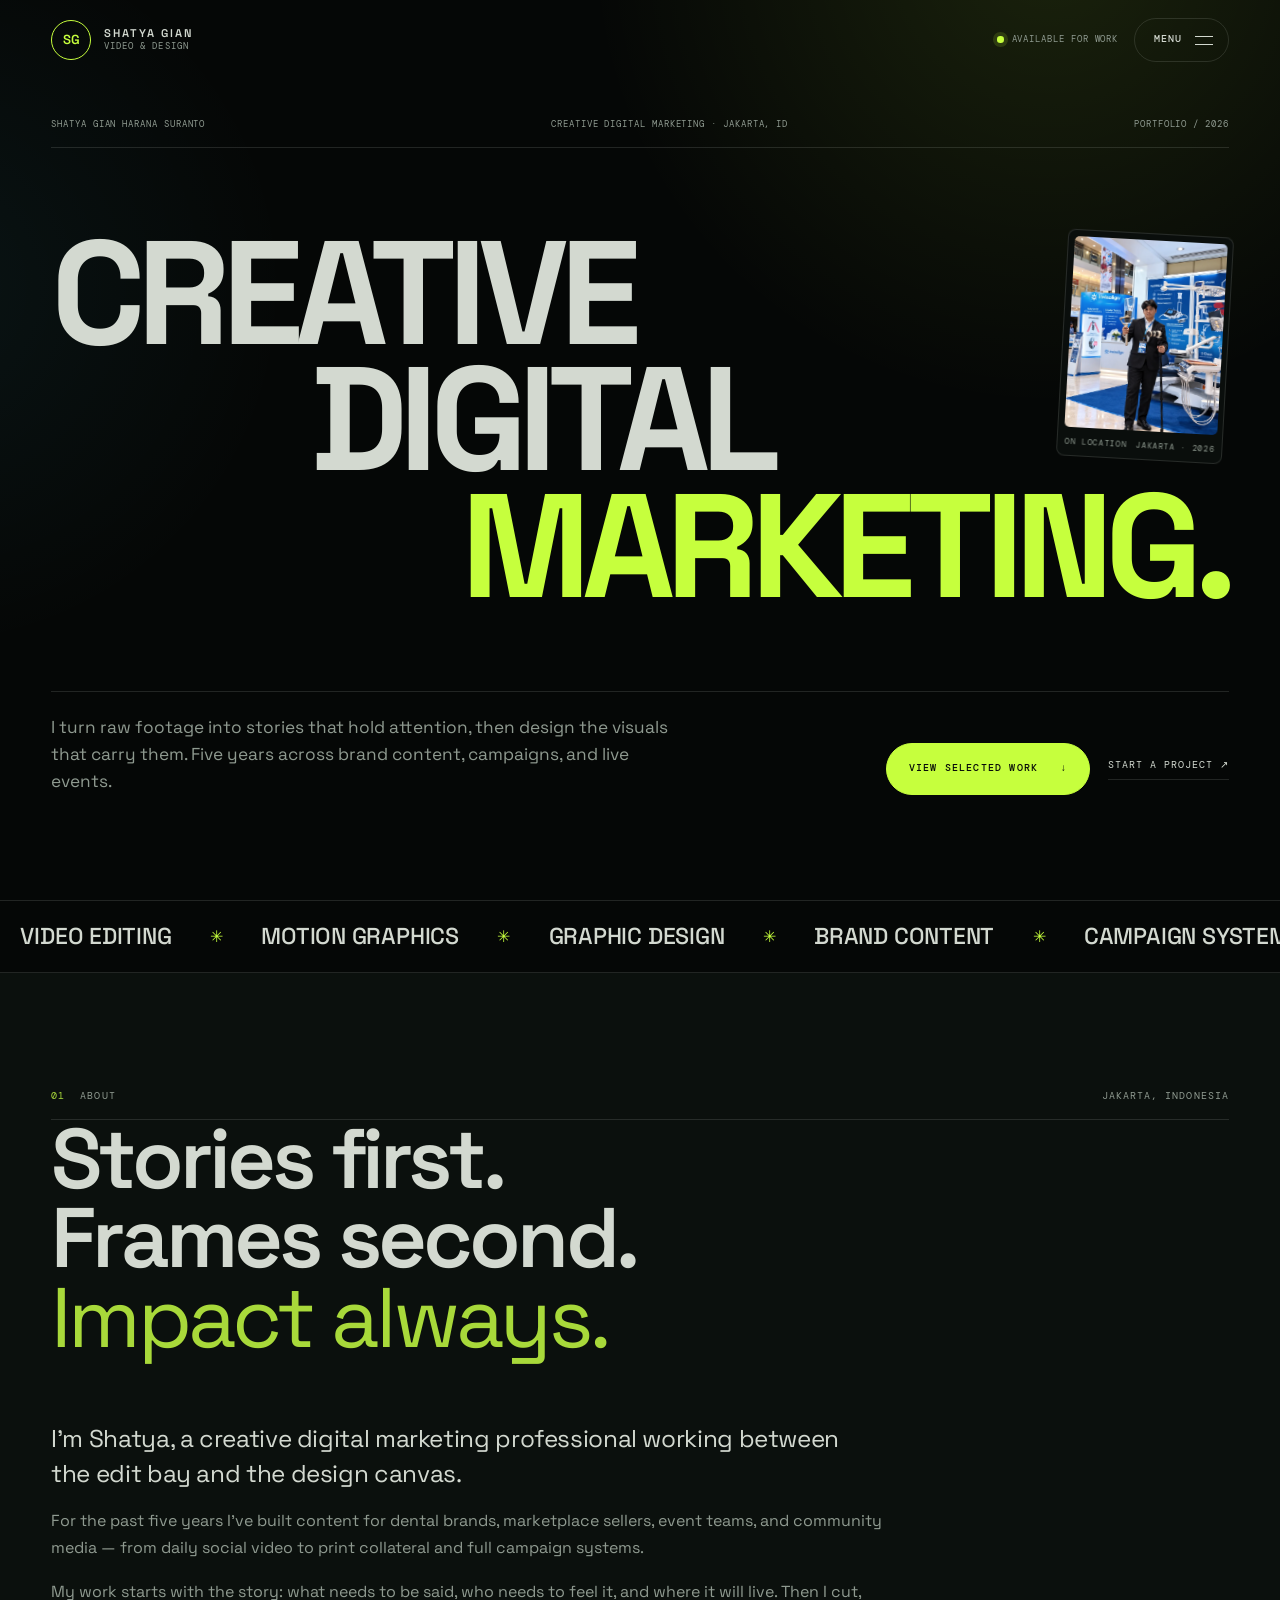
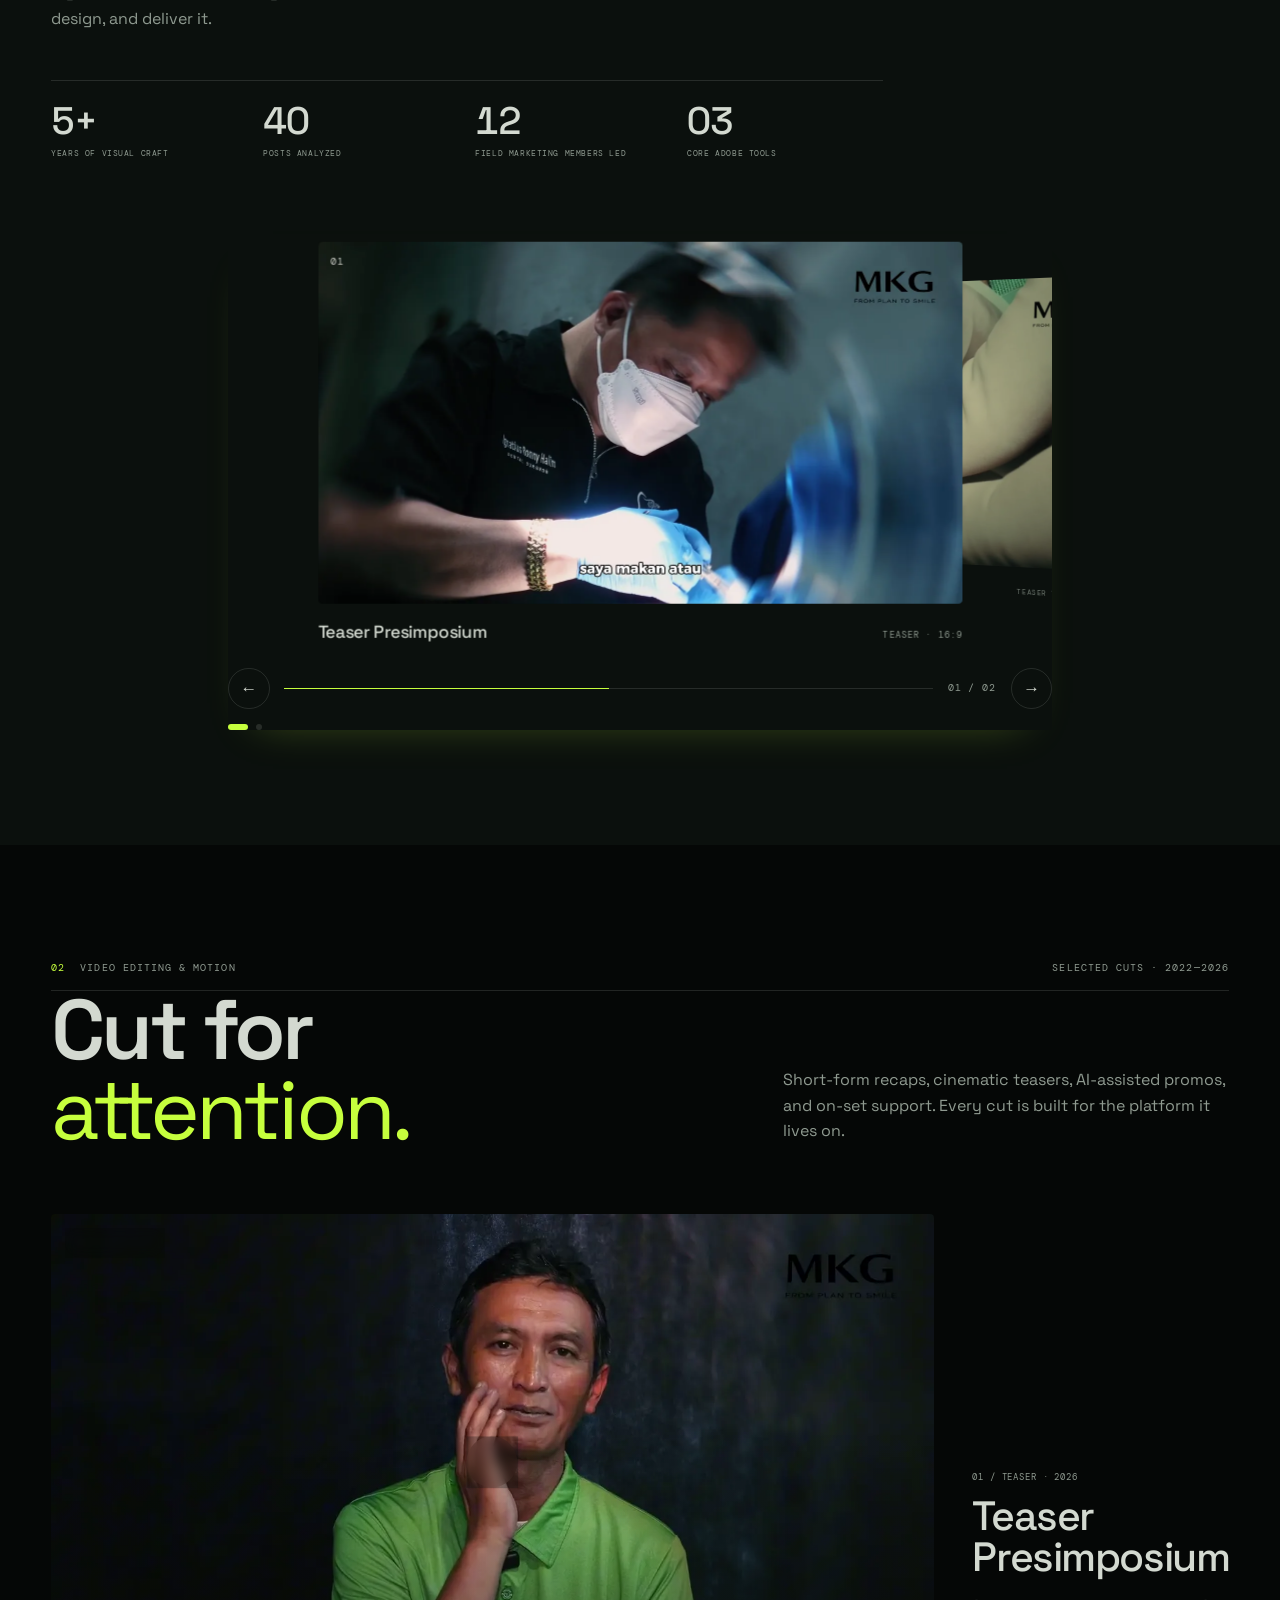
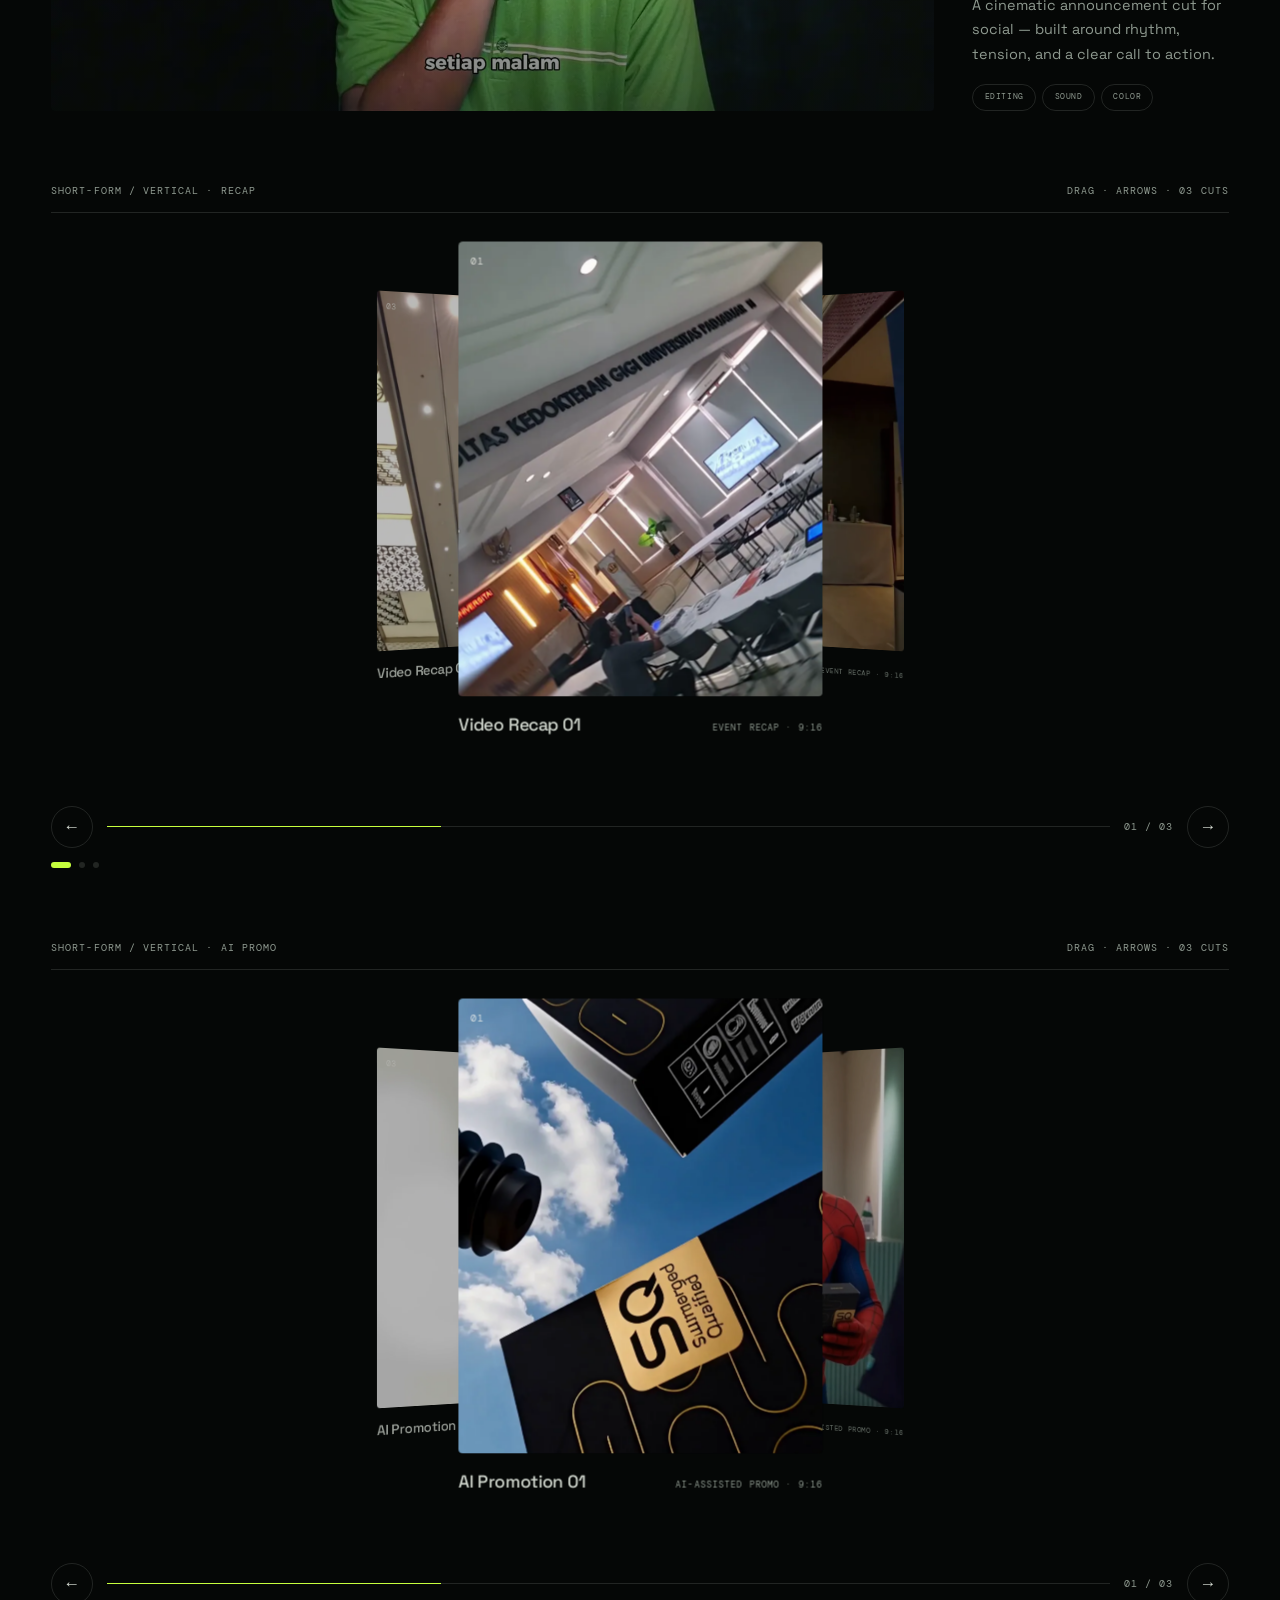
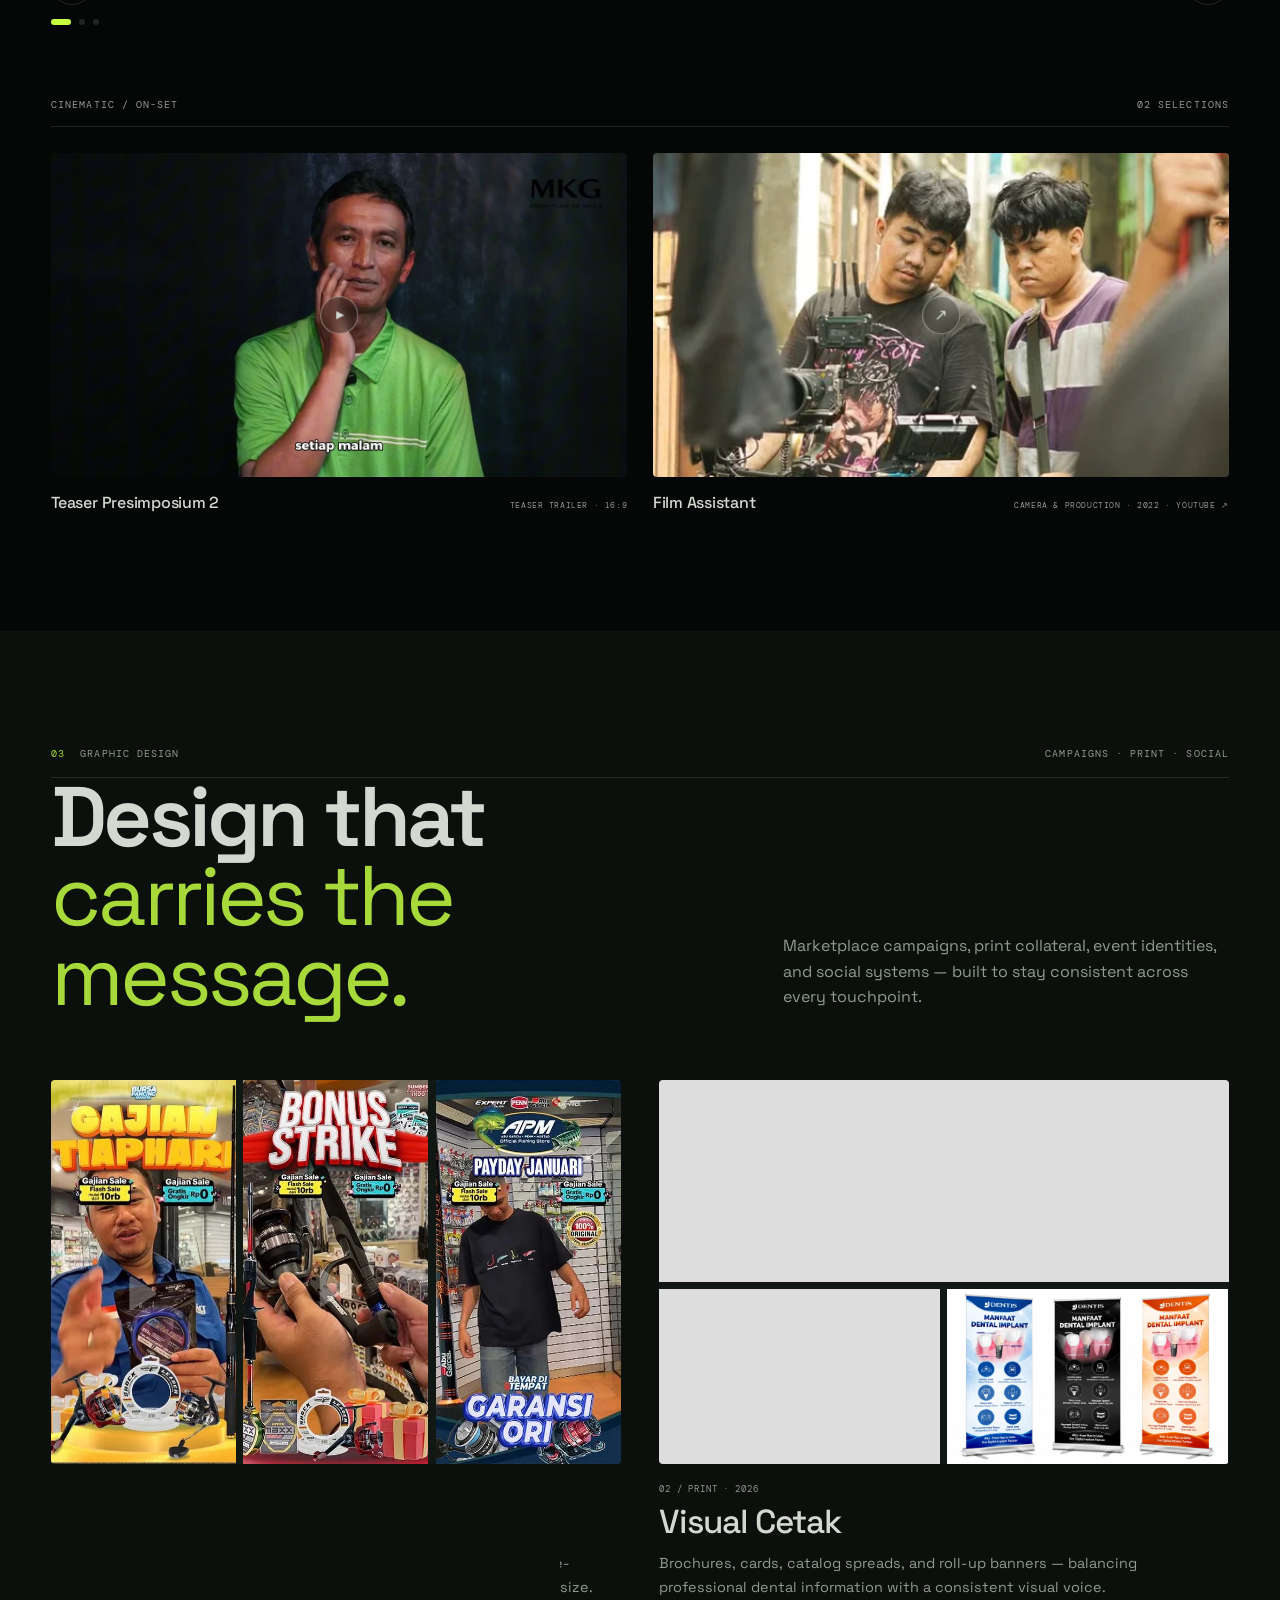
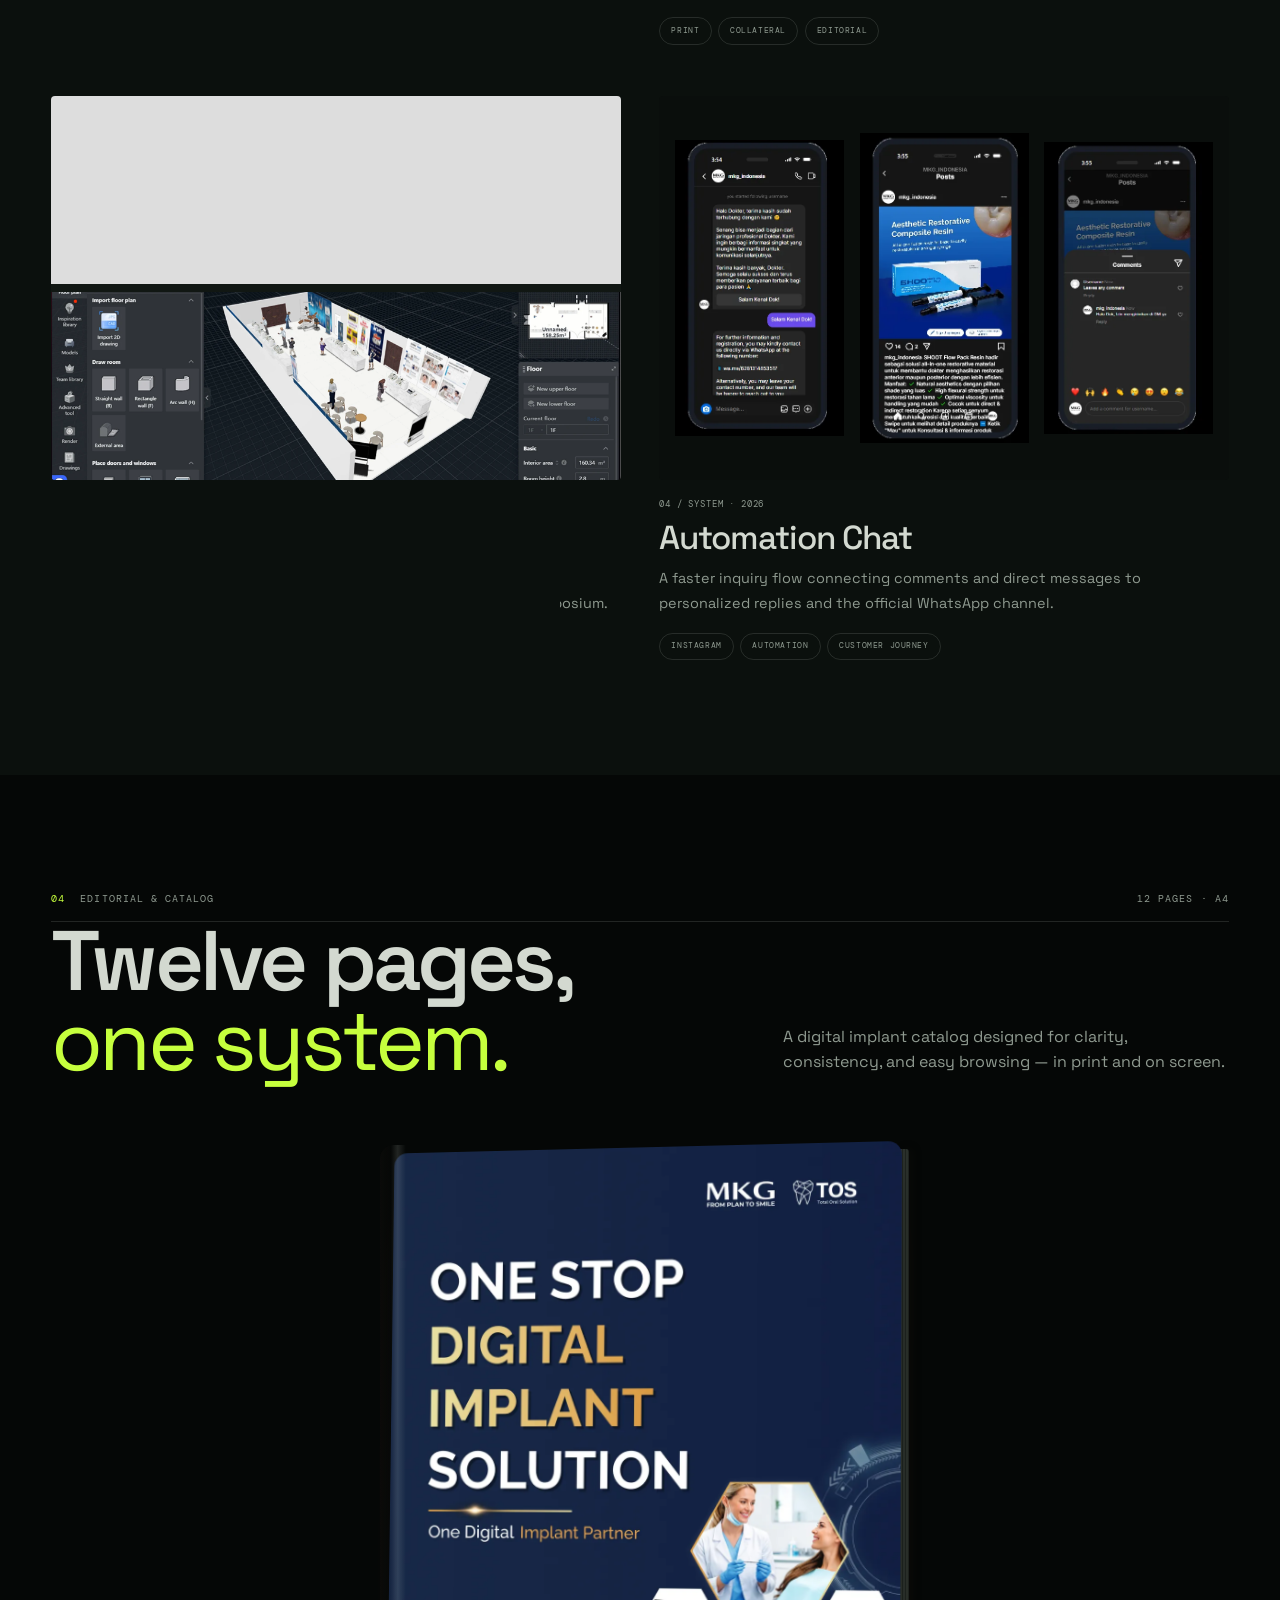
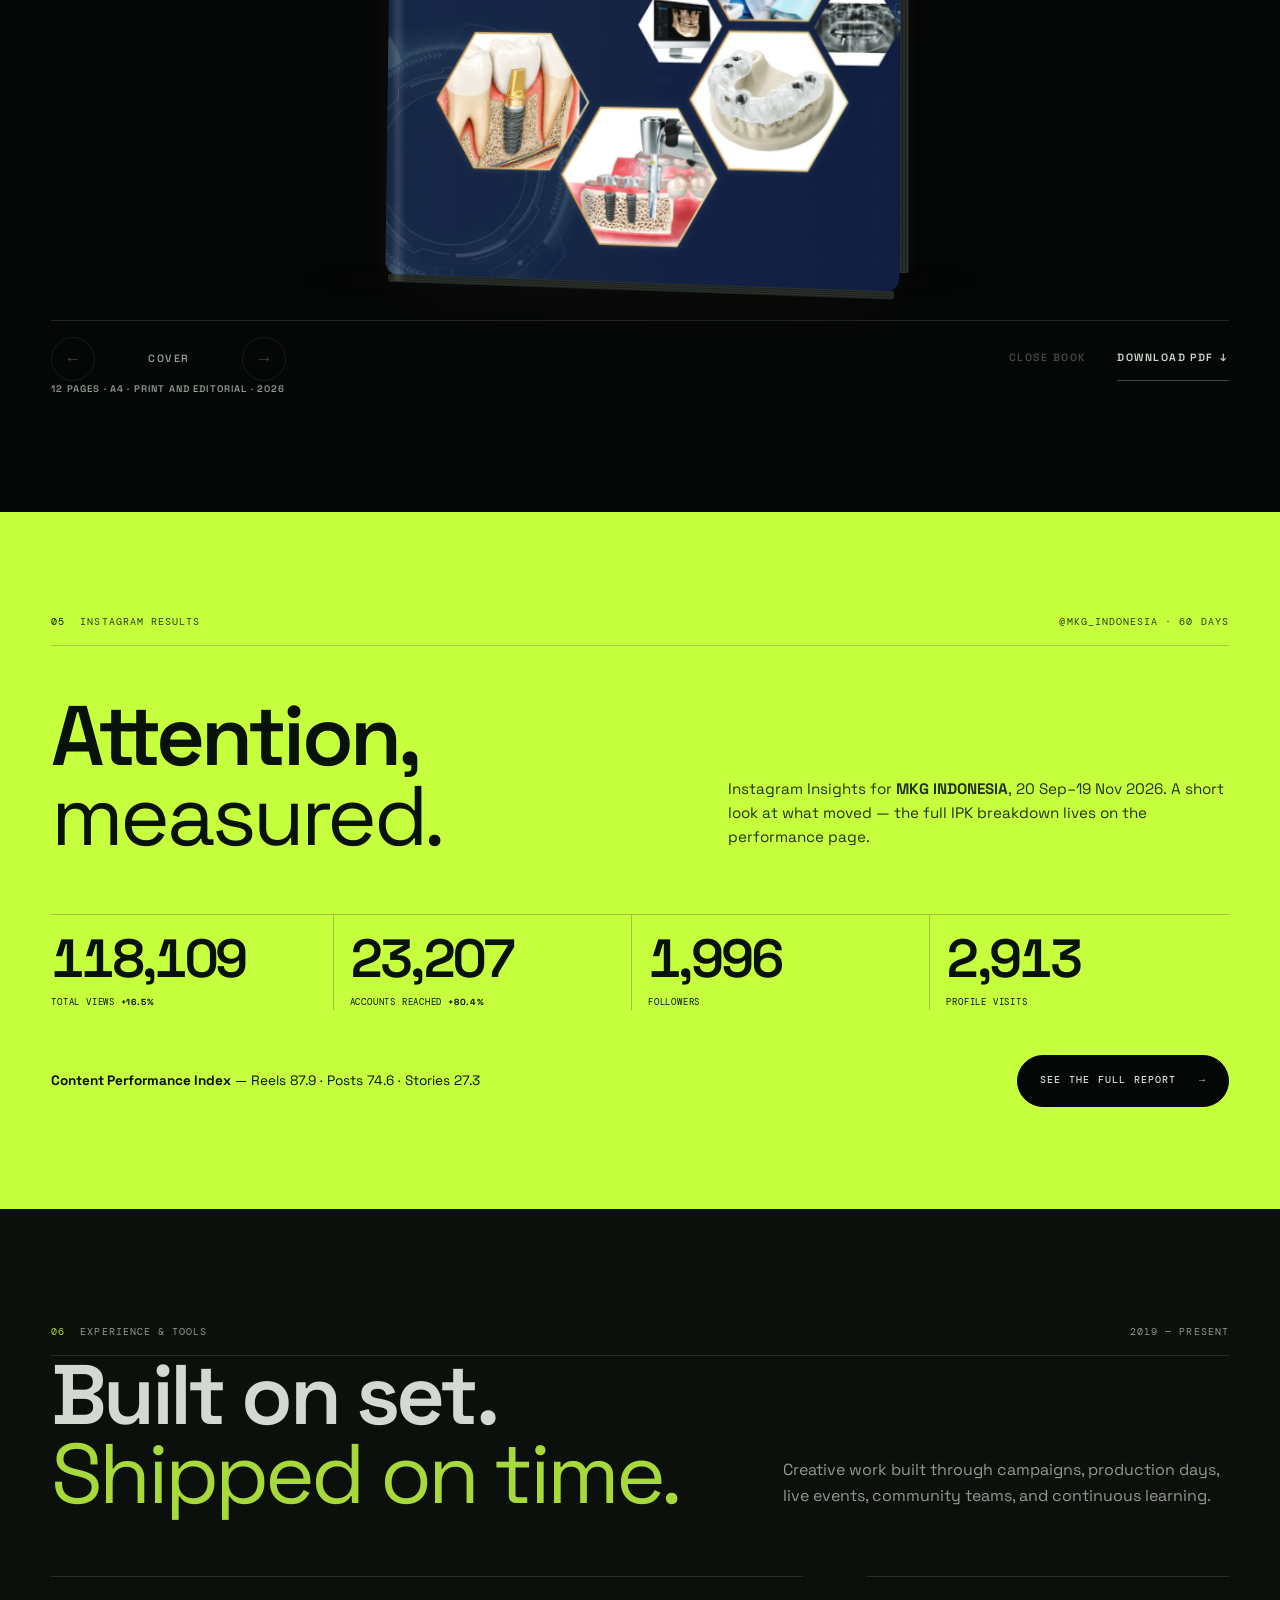
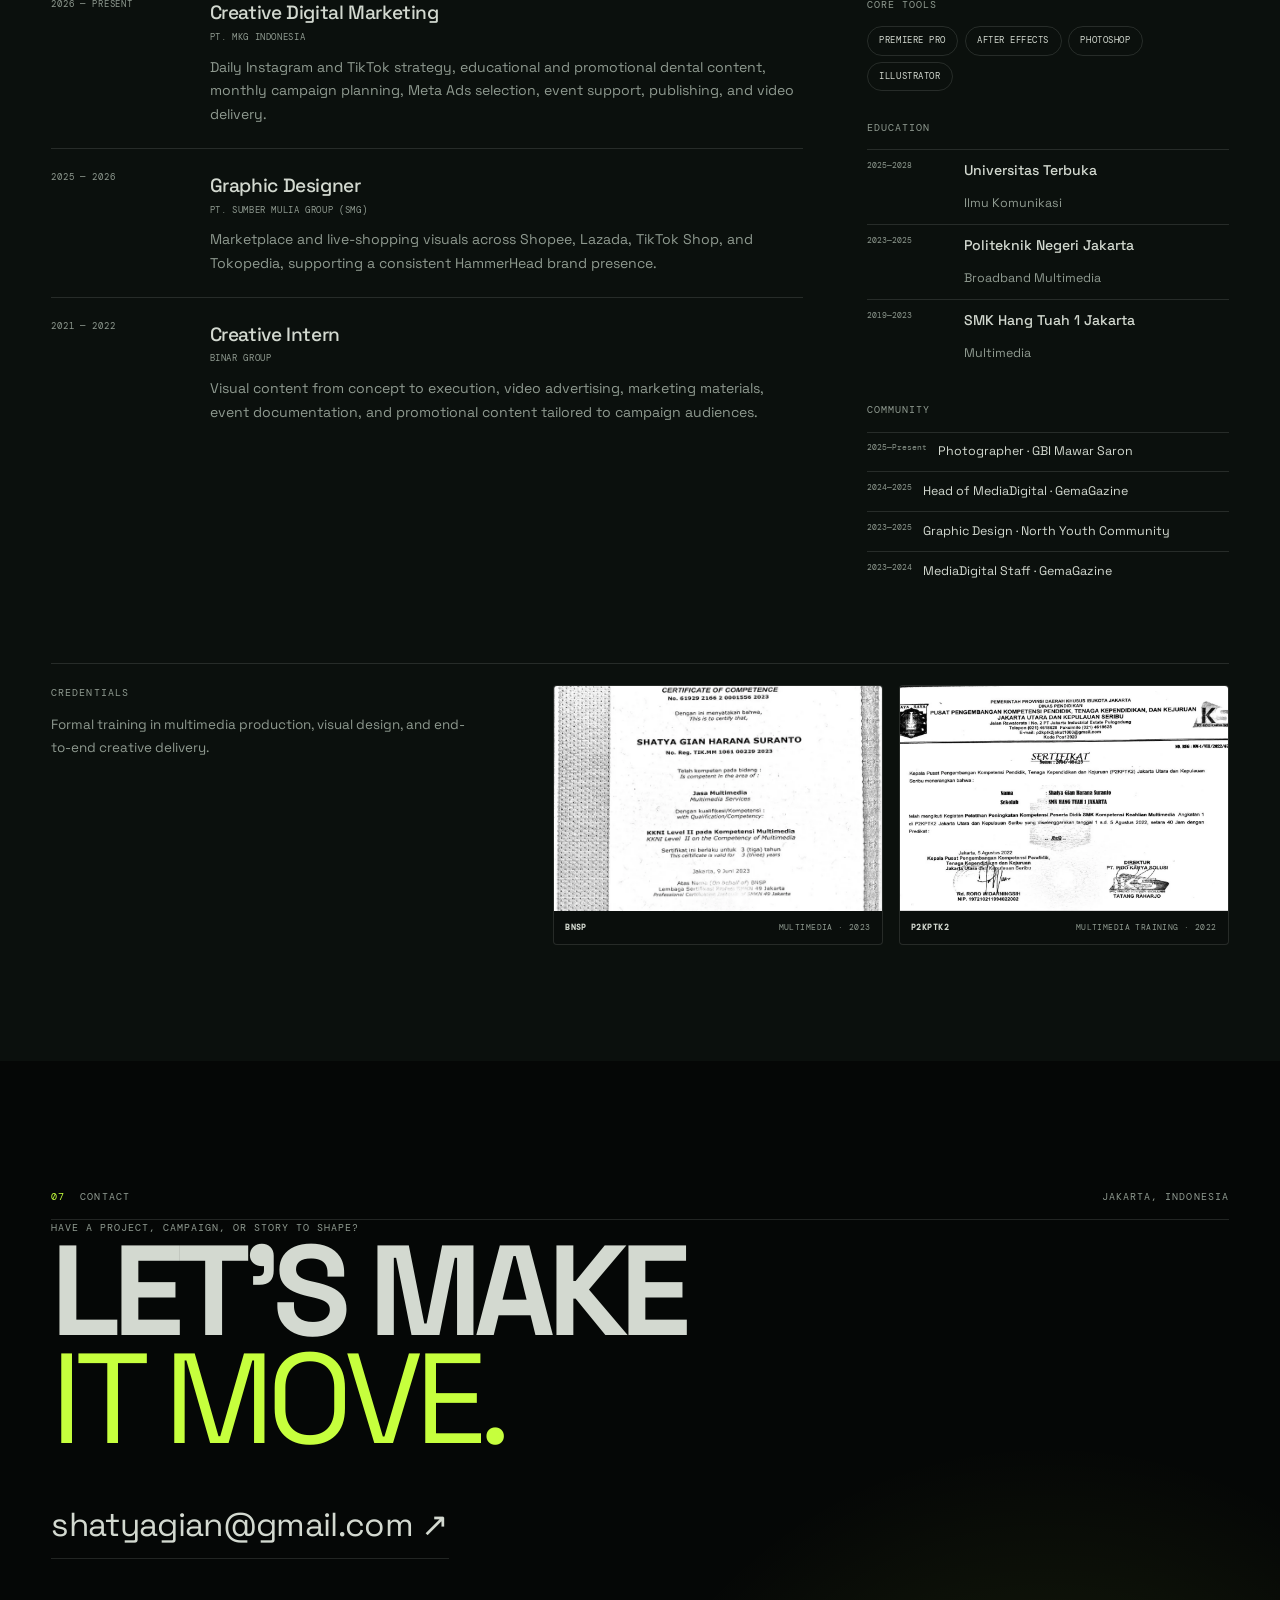
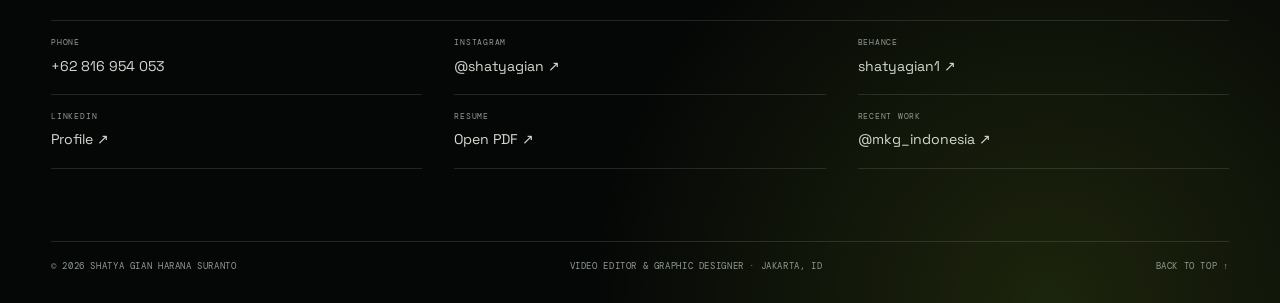
==== index.html @ 0d80b4df "Add rotatable teaser carousel in About" ====
<!doctype html>
<html lang="en">
<head>
  <meta charset="utf-8">
  <meta name="viewport" content="width=device-width, initial-scale=1">
  <meta name="description" content="Shatya Gian Harana Suranto — video editor and graphic designer in Jakarta. Selected video work, brand design, product catalog, and measured Instagram results.">
  <meta name="theme-color" content="#050706">
  <meta name="color-scheme" content="dark">
  <meta name="author" content="Shatya Gian Harana Suranto">
  <link rel="canonical" href="https://shatyagianproject.vercel.app/">

  <meta property="og:type" content="website">
  <meta property="og:site_name" content="Shatya Gian — Creative Portfolio">
  <meta property="og:url" content="https://shatyagianproject.vercel.app/">
  <meta property="og:title" content="Shatya Gian — Video Editor &amp; Graphic Designer">
  <meta property="og:description" content="Video editing, motion, graphic design, and content systems for brands. Jakarta, Indonesia.">
  <meta property="og:image" content="https://shatyagianproject.vercel.app/assets/images/og-cover.jpg">
  <meta property="og:image:width" content="1200">
  <meta property="og:image:height" content="630">
  <meta property="og:image:type" content="image/jpeg">
  <meta property="og:locale" content="en_US">

  <meta name="twitter:card" content="summary_large_image">
  <meta name="twitter:title" content="Shatya Gian — Video Editor &amp; Graphic Designer">
  <meta name="twitter:description" content="Video editing, motion, graphic design, and content systems for brands.">
  <meta name="twitter:image" content="https://shatyagianproject.vercel.app/assets/images/og-cover.jpg">

  <title>Shatya Gian — Video Editor &amp; Graphic Designer</title>
  <link rel="apple-touch-icon" href="assets/images/apple-touch-icon.png">
  <link rel="icon" href="data:image/svg+xml,%3Csvg xmlns='http://www.w3.org/2000/svg' viewBox='0 0 64 64'%3E%3Crect width='64' height='64' rx='12' fill='%23C6FF3D'/%3E%3Ctext x='32' y='44' text-anchor='middle' font-family='Arial,sans-serif' font-weight='700' font-size='32' fill='%23070B09'%3ESG%3C/text%3E%3C/svg%3E">
  <link rel="preload" href="assets/fonts/space-grotesk-latin.woff2" as="font" type="font/woff2" crossorigin>
  <link rel="preload" href="assets/fonts/dm-mono-400-latin.woff2" as="font" type="font/woff2" crossorigin>
  <link rel="preload" href="assets/images/img-001.webp?v=2" as="image" type="image/webp">
  <link rel="stylesheet" href="styles.css?v=25">
  <script src="assets/vendor/page-flip.browser.js" defer></script>
  <script src="app.js?v=19" defer></script>
  <script type="application/ld+json">
  {
    "@context": "https://schema.org",
    "@type": "Person",
    "name": "Shatya Gian Harana Suranto",
    "url": "https://shatyagianproject.vercel.app/",
    "image": "https://shatyagianproject.vercel.app/assets/images/og-cover.jpg",
    "jobTitle": "Video Editor & Graphic Designer",
    "email": "mailto:shatyagian@gmail.com",
    "telephone": "+62816954053",
    "sameAs": [
      "https://www.behance.net/shatyagian1/projects",
      "https://www.instagram.com/shatyagian/"
    ],
    "knowsAbout": [
      "Video Editing",
      "Motion Graphics",
      "Graphic Design",
      "Creative Digital Marketing",
      "Social Media Management",
      "Photography",
      "Videography"
    ]
  }
  </script>
</head>
<body class="wf-page">
  <a class="skip-link" href="#main">Skip to content</a>
  <div class="progress" aria-hidden="true"><span></span></div>

  <header class="wf-header" data-header>
    <a class="wf-brand" href="#top" aria-label="Shatya Gian, back to top">
      <span class="wf-brand__mark" aria-hidden="true">SG</span>
      <span class="wf-brand__text">
        <span class="wf-brand__name">Shatya Gian</span>
        <span class="wf-brand__role">Video &amp; Design</span>
      </span>
    </a>

    <div class="wf-header__right">
      <a class="wf-status" href="#contact"><i aria-hidden="true"></i> Available for work</a>
      <button class="menu-toggle wf-menu-btn" type="button" aria-expanded="false" aria-controls="primary-nav">
        <span class="menu-toggle__label">Menu</span>
        <span class="menu-toggle__icon" aria-hidden="true"><i></i><i></i></span>
      </button>
    </div>

    <nav class="primary-nav wf-nav" id="primary-nav" aria-label="Primary navigation">
      <p class="wf-nav__eyebrow">Navigate</p>
      <ul class="wf-nav__list">
        <li><a href="#video-work"><span>01</span>Video</a></li>
        <li><a href="#design"><span>02</span>Design</a></li>
        <li><a href="#catalog"><span>03</span>Catalog</a></li>
        <li><a href="#results"><span>04</span>Results</a></li>
        <li><a href="#about"><span>05</span>About</a></li>
        <li><a href="#contact"><span>06</span>Contact</a></li>
      </ul>
      <div class="wf-nav__foot">
        <div>
          <p class="wf-nav__label">Start a conversation</p>
          <a class="wf-nav__mail" href="mailto:shatyagian@gmail.com">shatyagian@gmail.com <span aria-hidden="true">↗</span></a>
        </div>
        <div class="wf-nav__socials">
          <a href="https://www.instagram.com/shatyagian/" target="_blank" rel="noopener">Instagram</a>
          <a href="https://www.behance.net/shatyagian1/projects" target="_blank" rel="noopener">Behance</a>
          <a href="https://www.linkedin.com/in/shatya-gian-harana-suranto" target="_blank" rel="noopener">LinkedIn</a>
          <a href="assets/documents/portfolio-2026.pdf" target="_blank" rel="noopener">Portfolio ↗</a>
          <a href="assets/documents/CV-Shatya-Gian-Harana-Suranto-2026.pdf" target="_blank" rel="noopener">CV ↗</a>
        </div>
      </div>
    </nav>
  </header>

  <main id="main">
    <section class="wf-hero" id="top" aria-labelledby="hero-title">
      <div class="wf-hero__meta reveal">
        <p>Shatya Gian Harana Suranto</p>
        <p class="wf-hero__meta-mid">Creative digital marketing · Jakarta, ID</p>
        <p>Portfolio / 2026</p>
      </div>

      <div class="wf-hero__stage">
        <h1 id="hero-title" class="wf-hero__title">
          <span class="wf-hero__line reveal">Creative</span>
          <span class="wf-hero__line wf-hero__line--indent reveal">Digital</span>
          <span class="wf-hero__line wf-hero__line--accent reveal">Marketing.</span>
        </h1>

        <figure class="wf-hero__portrait reveal" data-float="idle">
          <img src="assets/images/img-001.webp?v=2" alt="Shatya Gian at a dental industry event" width="1024" height="1536" fetchpriority="high" decoding="async">
          <figcaption><span>On location</span><span>Jakarta · 2026</span></figcaption>
        </figure>
      </div>

      <div class="wf-hero__bottom">
        <p class="wf-hero__lede reveal">I turn raw footage into stories that hold attention, then design the visuals that carry them. Five years across brand content, campaigns, and live events.</p>
        <div class="wf-hero__actions reveal">
          <a class="wf-pill wf-pill--accent" href="#video-work">View selected work <span aria-hidden="true">↓</span></a>
          <a class="wf-link" href="#contact">Start a project <span aria-hidden="true">↗</span></a>
        </div>
      </div>

      <div class="wf-hero__foot reveal">
        <span>Scroll to explore</span>
        <span>5+ years · 8 edits · 118K views</span>
        <span class="wf-hero__foot-end">Available for freelance &amp; full-time</span>
      </div>
    </section>

    <div class="wf-ticker" aria-hidden="true">
      <div class="wf-ticker__track">
        <div class="wf-ticker__group">
          <span>Video editing</span><i>✳</i><span>Motion graphics</span><i>✳</i><span>Graphic design</span><i>✳</i><span>Brand content</span><i>✳</i><span>Campaign systems</span><i>✳</i><span>Short-form video</span><i>✳</i>
        </div>
        <div class="wf-ticker__group">
          <span>Video editing</span><i>✳</i><span>Motion graphics</span><i>✳</i><span>Graphic design</span><i>✳</i><span>Brand content</span><i>✳</i><span>Campaign systems</span><i>✳</i><span>Short-form video</span><i>✳</i>
        </div>
      </div>
    </div>

    <section class="wf-section wf-section--paper" id="about" aria-labelledby="about-title">
      <div class="wf-wrap">
        <div class="wf-section__head reveal">
          <p class="wf-label"><span>01</span> About</p>
          <p class="wf-label">Jakarta, Indonesia</p>
        </div>

        <h2 id="about-title" class="wf-h2 wf-about__title reveal">Stories first.<br>Frames second.<br><em>Impact always.</em></h2>

        <div class="wf-about__grid">
          <div class="wf-about__copy reveal">
            <p class="wf-lead">I'm Shatya, a creative digital marketing professional working between the edit bay and the design canvas.</p>
            <p>For the past five years I've built content for dental brands, marketplace sellers, event teams, and community media — from daily social video to print collateral and full campaign systems.</p>
            <p>My work starts with the story: what needs to be said, who needs to feel it, and where it will live. Then I cut, design, and deliver it.</p>
            <div class="wf-facts">
              <div><strong data-count="5" data-count-suffix="+">5+</strong><span>Years of visual craft</span></div>
              <div><strong data-count="40">40</strong><span>Posts analyzed</span></div>
              <div><strong data-count="12">12</strong><span>Field marketing members led</span></div>
              <div><strong data-count="3" data-count-pad="2">03</strong><span>Core Adobe tools</span></div>
            </div>
          </div>
        </div>

        <div class="wf-about__reel-shell reveal" data-float="idle">
          <div class="wf-reel wf-reel--teaser" data-reel aria-roledescription="carousel" aria-label="Teaser Presimposium cuts">
            <div class="wf-reel__stage" data-reel-stage tabindex="0" role="group" aria-label="Teaser slides">
              <article class="wf-video-card wf-reel__card wf-reel__card--wide" data-reel-card role="group" aria-roledescription="slide" aria-label="1 of 2">
                <button class="wf-video-card__media" type="button" data-project="teaserAbout1" aria-label="Play Teaser Presimposium">
                  <img src="assets/video/teaser-about-01.webp" alt="Frame from Teaser Presimposium" width="1280" height="720" loading="lazy" decoding="async">
                  <span class="wf-video-card__index" aria-hidden="true">01</span>
                  <span class="wf-play" aria-hidden="true"></span>
                </button>
                <div class="wf-video-card__info"><h3>Teaser Presimposium</h3><p>Teaser · 16:9</p></div>
              </article>

              <article class="wf-video-card wf-reel__card wf-reel__card--wide" data-reel-card role="group" aria-roledescription="slide" aria-label="2 of 2">
                <button class="wf-video-card__media" type="button" data-project="teaserAbout2" aria-label="Play Teaser Presimposium 2">
                  <img src="assets/video/teaser-about-02.webp" alt="Frame from Teaser Presimposium 2" width="1280" height="720" loading="lazy" decoding="async">
                  <span class="wf-video-card__index" aria-hidden="true">02</span>
                  <span class="wf-play" aria-hidden="true"></span>
                </button>
                <div class="wf-video-card__info"><h3>Teaser Presimposium 2</h3><p>Teaser trailer · 16:9</p></div>
              </article>
            </div>

            <div class="wf-reel__bar">
              <button class="wf-reel__arrow" type="button" data-reel-prev aria-label="Previous teaser"><span aria-hidden="true">←</span></button>
              <div class="wf-reel__track" aria-hidden="true"><span data-reel-progress></span></div>
              <p class="wf-reel__counter" aria-live="polite"><span data-reel-current>01</span><span aria-hidden="true"> / 02</span></p>
              <button class="wf-reel__arrow" type="button" data-reel-next aria-label="Next teaser"><span aria-hidden="true">→</span></button>
            </div>

            <div class="wf-reel__dots" role="tablist" aria-label="Choose teaser">
              <button type="button" data-reel-dot aria-label="Show Teaser Presimposium" aria-selected="true"></button>
              <button type="button" data-reel-dot aria-label="Show Teaser Presimposium 2" aria-selected="false"></button>
            </div>
          </div>
        </div>
      </div>
    </section>

    <section class="wf-section wf-section--dark" id="video-work" aria-labelledby="video-title">
      <div class="wf-wrap">
        <div class="wf-section__head reveal">
          <p class="wf-label"><span>02</span> Video editing &amp; motion</p>
          <p class="wf-label">Selected cuts · 2022—2026</p>
        </div>

        <div class="wf-section__intro">
          <h2 id="video-title" class="wf-h2 reveal">Cut for<br><em>attention.</em></h2>
          <p class="wf-section__lede reveal">Short-form recaps, cinematic teasers, AI-assisted promos, and on-set support. Every cut is built for the platform it lives on.</p>
        </div>

        <article class="wf-feature reveal">
          <button class="wf-feature__media" type="button" data-float="idle" data-project="teaser" aria-label="Play featured film: Teaser Presimposium">
            <img src="assets/video/teaser-presimposium-poster.webp" alt="Cover of Teaser Presimposium" width="1280" height="720" loading="lazy" decoding="async">
            <span class="wf-feature__shade" aria-hidden="true"></span>
            <span class="wf-play" aria-hidden="true"></span>
            <span class="wf-feature__badge">Featured film</span>
          </button>
          <div class="wf-feature__info">
            <p class="wf-meta">01 / Teaser · 2026</p>
            <h3>Teaser Presimposium</h3>
            <p>A cinematic announcement cut for social — built around rhythm, tension, and a clear call to action.</p>
            <ul class="wf-tags">
              <li>Editing</li><li>Sound</li><li>Color</li>
            </ul>
          </div>
        </article>

        <div class="wf-video-block wf-video-reel-block">
          <div class="wf-video-block__head reveal">
            <p class="wf-label">Short-form / vertical · Recap</p>
            <p class="wf-label">Drag · arrows · 03 cuts</p>
          </div>

          <div class="wf-reel reveal" data-reel aria-roledescription="carousel" aria-label="Selected video recaps">
            <div class="wf-reel__stage" data-reel-stage tabindex="0" role="group" aria-label="Video recap slides">
              <article class="wf-video-card wf-reel__card" data-reel-card>
                <button class="wf-video-card__media" type="button" data-float="still" data-project="recap1" aria-label="Play Video Recap 01">
                  <img src="assets/video/recap-01-poster.webp" alt="Cover of Video Recap 01" width="720" height="1280" loading="lazy" decoding="async">
                  <span class="wf-video-card__index" aria-hidden="true">01</span>
                  <span class="wf-play wf-play--sm" aria-hidden="true"></span>
                </button>
                <div class="wf-video-card__info"><h3>Video Recap 01</h3><p>Event recap · 9:16</p></div>
              </article>

              <article class="wf-video-card wf-reel__card" data-reel-card>
                <button class="wf-video-card__media" type="button" data-float="still" data-project="recap2" aria-label="Play Video Recap 02">
                  <img src="assets/video/recap-02-poster.webp" alt="Cover of Video Recap 02" width="720" height="1280" loading="lazy" decoding="async">
                  <span class="wf-video-card__index" aria-hidden="true">02</span>
                  <span class="wf-play wf-play--sm" aria-hidden="true"></span>
                </button>
                <div class="wf-video-card__info"><h3>Video Recap 02</h3><p>Event recap · 9:16</p></div>
              </article>

              <article class="wf-video-card wf-reel__card" data-reel-card>
                <button class="wf-video-card__media" type="button" data-float="still" data-project="recap3" aria-label="Play Video Recap 03">
                  <img src="assets/video/recap-03-poster.webp" alt="Cover of Video Recap 03" width="720" height="1280" loading="lazy" decoding="async">
                  <span class="wf-video-card__index" aria-hidden="true">03</span>
                  <span class="wf-play wf-play--sm" aria-hidden="true"></span>
                </button>
                <div class="wf-video-card__info"><h3>Video Recap 03</h3><p>Event recap · 9:16</p></div>
              </article>
            </div>

            <div class="wf-reel__bar">
              <button class="wf-reel__arrow" type="button" data-reel-prev aria-label="Previous video recap"><span aria-hidden="true">←</span></button>
              <div class="wf-reel__track" aria-hidden="true"><span data-reel-progress></span></div>
              <p class="wf-reel__counter" aria-live="polite"><span data-reel-current>01</span><span aria-hidden="true"> / 03</span></p>
              <button class="wf-reel__arrow" type="button" data-reel-next aria-label="Next video recap"><span aria-hidden="true">→</span></button>
            </div>

            <div class="wf-reel__dots" role="tablist" aria-label="Choose video recap">
              <button type="button" data-reel-dot aria-label="Show video recap 1" aria-selected="true"></button>
              <button type="button" data-reel-dot aria-label="Show video recap 2" aria-selected="false"></button>
              <button type="button" data-reel-dot aria-label="Show video recap 3" aria-selected="false"></button>
            </div>
          </div>
        </div>

        <div class="wf-video-block wf-video-reel-block">
          <div class="wf-video-block__head reveal">
            <p class="wf-label">Short-form / vertical · AI promo</p>
            <p class="wf-label">Drag · arrows · 03 cuts</p>
          </div>

          <div class="wf-reel reveal" data-reel aria-roledescription="carousel" aria-label="Selected AI promotion videos">
            <div class="wf-reel__stage" data-reel-stage tabindex="0" role="group" aria-label="AI promotion slides">
              <article class="wf-video-card wf-reel__card" data-reel-card>
                <button class="wf-video-card__media" type="button" data-float="still" data-project="vid5" aria-label="Play AI Promotion Video 01">
                  <img src="assets/video/vid5-poster.webp" alt="Cover of AI Promotion Video 01" width="720" height="1280" loading="lazy" decoding="async">
                  <span class="wf-video-card__index" aria-hidden="true">01</span>
                  <span class="wf-play wf-play--sm" aria-hidden="true"></span>
                </button>
                <div class="wf-video-card__info"><h3>AI Promotion 01</h3><p>AI-assisted promo · 9:16</p></div>
              </article>

              <article class="wf-video-card wf-reel__card" data-reel-card>
                <button class="wf-video-card__media" type="button" data-float="still" data-project="vid6" aria-label="Play AI Promotion Video 02">
                  <img src="assets/video/vid6-poster.webp" alt="Cover of AI Promotion Video 02" width="720" height="1280" loading="lazy" decoding="async">
                  <span class="wf-video-card__index" aria-hidden="true">02</span>
                  <span class="wf-play wf-play--sm" aria-hidden="true"></span>
                </button>
                <div class="wf-video-card__info"><h3>AI Promotion 02</h3><p>AI-assisted promo · 9:16</p></div>
              </article>

              <article class="wf-video-card wf-reel__card" data-reel-card>
                <button class="wf-video-card__media" type="button" data-float="still" data-project="vid7" aria-label="Play AI Promotion Video 03">
                  <img src="assets/video/vid7-poster.webp" alt="Cover of AI Promotion Video 03" width="720" height="1280" loading="lazy" decoding="async">
                  <span class="wf-video-card__index" aria-hidden="true">03</span>
                  <span class="wf-play wf-play--sm" aria-hidden="true"></span>
                </button>
                <div class="wf-video-card__info"><h3>AI Promotion 03</h3><p>AI-assisted promo · 9:16</p></div>
              </article>
            </div>

            <div class="wf-reel__bar">
              <button class="wf-reel__arrow" type="button" data-reel-prev aria-label="Previous AI promotion video"><span aria-hidden="true">←</span></button>
              <div class="wf-reel__track" aria-hidden="true"><span data-reel-progress></span></div>
              <p class="wf-reel__counter" aria-live="polite"><span data-reel-current>01</span><span aria-hidden="true"> / 03</span></p>
              <button class="wf-reel__arrow" type="button" data-reel-next aria-label="Next AI promotion video"><span aria-hidden="true">→</span></button>
            </div>

            <div class="wf-reel__dots" role="tablist" aria-label="Choose AI promotion video">
              <button type="button" data-reel-dot aria-label="Show AI promotion video 1" aria-selected="true"></button>
              <button type="button" data-reel-dot aria-label="Show AI promotion video 2" aria-selected="false"></button>
              <button type="button" data-reel-dot aria-label="Show AI promotion video 3" aria-selected="false"></button>
            </div>
          </div>
        </div>

        <div class="wf-video-block">
          <div class="wf-video-block__head reveal">
            <p class="wf-label">Cinematic / on-set</p>
            <p class="wf-label">02 selections</p>
          </div>
          <div class="wf-wide-grid reveal">
            <article class="wf-wide-card">
              <button class="wf-wide-card__media" type="button" data-float="idle" data-project="teaser2" aria-label="Play Teaser Presimposium 2">
                <img src="assets/video/teaser-presimposium-poster.webp" alt="Cover of Teaser Presimposium 2" width="1280" height="720" loading="lazy" decoding="async">
                <span class="wf-play wf-play--sm" aria-hidden="true"></span>
              </button>
              <div class="wf-wide-card__info"><h3>Teaser Presimposium 2</h3><p>Teaser trailer · 16:9</p></div>
            </article>

            <article class="wf-wide-card">
              <a class="wf-wide-card__media" data-float="idle" href="https://www.youtube.com/watch?v=0nGJWEHhi38" target="_blank" rel="noopener" aria-label="Watch Film Assistant on YouTube">
                <img src="assets/images/img-054.webp" alt="Behind-the-scenes still from the short film production" width="540" height="960" loading="lazy" decoding="async">
                <span class="wf-play wf-play--sm" aria-hidden="true">↗</span>
              </a>
              <div class="wf-wide-card__info"><h3>Film Assistant</h3><p>Camera &amp; production · 2022 · YouTube ↗</p></div>
            </article>
          </div>
        </div>
      </div>
    </section>

    <section class="wf-section wf-section--paper" id="design" aria-labelledby="design-title">
      <div class="wf-wrap">
        <div class="wf-section__head reveal">
          <p class="wf-label"><span>03</span> Graphic design</p>
          <p class="wf-label">Campaigns · print · social</p>
        </div>

        <div class="wf-section__intro">
          <h2 id="design-title" class="wf-h2 reveal">Design that<br><em>carries the message.</em></h2>
          <p class="wf-section__lede reveal">Marketplace campaigns, print collateral, event identities, and social systems — built to stay consistent across every touchpoint.</p>
        </div>

        <div class="wf-cases">
          <article class="wf-case reveal">
            <div class="wf-case__media wf-case__media--marketplace" data-float="idle">
              <button class="wf-shot" type="button" data-float="still" data-zoom="assets/images/stream1.jpg" data-zoom-alt="Live-shopping stream visual 1" aria-label="Zoom: Live-shopping stream visual 1">
                <img src="assets/images/stream1.jpg" alt="Live-shopping stream visual 1" width="404" height="717" loading="lazy" decoding="async">
              </button>
              <button class="wf-shot" type="button" data-float="still" data-zoom="assets/images/stream2.jpg" data-zoom-alt="Live-shopping stream visual 2" aria-label="Zoom: Live-shopping stream visual 2">
                <img src="assets/images/stream2.jpg" alt="Live-shopping stream visual 2" width="397" height="707" loading="lazy" decoding="async">
              </button>
              <button class="wf-shot" type="button" data-float="still" data-zoom="assets/images/stream3.jpg" data-zoom-alt="Live-shopping stream visual 3" aria-label="Zoom: Live-shopping stream visual 3">
                <img src="assets/images/stream3.jpg" alt="Live-shopping stream visual 3" width="403" height="717" loading="lazy" decoding="async">
              </button>
            </div>
            <div class="wf-case__info">
              <p class="wf-meta">01 / E-commerce · 2025</p>
              <h3>Marketplace Visual</h3>
              <p>Promotional visuals for Shopee, Lazada, TikTok Shop, Tokopedia, and live-shopping moments — keeping one brand system readable at thumbnail size.</p>
              <ul class="wf-tags"><li>Marketplace</li><li>Promo</li><li>Live shopping</li></ul>
            </div>
          </article>

          <article class="wf-case reveal">
            <div class="wf-case__media wf-case__media--print" data-float="idle">
              <button class="wf-shot" type="button" data-float="still" data-zoom="assets/images/catalog.webp" data-zoom-alt="Printed catalog page 1" aria-label="Zoom: Printed catalog page 1">
                <img src="assets/images/catalog.webp" alt="Printed catalog page 1" width="1672" height="941" loading="lazy" decoding="async">
              </button>
              <button class="wf-shot" type="button" data-float="still" data-zoom="assets/images/catalog1.webp" data-zoom-alt="Printed catalog page 2" aria-label="Zoom: Printed catalog page 2">
                <img src="assets/images/catalog1.webp" alt="Printed catalog page 2" width="1672" height="941" loading="lazy" decoding="async">
              </button>
              <button class="wf-shot" type="button" data-float="still" data-zoom="assets/images/catalog2.webp" data-zoom-alt="Printed catalog page 3" aria-label="Zoom: Printed catalog page 3">
                <img src="assets/images/catalog2.webp" alt="Printed catalog page 3" width="1672" height="941" loading="lazy" decoding="async">
              </button>
            </div>
            <div class="wf-case__info">
              <p class="wf-meta">02 / Print · 2026</p>
              <h3>Visual Cetak</h3>
              <p>Brochures, cards, catalog spreads, and roll-up banners — balancing professional dental information with a consistent visual voice.</p>
              <ul class="wf-tags"><li>Print</li><li>Collateral</li><li>Editorial</li></ul>
            </div>
          </article>

          <article class="wf-case reveal">
            <div class="wf-case__media wf-case__media--event" data-float="idle">
              <button class="wf-shot" type="button" data-float="still" data-zoom="assets/images/img-033.webp" data-zoom-alt="3D booth concept shown in a design application" aria-label="Zoom: 3D booth concept shown in a design application">
                <img src="assets/images/img-033.webp" alt="3D booth concept shown in a design application" width="960" height="467" loading="lazy" decoding="async">
              </button>
              <button class="wf-shot" type="button" data-float="still" data-zoom="assets/images/Untitled-2.webp" data-zoom-alt="ISID 2026 event documentation" aria-label="Zoom: ISID 2026 event documentation">
                <img src="assets/images/Untitled-2.webp" alt="ISID 2026 event documentation" width="1920" height="933" loading="lazy" decoding="async">
              </button>
            </div>
            <div class="wf-case__info">
              <p class="wf-meta">03 / Event · 2026</p>
              <h3>Event ISID 2026</h3>
              <p>Creative concepts, promotional strategy, booth visuals, photography, videography, and interview coverage for a major implant dentistry symposium.</p>
              <ul class="wf-tags"><li>Creative direction</li><li>Event</li><li>Documentation</li></ul>
            </div>
          </article>

          <article class="wf-case reveal">
            <div class="wf-case__media wf-case__media--chat" data-float="idle">
              <button class="wf-shot" type="button" data-float="still" data-zoom="assets/images/img-046.webp" data-zoom-alt="Automated Instagram direct-message response" aria-label="Zoom: Automated Instagram direct-message response">
                <img src="assets/images/img-046.webp" alt="Automated Instagram direct-message response" width="373" height="656" loading="lazy" decoding="async">
              </button>
              <button class="wf-shot" type="button" data-float="still" data-zoom="assets/images/img-048.webp" data-zoom-alt="Instagram welcome-message automation" aria-label="Zoom: Instagram welcome-message automation">
                <img src="assets/images/img-048.webp" alt="Instagram welcome-message automation" width="357" height="655" loading="lazy" decoding="async">
              </button>
              <button class="wf-shot" type="button" data-float="still" data-zoom="assets/images/img-050.webp" data-zoom-alt="Instagram response flow on mobile" aria-label="Zoom: Instagram response flow on mobile">
                <img src="assets/images/img-050.webp" alt="Instagram response flow on mobile" width="376" height="653" loading="lazy" decoding="async">
              </button>
            </div>
            <div class="wf-case__info">
              <p class="wf-meta">04 / System · 2026</p>
              <h3>Automation Chat</h3>
              <p>A faster inquiry flow connecting comments and direct messages to personalized replies and the official WhatsApp channel.</p>
              <ul class="wf-tags"><li>Instagram</li><li>Automation</li><li>Customer journey</li></ul>
            </div>
          </article>
        </div>
      </div>
    </section>

    <section class="wf-section wf-section--dark" id="catalog" aria-labelledby="catalog-title">
      <div class="wf-wrap">
        <div class="wf-section__head reveal">
          <p class="wf-label"><span>04</span> Editorial &amp; catalog</p>
          <p class="wf-label">12 pages · A4</p>
        </div>

        <div class="wf-section__intro">
          <h2 id="catalog-title" class="wf-h2 reveal">Twelve pages,<br><em>one system.</em></h2>
          <p class="wf-section__lede reveal">A digital implant catalog designed for clarity, consistency, and easy browsing — in print and on screen.</p>
        </div>

        <div class="catalog" data-catalog>
          <div class="catalog-stage" data-catalog-stage data-state="closed" data-orientation="portrait">
            <button class="catalog-cover" type="button" data-catalog-cover aria-expanded="false" aria-controls="catalog-book">
              <span class="catalog-cover__sheet">
                <img src="assets/catalog/page-01.webp" alt="" width="1130" height="1598" loading="lazy" decoding="async">
              </span>
              <span class="catalog-cover__spine" aria-hidden="true"></span>
              <span class="catalog-cover__edges" aria-hidden="true"></span>
              <span class="catalog-cover__hint">Open catalog <span aria-hidden="true">↗</span></span>
            </button>

            <div class="catalog-book-wrap" data-catalog-wrap aria-hidden="true">
              <div class="catalog-book" id="catalog-book" data-catalog-book></div>
            </div>
          </div>

          <div class="catalog-toolbar">
            <div class="catalog-nav" role="group" aria-label="Catalog pages">
              <button class="catalog-btn" type="button" data-catalog-prev aria-label="Previous page" disabled>
                <span aria-hidden="true">←</span>
              </button>
              <p class="catalog-counter" data-catalog-counter aria-live="polite">Cover</p>
              <button class="catalog-btn" type="button" data-catalog-next aria-label="Next page" disabled>
                <span aria-hidden="true">→</span>
              </button>
            </div>

            <div class="catalog-actions">
              <button class="catalog-link catalog-zoom-open" type="button" data-catalog-zoom-open disabled>Read page</button>
              <button class="catalog-link" type="button" data-catalog-close disabled>Close book</button>
              <a class="catalog-download" href="assets/documents/katalog-digital-implant-2026.pdf" download>Download PDF <span aria-hidden="true">↓</span></a>
            </div>
          </div>

          <p class="catalog-note">12 pages · A4 · Print and editorial · 2026</p>
          <p class="sr-only">Use the Previous and Next buttons to turn pages. For the complete catalog, use Download PDF.</p>
          <noscript><p class="catalog-noscript">The interactive preview needs JavaScript. <a href="assets/documents/katalog-digital-implant-2026.pdf">Download the PDF</a> instead.</p></noscript>
        </div>
      </div>
    </section>

    <section class="wf-results" id="results" aria-labelledby="results-title">
      <div class="wf-wrap">
        <div class="wf-section__head reveal">
          <p class="wf-label"><span>05</span> Instagram results</p>
          <p class="wf-label">@mkg_indonesia · 60 days</p>
        </div>

        <div class="wf-results__top">
          <h2 id="results-title" class="wf-h2 reveal">Attention,<br><em>measured.</em></h2>
          <p class="reveal">Instagram Insights for <strong>MKG INDONESIA</strong>, 20 Sep–19 Nov 2026. A short look at what moved — the full IPK breakdown lives on the performance page.</p>
        </div>

        <div class="wf-results__stats reveal">
          <div><strong data-count="118109" data-count-format="comma">118,109</strong><span>Total views <em>+16.5%</em></span></div>
          <div><strong data-count="23207" data-count-format="comma">23,207</strong><span>Accounts reached <em>+80.4%</em></span></div>
          <div><strong data-count="1996" data-count-format="comma">1,996</strong><span>Followers</span></div>
          <div><strong data-count="2913" data-count-format="comma">2,913</strong><span>Profile visits</span></div>
        </div>

        <div class="wf-results__foot reveal">
          <p><strong>Content Performance Index</strong> — Reels 87.9 · Posts 74.6 · Stories 27.3</p>
          <a class="wf-pill wf-pill--dark" href="performance.html">See the full report <span aria-hidden="true">→</span></a>
        </div>
      </div>
    </section>

    <section class="wf-section wf-section--paper" id="experience" aria-labelledby="experience-title">
      <div class="wf-wrap">
        <div class="wf-section__head reveal">
          <p class="wf-label"><span>06</span> Experience &amp; tools</p>
          <p class="wf-label">2019 — present</p>
        </div>

        <div class="wf-section__intro">
          <h2 id="experience-title" class="wf-h2 reveal">Built on set.<br><em>Shipped on time.</em></h2>
          <p class="wf-section__lede reveal">Creative work built through campaigns, production days, live events, community teams, and continuous learning.</p>
        </div>

        <div class="wf-exp">
          <div class="wf-exp__timeline">
            <article class="wf-exp__item reveal">
              <p class="wf-meta">2026 — Present</p>
              <div>
                <h3>Creative Digital Marketing</h3>
                <p class="wf-exp__org">PT. MKG Indonesia</p>
                <p>Daily Instagram and TikTok strategy, educational and promotional dental content, monthly campaign planning, Meta Ads selection, event support, publishing, and video delivery.</p>
              </div>
            </article>
            <article class="wf-exp__item reveal">
              <p class="wf-meta">2025 — 2026</p>
              <div>
                <h3>Graphic Designer</h3>
                <p class="wf-exp__org">PT. Sumber Mulia Group (SMG)</p>
                <p>Marketplace and live-shopping visuals across Shopee, Lazada, TikTok Shop, and Tokopedia, supporting a consistent HammerHead brand presence.</p>
              </div>
            </article>
            <article class="wf-exp__item reveal">
              <p class="wf-meta">2021 — 2022</p>
              <div>
                <h3>Creative Intern</h3>
                <p class="wf-exp__org">Binar Group</p>
                <p>Visual content from concept to execution, video advertising, marketing materials, event documentation, and promotional content tailored to campaign audiences.</p>
              </div>
            </article>
          </div>

          <aside class="wf-exp__side reveal">
            <div class="wf-side-block">
              <p class="wf-label">Core tools</p>
              <ul class="wf-tool-list">
                <li>Premiere Pro</li>
                <li>After Effects</li>
                <li>Photoshop</li>
                <li>Illustrator</li>
              </ul>
            </div>
            <div class="wf-side-block">
              <p class="wf-label">Education</p>
              <ol class="wf-edu-list">
                <li><span>2025—2028</span><strong>Universitas Terbuka</strong><p>Ilmu Komunikasi</p></li>
                <li><span>2023—2025</span><strong>Politeknik Negeri Jakarta</strong><p>Broadband Multimedia</p></li>
                <li><span>2019—2023</span><strong>SMK Hang Tuah 1 Jakarta</strong><p>Multimedia</p></li>
              </ol>
            </div>
            <div class="wf-side-block">
              <p class="wf-label">Community</p>
              <ul class="wf-community-list">
                <li><span>2025—Present</span> Photographer · GBI Mawar Saron</li>
                <li><span>2024—2025</span> Head of MediaDigital · GemaGazine</li>
                <li><span>2023—2025</span> Graphic Design · North Youth Community</li>
                <li><span>2023—2024</span> MediaDigital Staff · GemaGazine</li>
              </ul>
            </div>
          </aside>
        </div>

        <div class="wf-credentials reveal">
          <div class="wf-credentials__head">
            <p class="wf-label">Credentials</p>
            <p>Formal training in multimedia production, visual design, and end-to-end creative delivery.</p>
          </div>
          <div class="wf-credentials__grid">
            <button class="wf-cert" type="button" data-zoom="assets/images/img-064.webp" data-zoom-alt="BNSP Multimedia certificate issued in 2023" aria-label="Zoom: BNSP Multimedia certificate">
              <img src="assets/images/img-064.webp" alt="BNSP Multimedia certificate issued in 2023" width="752" height="896" loading="lazy" decoding="async">
              <span><strong>BNSP</strong>Multimedia · 2023</span>
            </button>
            <button class="wf-cert" type="button" data-zoom="assets/images/img-063.webp" data-zoom-alt="P2KPTK2 Multimedia competence training certificate issued in 2022" aria-label="Zoom: P2KPTK2 Multimedia certificate">
              <img src="assets/images/img-063.webp" alt="P2KPTK2 Multimedia competence training certificate issued in 2022" width="1280" height="746" loading="lazy" decoding="async">
              <span><strong>P2KPTK2</strong>Multimedia training · 2022</span>
            </button>
          </div>
        </div>
      </div>
    </section>

    <section class="wf-contact" id="contact" aria-labelledby="contact-title">
      <div class="wf-wrap">
        <div class="wf-section__head reveal">
          <p class="wf-label"><span>07</span> Contact</p>
          <p class="wf-label">Jakarta, Indonesia</p>
        </div>

        <p class="wf-contact__kicker reveal">Have a project, campaign, or story to shape?</p>
        <h2 id="contact-title" class="wf-contact__title reveal">Let's make<br><em>it move.</em></h2>

        <a class="wf-contact__email reveal" href="mailto:shatyagian@gmail.com">shatyagian@gmail.com <span aria-hidden="true">↗</span></a>

        <div class="wf-contact__grid reveal">
          <a href="tel:+62816954053"><span>Phone</span>+62 816 954 053</a>
          <a href="https://www.instagram.com/shatyagian/" target="_blank" rel="noopener"><span>Instagram</span>@shatyagian ↗</a>
          <a href="https://www.behance.net/shatyagian1/projects" target="_blank" rel="noopener"><span>Behance</span>shatyagian1 ↗</a>
          <a href="https://www.linkedin.com/in/shatya-gian-harana-suranto" target="_blank" rel="noopener"><span>LinkedIn</span>Profile ↗</a>
          <a href="assets/documents/CV-Shatya-Gian-Harana-Suranto-2026.pdf" target="_blank" rel="noopener"><span>Resume</span>Open PDF ↗</a>
          <a href="https://www.instagram.com/mkg_indonesia/" target="_blank" rel="noopener"><span>Recent work</span>@mkg_indonesia ↗</a>
        </div>

        <footer class="wf-footer">
          <p>© 2026 Shatya Gian Harana Suranto</p>
          <p>Video editor &amp; graphic designer · Jakarta, ID</p>
          <a href="#top">Back to top <span aria-hidden="true">↑</span></a>
        </footer>
      </div>
    </section>
  </main>

  <dialog class="catalog-zoom" id="catalog-zoom" data-catalog-zoom aria-labelledby="catalog-zoom-title">
    <div class="catalog-zoom__shell">
      <div class="catalog-zoom__bar">
        <p class="catalog-zoom__title" id="catalog-zoom-title" data-catalog-zoom-label aria-live="polite">Page 1 of 12</p>
        <div class="catalog-zoom__tools">
          <button class="catalog-zoom__tool" type="button" data-catalog-zoom-scale aria-pressed="false">Zoom in</button>
          <button class="catalog-zoom__tool" type="button" data-catalog-zoom-close>Close <span aria-hidden="true">×</span></button>
        </div>
      </div>
      <div class="catalog-zoom__viewport" data-catalog-zoom-viewport>
        <img data-catalog-zoom-img alt="" width="1130" height="1598" decoding="async">
      </div>
      <div class="catalog-zoom__nav">
        <button class="catalog-btn" type="button" data-catalog-zoom-prev aria-label="Previous catalog page" disabled><span aria-hidden="true">←</span></button>
        <p class="catalog-zoom__hint">Zoom in, then swipe to pan</p>
        <button class="catalog-btn" type="button" data-catalog-zoom-next aria-label="Next catalog page" disabled><span aria-hidden="true">→</span></button>
      </div>
    </div>
  </dialog>

  <dialog class="project-dialog" id="project-dialog" aria-labelledby="dialog-title">
    <div class="dialog-shell">
      <button class="dialog-close" type="button" aria-label="Close project details">Close <span aria-hidden="true">×</span></button>
      <div class="dialog-copy">
        <p class="dialog-meta" id="dialog-meta"></p>
        <h2 id="dialog-title"></h2>
        <p class="dialog-description" id="dialog-description"></p>
        <ul id="dialog-list"></ul>
      </div>
      <div class="dialog-gallery" id="dialog-gallery"></div>
    </div>
  </dialog>

  <dialog class="zoom-dialog" id="zoom-dialog" aria-labelledby="zoom-dialog-caption">
    <div class="zoom-dialog__shell">
      <button class="zoom-dialog__close" type="button" aria-label="Close enlarged image">Close <span aria-hidden="true">x</span></button>
      <figure class="zoom-dialog__figure">
        <img id="zoom-dialog-image" alt="" decoding="async">
        <figcaption id="zoom-dialog-caption"></figcaption>
      </figure>
    </div>
  </dialog>
</body>
</html>
---- styles.css ----
/* ==========================================================================
   Shatya Gian — Creative Portfolio 2026
   Digital Creative / Dark Neon Studio design system
   ========================================================================== */

@font-face {
  font-family: "Space Grotesk";
  src: url("assets/fonts/space-grotesk-latin.woff2") format("woff2");
  font-weight: 400 700;
  font-style: normal;
  font-display: swap;
}

@font-face {
  font-family: "DM Mono";
  src: url("assets/fonts/dm-mono-400-latin.woff2") format("woff2");
  font-weight: 400;
  font-style: normal;
  font-display: swap;
}

@font-face {
  font-family: "DM Mono";
  src: url("assets/fonts/dm-mono-500-latin.woff2") format("woff2");
  font-weight: 500;
  font-style: normal;
  font-display: swap;
}

:root {
  --bg: #08080d;
  --surface: #101018;
  --surface-2: #161622;
  --surface-3: #1e1e2c;
  --ink: #d3d9d0;
  --muted: #8f9a90;
  --accent: #c6ff3d;
  --accent-deep: #8fd400;
  --accent-soft: rgba(198, 255, 61, 0.16);
  --cyan: #4fe3ff;
  --on-dark: #d3d9d0;
  --on-dark-muted: rgba(211, 217, 208, 0.72);
  --on-accent: #08080d;
  --line: rgba(211, 217, 208, 0.14);
  --line-strong: rgba(211, 217, 208, 0.3);
  --line-on-dark: rgba(211, 217, 208, 0.26);
  --display: "Space Grotesk", "Helvetica Neue", Arial, sans-serif;
  --body: "Space Grotesk", "Helvetica Neue", Arial, sans-serif;
  --mono: "DM Mono", "SFMono-Regular", Consolas, monospace;
  --page-pad: clamp(1.15rem, 4vw, 4.5rem);
  --radius: 14px;
  --radius-sm: 6px;
  --ease: cubic-bezier(0.22, 1, 0.36, 1);
  --neon-glow: 0 0 0 1px rgba(198, 255, 61, 0.45), 0 18px 48px -18px rgba(198, 255, 61, 0.35);
}

*,
*::before,
*::after {
  box-sizing: border-box;
}

html {
  color-scheme: dark;
  scroll-behavior: smooth;
  scrollbar-color: var(--accent) var(--bg);
}

body {
  margin: 0;
  min-width: 320px;
  overflow-x: hidden;
  background: var(--bg);
  color: var(--ink);
  font-family: var(--body);
  font-size: 1rem;
  font-weight: 400;
  line-height: 1.7;
  text-rendering: optimizeLegibility;
  -webkit-font-smoothing: antialiased;
}

body.nav-open {
  overflow: hidden;
}

img {
  display: block;
  max-width: 100%;
  height: auto;
}

button,
a {
  -webkit-tap-highlight-color: transparent;
}

button {
  color: inherit;
  font: inherit;
}

a {
  color: inherit;
  text-decoration: none;
}

p,
h1,
h2,
h3,
figure {
  margin: 0;
}

h1,
h2,
h3 {
  font-weight: 400;
  text-wrap: balance;
}

em {
  color: var(--accent);
  font-family: var(--display);
  font-style: italic;
  font-weight: 400;
}

::selection {
  background: var(--accent);
  color: var(--on-accent);
}

:focus-visible {
  outline: 2px solid var(--accent);
  outline-offset: 3px;
}

[hidden] {
  display: none !important;
}

.sr-only {
  position: absolute !important;
  width: 1px !important;
  height: 1px !important;
  padding: 0 !important;
  margin: -1px !important;
  overflow: hidden !important;
  clip: rect(0, 0, 0, 0) !important;
  white-space: nowrap !important;
  border: 0 !important;
}

.skip-link {
  position: fixed;
  z-index: 1000;
  top: 1rem;
  left: 1rem;
  transform: translateY(-160%);
  padding: 0.7rem 1rem;
  border-radius: var(--radius);
  background: var(--ink);
  color: var(--on-dark);
  font-size: 0.75rem;
  font-weight: 600;
  letter-spacing: 0.1em;
  text-transform: uppercase;
  transition: transform 180ms ease;
}

.skip-link:focus {
  transform: translateY(0);
}

.progress {
  position: fixed;
  z-index: 300;
  inset: 0 0 auto;
  height: 2px;
  pointer-events: none;
  background: transparent;
}

.progress span {
  display: block;
  width: calc(var(--progress, 0) * 100%);
  height: 100%;
  background: var(--accent);
}

.section-shell {
  width: min(100%, 1600px);
  margin-inline: auto;
  padding-inline: var(--page-pad);
}

.section-block {
  padding-block: clamp(4.5rem, 8vw, 7.5rem);
  border-top: 1px solid var(--line);
}

section[id] {
  scroll-margin-top: 5.5rem;
}

/* --------------------------------------------------------------------------
   Header
   -------------------------------------------------------------------------- */

.site-header {
  position: fixed;
  z-index: 200;
  top: 0;
  left: 0;
  width: 100%;
  display: flex;
  align-items: center;
  justify-content: space-between;
  min-height: 4.75rem;
  padding: 0.75rem var(--page-pad);
  border-bottom: 1px solid transparent;
  transition: background 240ms ease, border-color 240ms ease, backdrop-filter 240ms ease;
}

.site-header.is-scrolled {
  border-color: var(--line);
  background: rgba(8, 8, 13, 0.88);
  -webkit-backdrop-filter: blur(16px);
  backdrop-filter: blur(16px);
}

.brand {
  position: relative;
  z-index: 2;
  display: inline-flex;
  min-height: 44px;
  align-items: center;
  gap: 0.75rem;
}

.brand-mark {
  display: grid;
  width: 2.15rem;
  height: 2.15rem;
  place-items: center;
  border: 1px solid var(--accent);
  border-radius: var(--radius);
  color: var(--accent);
  font-family: var(--display);
  font-size: 0.9rem;
  line-height: 1;
  transition: background 200ms ease, color 200ms ease;
}

.brand:hover .brand-mark {
  background: var(--accent);
  color: var(--on-dark);
}

.brand-name {
  font-size: 0.7rem;
  font-weight: 600;
  letter-spacing: 0.2em;
  text-transform: uppercase;
}

.primary-nav {
  display: flex;
  align-items: center;
  gap: clamp(1.1rem, 2.4vw, 2.6rem);
  font-size: 0.68rem;
  font-weight: 600;
  letter-spacing: 0.16em;
  text-transform: uppercase;
}

.primary-nav a {
  position: relative;
  display: inline-flex;
  min-height: 44px;
  align-items: center;
  transition: color 180ms ease;
}

.primary-nav a:not(.nav-cv):not(.nav-portfolio)::after {
  position: absolute;
  right: 0;
  bottom: 0.6rem;
  left: 0;
  height: 1px;
  background: var(--accent);
  content: "";
  transform: scaleX(0);
  transform-origin: right;
  transition: transform 260ms var(--ease);
}

.primary-nav a:hover,
.primary-nav a.is-active {
  color: var(--accent);
}

.primary-nav a:hover::after,
.primary-nav a.is-active::after {
  transform: scaleX(1);
  transform-origin: left;
}

.nav-cv {
  gap: 0.4rem;
  padding: 0 0.95rem;
  border: 1px solid var(--line-strong);
  border-radius: var(--radius);
  transition: background 180ms ease, border-color 180ms ease, color 180ms ease !important;
}

.nav-cv:hover {
  border-color: var(--ink);
  background: var(--ink);
  color: var(--on-dark) !important;
}

.nav-actions {
  display: flex;
  align-items: center;
  gap: clamp(0.5rem, 1.2vw, 0.9rem);
}

.nav-portfolio {
  gap: 0.4rem;
  padding: 0 0.95rem;
  border: 1px solid var(--accent);
  border-radius: var(--radius);
  background: var(--accent);
  color: var(--on-accent) !important;
  transition: background 180ms ease, border-color 180ms ease, color 180ms ease !important;
}

.nav-portfolio:hover {
  border-color: var(--accent-deep);
  background: var(--accent-deep);
  color: var(--on-accent) !important;
}

.menu-toggle {
  position: relative;
  z-index: 2;
  display: none;
  min-width: 44px;
  min-height: 44px;
  align-items: center;
  gap: 0.65rem;
  padding: 0;
  border: 0;
  background: transparent;
  cursor: pointer;
  font-size: 0.68rem;
  font-weight: 600;
  letter-spacing: 0.16em;
  text-transform: uppercase;
}

.menu-toggle__icon {
  position: relative;
  width: 1.6rem;
  height: 1rem;
}

.menu-toggle__icon i {
  position: absolute;
  left: 0;
  width: 100%;
  height: 1px;
  background: currentColor;
  transition: transform 220ms ease, top 220ms ease;
}

.menu-toggle__icon i:first-child { top: 2px; }
.menu-toggle__icon i:last-child { top: 12px; }
.menu-toggle[aria-expanded="true"] .menu-toggle__icon i:first-child { top: 7px; transform: rotate(45deg); }
.menu-toggle[aria-expanded="true"] .menu-toggle__icon i:last-child { top: 7px; transform: rotate(-45deg); }

/* --------------------------------------------------------------------------
   Hero
   -------------------------------------------------------------------------- */

.hero {
  position: relative;
  overflow: hidden;
  padding: clamp(6.5rem, 11vh, 9rem) var(--page-pad) 0;
  isolation: isolate;
}

.hero::before {
  position: absolute;
  z-index: -2;
  inset: 0;
  background:
    radial-gradient(circle at 82% 30%, rgba(168, 51, 28, 0.1), transparent 42%),
    radial-gradient(circle at 8% 92%, rgba(168, 51, 28, 0.06), transparent 34%);
  content: "";
}

.hero::after {
  position: absolute;
  z-index: -1;
  inset: 0 var(--page-pad);
  background: repeating-linear-gradient(90deg, transparent 0, transparent calc(8.3333% - 1px), rgba(244, 244, 250, 0.045) calc(8.3333% - 1px), rgba(244, 244, 250, 0.045) 8.3333%);
  content: "";
  -webkit-mask-image: linear-gradient(180deg, transparent 0, #000 16%, #000 88%, transparent 100%);
  mask-image: linear-gradient(180deg, transparent 0, #000 16%, #000 88%, transparent 100%);
  pointer-events: none;
}

.hero-inner {
  display: flex;
  width: min(100%, 1600px);
  min-height: calc(100svh - 7rem);
  margin-inline: auto;
  flex-direction: column;
}

/* Subtle digital motion layered behind the editorial content. */
.hero-signal {
  position: absolute;
  inset: 0;
  z-index: -1;
  overflow: hidden;
  pointer-events: none;
}

.hero-signal::before {
  position: absolute;
  inset: -64px;
  background-image: radial-gradient(rgba(198, 255, 61, 0.28) 1px, transparent 1px);
  background-size: 32px 32px;
  content: "";
  -webkit-mask-image: linear-gradient(120deg, transparent 35%, #000);
  mask-image: linear-gradient(120deg, transparent 35%, #000);
}

.hero-edition::before {
  display: inline-block;
  width: 6px;
  height: 6px;
  margin-right: 10px;
  border-radius: 50%;
  background: var(--accent);
  content: "";
}

@media (prefers-reduced-motion: no-preference) {
  .hero-signal::before { animation: digital-drift 18s linear infinite; }
  .hero-edition::before { animation: digital-pulse 3s ease-out infinite; }
  .hero-foot a span { display: inline-block; animation: digital-nudge 3s ease-in-out infinite; }
}

@keyframes digital-drift {
  to { transform: translate(32px, 32px); }
}

@keyframes digital-pulse {
  0%, 100% { box-shadow: 0 0 0 0 rgba(198, 255, 61, 0); }
  35% { box-shadow: 0 0 0 6px rgba(198, 255, 61, 0.18); }
  70% { box-shadow: 0 0 0 10px rgba(198, 255, 61, 0); }
}

@keyframes digital-nudge {
  0%, 70%, 100% { transform: translateY(0); }
  35% { transform: translateY(4px); }
}

@media (hover: hover) and (pointer: fine) and (prefers-reduced-motion: no-preference) {
  .gallery-shot { position: relative; }
  .gallery-shot::after {
    position: absolute;
    inset: 0;
    background: radial-gradient(220px circle at var(--pointer-x, 50%) var(--pointer-y, 50%), rgba(198, 255, 61, 0.25), transparent 75%);
    content: "";
    opacity: 0;
    pointer-events: none;
    transition: opacity 250ms ease;
  }
  .gallery-shot:hover::after { opacity: 1; }
}

.hero-head {
  display: flex;
  align-items: baseline;
  justify-content: space-between;
  gap: 1.5rem;
  padding-bottom: 0.85rem;
  border-bottom: 1px solid var(--line-strong);
}

.kicker,
.section-label,
.project-meta,
.project-type,
.impact-kicker,
.learning-kicker,
.contact-kicker,
.community-label,
.hero-edition,
.hero-role,
.hero-foot {
  font-size: 0.68rem;
  font-weight: 600;
  letter-spacing: 0.16em;
  text-transform: uppercase;
}

.kicker {
  display: flex;
  align-items: baseline;
  gap: 0.9rem;
  color: var(--muted);
}

.kicker span {
  color: var(--accent);
  font-variant-numeric: tabular-nums;
}

.hero-edition {
  color: var(--muted);
}

.hero-main {
  display: grid;
  grid-template-columns: minmax(0, 1.3fr) minmax(15rem, 0.7fr);
  gap: clamp(2rem, 5vw, 5rem);
  align-items: end;
  flex: 1;
  padding-block: clamp(2.5rem, 5vw, 4.5rem);
}

.hero-copy {
  min-width: 0;
}

.hero-title {
  display: flex;
  flex-direction: column;
  margin-bottom: clamp(2rem, 4vw, 3.2rem);
  font-family: var(--display);
  font-size: clamp(3.6rem, 9.6vw, 9rem);
  letter-spacing: -0.03em;
  line-height: 0.88;
}

.hero-title__line {
  display: block;
}

.hero-title__line--accent {
  margin-left: clamp(0rem, 7vw, 6rem);
  color: var(--accent);
  font-style: italic;
}

.hero-bottom {
  display: flex;
  align-items: flex-end;
  justify-content: space-between;
  max-width: 44rem;
  gap: 2rem;
  padding-top: 1.4rem;
  border-top: 1px solid var(--line);
}

.hero-role {
  max-width: 12rem;
  color: var(--muted);
  line-height: 1.5;
}

.hero-actions {
  display: flex;
  align-items: center;
  gap: clamp(1rem, 2.2vw, 2.2rem);
}

.button {
  display: inline-flex;
  min-height: 50px;
  align-items: center;
  justify-content: space-between;
  gap: 1.2rem;
  padding: 0 1.1rem;
  border: 1px solid transparent;
  border-radius: var(--radius);
  font-size: 0.68rem;
  font-weight: 600;
  letter-spacing: 0.14em;
  text-transform: uppercase;
}

.button--primary {
  min-width: 13rem;
  background: var(--accent);
  color: var(--on-dark);
  transition: background 200ms ease, transform 200ms var(--ease);
}

.button--primary:hover {
  background: var(--accent-deep);
  transform: translateY(-2px);
}

.text-link {
  position: relative;
  display: inline-flex;
  min-height: 44px;
  align-items: center;
  gap: 0.4rem;
  font-size: 0.68rem;
  font-weight: 600;
  letter-spacing: 0.14em;
  text-transform: uppercase;
}

.text-link::after {
  position: absolute;
  right: 0;
  bottom: 0.65rem;
  left: 0;
  height: 1px;
  background: currentColor;
  content: "";
  transition: transform 220ms ease;
  transform-origin: left;
}

.text-link:hover::after {
  transform: scaleX(0.4);
}

.hero-portrait {
  position: relative;
  min-width: 0;
}

.hero-portrait__block {
  position: absolute;
  z-index: -1;
  right: -0.75rem;
  bottom: 1.75rem;
  width: 62%;
  height: 74%;
  background: var(--accent-soft);
}

.hero-portrait img {
  width: 100%;
  aspect-ratio: 3 / 4;
  border-radius: var(--radius);
  object-fit: cover;
  object-position: 50% 16%;
  filter: saturate(0.94) contrast(1.02);
}

.hero-portrait figcaption {
  display: flex;
  align-items: center;
  justify-content: space-between;
  gap: 1rem;
  padding-top: 0.7rem;
  color: var(--muted);
  font-size: 0.62rem;
  font-weight: 600;
  letter-spacing: 0.14em;
  text-transform: uppercase;
}

.hero-portrait figcaption::before {
  width: 1.6rem;
  height: 1px;
  background: var(--accent);
  content: "";
}

.hero-foot {
  display: flex;
  align-items: center;
  justify-content: space-between;
  gap: 1.5rem;
  padding-block: 1.15rem;
  border-top: 1px solid var(--line-strong);
  color: var(--muted);
  font-size: 0.62rem;
}

.hero-foot__skills {
  min-width: 0;
  flex: 1 1 auto;
  line-height: 1.65;
  text-wrap: pretty;
}

.hero-foot__label {
  display: block;
  margin-bottom: 0.35rem;
  color: var(--accent);
  font-size: 0.6rem;
  letter-spacing: 0.2em;
}

.hero-foot a {
  flex: 0 0 auto;
  display: inline-flex;
  min-height: 44px;
  align-items: center;
  gap: 0.35rem;
  color: var(--ink);
  transition: color 180ms ease;
}

.hero-foot a:hover {
  color: var(--accent);
}

/* --------------------------------------------------------------------------
   Section scaffolding
   -------------------------------------------------------------------------- */

.section-grid {
  display: grid;
  grid-template-columns: minmax(0, 1fr);
  gap: clamp(1.5rem, 3vw, 2.5rem);
}

.section-label {
  display: flex;
  align-items: baseline;
  gap: 0.7rem;
  width: 100%;
  padding-top: 0.55rem;
  border-top: 1px solid var(--line-strong);
  color: var(--muted);
}

.section-label span {
  color: var(--accent);
  font-variant-numeric: tabular-nums;
}

.section-label p {
  margin: 0;
}

.section-label--light {
  border-color: var(--line-on-dark);
  color: var(--on-dark-muted);
}

.section-label--light span {
  color: var(--accent-soft);
}

.section-label--dark {
  border-color: rgba(247, 243, 234, 0.4);
  color: rgba(247, 243, 234, 0.92);
}

.section-label--dark span {
  color: var(--on-dark);
}

.section-main {
  min-width: 0;
}

.display-title {
  font-family: var(--display);
  font-size: clamp(2.6rem, 5.4vw, 5.2rem);
  letter-spacing: -0.025em;
  line-height: 0.98;
}

.section-heading,
.intro-copy,
.online-list {
  list-style: none;
  margin: 2rem 0 0;
  padding: 0;
  border-top: 1px solid var(--line-strong);
}

.online-list a {
  display: flex;
  align-items: center;
  justify-content: space-between;
  gap: 1rem;
  padding: 1rem 0;
  border-bottom: 1px solid var(--line);
  color: inherit;
  text-decoration: none;
}

.online-list a:is(:hover, :focus-visible) strong {
  text-decoration: underline;
  text-underline-offset: 0.2em;
}

.online-list small {
  display: block;
  margin-top: 0.25rem;
  color: var(--muted);
}

.credentials-copy {
  display: grid;
  grid-template-columns: minmax(0, 1.15fr) minmax(0, 0.85fr);
  gap: clamp(1.5rem, 4vw, 4rem);
  align-items: end;
}

.section-heading > p,
.intro-body,
.credentials-copy > p {
  max-width: 34rem;
  color: var(--muted);
  font-size: 0.95rem;
}

.section-heading__body {
  max-width: 34rem;
  color: var(--muted);
  font-size: 0.95rem;
}

.section-heading__body p + p {
  margin-top: 1rem;
}

/* --------------------------------------------------------------------------
   Profile
   -------------------------------------------------------------------------- */

.intro-body .lead {
  margin-bottom: 1.2rem;
  color: var(--ink);
  font-size: clamp(1.05rem, 1.5vw, 1.3rem);
  line-height: 1.45;
}

.skill-row {
  display: flex;
  flex-wrap: wrap;
  gap: 0.35rem 1.6rem;
  margin-top: 1.9rem;
}

.skill-row span {
  padding: 0.35rem 0;
  border-bottom: 1px solid var(--line-strong);
  color: var(--muted);
  font-size: 0.66rem;
  font-weight: 600;
  letter-spacing: 0.14em;
  text-transform: uppercase;
}

.intro-gallery {
  position: relative;
  display: grid;
  grid-template-columns: repeat(12, minmax(0, 1fr));
  min-height: clamp(24rem, 44vw, 38rem);
  margin-top: clamp(3.5rem, 7vw, 6rem);
  isolation: isolate;
}

.intro-gallery::before {
  position: absolute;
  z-index: -1;
  top: 7%;
  right: 3%;
  width: 42%;
  height: 68%;
  background: var(--accent-soft);
  content: "";
}

.intro-gallery figure {
  overflow: hidden;
  border-radius: var(--radius);
  background: var(--surface-2);
}

.intro-gallery img {
  width: 100%;
  height: 100%;
  object-fit: cover;
  transition: transform 900ms var(--ease);
}

.intro-gallery:hover img {
  transform: scale(1.02);
}

.intro-gallery__large {
  grid-column: 1 / span 8;
  align-self: end;
  height: 76%;
}

.intro-gallery__small {
  z-index: 2;
  grid-column: 9 / -1;
  align-self: start;
  height: 48%;
  margin-left: -2rem;
  border: 0.6rem solid var(--bg);
}

.intro-gallery__caption {
  grid-column: 8 / -1;
  align-self: end;
  padding-bottom: 0.6rem;
  color: var(--muted);
  font-size: 0.64rem;
  font-weight: 600;
  letter-spacing: 0.16em;
  text-align: right;
  text-transform: uppercase;
}

.fact-strip {
  display: grid;
  grid-template-columns: repeat(4, minmax(0, 1fr));
  margin-top: clamp(3rem, 6vw, 5rem);
  border-top: 1px solid var(--line-strong);
  border-bottom: 1px solid var(--line);
}

.fact-strip > div {
  min-height: 9.5rem;
  padding: 1.7rem clamp(0.9rem, 2vw, 1.8rem);
  border-right: 1px solid var(--line);
}

.fact-strip > div:first-child { padding-left: 0; }
.fact-strip > div:last-child { border-right: 0; }

.fact-strip strong {
  display: block;
  color: var(--accent);
  font-family: var(--display);
  font-size: clamp(2.6rem, 4.6vw, 4.4rem);
  font-weight: 400;
  letter-spacing: -0.02em;
  line-height: 1;
}

.fact-strip span {
  display: block;
  max-width: 11rem;
  margin-top: 0.6rem;
  color: var(--muted);
  font-size: 0.66rem;
  font-weight: 600;
  letter-spacing: 0.1em;
  line-height: 1.55;
  text-transform: uppercase;
}

/* --------------------------------------------------------------------------
   Catalog
   -------------------------------------------------------------------------- */

.catalog {
  margin-top: clamp(1.75rem, 4vw, 3rem);
}

.catalog-stage {
  position: relative;
  width: min(100%, 1040px);
  margin-inline: auto;
  aspect-ratio: 500 / 707;
  perspective: 2400px;
  perspective-origin: 50% 42%;
}

.catalog-stage[data-orientation="landscape"] {
  aspect-ratio: 1040 / 736;
}

.catalog-stage::after {
  position: absolute;
  z-index: 0;
  bottom: 0;
  left: 50%;
  width: 66%;
  height: clamp(1.1rem, 2vw, 1.9rem);
  translate: -50% 42%;
  background: radial-gradient(ellipse at center, rgba(21, 18, 15, 0.3), rgba(21, 18, 15, 0) 72%);
  filter: blur(8px);
  content: "";
  pointer-events: none;
}

.catalog-cover {
  position: absolute;
  z-index: 2;
  inset-block: 0;
  left: 0;
  width: 100%;
  padding: 0;
  border: 0;
  background: none;
  cursor: pointer;
  transform-style: preserve-3d;
  transition: opacity 240ms var(--ease), transform 420ms var(--ease);
}

.catalog-stage[data-orientation="landscape"] .catalog-cover {
  left: 50%;
  width: 50%;
  translate: -50% 0;
}

.catalog-cover__sheet {
  position: relative;
  display: block;
  width: 100%;
  height: 100%;
  transform: rotateY(-11deg) rotateX(2.5deg);
  transform-origin: 50% 50%;
  transform-style: preserve-3d;
  transition: transform 420ms var(--ease);
}

.catalog-cover__sheet img {
  width: 100%;
  height: 100%;
  border-radius: var(--radius);
  object-fit: cover;
  box-shadow:
    0 32px 56px -30px rgba(21, 18, 15, 0.62),
    0 6px 16px -8px rgba(21, 18, 15, 0.24);
}

.catalog-cover__sheet::after {
  position: absolute;
  inset: auto 5px -7px 3px;
  height: 8px;
  border-radius: 0 0 3px 3px;
  background: repeating-linear-gradient(#2a302b 0 1px, #1d221e 1px 2px);
  box-shadow: 0 8px 14px -8px rgba(21, 18, 15, 0.45);
  content: "";
}

.catalog-cover__spine {
  position: absolute;
  z-index: 1;
  inset: 0 auto 0 0;
  width: 5%;
  border-radius: var(--radius) 0 0 var(--radius);
  background: linear-gradient(
    90deg,
    rgba(21, 18, 15, 0.34),
    rgba(21, 18, 15, 0.08) 42%,
    rgba(211, 217, 208, 0.14) 68%,
    rgba(21, 18, 15, 0) 100%
  );
  pointer-events: none;
}

.catalog-cover__edges {
  position: absolute;
  z-index: -1;
  top: 4px;
  right: -9px;
  bottom: 8px;
  width: 10px;
  border-radius: 0 3px 3px 0;
  background: repeating-linear-gradient(90deg, #1d221e 0 1px, #2a302b 1px 3px);
  box-shadow: 4px 0 10px rgba(21, 18, 15, 0.22);
  pointer-events: none;
}

.catalog-cover__hint {
  position: absolute;
  z-index: 3;
  bottom: clamp(0.75rem, 2vw, 1.35rem);
  left: 50%;
  display: inline-flex;
  min-height: 34px;
  align-items: center;
  gap: 0.4rem;
  padding: 0.35rem 0.85rem;
  translate: -50% 0;
  border: 1px solid rgba(247, 243, 234, 0.28);
  border-radius: 999px;
  background: var(--ink);
  color: var(--on-dark);
  font-size: 0.6rem;
  font-weight: 600;
  letter-spacing: 0.14em;
  white-space: nowrap;
  text-transform: uppercase;
  transition: background 180ms ease, border-color 180ms ease;
}

.catalog-cover:hover .catalog-cover__sheet,
.catalog-cover:focus-visible .catalog-cover__sheet {
  transform: rotateY(-15deg) rotateX(3deg);
}

.catalog-cover:hover .catalog-cover__hint {
  background: var(--accent);
  border-color: var(--accent);
}

.catalog-stage[data-state="opening"] .catalog-cover,
.catalog-stage[data-state="open"] .catalog-cover {
  opacity: 0;
  pointer-events: none;
}

.catalog-stage[data-state="open"] .catalog-cover {
  visibility: hidden;
}

.catalog-stage[data-state="closing"] .catalog-cover {
  opacity: 1;
  transition: opacity 380ms var(--ease) 100ms;
}

.catalog-book-wrap {
  position: absolute;
  z-index: 1;
  top: 0;
  left: 0;
  width: 100%;
  opacity: 0;
  pointer-events: none;
  transform-style: preserve-3d;
  transition: opacity 240ms var(--ease);
}

.catalog-stage[data-state="opening"] .catalog-book-wrap {
  opacity: 1;
}

.catalog-stage[data-state="opening"] .catalog-book-wrap {
  clip-path: inset(0 0 0 50%);
  transform: translateX(-25%) rotateY(-9deg) scale(0.986);
}

.catalog-stage[data-state="opening"][data-orientation="portrait"] .catalog-book-wrap {
  clip-path: none;
  transform: rotateY(-8deg) scale(0.986);
}

.catalog-stage[data-state="opening"].is-revealing .catalog-book-wrap {
  clip-path: inset(0 0 0 0%);
  transform: translateX(0) rotateY(0) scale(1);
  transition:
    clip-path 700ms var(--ease),
    transform 700ms var(--ease);
}

.catalog-stage[data-state="opening"].is-revealing[data-orientation="portrait"] .catalog-book-wrap {
  clip-path: none;
  transform: rotateY(0) scale(1);
}

.catalog-stage[data-state="open"] .catalog-book-wrap {
  opacity: 1;
  pointer-events: auto;
}

.catalog-stage[data-state="closing"] .catalog-book-wrap {
  opacity: 0;
  transform: translateY(8px) scale(0.985);
  transition:
    opacity 280ms var(--ease),
    transform 380ms var(--ease);
}

.catalog-book {
  width: 100%;
  font-family: var(--body);
}

.catalog-page {
  overflow: hidden;
  background: var(--surface);
}

.catalog-page img {
  width: 100%;
  height: 100%;
  object-fit: cover;
}

.catalog-toolbar {
  display: flex;
  flex-wrap: wrap;
  align-items: center;
  justify-content: space-between;
  gap: 1rem;
  margin-top: clamp(1.6rem, 3vw, 2.4rem);
  padding-top: 1rem;
  border-top: 1px solid var(--line);
}

.catalog-nav {
  display: flex;
  align-items: center;
  gap: 0.6rem;
}

.catalog-btn {
  display: inline-flex;
  width: 44px;
  height: 44px;
  align-items: center;
  justify-content: center;
  padding: 0;
  border: 1px solid var(--line-strong);
  border-radius: 999px;
  background: transparent;
  color: var(--ink);
  font-size: 1.05rem;
  line-height: 1;
  cursor: pointer;
  transition: background 180ms ease, border-color 180ms ease, color 180ms ease, opacity 180ms ease;
}

.catalog-btn:hover:not(:disabled) {
  border-color: var(--ink);
  background: var(--ink);
  color: var(--on-dark);
}

.catalog-btn:disabled {
  opacity: 0.3;
  cursor: not-allowed;
}

.catalog-counter {
  min-width: 8rem;
  color: var(--muted);
  font-size: 0.66rem;
  font-weight: 600;
  letter-spacing: 0.14em;
  text-align: center;
  text-transform: uppercase;
  font-variant-numeric: tabular-nums;
}

.catalog-actions {
  display: flex;
  flex-wrap: wrap;
  align-items: center;
  gap: clamp(1rem, 2.5vw, 1.9rem);
}

.catalog-link,
.catalog-download {
  display: inline-flex;
  min-height: 44px;
  align-items: center;
  gap: 0.4rem;
  color: var(--ink);
  font-size: 0.66rem;
  font-weight: 600;
  letter-spacing: 0.14em;
  text-transform: uppercase;
  transition: color 180ms ease, border-color 180ms ease, opacity 180ms ease;
}

.catalog-link {
  padding: 0;
  border: 0;
  border-bottom: 1px solid transparent;
  background: none;
  cursor: pointer;
}

.catalog-link:hover:not(:disabled),
.catalog-download:hover {
  color: var(--accent);
  border-color: var(--accent);
}

.catalog-link:disabled {
  opacity: 0.3;
  cursor: not-allowed;
}

.catalog-download {
  border-bottom: 1px solid var(--line-strong);
}

.catalog-note {
  margin-top: 0.9rem;
  color: var(--muted);
  font-size: 0.6rem;
  font-weight: 600;
  letter-spacing: 0.12em;
  text-transform: uppercase;
}

.catalog-noscript {
  margin-top: 0.9rem;
  color: var(--muted);
  font-size: 0.85rem;
}

.catalog-noscript a {
  color: var(--accent);
  text-decoration: underline;
  text-underline-offset: 3px;
}

.catalog-zoom-open {
  display: none;
}

/* Full-size page viewer */

.catalog-zoom {
  position: fixed;
  inset: 0;
  width: 100%;
  max-width: none;
  height: 100%;
  max-height: none;
  margin: 0;
  padding: 0;
  border: 0;
  background: var(--bg);
  color: var(--ink);
}

.catalog-zoom::backdrop {
  background: rgba(21, 18, 15, 0.55);
}

.catalog-zoom__shell {
  display: grid;
  grid-template-rows: auto minmax(0, 1fr) auto;
  height: 100%;
  gap: 0.6rem;
  padding:
    max(0.8rem, env(safe-area-inset-top))
    0.9rem
    max(0.8rem, env(safe-area-inset-bottom));
}

.catalog-zoom__bar {
  display: flex;
  align-items: center;
  justify-content: space-between;
  gap: 1rem;
  padding-bottom: 0.55rem;
  border-bottom: 1px solid var(--line);
}

.catalog-zoom__title,
.catalog-zoom__hint {
  color: var(--muted);
  font-size: 0.64rem;
  font-weight: 600;
  letter-spacing: 0.14em;
  line-height: 1.4;
  text-transform: uppercase;
}

.catalog-zoom__tools {
  display: flex;
  align-items: center;
  gap: 1.1rem;
}

.catalog-zoom__tool {
  display: inline-flex;
  min-height: 44px;
  align-items: center;
  padding: 0;
  border: 0;
  background: none;
  color: var(--ink);
  font-family: inherit;
  font-size: 0.64rem;
  font-weight: 600;
  letter-spacing: 0.14em;
  text-transform: uppercase;
  cursor: pointer;
  transition: color 180ms ease;
}

.catalog-zoom__tool:hover,
.catalog-zoom__tool[aria-pressed="true"] {
  color: var(--accent);
}

.catalog-zoom__viewport {
  display: block;
  overflow: auto;
  overscroll-behavior: contain;
  -webkit-overflow-scrolling: touch;
  border-radius: var(--radius);
  background: var(--surface-2);
}

.catalog-zoom__viewport img {
  display: block;
  width: 100%;
  max-width: 1130px;
  height: auto;
  margin: 0 auto;
}

.catalog-zoom__viewport.is-zoomed img {
  width: 1130px;
  max-width: none;
  margin: 0;
}

.catalog-zoom__nav {
  display: flex;
  align-items: center;
  justify-content: space-between;
  gap: 1rem;
  padding-top: 0.55rem;
  border-top: 1px solid var(--line);
}

.catalog-zoom__hint {
  text-align: center;
}

@media (max-width: 600px) {
  .catalog-toolbar {
    justify-content: center;
  }

  .catalog-actions {
    justify-content: center;
    width: 100%;
  }

  .catalog-counter {
    min-width: 6.5rem;
  }

  .catalog-note {
    text-align: center;
  }

  .catalog-zoom-open {
    display: inline-flex;
  }

  /* Keep the closed cover tall on phones; the two-page book sits centered inside. */
  .catalog-stage,
  .catalog-stage[data-orientation="landscape"] {
    aspect-ratio: 500 / 707;
  }

  .catalog-stage::after {
    display: none;
  }

  .catalog-stage[data-orientation="landscape"] .catalog-cover {
    left: 0;
    width: 100%;
    translate: 0 0;
  }

  .catalog-stage .catalog-book-wrap {
    height: 100%;
    display: flex;
    align-items: center;
  }

  .catalog-stage[data-state="opening"] .catalog-book-wrap {
    clip-path: none;
    transform: rotateY(-8deg) scale(0.986);
  }

  .catalog-stage[data-state="opening"].is-revealing .catalog-book-wrap {
    clip-path: none;
    transform: rotateY(0) scale(1);
  }
}

/* --------------------------------------------------------------------------
   Expertise
   -------------------------------------------------------------------------- */

.expertise-grid {
  display: grid;
  grid-template-columns: repeat(2, minmax(0, 1fr));
  gap: clamp(2.2rem, 4vw, 3.4rem) clamp(1.6rem, 4vw, 4rem);
  margin-top: clamp(2.6rem, 5vw, 4rem);
}

.expertise-item {
  padding-top: 1.1rem;
  border-top: 1px solid var(--line-strong);
}

.expertise-item__index {
  color: var(--accent);
  font-size: 0.68rem;
  font-weight: 600;
  font-variant-numeric: tabular-nums;
  letter-spacing: 0.16em;
  line-height: 1;
}

.expertise-item h3 {
  margin-top: 0.55rem;
  font-family: var(--body);
  font-size: clamp(1.05rem, 1.7vw, 1.3rem);
  font-weight: 600;
  letter-spacing: -0.01em;
  line-height: 1.25;
}

.expertise-item ul {
  display: grid;
  gap: 0.4rem;
  margin-top: 1.05rem;
  color: var(--muted);
  font-size: 0.92rem;
  line-height: 1.45;
}

.expertise-item li {
  display: grid;
  grid-template-columns: 1rem minmax(0, 1fr);
  gap: 0.1rem;
}

.expertise-item li::before {
  color: var(--line-strong);
  content: "—";
}

@media (max-width: 600px) {
  .expertise-grid {
    grid-template-columns: minmax(0, 1fr);
  }
}

/* --------------------------------------------------------------------------
   Work
   -------------------------------------------------------------------------- */

.work-toolbar {
  display: flex;
  align-items: flex-end;
  justify-content: space-between;
  gap: 2rem;
  margin-top: clamp(2.5rem, 5vw, 4rem);
  padding-bottom: 0.6rem;
  border-bottom: 1px solid var(--line-strong);
}

.filters {
  display: flex;
  flex-wrap: wrap;
  gap: clamp(1rem, 2vw, 2rem);
}

.filter {
  position: relative;
  min-height: 40px;
  padding: 0;
  border: 0;
  background: transparent;
  cursor: pointer;
  color: var(--muted);
  font-size: 0.68rem;
  font-weight: 600;
  letter-spacing: 0.14em;
  text-transform: uppercase;
  transition: color 180ms ease;
}

.filter::after {
  position: absolute;
  right: 0;
  bottom: 0.55rem;
  left: 0;
  height: 2px;
  background: var(--accent);
  content: "";
  transform: scaleX(0);
  transform-origin: right;
  transition: transform 260ms var(--ease);
}

.filter:hover {
  color: var(--ink);
}

.filter.is-active {
  color: var(--ink);
}

.filter.is-active::after {
  transform: scaleX(1);
  transform-origin: left;
}

.project-count {
  flex: 0 0 auto;
  padding-bottom: 0.55rem;
  color: var(--muted);
  font-size: 0.66rem;
  letter-spacing: 0.12em;
  text-transform: uppercase;
}

.project-count span {
  color: var(--ink);
  font-weight: 600;
}

.project-grid {
  display: grid;
  grid-template-columns: minmax(0, 1fr);
  gap: clamp(2.5rem, 4.5vw, 4.5rem);
  margin-top: clamp(2.5rem, 4vw, 3.5rem);
}

.project-card {
  display: flex;
  min-width: 0;
  flex-direction: column;
}

.project-visual {
  position: relative;
  aspect-ratio: 16 / 8.5;
  overflow: hidden;
  border: 1px solid var(--line);
  border-radius: var(--radius);
  background: var(--surface-2);
  isolation: isolate;
  transition: transform 500ms var(--ease), box-shadow 500ms var(--ease), border-color 300ms ease;
}

.project-card:hover .project-visual {
  border-color: var(--line-strong);
  box-shadow: 0 1.4rem 2.6rem rgba(21, 18, 15, 0.14);
  transform: translateY(-4px);
}

.project-visual img {
  transition: filter 600ms var(--ease);
}

.project-card:hover .project-visual img {
  filter: saturate(1.04) contrast(1.02);
}

.project-info {
  display: flex;
  flex-direction: column;
  gap: 1.1rem;
  margin-top: 1rem;
  padding-top: 0.85rem;
  border-top: 1px solid var(--line-strong);
}

.project-meta {
  display: flex;
  justify-content: space-between;
  gap: 1rem;
  color: var(--muted);
  font-size: 0.64rem;
  letter-spacing: 0.12em;
}

.project-meta span:first-child {
  color: var(--accent);
}

.project-copy {
  display: grid;
  grid-template-columns: minmax(0, 1.05fr) minmax(0, 0.95fr);
  gap: clamp(1.5rem, 4vw, 4rem);
  align-items: start;
}

.project-type {
  margin-bottom: 0.4rem;
  color: var(--muted);
  font-size: 0.62rem;
  letter-spacing: 0.14em;
}

.project-copy h3 {
  font-family: var(--display);
  font-size: clamp(2.3rem, 3.6vw, 3.6rem);
  letter-spacing: -0.015em;
  line-height: 1.02;
  transition: color 220ms ease;
}

.project-card:hover .project-copy h3 {
  color: var(--accent);
}

.project-desc {
  max-width: 38rem;
  align-self: end;
  color: var(--muted);
  font-size: 0.88rem;
  line-height: 1.65;
}

.project-detail {
  display: grid;
  gap: clamp(0.9rem, 2vw, 1.5rem);
  margin-top: 0.2rem;
  padding-top: 1.1rem;
  border-top: 1px solid var(--line);
  }

.project-points {
  display: grid;
  grid-template-columns: repeat(2, minmax(0, 1fr));
  gap: 0.4rem clamp(1rem, 2.5vw, 2.5rem);
  margin: 0;
  padding: 0;
  list-style: none;
  }

.project-points li {
  position: relative;
  padding-left: 1rem;
  color: var(--muted);
  font-size: 0.79rem;
  line-height: 1.6;
  }

.project-points li::before {
  position: absolute;
  top: 0.62em;
  left: 0;
  width: 5px;
  height: 5px;
  background: var(--accent);
  content: "";
  }

.project-gallery {
  display: grid;
  grid-template-columns: repeat(auto-fit, minmax(min(100%, 9rem), 1fr));
  gap: clamp(0.4rem, 1vw, 0.8rem);
  }

.gallery-shot {
  display: block;
  overflow: hidden;
  width: 100%;
  padding: 0.35rem;
  border: 1px solid var(--line);
  border-radius: var(--radius);
  background: var(--surface-2);
  cursor: zoom-in;
  transition: border-color 220ms ease;
  }

.gallery-shot:hover,
.gallery-shot:focus-visible {
  border-color: var(--accent);
  }

.gallery-shot img {
  display: block;
  width: 100%;
  aspect-ratio: 4 / 3;
  object-fit: contain;
  transition: transform 500ms var(--ease);
  }

.gallery-shot:hover img,
.gallery-shot:focus-visible img {
  transform: scale(1.04);
  }

/* Larger thumbnails for cards without a big header visual ------------------- */

.project-gallery--large {
  grid-template-columns: repeat(auto-fit, minmax(min(100%, 13rem), 1fr));
  gap: clamp(0.5rem, 1.2vw, 0.9rem);
}

.project-gallery--marketplace {
  grid-template-columns: repeat(6, minmax(0, 1fr));
}

.project-gallery--event {
  grid-template-columns: repeat(2, minmax(0, 1fr));
}

.project-gallery--marketplace .gallery-shot:nth-child(-n + 3) {
  grid-column: span 2;
}

.project-gallery--marketplace .gallery-shot:nth-child(n + 4) {
  grid-column: span 3;
}

.project-gallery--large .gallery-shot img {
  aspect-ratio: auto;
  height: auto;
}

@media (max-width: 600px) {
  .project-points {
    grid-template-columns: minmax(0, 1fr);
    }

  .project-gallery {
    grid-template-columns: repeat(3, minmax(0, 1fr));
    gap: 0.4rem;
    }

  .project-gallery--marketplace {
    grid-template-columns: repeat(6, minmax(0, 1fr));
  }

  .project-gallery--event,
  .project-gallery--video {
    grid-template-columns: repeat(2, minmax(0, 1fr));
  }

  .gallery-shot {
    min-width: 0;
    padding: 0.2rem;
  }

  .project-gallery > :only-child {
    grid-column: 1 / -1;
  }

  .project-gallery:has(> :nth-child(2):last-child) {
    grid-template-columns: repeat(2, minmax(0, 1fr));
  }
}

.project-card .project-visual.visual-film {
  aspect-ratio: 16 / 9;
  background: #14110e;
}

.visual-film iframe {
  display: block;
  width: 100%;
  height: 100%;
  border: 0;
}

.project-gallery--video {
  align-items: start;
}

.project-gallery--video .recap-shot {
  aspect-ratio: 9 / 16;
  height: auto;
}

.visual-film__poster {
  position: absolute;
  z-index: 2;
  top: 8%;
  left: 7%;
  width: 43%;
  height: 84%;
  border: 0.4rem solid var(--on-dark);
  object-fit: cover;
  box-shadow: 0 0.9rem 1.8rem rgba(21, 18, 15, 0.16);
  transform: rotate(-2deg);
}

.visual-film__stills {
  position: absolute;
  top: 12%;
  right: 7%;
  width: 44%;
  height: 79%;
  border-radius: 2px;
  object-fit: cover;
  box-shadow: 0 0.9rem 1.8rem rgba(21, 18, 15, 0.14);
  transform: rotate(2deg);
}

/* --------------------------------------------------------------------------
   Impact
   -------------------------------------------------------------------------- */

.impact {
  padding-block: clamp(4.5rem, 8vw, 7.5rem);
  background: var(--ink);
  color: var(--on-dark);
}

.impact-body {
  display: grid;
  grid-template-columns: minmax(0, 1.1fr) minmax(0, 0.9fr);
  gap: clamp(2rem, 5vw, 5rem);
  margin-top: clamp(2.5rem, 5vw, 4rem);
}

.impact-kicker {
  margin-bottom: 1rem;
  color: var(--on-dark-muted);
  font-size: 0.64rem;
}

.impact-copy h2 {
  font-family: var(--display);
  font-size: clamp(3rem, 6.4vw, 6.4rem);
  letter-spacing: -0.025em;
  line-height: 0.92;
}

.impact-copy h2 em {
  color: var(--accent-soft);
}

.impact-copy > p:last-child {
  max-width: 38rem;
  margin-top: 1.8rem;
  color: var(--on-dark-muted);
  font-size: 0.92rem;
}

.impact-stats {
  align-self: end;
  border-top: 1px solid var(--line-on-dark);
}

.impact-stats > div {
  display: flex;
  align-items: baseline;
  justify-content: space-between;
  gap: 1rem;
  padding: 1.15rem 0;
  border-bottom: 1px solid var(--line-on-dark);
}

.impact-stats strong {
  font-family: var(--display);
  font-size: clamp(1.9rem, 3.4vw, 3.2rem);
  font-weight: 400;
  letter-spacing: -0.015em;
  line-height: 1;
}

.impact-stats span {
  max-width: 9rem;
  color: var(--on-dark-muted);
  font-size: 0.6rem;
  font-weight: 600;
  letter-spacing: 0.1em;
  line-height: 1.5;
  text-align: right;
  text-transform: uppercase;
}

/* --------------------------------------------------------------------------
   Experience
   -------------------------------------------------------------------------- */

.experience-layout {
  display: grid;
  grid-template-columns: minmax(0, 1.6fr) minmax(18rem, 0.8fr);
  gap: clamp(2.5rem, 5vw, 5rem);
  margin-top: clamp(2.5rem, 5vw, 4rem);
}

.timeline {
  border-top: 1px solid var(--line-strong);
}

.timeline-item {
  display: grid;
  grid-template-columns: minmax(7rem, 0.3fr) minmax(0, 1fr);
  gap: clamp(1rem, 2.5vw, 2.5rem);
  padding: clamp(1.8rem, 3.5vw, 2.8rem) 0;
  border-bottom: 1px solid var(--line);
}

.timeline-date {
  padding-top: 0.5rem;
  color: var(--accent);
  font-size: 0.66rem;
  font-weight: 600;
  letter-spacing: 0.12em;
  text-transform: uppercase;
}

.timeline h3 {
  font-family: var(--display);
  font-size: clamp(1.8rem, 2.8vw, 2.9rem);
  letter-spacing: -0.015em;
  line-height: 1.05;
}

.timeline-org {
  margin: 0.5rem 0 0.8rem;
  color: var(--ink) !important;
  font-size: 0.78rem !important;
  font-weight: 600;
  letter-spacing: 0.02em;
}

.timeline-item div > p:last-child {
  max-width: 42rem;
  color: var(--muted);
  font-size: 0.88rem;
}

.learning {
  align-self: start;
  padding: clamp(1.4rem, 2.6vw, 2.2rem);
  border: 1px solid var(--line);
  border-radius: var(--radius);
  background: var(--surface-2);
}

.learning-kicker {
  margin-bottom: 1rem;
  color: var(--accent);
  font-size: 0.62rem;
}

.learning h3 {
  font-family: var(--display);
  font-size: clamp(1.7rem, 2.6vw, 2.4rem);
  letter-spacing: -0.015em;
  line-height: 1.05;
}

.learning ol {
  margin: 1.8rem 0 0;
  padding: 0;
  list-style: none;
  border-top: 1px solid var(--line-strong);
}

.learning li {
  display: grid;
  grid-template-columns: 5.6rem 1fr;
  padding: 0.95rem 0;
  border-bottom: 1px solid var(--line);
}

.learning li span {
  color: var(--muted);
  font-size: 0.62rem;
  font-weight: 600;
  letter-spacing: 0.06em;
}

.learning li strong {
  font-family: var(--display);
  font-size: 1.05rem;
  font-weight: 400;
  line-height: 1.25;
}

.learning li p {
  grid-column: 2;
  color: var(--muted);
  font-size: 0.74rem;
}

.tools {
  display: flex;
  flex-wrap: wrap;
  gap: 0.35rem 0.9rem;
  margin-top: 1.6rem;
}

.tools p {
  width: 100%;
  margin-bottom: 0.35rem;
  color: var(--muted);
  font-size: 0.6rem;
  font-weight: 600;
  letter-spacing: 0.14em;
  text-transform: uppercase;
}

.tools span {
  padding: 0.25rem 0;
  border-bottom: 1px solid var(--line-strong);
  font-size: 0.66rem;
  font-weight: 600;
  letter-spacing: 0.06em;
}

.community {
  display: grid;
  grid-template-columns: minmax(0, 1fr) minmax(0, 2fr);
  gap: clamp(1.5rem, 4vw, 3rem);
  margin-top: clamp(3rem, 6vw, 5rem);
  padding-top: 1.5rem;
  border-top: 1px solid var(--line-strong);
}

.community-label {
  color: var(--accent);
  font-size: 0.64rem;
}

.community-list {
  display: grid;
  grid-template-columns: repeat(2, minmax(0, 1fr));
  gap: 0 2rem;
}

.community-list p {
  padding: 0.85rem 0;
  border-bottom: 1px solid var(--line);
  font-size: 0.82rem;
}

.community-list span {
  display: block;
  margin-bottom: 0.15rem;
  color: var(--muted);
  font-size: 0.6rem;
  font-weight: 600;
  letter-spacing: 0.1em;
  text-transform: uppercase;
}

/* --------------------------------------------------------------------------
   Credentials
   -------------------------------------------------------------------------- */

.certificate-grid {
  display: grid;
  grid-template-columns: 0.85fr 1.15fr;
  gap: clamp(1rem, 2vw, 1.75rem);
  margin-top: clamp(2.5rem, 5vw, 4rem);
}

.certificate-grid figure {
  display: flex;
  min-height: 22rem;
  flex-direction: column;
  justify-content: space-between;
  padding: clamp(1rem, 2vw, 1.6rem);
  border: 1px solid var(--line);
  border-radius: var(--radius);
  background: var(--surface);
}

.certificate-grid img {
  width: 100%;
  height: clamp(15rem, 26vw, 25rem);
  object-fit: contain;
  filter: grayscale(1) contrast(1.04);
  transition: filter 350ms ease;
}

.certificate-grid figure:hover img {
  filter: grayscale(0) contrast(1);
}

.certificate-grid figcaption {
  display: flex;
  align-items: baseline;
  justify-content: space-between;
  gap: 1rem;
  padding-top: 1.1rem;
  border-top: 1px solid var(--line);
}

.certificate-grid strong {
  font-family: var(--display);
  font-size: 1.4rem;
  font-weight: 400;
}

.certificate-grid span {
  color: var(--muted);
  font-size: 0.66rem;
  font-weight: 600;
  letter-spacing: 0.08em;
  text-transform: uppercase;
}

/* --------------------------------------------------------------------------
   Contact
   -------------------------------------------------------------------------- */

.contact {
  padding-top: clamp(4.5rem, 8vw, 7.5rem);
  background: var(--accent);
  color: var(--on-dark);
}

.contact-kicker {
  margin-top: clamp(2.5rem, 5vw, 4rem);
  color: rgba(247, 243, 234, 0.9);
  font-size: 0.64rem;
}

.contact h2 {
  margin-top: 1rem;
  font-family: var(--display);
  font-size: clamp(3.4rem, 9vw, 8.5rem);
  letter-spacing: -0.03em;
  line-height: 0.9;
}

.contact h2 em {
  color: inherit;
}

.contact-email {
  display: flex;
  align-items: center;
  justify-content: space-between;
  gap: 1rem;
  margin-top: clamp(2.5rem, 5vw, 4rem);
  padding: 1rem 0;
  border-top: 1px solid rgba(247, 243, 234, 0.4);
  border-bottom: 1px solid rgba(247, 243, 234, 0.4);
  font-family: var(--display);
  font-size: clamp(1.5rem, 4.6vw, 4.6rem);
  letter-spacing: -0.02em;
  line-height: 1.05;
  overflow-wrap: anywhere;
}

.contact-email span {
  transition: transform 240ms var(--ease);
}

.contact-email:hover span {
  transform: translate(0.3rem, -0.3rem);
}

.contact-links {
  display: grid;
  grid-template-columns: repeat(4, minmax(0, 1fr));
  margin-top: 2rem;
  border-top: 1px solid rgba(247, 243, 234, 0.4);
}

.contact-links a {
  display: flex;
  min-height: 6rem;
  flex-direction: column;
  justify-content: space-between;
  gap: 1.4rem;
  padding: 1rem;
  border-right: 1px solid rgba(247, 243, 234, 0.28);
  border-bottom: 1px solid rgba(247, 243, 234, 0.28);
  font-size: 0.8rem;
  font-weight: 500;
  transition: background 200ms ease;
}

.contact-links a:first-child { padding-left: 0; }
.contact-links a:last-child { border-right: 0; }
.contact-links a:hover { background: rgba(21, 18, 15, 0.1); }

.contact-links span {
  color: rgba(247, 243, 234, 0.9);
  font-size: 0.64rem;
  font-weight: 600;
  letter-spacing: 0.16em;
  text-transform: uppercase;
}

.footer {
  display: flex;
  align-items: center;
  justify-content: space-between;
  gap: 2rem;
  margin-top: clamp(3rem, 6vw, 5rem);
  padding: 1.3rem 0;
  border-top: 1px solid rgba(247, 243, 234, 0.4);
  color: rgba(247, 243, 234, 0.9);
  font-size: 0.64rem;
  font-weight: 600;
  letter-spacing: 0.1em;
  text-transform: uppercase;
}

.footer a {
  display: inline-flex;
  min-height: 44px;
  align-items: center;
  color: var(--on-dark);
}

.footer a:hover {
  text-decoration: underline;
  text-underline-offset: 4px;
}

/* --------------------------------------------------------------------------
   Project dialog
   -------------------------------------------------------------------------- */

.project-dialog {
  width: min(94vw, 1240px);
  max-width: none;
  max-height: 92vh;
  margin: auto;
  padding: 0;
  overflow: auto;
  border: 0;
  border-radius: var(--radius);
  background: var(--surface);
  color: var(--ink);
  box-shadow: 0 2rem 7rem rgba(21, 18, 15, 0.45);
}

.project-dialog::backdrop {
  background: rgba(21, 18, 15, 0.7);
  -webkit-backdrop-filter: blur(6px);
  backdrop-filter: blur(6px);
}

.dialog-shell {
  position: relative;
  display: grid;
  grid-template-columns: minmax(16rem, 0.85fr) minmax(0, 1.15fr);
  gap: clamp(2rem, 4vw, 4rem);
  min-height: 32rem;
  padding: clamp(3.5rem, 6vw, 5rem) clamp(1.4rem, 4vw, 4rem) clamp(1.5rem, 4vw, 4rem);
}

.dialog-close {
  position: absolute;
  z-index: 2;
  top: 1rem;
  right: 1rem;
  min-height: 40px;
  padding: 0 0.9rem;
  border: 1px solid var(--line-strong);
  border-radius: var(--radius);
  background: transparent;
  cursor: pointer;
  font-size: 0.64rem;
  font-weight: 600;
  letter-spacing: 0.14em;
  text-transform: uppercase;
  transition: background 180ms ease, color 180ms ease;
}

.dialog-close:hover {
  background: var(--ink);
  color: var(--on-dark);
}

.dialog-copy {
  align-self: center;
}

.dialog-meta {
  margin-bottom: 1rem;
  color: var(--accent);
  font-size: 0.62rem;
  font-weight: 600;
  letter-spacing: 0.16em;
  text-transform: uppercase;
}

.dialog-copy h2 {
  font-family: var(--display);
  font-size: clamp(2.6rem, 4.6vw, 4.4rem);
  letter-spacing: -0.025em;
  line-height: 0.98;
}

.dialog-description {
  margin-top: 1.5rem;
  color: var(--muted);
  font-size: 0.93rem;
}

.dialog-copy ul {
  margin: 1.6rem 0 0;
  padding: 0;
  list-style: none;
  border-top: 1px solid var(--line-strong);
}

.dialog-copy li {
  position: relative;
  padding: 0.75rem 0 0.75rem 1.2rem;
  border-bottom: 1px solid var(--line);
  color: var(--ink);
  font-size: 0.8rem;
}

.dialog-copy li::before {
  position: absolute;
  top: 1.2rem;
  left: 0;
  width: 0.32rem;
  height: 0.32rem;
  background: var(--accent);
  content: "";
}

.dialog-gallery {
  display: grid;
  grid-template-columns: repeat(2, minmax(0, 1fr));
  gap: 0.6rem;
  align-self: center;
}

.dialog-gallery figure {
  min-height: 13rem;
  overflow: hidden;
  border: 1px solid var(--line);
  border-radius: var(--radius);
  background: var(--surface-2);
}

.dialog-gallery figure:first-child:last-child { grid-column: 1 / -1; }
.dialog-gallery figure:nth-child(3) { grid-column: 1 / -1; }

.dialog-gallery img {
  width: 100%;
  height: 100%;
  object-fit: contain;
}

/* Image zoom dialog */

.zoom-dialog {
  width: min(96vw, 1500px);
  max-width: none;
  max-height: 94vh;
  margin: auto;
  padding: 0;
  overflow: auto;
  border: 0;
  border-radius: var(--radius);
  background: var(--surface);
  color: var(--ink);
  box-shadow: 0 2rem 7rem rgba(21, 18, 15, 0.5);
  }

.zoom-dialog::backdrop {
  background: rgba(21, 18, 15, 0.82);
  -webkit-backdrop-filter: blur(6px);
  backdrop-filter: blur(6px);
  }

.zoom-dialog__shell {
  position: relative;
  padding: clamp(1rem, 3vw, 2rem);
  }

.zoom-dialog__close {
  position: absolute;
  z-index: 2;
  top: 0.8rem;
  right: 0.9rem;
  display: inline-flex;
  min-height: 40px;
  align-items: center;
  gap: 0.45rem;
  padding: 0;
  border: 0;
  background: transparent;
  color: var(--ink);
  cursor: pointer;
  font-size: 0.64rem;
  font-weight: 600;
  letter-spacing: 0.14em;
  text-transform: uppercase;
  }

.zoom-dialog__close:hover {
  color: var(--accent);
  }

.zoom-dialog__figure {
  display: grid;
  justify-items: center;
  gap: 0.7rem;
  margin: 0;
  }

.zoom-dialog__figure img {
  display: block;
  max-width: 100%;
  max-height: 84vh;
  object-fit: contain;
  background: var(--surface-2);
  }

.zoom-dialog__figure figcaption {
  color: var(--muted);
  font-size: 0.68rem;
  letter-spacing: 0.06em;
  text-align: center;
  }

/* Video recap */

.visual-recap {
  display: grid;
  grid-template-columns: repeat(3, minmax(0, 1fr));
  gap: clamp(0.45rem, 1.2vw, 0.9rem);
  padding: clamp(0.6rem, 1.4vw, 1rem);
  background: #14110e;
}

.project-card--wide .visual-recap {
  aspect-ratio: 16 / 10;
}

.recap-shot {
  position: relative;
  display: block;
  overflow: hidden;
  width: 100%;
  height: 100%;
  min-height: 0;
  padding: 0;
  border: 1px solid rgba(247, 243, 234, 0.22);
  border-radius: var(--radius);
  background: #0b0a09;
  cursor: pointer;
  isolation: isolate;
}

.recap-shot::after {
  position: absolute;
  inset: 0;
  background: rgba(21, 18, 15, 0);
  content: "";
  transition: background 260ms ease;
}

.recap-shot img {
  width: 100%;
  height: 100%;
  object-fit: cover;
  transition: transform 700ms var(--ease);
}

.recap-shot:hover img,
.recap-shot:focus-visible img {
  transform: scale(1.035);
}

.recap-shot:hover::after,
.recap-shot:focus-visible::after {
  background: rgba(21, 18, 15, 0.22);
}

.recap-shot__index {
  position: absolute;
  z-index: 1;
  top: 0.7rem;
  left: 0.7rem;
  color: var(--on-dark);
  font-size: 0.62rem;
  font-weight: 600;
  letter-spacing: 0.16em;
  text-shadow: 0 1px 8px rgba(0, 0, 0, 0.5);
}

.recap-shot__play {
  position: absolute;
  z-index: 1;
  top: 50%;
  left: 50%;
  display: grid;
  width: clamp(2.2rem, 4vw, 2.8rem);
  aspect-ratio: 1;
  place-items: center;
  border: 1px solid rgba(247, 243, 234, 0.8);
  border-radius: 50%;
  background: rgba(21, 18, 15, 0.42);
  translate: -50% -50%;
  transition: background 220ms ease, border-color 220ms ease, scale 220ms ease;
}

.recap-shot:hover .recap-shot__play,
.recap-shot:focus-visible .recap-shot__play {
  border-color: var(--accent);
  background: var(--accent);
  scale: 1.08;
}

.recap-shot__play::after {
  width: 0;
  height: 0;
  margin-left: 0.15rem;
  border-top: 0.34rem solid transparent;
  border-bottom: 0.34rem solid transparent;
  border-left: 0.55rem solid var(--on-dark);
  content: "";
}

.dialog-video {
  grid-column: 1 / -1;
  display: grid;
  place-items: center;
  min-height: 0;
  background: #0b0a09;
}

.dialog-video video {
  display: block;
  width: auto;
  height: auto;
  max-width: 100%;
  max-height: 72vh;
  margin-inline: auto;
}

@media (max-width: 600px) {
  .project-card--wide .visual-recap {
    aspect-ratio: auto;
    grid-template-columns: repeat(2, minmax(0, 1fr));
  }

  .recap-shot {
    aspect-ratio: 9 / 16;
    height: auto;
  }

  .dialog-video video {
    max-height: 68vh;
  }
}

/* Video teaser */

.project-card--wide .visual-teaser {
  aspect-ratio: 16 / 9;
  background: #14110e;
  }

.teaser-shot {
  position: relative;
  display: block;
  overflow: hidden;
  width: 100%;
  height: 100%;
  padding: 0;
  border: 0;
  background: #0b0a09;
  cursor: pointer;
  isolation: isolate;
  }

.teaser-shot::after {
  position: absolute;
  inset: 0;
  background: rgba(21, 18, 15, 0.12);
  content: "";
  transition: background 260ms ease;
  }

.teaser-shot img {
  width: 100%;
  height: 100%;
  object-fit: cover;
  transition: transform 700ms var(--ease);
  }

.teaser-shot:hover img,
.teaser-shot:focus-visible img {
  transform: scale(1.035);
  }

.teaser-shot:hover::after,
.teaser-shot:focus-visible::after {
  background: rgba(21, 18, 15, 0.28);
  }

.teaser-shot__label {
  position: absolute;
  z-index: 1;
  top: clamp(0.8rem, 2.5vw, 2rem);
  left: clamp(0.8rem, 2.5vw, 2rem);
  color: var(--on-dark);
  font-size: clamp(1.05rem, 2.8vw, 2.3rem);
  font-weight: 600;
  letter-spacing: 0.14em;
  line-height: 1.02;
  text-shadow: 0 2px 18px rgba(0, 0, 0, 0.55);
  }

.teaser-shot__play {
  position: absolute;
  z-index: 1;
  top: 50%;
  left: 50%;
  display: grid;
  width: clamp(3rem, 7vw, 4.6rem);
  aspect-ratio: 1;
  place-items: center;
  border: 1px solid rgba(247, 243, 234, 0.85);
  border-radius: 50%;
  background: rgba(21, 18, 15, 0.45);
  translate: -50% -50%;
  transition: background 220ms ease, border-color 220ms ease, scale 220ms ease;
  }

.teaser-shot:hover .teaser-shot__play,
.teaser-shot:focus-visible .teaser-shot__play {
  border-color: var(--accent);
  background: var(--accent);
  scale: 1.08;
  }

.teaser-shot__play::after {
  width: 0;
  height: 0;
  margin-left: 0.2rem;
  border-top: 0.45rem solid transparent;
  border-bottom: 0.45rem solid transparent;
  border-left: 0.75rem solid var(--on-dark);
  content: "";
  }

/* --------------------------------------------------------------------------
   Motion
   -------------------------------------------------------------------------- */

.js .reveal {
  opacity: 0;
  transform: translateY(16px);
  transition: opacity 650ms var(--ease), transform 650ms var(--ease);
}

.js .reveal.is-visible {
  opacity: 1;
  transform: translateY(0);
}

@media (prefers-reduced-motion: no-preference) {
  .js .hero-title.is-visible .hero-title__line {
    animation: headline-arrive 850ms var(--ease) both;
  }

  .js .hero-title.is-visible .hero-title__line--accent {
    animation-delay: 140ms;
  }

  .js .hero-portrait.is-visible img {
    animation: portrait-unveil 1s var(--ease) both;
  }

  .js .project-card.is-visible .project-gallery > button {
    animation: gallery-arrive 650ms var(--ease) both;
  }

  .js .project-card.is-visible .project-gallery > button:nth-child(2) { animation-delay: 80ms; }
  .js .project-card.is-visible .project-gallery > button:nth-child(3) { animation-delay: 160ms; }
  .js .project-card.is-visible .project-gallery > button:nth-child(4) { animation-delay: 240ms; }
  .js .project-card.is-visible .project-gallery > button:nth-child(5) { animation-delay: 320ms; }
}

@keyframes headline-arrive {
  from { opacity: 0; transform: translateY(0.42em); }
  to { opacity: 1; transform: translateY(0); }
}

@keyframes portrait-unveil {
  from { clip-path: inset(100% 0 0); }
  to { clip-path: inset(0); }
}

@keyframes gallery-arrive {
  from { opacity: 0; transform: translateY(18px) scale(0.96); }
  to { opacity: 1; transform: translateY(0) scale(1); }
}

/* --------------------------------------------------------------------------
   Responsive
   -------------------------------------------------------------------------- */

@media (min-width: 1025px) {
  .section-grid {
    grid-template-columns: 10.5rem minmax(0, 1fr);
    gap: clamp(2rem, 4vw, 4.5rem);
  }

  .section-label {
    position: sticky;
    top: 6.5rem;
    align-self: start;
  }
}

@media (max-width: 1180px) {
  .hero-main {
    grid-template-columns: minmax(0, 1.2fr) minmax(14rem, 0.8fr);
  }

  .project-card--wide .project-visual {
    aspect-ratio: 16 / 9;
  }

  .experience-layout {
    grid-template-columns: minmax(0, 1.4fr) minmax(17rem, 0.8fr);
    gap: 2.5rem;
  }

  .contact-links {
    grid-template-columns: repeat(2, minmax(0, 1fr));
  }

  .contact-links a:nth-child(2) { border-right: 0; }
  .contact-links a:nth-child(3) { padding-left: 0; }
}

@media (max-width: 1024px) {
  .section-label {
    margin-bottom: 0.5rem;
  }

  .hero-main {
    grid-template-columns: minmax(0, 1fr);
    align-items: start;
  }

  .hero-title {
    font-size: clamp(3.4rem, 11vw, 7rem);
  }

  .hero-title__line--accent {
    margin-left: clamp(0rem, 12vw, 6rem);
  }

  .hero-portrait {
    max-width: 30rem;
  }

  .impact-body {
    grid-template-columns: minmax(0, 1fr);
  }

  .impact-stats {
    margin-top: 1rem;
  }

  .experience-layout {
    grid-template-columns: minmax(0, 1fr);
  }

  .learning {
    max-width: 34rem;
  }

  .intro-gallery {
    min-height: clamp(20rem, 48vw, 30rem);
  }

  .intro-gallery__large { grid-column: 1 / span 9; height: 70%; }
  .intro-gallery__small { grid-column: 9 / -1; height: 46%; }
  .intro-gallery__caption { grid-column: 7 / -1; }
}

@media (max-width: 980px) {
  .brand-name {
    display: none;
  }

  .primary-nav {
    gap: clamp(0.45rem, 1.1vw, 0.85rem);
    font-size: 0.58rem;
    letter-spacing: 0.08em;
  }

  .nav-actions {
    gap: 0.4rem;
  }

  .nav-cv,
  .nav-portfolio {
    min-height: 36px;
    padding: 0 0.6rem;
  }
}

@media (max-width: 840px) {
  .menu-toggle {
    display: inline-flex;
  }

  .primary-nav {
    position: fixed;
    z-index: 1;
    inset: 0;
    display: flex;
    visibility: hidden;
    flex-direction: column;
    align-items: stretch;
    justify-content: center;
    gap: 0;
    padding: 6rem var(--page-pad) 3rem;
    background: var(--bg);
    opacity: 0;
    transform: translateY(-1rem);
    transition: visibility 0s linear 300ms, opacity 300ms ease, transform 300ms var(--ease);
  }

  .primary-nav.is-open {
    visibility: visible;
    opacity: 1;
    transform: translateY(0);
    transition-delay: 0s;
  }

  .primary-nav a {
    min-height: auto;
    padding: 0.4rem 0;
    border-bottom: 1px solid var(--line);
    font-family: var(--display);
    font-size: clamp(2.4rem, 10vw, 4.4rem);
    font-weight: 400;
    letter-spacing: -0.02em;
    line-height: 1.05;
    text-transform: none;
  }

  .primary-nav a:not(.nav-cv):not(.nav-portfolio)::after { display: none; }

  .primary-nav .nav-actions {
    display: flex;
    flex-wrap: wrap;
    gap: 0.6rem;
    margin-top: 1.5rem;
  }

  .primary-nav .nav-cv,
  .primary-nav .nav-portfolio {
    display: inline-flex;
    width: fit-content;
    min-height: 48px;
    margin-top: 0;
    padding: 0 1.1rem;
    border: 1px solid var(--line-strong);
    font-family: var(--body);
    font-size: 0.68rem;
    letter-spacing: 0.14em;
    text-transform: uppercase;
  }

  .primary-nav .nav-portfolio {
    border-color: var(--accent);
    background: var(--accent);
    color: var(--on-accent) !important;
  }

  .hero {
    padding-top: 6.5rem;
  }

  .hero-inner {
    min-height: auto;
  }

  .hero-title {
    font-size: clamp(3.2rem, 15vw, 6rem);
  }

  .hero-title__line--accent {
    margin-left: 0;
  }

  .hero-bottom {
    align-items: flex-start;
    flex-direction: column;
    gap: 1.2rem;
  }

  .hero-portrait {
    width: 100%;
    max-width: 30rem;
  }

  .hero-portrait img {
    aspect-ratio: 4 / 5;
    object-position: 50% 14%;
  }

  .hero-foot {
    align-items: flex-start;
    flex-direction: column;
    gap: 0.6rem;
  }

  .section-heading,
  .intro-copy,
  .credentials-copy {
    grid-template-columns: minmax(0, 1fr);
  }

  .display-title {
    font-size: clamp(2.3rem, 8vw, 4rem);
  }

  .intro-gallery {
    min-height: 30rem;
  }

  .fact-strip {
    grid-template-columns: repeat(2, minmax(0, 1fr));
  }

  .fact-strip > div:nth-child(2) { border-right: 0; }
  .fact-strip > div:nth-child(-n+2) { border-bottom: 1px solid var(--line); }
  .fact-strip > div:nth-child(3) { padding-left: 0; }

  .project-grid {
    grid-template-columns: minmax(0, 1fr);
  }

  .project-visual {
    aspect-ratio: 4 / 3;
  }

  .project-copy {
    grid-template-columns: minmax(0, 1fr);
    gap: 0.9rem;
  }

  .project-copy h3 {
    font-size: clamp(2rem, 6vw, 2.8rem);
  }

  .experience-layout {
    margin-top: 2rem;
  }

  .learning {
    max-width: 100%;
  }

  .community {
    grid-template-columns: minmax(0, 1fr);
    gap: 1rem;
  }

  .certificate-grid {
    grid-template-columns: minmax(0, 1fr);
  }

  .certificate-grid figure {
    min-height: 18rem;
  }

  .certificate-grid img {
    height: 18rem;
  }

  .dialog-shell {
    grid-template-columns: minmax(0, 1fr);
    min-height: auto;
  }

  .dialog-copy {
    padding-right: 2.5rem;
  }
}

@media (max-width: 600px) {
  .brand-name {
    display: none;
  }

  .hero {
    padding-top: 6rem;
  }

  .hero-head {
    align-items: flex-start;
    flex-direction: column;
    gap: 0.4rem;
  }

  .hero-title {
    font-size: clamp(3rem, 17vw, 5rem);
    line-height: 0.9;
  }

  .hero-actions {
    align-items: flex-start;
    flex-direction: column;
    gap: 0.5rem;
  }

  .button--primary {
    width: 100%;
    min-width: 0;
  }

  .hero-portrait__block {
    right: -0.5rem;
    bottom: 1.5rem;
    width: 58%;
    height: 66%;
  }

  .display-title {
    font-size: clamp(2.2rem, 10.5vw, 3.4rem);
  }

  .intro-gallery {
    display: block;
    min-height: auto;
    padding-bottom: 4.5rem;
  }

  .intro-gallery::before {
    top: 2rem;
    width: 66%;
    height: 58%;
  }

  .intro-gallery__large {
    width: 88%;
    height: 16rem;
  }

  .intro-gallery__small {
    width: 48%;
    height: 10rem;
    margin: -2.4rem 0 0 auto;
  }

  .intro-gallery__caption {
    max-width: 75%;
    margin: 1.2rem 0 0 auto;
  }

  .fact-strip > div {
    min-height: 8rem;
    padding: 1.2rem 0.9rem;
  }

  .fact-strip strong {
    font-size: 2.8rem;
  }

  .work-toolbar {
    align-items: flex-start;
    flex-direction: column;
    gap: 0.4rem;
  }

  .filters {
    flex-wrap: nowrap;
    width: calc(100vw - (var(--page-pad) * 2));
    overflow-x: auto;
    padding-bottom: 0.4rem;
    -webkit-overflow-scrolling: touch;
  }

  .filter {
    flex: 0 0 auto;
  }

  .project-count {
    padding-bottom: 0.2rem;
  }

  .project-copy h3,
  .project-card--wide .project-copy h3 {
    font-size: clamp(1.9rem, 8.5vw, 2.6rem);
  }

  .project-info {
    gap: 0.9rem;
  }

  .impact-copy h2 {
    font-size: clamp(2.8rem, 12vw, 4.4rem);
  }

  .impact-stats > div {
    align-items: flex-start;
    flex-direction: column;
    gap: 0.4rem;
  }

  .impact-stats span {
    text-align: left;
  }

  .timeline-item {
    grid-template-columns: minmax(0, 1fr);
    gap: 0.6rem;
  }

  .timeline h3 {
    font-size: 2rem;
  }

  .community-list {
    grid-template-columns: minmax(0, 1fr);
  }

  .certificate-grid img {
    height: 14rem;
  }

  .certificate-grid figcaption {
    align-items: flex-start;
    flex-direction: column;
    gap: 0.2rem;
  }

  .contact h2 {
    font-size: clamp(3rem, 15vw, 5rem);
  }

  .contact-email {
    font-size: clamp(1.2rem, 6vw, 2rem);
  }

  .contact-links {
    grid-template-columns: minmax(0, 1fr);
  }

  .contact-links a,
  .contact-links a:nth-child(2),
  .contact-links a:last-child {
    min-height: 5.2rem;
    padding: 0.9rem 0;
    border-right: 0;
  }

  .footer {
    align-items: flex-start;
    flex-direction: column;
    gap: 0.6rem;
  }

  .project-dialog {
    width: calc(100vw - 1rem);
    max-height: calc(100vh - 1rem);
  }

  .dialog-shell {
    padding: 3.6rem 1.1rem 1.1rem;
  }

  .dialog-copy {
    padding-right: 0;
  }

  .dialog-copy h2 {
    font-size: 2.8rem;
  }

  .dialog-gallery {
    grid-template-columns: minmax(0, 1fr);
  }

  .dialog-gallery figure,
  .dialog-gallery figure:nth-child(3) {
    grid-column: 1;
    min-height: 11rem;
  }
}

@media (prefers-reduced-motion: reduce) {
  *,
  *::before,
  *::after {
    scroll-behavior: auto !important;
    animation-duration: 0.01ms !important;
    animation-iteration-count: 1 !important;
    transition-duration: 0.01ms !important;
  }

  .js .reveal {
    opacity: 1;
    transform: none;
  }
}

/* Teaser card stays 16:9 on every breakpoint */

.project-card--wide .visual-teaser {
  aspect-ratio: 16 / 9;
  }

/* Space between stacked teaser cards */
.project-card[data-category="teaser"] + .project-card[data-category="teaser"] {
  margin-top: clamp(0.5rem, 1.5vw, 1rem);
  }

/* Keep desktop nav from colliding with the brand on narrow laptops/tablets. */
@media (min-width: 841px) and (max-width: 980px) {
  .site-header {
    padding-inline: clamp(0.75rem, 2vw, 1.15rem);
  }

  .brand {
    gap: 0.5rem;
  }
}

/* ==========================================================================
   Digital Creative layer — neon UI, motion flourishes, contrast fixes
   ========================================================================== */

body {
  background:
    radial-gradient(60vw 60vw at 82% -8%, rgba(198, 255, 61, 0.1), transparent 62%),
    radial-gradient(46vw 46vw at -8% 22%, rgba(79, 227, 255, 0.07), transparent 60%),
    var(--bg);
  background-attachment: fixed;
}

/* Technical / monospace voice for all interface metadata. */
.kicker,
.hero-edition,
.hero-foot,
.hero-foot__label,
.section-label,
.project-meta,
.project-type,
.project-count,
.filter,
.fact-strip span,
.impact-kicker,
.impact-stats span,
.certificate-grid figcaption small,
.footer {
  font-family: var(--mono);
  letter-spacing: 0.1em;
}

.kicker span,
.section-label span,
.hero-foot__label {
  color: var(--accent);
}

.section-label {
  text-transform: uppercase;
}

/* Neon buttons and filters ------------------------------------------------ */
.button--primary,
.filter.is-active,
.nav-cv,
.nav-portfolio {
  border-radius: 999px;
}

.button--primary {
  border-color: var(--accent);
  background: var(--accent);
  color: var(--on-accent);
  box-shadow: 0 12px 34px -14px rgba(198, 255, 61, 0.6);
  transition: transform 240ms var(--ease), box-shadow 240ms ease, background 240ms ease;
}

.button--primary:hover,
.button--primary:focus-visible {
  background: var(--accent-deep);
  color: var(--on-accent);
  transform: translateY(-3px);
  box-shadow: 0 20px 44px -14px rgba(198, 255, 61, 0.75);
}

.button--primary span {
  display: inline-block;
  transition: transform 240ms var(--ease);
}

.button--primary:hover span {
  transform: translateY(3px);
}

.filter {
  font-family: var(--mono);
  font-size: 0.66rem;
  letter-spacing: 0.12em;
}

.filter.is-active {
  border-color: var(--accent);
  background: var(--accent);
  color: var(--on-accent);
  box-shadow: 0 0 26px -8px rgba(198, 255, 61, 0.65);
}

/* Cards glow on hover ----------------------------------------------------- */
.project-visual {
  transition: transform 500ms var(--ease), box-shadow 500ms var(--ease), border-color 300ms ease;
}

.project-card:hover .project-visual {
  border-color: var(--accent);
  box-shadow: 0 0 0 1px rgba(198, 255, 61, 0.32), 0 26px 60px -26px rgba(198, 255, 61, 0.3);
}

.gallery-shot {
  border-radius: var(--radius-sm);
}

.gallery-shot img {
  transition: transform 600ms var(--ease), filter 400ms ease;
}

.gallery-shot:hover img {
  transform: scale(1.05);
  filter: saturate(1.1) contrast(1.05);
}

/* Impact stays dark, with neon stats. ------------------------------------ */
.impact {
  background: var(--surface-2);
  color: var(--on-dark);
}

.impact-kicker {
  color: var(--accent);
}

.impact-copy h2 em {
  color: var(--accent);
}

.impact-stats strong {
  font-variant-numeric: tabular-nums;
}

/* Contact block flips to neon lime with dark ink. ------------------------- */
.contact {
  position: relative;
  background: var(--accent);
  color: var(--on-accent);
}

.contact::before {
  position: absolute;
  inset: 0;
  background: repeating-linear-gradient(135deg, rgba(8, 8, 13, 0.045) 0 1px, transparent 1px 9px);
  content: "";
  pointer-events: none;
}

.contact > * {
  position: relative;
}

.contact-kicker,
.contact-links span,
.footer {
  color: rgba(8, 8, 13, 0.74);
}

.contact h2 em {
  color: var(--on-accent);
}

.contact-email,
.contact-links,
.footer {
  border-color: rgba(8, 8, 13, 0.3);
}

.contact-links a {
  border-color: rgba(8, 8, 13, 0.24);
}

.contact-links a:hover {
  background: rgba(8, 8, 13, 0.1);
}

.footer a {
  color: var(--on-accent);
}

/* Dialog accents ---------------------------------------------------------- */
.dialog-close:hover,
.dialog-close:focus-visible {
  border-color: var(--accent);
  background: var(--accent);
  color: var(--on-accent);
}

/* Marquee ---------------------------------------------------------------- */
.marquee {
  position: relative;
  overflow: hidden;
  padding-block: 1rem;
  border-top: 1px solid var(--line);
  border-bottom: 1px solid var(--line);
  background: var(--surface);
  color: var(--accent);
  font-family: var(--mono);
  font-size: 0.72rem;
  letter-spacing: 0.28em;
  text-transform: uppercase;
  -webkit-user-select: none;
  user-select: none;
}

.marquee__track {
  display: flex;
  width: max-content;
  animation: marquee-scroll 32s linear infinite;
}

.marquee__track > span {
  flex: 0 0 auto;
  padding-right: 2.5rem;
  white-space: nowrap;
}

.marquee__track > span::after {
  margin-left: 2.5rem;
  color: var(--cyan);
  content: "✳";
}

@keyframes marquee-scroll {
  to { transform: translateX(-50%); }
}

/* Custom cursor — desktop pointers only ---------------------------------- */
.cursor-dot,
.cursor-ring {
  position: fixed;
  z-index: 9999;
  top: 0;
  left: 0;
  border-radius: 50%;
  opacity: 0;
  pointer-events: none;
  transform: translate(-50%, -50%);
}

.cursor-dot {
  width: 6px;
  height: 6px;
  background: var(--accent);
}

.cursor-ring {
  width: 38px;
  height: 38px;
  border: 1px solid rgba(198, 255, 61, 0.65);
  transition: width 180ms ease, height 180ms ease, border-color 180ms ease, background 180ms ease;
}

body.has-cursor .cursor-dot,
body.has-cursor .cursor-ring {
  opacity: 1;
}

body.cursor-hover .cursor-ring {
  width: 62px;
  height: 62px;
  border-color: var(--accent);
  background: rgba(198, 255, 61, 0.09);
}

@media (hover: none), (pointer: coarse), (prefers-reduced-motion: reduce) {
  .cursor-dot,
  .cursor-ring {
    display: none;
  }
}

/* Sharper reveal with a soft focus pull. --------------------------------- */
.js .reveal {
  filter: blur(5px);
  transition: opacity 700ms var(--ease), transform 700ms var(--ease), filter 700ms var(--ease);
}

.js .reveal.is-visible {
  filter: blur(0);
}

[data-count] {
  font-variant-numeric: tabular-nums;
}

/* A neon scan line that sweeps the hero once on load. --------------------- */
@media (prefers-reduced-motion: no-preference) {
  .hero::after {
    position: absolute;
    z-index: 0;
    top: 0;
    left: 0;
    width: 100%;
    height: 2px;
    background: linear-gradient(90deg, transparent, var(--accent), transparent);
    content: "";
    opacity: 0.5;
    pointer-events: none;
    animation: hero-scan 4.5s var(--ease) 1 both;
  }
}

@keyframes hero-scan {
  0% { top: 8%; opacity: 0; }
  12% { opacity: 0.6; }
  85% { opacity: 0.3; }
  100% { top: 92%; opacity: 0; }
}

/* Keep headings legible on small screens. -------------------------------- */
@media (max-width: 600px) {
  .marquee {
    font-size: 0.62rem;
    letter-spacing: 0.2em;
  }

  .project-copy h3 {
    letter-spacing: -0.02em;
  }
}
/* Content Performance Index (IPK) chart ----------------------------------- */
.ipk-chart {
  --ipk-bg: var(--surface);
  --ipk-surface: var(--surface-2);
  --ipk-text: var(--ink);
  --ipk-muted: var(--muted);
  --ipk-line: var(--line);
  --ipk-accent: var(--accent);
  --ipk-accent-soft: var(--accent-soft);
  --ipk-cyan: var(--cyan);
  margin-top: 1.4rem;
  padding: 1.1rem 1.2rem 1rem;
  border: 1px solid var(--ipk-line);
  border-radius: var(--radius);
  background: var(--ipk-bg);
  color: var(--ipk-text);
}

.ipk-chart--impact {
  --ipk-bg: rgba(211, 217, 208, 0.03);
  --ipk-surface: rgba(211, 217, 208, 0.06);
  --ipk-text: var(--on-dark);
  --ipk-muted: var(--on-dark-muted);
  --ipk-line: var(--line-on-dark);
  margin-top: 0;
}

.ipk-block {
  margin-top: 2.4rem;
}

.ipk-chart__head {
  margin-bottom: 0.75rem;
}

.ipk-chart__eyebrow,
.ipk-chart__sub {
  margin: 0;
  font-family: var(--mono);
  font-size: 0.72rem;
  letter-spacing: 0.08em;
  text-transform: uppercase;
  color: var(--ipk-muted);
}

.ipk-chart__title {
  margin: 0.2rem 0 0.15rem;
  font-family: var(--display);
  font-size: 1.15rem;
  font-weight: 700;
  letter-spacing: -0.01em;
  color: var(--ipk-text);
}

.ipk-chart__viz {
  margin: 0.25rem 0 0.2rem;
}

.ipk-svg {
  display: block;
  width: 100%;
  height: auto;
  overflow: visible;
}

.ipk-svg .ipk-grid line {
  stroke: var(--ipk-line);
  stroke-width: 1;
  stroke-dasharray: 4 4;
}

.ipk-svg .ipk-grid text {
  fill: var(--ipk-muted);
  font-family: var(--mono);
  font-size: 10px;
}

.ipk-svg .ipk-bar {
  fill: var(--ipk-accent-soft);
  stroke: var(--ipk-accent);
  stroke-width: 1;
}

.ipk-svg .ipk-bar--reels {
  fill: rgba(79, 227, 255, 0.18);
  stroke: var(--ipk-cyan);
}

.ipk-svg .ipk-bar--stories {
  fill: rgba(244, 244, 250, 0.08);
}

.ipk-svg .ipk-val {
  fill: var(--ipk-text);
  font-family: var(--mono);
  font-size: 12px;
  font-weight: 500;
  text-anchor: middle;
}

.ipk-svg .ipk-x text {
  fill: var(--ipk-text);
  font-family: var(--body);
  font-size: 12px;
  font-weight: 600;
  text-anchor: middle;
}

.ipk-svg .ipk-x .ipk-sub {
  fill: var(--ipk-muted);
  font-family: var(--mono);
  font-size: 9.5px;
  font-weight: 400;
}

.ipk-table-wrap {
  margin-top: 0.6rem;
  overflow-x: auto;
  -webkit-overflow-scrolling: touch;
}

.ipk-table {
  width: 100%;
  border-collapse: collapse;
  font-size: 0.84rem;
}

.ipk-table th,
.ipk-table td {
  padding: 0.45rem 0.5rem;
  text-align: left;
  border-bottom: 1px solid var(--ipk-line);
  white-space: nowrap;
}

.ipk-table thead th {
  font-family: var(--mono);
  font-size: 0.68rem;
  font-weight: 500;
  letter-spacing: 0.08em;
  text-transform: uppercase;
  color: var(--ipk-muted);
}

.ipk-table tbody th {
  font-weight: 600;
  color: var(--ipk-text);
}

.ipk-table td {
  font-variant-numeric: tabular-nums;
  color: var(--ipk-text);
}

.ipk-table .ipk-strong {
  font-weight: 700;
  color: var(--ipk-accent);
}

.ipk-chart--impact .ipk-table .ipk-strong {
  color: var(--ipk-accent);
}

.ipk-caption {
  margin: 0.55rem 0 0;
  display: flex;
  flex-wrap: wrap;
  gap: 0.4rem 1rem;
  align-items: center;
  font-size: 0.78rem;
  line-height: 1.5;
  color: var(--ipk-muted);
}

.ipk-legend {
  display: inline-flex;
  align-items: center;
  gap: 0.35rem;
  font-family: var(--mono);
  font-size: 0.68rem;
  text-transform: uppercase;
  letter-spacing: 0.06em;
  color: var(--ipk-text);
}

.ipk-legend__bar,
.ipk-legend__bar {
  width: 12px;
  height: 10px;
  border-radius: 2px;
  background: var(--ipk-accent-soft);
  border: 1px solid var(--ipk-accent);
  margin-right: 0.15rem;
}

.impact-source {
  margin-top: 0.5rem;
  font-family: var(--mono);
  font-size: 0.78rem;
  letter-spacing: 0.02em;
  color: var(--on-dark-muted);
}

@media (max-width: 640px) {
  .ipk-chart {
    padding: 0.9rem 0.85rem 0.85rem;
  }

  .ipk-chart__title {
    font-size: 1.02rem;
  }

  .ipk-svg .ipk-val {
    font-size: 11px;
  }

  .ipk-svg .ipk-x text {
    font-size: 11px;
  }

  .ipk-svg .ipk-x .ipk-sub {
    font-size: 8.5px;
  }
}

/* IPK chart motion (lightweight, respects reduced motion) ------------------ */
.js .ipk-chart .ipk-bar {
  transform-box: fill-box;
  transform-origin: bottom;
  transform: scaleY(0);
  transition: transform 800ms var(--ease);
}

.js .ipk-chart .ipk-val {
  opacity: 0;
  transition: opacity 400ms var(--ease) 350ms;
}

.js .reveal.is-visible .ipk-chart .ipk-bar,
.js .reveal.is-visible.ipk-chart .ipk-bar {
  transform: scaleY(1);
}

.js .reveal.is-visible .ipk-chart .ipk-val,
.js .reveal.is-visible.ipk-chart .ipk-val {
  opacity: 1;
}

@media (prefers-reduced-motion: reduce) {
  .js .ipk-chart .ipk-bar {
    transform: none;
    transition: none;
  }

    .js .ipk-chart .ipk-val {
    opacity: 1;
    transition: none;
  }
}

/* ==========================================================================
   Performance page (standalone)
   ========================================================================== */

.performance-hero {
  padding-block: clamp(6.5rem, 13vw, 11rem) clamp(3.5rem, 7vw, 6rem);
  border-bottom: 1px solid var(--line);
  background:
    radial-gradient(52vw 52vw at 88% 0%, rgba(198, 255, 61, 0.12), transparent 60%),
    var(--surface-2);
}

.performance-hero__inner .section-label {
  margin-bottom: clamp(1.6rem, 3vw, 2.4rem);
}

.performance-hero .display-title {
  margin: 0;
  color: var(--ink);
}

.performance-hero .display-title em {
  color: var(--accent);
}

.perf-lead {
  max-width: 46rem;
  margin-top: clamp(1.4rem, 3vw, 2rem);
  color: var(--on-dark-muted);
  font-size: clamp(0.95rem, 1.4vw, 1.05rem);
}

.perf-lead strong {
  color: var(--ink);
}

.perf-actions {
  display: flex;
  flex-wrap: wrap;
  align-items: center;
  gap: 1rem 1.8rem;
  margin-top: clamp(1.8rem, 3.5vw, 2.6rem);
}

/* At a glance stats -------------------------------------------------------- */
.perf-stats {
  display: grid;
  grid-template-columns: repeat(4, minmax(0, 1fr));
  margin-top: clamp(2rem, 4vw, 3rem);
  border-top: 1px solid var(--line);
}

.perf-stats > div {
  padding: 1.5rem 1.3rem 1.5rem 0;
  border-right: 1px solid var(--line);
  border-bottom: 1px solid var(--line);
}

.perf-stats > div:last-child {
  border-right: 0;
}

.perf-stats strong {
  display: block;
  font-family: var(--display);
  font-size: clamp(2.1rem, 4.2vw, 3.6rem);
  font-weight: 400;
  letter-spacing: -0.02em;
  line-height: 1;
  font-variant-numeric: tabular-nums;
}

.perf-stats span {
  display: block;
  margin-top: 0.65rem;
  color: var(--muted);
  font-family: var(--mono);
  font-size: 0.62rem;
  font-weight: 500;
  letter-spacing: 0.1em;
  line-height: 1.5;
  text-transform: uppercase;
}

.perf-stats em {
  color: var(--accent);
  font-style: normal;
}

/* Notes, figure, method ---------------------------------------------------- */
.perf-note {
  max-width: 52rem;
  margin-top: 1.6rem;
  color: var(--muted);
  font-size: 0.84rem;
}

.perf-note strong {
  color: var(--ink);
}

.perf-figure {
  max-width: 48rem;
  margin: clamp(2rem, 4vw, 3rem) auto 0;
}

.perf-figure .gallery-shot {
  width: 100%;
}

.perf-figure .gallery-shot img {
  aspect-ratio: auto;
  height: auto;
  object-fit: contain;
}

.perf-figure figcaption {
  margin-top: 1rem;
  color: var(--muted);
  font-family: var(--mono);
  font-size: 0.7rem;
  letter-spacing: 0.08em;
  text-transform: uppercase;
  text-align: center;
}

.perf-method {
  display: grid;
  gap: 0.9rem;
  max-width: 60rem;
  margin-top: clamp(2rem, 4vw, 3rem);
}

.perf-method p {
  color: var(--muted);
  font-size: 0.92rem;
}

.perf-method strong {
  color: var(--ink);
}

/* Home impact CTA ---------------------------------------------------------- */
.impact-cta {
  display: flex;
  flex-wrap: wrap;
  align-items: center;
  gap: 1rem 1.8rem;
  margin-top: clamp(2rem, 4vw, 3rem);
}

.impact-cta p {
  max-width: 32rem;
  color: var(--on-dark-muted);
  font-size: 0.82rem;
}

/* Performance page footer (dark, unlike the lime contact footer) ----------- */
.performance-footer {
  padding-block: clamp(2rem, 4vw, 3rem);
  border-top: 1px solid var(--line);
}

.performance-page .footer {
  margin-top: 0;
  color: var(--muted);
  border-color: var(--line);
}

.performance-page .footer a {
  color: var(--muted);
}

.performance-page .footer a:hover {
  color: var(--accent);
}

/* Responsive --------------------------------------------------------------- */
@media (max-width: 860px) {
  .perf-stats {
    grid-template-columns: repeat(2, minmax(0, 1fr));
  }

  .perf-stats > div:nth-child(2n) {
    border-right: 0;
  }
}

@media (max-width: 520px) {
  .perf-stats {
    grid-template-columns: 1fr;
  }

  .perf-stats > div,
  .perf-stats > div:nth-child(2n) {
    border-right: 0;
  }
}



/* ==========================================================================
   Portfolio 2026 — editorial redesign (weflash-inspired)
   Scoped to .wf-page so the performance page keeps its existing layout.
   ========================================================================== */

.wf-page {
  --wf-bg: #050706;
  --wf-bg-2: #0a0e0c;
  --wf-paper: #0b100d;
  --wf-paper-2: #111713;
  --wf-ink: #d3d9d0;
  --wf-ink-2: #8f9a90;
  --wf-dark: #d3d9d0;
  --wf-dark-2: #8f9a90;
  --wf-line: rgba(211, 217, 208, 0.14);
  --wf-line-strong: rgba(211, 217, 208, 0.3);
  --wf-line-dark: rgba(211, 217, 208, 0.14);
  --wf-accent: #c6ff3d;
  --wf-accent-deep: #a8d93a;
  --wf-green: #1a8750;
  background: var(--wf-bg);
  color: var(--wf-ink);
}

.wf-page p,
.wf-page h1,
.wf-page h2,
.wf-page h3 {
  margin: 0;
}

.wf-page img {
  max-width: 100%;
}

.wf-wrap {
  width: min(100%, 1680px);
  margin-inline: auto;
  padding-inline: var(--page-pad);
}

/* Header ------------------------------------------------------------------ */

.wf-header {
  position: fixed;
  z-index: 200;
  inset: 0 0 auto;
  display: flex;
  align-items: center;
  justify-content: space-between;
  min-height: 5rem;
  padding: 0.8rem var(--page-pad);
  border-bottom: 1px solid transparent;
  transition: background 240ms ease, border-color 240ms ease, backdrop-filter 240ms ease;
}

.wf-header.is-scrolled {
  border-color: var(--wf-line);
  background: rgba(7, 11, 9, 0.78);
  -webkit-backdrop-filter: blur(18px);
  backdrop-filter: blur(18px);
}

.wf-brand {
  position: relative;
  z-index: 3;
  display: inline-flex;
  min-height: 44px;
  align-items: center;
  gap: 0.8rem;
}

.wf-brand__mark {
  display: grid;
  width: 2.5rem;
  height: 2.5rem;
  place-items: center;
  border: 1px solid var(--wf-accent);
  border-radius: 50%;
  color: var(--wf-accent);
  font-family: var(--display);
  font-size: 0.82rem;
  font-weight: 600;
  letter-spacing: -0.02em;
  line-height: 1;
  transition: background 200ms ease, color 200ms ease;
}

.wf-brand:hover .wf-brand__mark {
  background: var(--wf-accent);
  color: #070b09;
}

.wf-brand__text {
  display: flex;
  flex-direction: column;
  gap: 0.15rem;
  line-height: 1;
}

.wf-brand__name {
  font-size: 0.7rem;
  font-weight: 600;
  letter-spacing: 0.18em;
  text-transform: uppercase;
}

.wf-brand__role {
  font-family: var(--mono);
  font-size: 0.55rem;
  letter-spacing: 0.12em;
  color: var(--wf-ink-2);
  text-transform: uppercase;
}

.wf-header__right {
  position: relative;
  z-index: 3;
  display: flex;
  align-items: center;
  gap: 1rem;
}

.wf-status {
  display: inline-flex;
  align-items: center;
  gap: 0.5rem;
  font-family: var(--mono);
  font-size: 0.58rem;
  letter-spacing: 0.1em;
  color: var(--wf-ink-2);
  text-transform: uppercase;
}

.wf-status i {
  width: 0.4rem;
  height: 0.4rem;
  border-radius: 50%;
  background: var(--wf-accent);
  box-shadow: 0 0 0 4px rgba(198, 255, 61, 0.14);
}

.wf-page .menu-toggle.wf-menu-btn {
  display: inline-flex;
  min-height: 44px;
  align-items: center;
  justify-content: space-between;
  gap: 0.8rem;
  padding: 0.35rem 0.9rem 0.35rem 1.15rem;
  border: 1px solid var(--wf-line);
  border-radius: 999px;
  background: transparent;
  color: var(--wf-ink);
  cursor: pointer;
  font-family: var(--mono);
  font-size: 0.6rem;
  font-weight: 500;
  letter-spacing: 0.12em;
  text-transform: uppercase;
  transition: border-color 200ms ease, color 200ms ease, background 200ms ease;
}

.wf-page .menu-toggle.wf-menu-btn:hover {
  border-color: var(--wf-accent);
  color: var(--wf-accent);
}

.wf-menu-btn .menu-toggle__icon {
  width: 1.15rem;
  height: 0.85rem;
}

.wf-menu-btn .menu-toggle__icon i:first-child {
  top: 3px;
}

.wf-menu-btn .menu-toggle__icon i:last-child {
  top: 11px;
}

.wf-menu-btn[aria-expanded="true"] .menu-toggle__icon i:first-child,
.wf-menu-btn[aria-expanded="true"] .menu-toggle__icon i:last-child {
  top: 7px;
}

/* Full-screen menu -------------------------------------------------------- */

.wf-nav.primary-nav {
  position: fixed;
  z-index: 1;
  inset: 0;
  display: flex;
  flex-direction: column;
  align-items: stretch;
  justify-content: center;
  gap: clamp(1.2rem, 2.5vw, 2rem);
  padding: clamp(6.5rem, 12vh, 8.5rem) var(--page-pad) clamp(1.5rem, 4vh, 2.5rem);
  overflow: auto;
  border: 0;
  background: #070b09;
  color: var(--wf-ink);
  opacity: 0;
  visibility: hidden;
  transform: translateY(-1.5%);
  transition: opacity 380ms var(--ease), transform 480ms var(--ease), visibility 380ms;
}

.wf-nav.primary-nav.is-open {
  opacity: 1;
  visibility: visible;
  transform: none;
}

.wf-nav.primary-nav a::after {
  content: none;
}

.wf-nav__eyebrow {
  font-family: var(--mono);
  font-size: 0.6rem;
  letter-spacing: 0.14em;
  color: var(--wf-ink-2);
  text-transform: uppercase;
}

.wf-nav__list {
  display: flex;
  flex-direction: column;
  margin: 0;
  padding: 0;
  list-style: none;
  border-top: 1px solid var(--wf-line);
}

.wf-nav__list li {
  border-bottom: 1px solid var(--wf-line);
}

.wf-page .wf-nav__list a {
  display: flex;
  align-items: center;
  gap: clamp(0.8rem, 1.6vw, 1.4rem);
  min-height: 0;
  padding: 0.7rem 0;
  border: 0;
  color: var(--wf-ink);
  font-family: var(--display);
  font-size: clamp(2.1rem, 5.4vw, 4.2rem);
  font-weight: 600;
  letter-spacing: -0.045em;
  line-height: 1;
  text-transform: uppercase;
  transition: color 200ms ease, padding-left 300ms var(--ease);
}

.wf-page .wf-nav__list a span {
  flex: none;
  font-family: var(--mono);
  font-size: 0.58rem;
  font-weight: 400;
  letter-spacing: 0.1em;
  color: var(--wf-ink-2);
}

.wf-page .wf-nav__list a:hover,
.wf-page .wf-nav__list a.is-active,
.wf-page .wf-nav__list a[aria-current="page"] {
  padding-left: 0.6rem;
  color: var(--wf-accent);
}

.wf-nav__foot {
  display: flex;
  flex-wrap: wrap;
  align-items: flex-end;
  justify-content: space-between;
  gap: 1.5rem 3rem;
  margin-top: clamp(1rem, 3vh, 2rem);
  padding-top: 1.2rem;
  border-top: 1px solid var(--wf-line);
}

.wf-nav__label {
  font-family: var(--mono);
  font-size: 0.55rem;
  letter-spacing: 0.1em;
  color: var(--wf-ink-2);
  text-transform: uppercase;
}

.wf-page .wf-nav__mail {
  display: inline-flex;
  gap: 0.5rem;
  margin-top: 0.5rem;
  font-size: clamp(1rem, 1.6vw, 1.35rem);
  letter-spacing: -0.02em;
  transition: color 200ms ease;
}

.wf-page .wf-nav__mail:hover {
  color: var(--wf-accent);
}

.wf-nav__socials {
  display: flex;
  flex-wrap: wrap;
  gap: 0.6rem 1.4rem;
  font-family: var(--mono);
  font-size: 0.6rem;
  letter-spacing: 0.1em;
  text-transform: uppercase;
}

.wf-page .wf-nav__socials a {
  display: inline-flex;
  min-height: 32px;
  align-items: center;
  border: 0;
  color: var(--wf-ink-2);
  font-family: var(--mono);
  font-size: 0.6rem;
  font-weight: 400;
  letter-spacing: 0.1em;
  line-height: 1.5;
  text-transform: uppercase;
  transition: color 200ms ease;
}

.wf-page .wf-nav__socials a:hover {
  color: var(--wf-accent);
}

/* Hero -------------------------------------------------------------------- */

.wf-hero {
  position: relative;
  display: flex;
  flex-direction: column;
  justify-content: space-between;
  min-height: 100svh;
  padding: clamp(6.5rem, 13vh, 9rem) var(--page-pad) clamp(1.4rem, 3vh, 2.4rem);
  overflow: clip;
  isolation: isolate;
  background:
    radial-gradient(58vw 58vw at 82% -6%, rgba(198, 255, 61, 0.11), transparent 62%),
    radial-gradient(46vw 46vw at -6% 32%, rgba(79, 227, 255, 0.06), transparent 62%),
    var(--wf-bg);
}

.wf-hero::before {
  position: absolute;
  z-index: -1;
  inset: 0;
  background-image:
    linear-gradient(90deg, transparent calc(50% - 0.5px), rgba(245, 245, 239, 0.035) 50%, transparent calc(50% + 0.5px));
  content: "";
  pointer-events: none;
}

.wf-hero__meta {
  display: flex;
  justify-content: space-between;
  gap: 1rem;
  padding-bottom: 0.9rem;
  border-bottom: 1px solid var(--wf-line);
  font-family: var(--mono);
  font-size: 0.58rem;
  letter-spacing: 0.1em;
  color: var(--wf-ink-2);
  text-transform: uppercase;
}

.wf-hero__stage {
  position: relative;
  margin-top: clamp(1.8rem, 5vh, 4rem);
}

.wf-hero__title {
  font-family: var(--display);
  font-size: clamp(3rem, 11.5vw, 10.5rem);
  font-weight: 700;
  letter-spacing: -0.06em;
  line-height: 0.86;
  text-transform: uppercase;
}

.wf-hero__line {
  display: block;
  width: fit-content;
}

.wf-hero__line--indent {
  margin-left: 22%;
}

.wf-hero__line--accent {
  margin-left: auto;
  color: var(--wf-accent);
}

.wf-hero__portrait {
  position: absolute;
  z-index: 2;
  top: 1%;
  right: 0;
  width: clamp(8rem, 13vw, 12rem);
  margin: 0;
  padding: 0.35rem;
  border: 1px solid var(--wf-line);
  border-radius: 8px;
  background: var(--wf-bg-2);
}

.wf-hero__portrait img {
  display: block;
  width: 100%;
  aspect-ratio: 4 / 5;
  border-radius: 5px;
  object-fit: cover;
  filter: saturate(0.85) contrast(1.02);
}

.wf-hero__portrait figcaption {
  display: flex;
  justify-content: space-between;
  gap: 0.5rem;
  padding: 0.5rem 0.1rem 0.05rem;
  font-family: var(--mono);
  font-size: 0.5rem;
  letter-spacing: 0.08em;
  color: var(--wf-ink-2);
  text-transform: uppercase;
}

.wf-about__reel-shell {
  width: min(70%, 60rem);
  margin: clamp(2.5rem, 6vw, 4.5rem) auto 0;
}

.wf-hero__bottom {
  display: flex;
  align-items: flex-end;
  justify-content: space-between;
  gap: 2rem;
  margin-top: clamp(1.6rem, 5vh, 3.5rem);
  padding-top: 1.4rem;
  border-top: 1px solid var(--wf-line);
}

.wf-hero__lede {
  max-width: 39rem;
  color: var(--wf-ink-2);
  font-size: clamp(0.95rem, 1.35vw, 1.1rem);
  line-height: 1.55;
}

.wf-hero__actions {
  display: flex;
  flex-wrap: wrap;
  align-items: center;
  gap: 1.1rem;
}

.wf-hero__foot {
  display: flex;
  justify-content: space-between;
  gap: 1rem;
  margin-top: clamp(1.2rem, 3vh, 2rem);
  font-family: var(--mono);
  font-size: 0.55rem;
  letter-spacing: 0.1em;
  color: var(--wf-ink-2);
  text-transform: uppercase;
}

/* Shared UI ---------------------------------------------------------------- */

.wf-pill {
  display: inline-flex;
  min-height: 52px;
  align-items: center;
  justify-content: space-between;
  gap: 1.4rem;
  padding: 0 1.35rem;
  border: 1px solid var(--wf-line-strong);
  border-radius: 999px;
  font-family: var(--mono);
  font-size: 0.62rem;
  font-weight: 500;
  letter-spacing: 0.12em;
  text-transform: uppercase;
  transition: background 200ms ease, border-color 200ms ease, color 200ms ease, transform 200ms var(--ease);
}

.wf-pill:hover {
  transform: translateY(-2px);
}

.wf-pill--accent {
  border-color: var(--wf-accent);
  background: var(--wf-accent);
  color: #070b09;
}

.wf-pill--accent:hover {
  background: #d7ff70;
}

.wf-pill--dark {
  border-color: #050706;
  background: #050706;
  color: var(--wf-ink);
}

.wf-pill--dark:hover {
  background: #111815;
}

.wf-link {
  padding-bottom: 0.3rem;
  border-bottom: 1px solid var(--wf-line);
  font-family: var(--mono);
  font-size: 0.62rem;
  letter-spacing: 0.1em;
  text-transform: uppercase;
  transition: color 200ms ease, border-color 200ms ease;
}

.wf-link:hover {
  border-color: var(--wf-accent);
  color: var(--wf-accent);
}

.wf-play {
  display: grid;
  width: 3.2rem;
  height: 3.2rem;
  place-items: center;
  border: 1px solid rgba(245, 245, 239, 0.42);
  border-radius: 50%;
  background: rgba(7, 11, 9, 0.28);
  color: var(--wf-ink);
  -webkit-backdrop-filter: blur(6px);
  backdrop-filter: blur(6px);
}

.wf-play::before {
  width: 0;
  height: 0;
  margin-left: 0.14rem;
  border-top: 0.4rem solid transparent;
  border-bottom: 0.4rem solid transparent;
  border-left: 0.66rem solid currentColor;
  content: "";
}

.wf-play--sm {
  width: 2.35rem;
  height: 2.35rem;
}

.wf-play--sm::before {
  border-top-width: 0.3rem;
  border-bottom-width: 0.3rem;
  border-left-width: 0.5rem;
}

/* Ticker ------------------------------------------------------------------ */

.wf-ticker {
  overflow: hidden;
  border-block: 1px solid var(--wf-line);
  background: var(--wf-bg);
}

.wf-ticker__track {
  display: flex;
  width: max-content;
  animation: wf-marquee 40s linear infinite;
}

.wf-ticker__group {
  display: flex;
  align-items: center;
  gap: clamp(1.4rem, 3vw, 2.8rem);
  padding: 1rem clamp(0.8rem, 1.6vw, 1.6rem);
}

.wf-ticker__group span {
  font-family: var(--display);
  font-size: clamp(1rem, 1.8vw, 1.45rem);
  font-weight: 500;
  letter-spacing: -0.01em;
  text-transform: uppercase;
  white-space: nowrap;
}

.wf-ticker__group i {
  color: var(--wf-accent);
  font-size: 1rem;
  font-style: normal;
}

@keyframes wf-marquee {
  to {
    transform: translateX(-50%);
  }
}

/* Section scaffolding ----------------------------------------------------- */

.wf-section {
  padding-block: clamp(5rem, 9vw, 9rem);
}

.wf-section--dark {
  background: var(--wf-bg);
  color: var(--wf-ink);
}

.wf-section--paper {
  background: var(--wf-paper);
  color: var(--wf-dark);
}

.wf-section__head {
  display: flex;
  justify-content: space-between;
  gap: 1rem;
  padding-bottom: 0.9rem;
  border-bottom: 1px solid var(--wf-line);
}

.wf-section--paper .wf-section__head {
  border-color: var(--wf-line-dark);
}

.wf-label {
  font-family: var(--mono);
  font-size: 0.6rem;
  letter-spacing: 0.11em;
  color: var(--wf-ink-2);
  text-transform: uppercase;
}

.wf-section--paper .wf-label {
  color: var(--wf-dark-2);
}

.wf-label span {
  margin-right: 0.5rem;
  color: var(--wf-accent);
}

.wf-section--paper .wf-label span {
  color: var(--wf-accent-deep);
}

.wf-h2 {
  margin-top: clamp(2rem, 4vw, 3.5rem);
  font-family: var(--display);
  font-size: clamp(2.6rem, 6.6vw, 6.4rem);
  font-weight: 600;
  letter-spacing: -0.045em;
  line-height: 0.94;
}

.wf-h2 em {
  color: var(--wf-accent);
  font-style: normal;
}

.wf-section--paper .wf-h2 em {
  color: var(--wf-accent-deep);
}

.wf-section__intro {
  display: grid;
  grid-template-columns: minmax(0, 1.2fr) minmax(0, 0.8fr);
  gap: clamp(1.5rem, 5vw, 5rem);
  align-items: end;
}

.wf-section__lede {
  max-width: 34rem;
  padding-bottom: 0.4rem;
  color: var(--wf-ink-2);
  font-size: clamp(0.95rem, 1.25vw, 1.06rem);
  line-height: 1.6;
}

.wf-section--paper .wf-section__lede {
  color: var(--wf-dark-2);
}

.wf-meta {
  font-family: var(--mono);
  font-size: 0.58rem;
  letter-spacing: 0.09em;
  color: var(--wf-ink-2);
  text-transform: uppercase;
}

.wf-section--paper .wf-meta {
  color: var(--wf-dark-2);
}

.wf-tags {
  display: flex;
  flex-wrap: wrap;
  gap: 0.4rem;
  margin: 1.1rem 0 0;
  padding: 0;
  list-style: none;
}

.wf-tags li {
  padding: 0.34rem 0.7rem;
  border: 1px solid var(--wf-line);
  border-radius: 999px;
  font-family: var(--mono);
  font-size: 0.53rem;
  letter-spacing: 0.07em;
  color: var(--wf-ink-2);
  text-transform: uppercase;
}

.wf-section--paper .wf-tags li {
  border-color: var(--wf-line-dark);
  color: var(--wf-dark-2);
}

/* About ------------------------------------------------------------------- */

.wf-about__title {
  max-width: 16ch;
}

.wf-about__grid {
  display: grid;
  grid-template-columns: minmax(0, 1fr);
  align-items: start;
  margin-top: clamp(2rem, 5vw, 4.2rem);
}

.wf-about__copy {
  max-width: 52rem;
}

.wf-lead {
  font-size: clamp(1.15rem, 1.9vw, 1.55rem);
  letter-spacing: -0.015em;
  line-height: 1.42;
}

.wf-about__copy p:not(.wf-lead) {
  margin-top: 1rem;
  color: var(--wf-dark-2);
}

.wf-facts {
  display: grid;
  grid-template-columns: repeat(4, minmax(0, 1fr));
  gap: 1rem;
  margin-top: clamp(1.8rem, 4vw, 3rem);
  padding-top: 1.3rem;
  border-top: 1px solid var(--wf-line-dark);
}

.wf-facts strong {
  display: block;
  font-family: var(--display);
  font-size: clamp(1.8rem, 3vw, 2.8rem);
  font-weight: 500;
  letter-spacing: -0.04em;
  line-height: 1;
}

.wf-facts span {
  display: block;
  margin-top: 0.45rem;
  font-family: var(--mono);
  font-size: 0.53rem;
  letter-spacing: 0.07em;
  color: var(--wf-dark-2);
  text-transform: uppercase;
}

/* Video work -------------------------------------------------------------- */

.wf-feature {
  display: grid;
  grid-template-columns: minmax(0, 1.55fr) minmax(0, 0.45fr);
  gap: clamp(1.4rem, 3vw, 3rem);
  align-items: end;
  margin-top: clamp(2.2rem, 5vw, 4rem);
}

.wf-feature__media,
.wf-wide-card__media {
  position: relative;
  display: block;
  overflow: hidden;
  width: 100%;
  aspect-ratio: 16 / 9;
  padding: 0;
  border: 0;
  border-radius: 4px;
  background: #000;
  cursor: pointer;
}

.wf-feature__media img,
.wf-wide-card__media img {
  width: 100%;
  height: 100%;
  object-fit: cover;
  transition: transform 700ms var(--ease);
}

.wf-feature__media:hover img,
.wf-wide-card__media:hover img {
  transform: scale(1.03);
}

.wf-feature__shade {
  position: absolute;
  inset: 0;
  background: linear-gradient(180deg, transparent 42%, rgba(7, 11, 9, 0.55));
}

.wf-feature__media .wf-play,
.wf-wide-card__media .wf-play {
  position: absolute;
  top: 50%;
  left: 50%;
  translate: -50% -50%;
}

.wf-feature__badge {
  position: absolute;
  top: 0.9rem;
  left: 0.9rem;
  padding: 0.4rem 0.7rem;
  border: 1px solid rgba(245, 245, 239, 0.28);
  border-radius: 999px;
  background: rgba(7, 11, 9, 0.3);
  -webkit-backdrop-filter: blur(6px);
  backdrop-filter: blur(6px);
  font-family: var(--mono);
  font-size: 0.53rem;
  letter-spacing: 0.09em;
  text-transform: uppercase;
}

.wf-feature__info h3 {
  margin-top: 0.65rem;
  font-family: var(--display);
  font-size: clamp(1.8rem, 3.2vw, 2.8rem);
  font-weight: 500;
  letter-spacing: -0.035em;
  line-height: 1;
}

.wf-feature__info p:not(.wf-meta) {
  margin-top: 0.9rem;
  color: var(--wf-ink-2);
  font-size: 0.9rem;
}

.wf-video-block {
  margin-top: clamp(2.6rem, 6vw, 4.5rem);
}

.wf-video-block__head {
  display: flex;
  justify-content: space-between;
  gap: 1rem;
  margin-bottom: clamp(1rem, 2.5vw, 1.6rem);
  padding-bottom: 0.8rem;
  border-bottom: 1px solid var(--wf-line);
}

.wf-video-grid {
  display: grid;
  grid-template-columns: repeat(3, minmax(0, 1fr));
  gap: clamp(1rem, 2.2vw, 1.6rem);
}

.wf-video-card__media {
  position: relative;
  display: block;
  overflow: hidden;
  width: 100%;
  aspect-ratio: 4 / 5;
  padding: 0;
  border: 0;
  border-radius: 4px;
  background: #000;
  cursor: pointer;
}

.wf-video-card__media img {
  width: 100%;
  height: 100%;
  object-fit: cover;
  transition: transform 700ms var(--ease);
}

.wf-video-card__media:hover img {
  transform: scale(1.035);
}

.wf-video-card__media .wf-play {
  position: absolute;
  top: 50%;
  left: 50%;
  translate: -50% -50%;
  opacity: 0;
  transform: scale(0.9);
  transition: opacity 240ms ease, transform 340ms var(--ease);
}

.wf-video-card__media:hover .wf-play,
.wf-video-card__media:focus-visible .wf-play {
  opacity: 1;
  transform: none;
}

.wf-video-card__index {
  position: absolute;
  top: 0.7rem;
  left: 0.7rem;
  font-family: var(--mono);
  font-size: 0.58rem;
  letter-spacing: 0.1em;
  color: rgba(245, 245, 239, 0.8);
}

.wf-video-card__info,
.wf-wide-card__info {
  display: flex;
  align-items: baseline;
  justify-content: space-between;
  gap: 1rem;
  padding-top: 0.75rem;
}

.wf-video-card__info h3,
.wf-wide-card__info h3 {
  font-family: var(--display);
  font-size: 1rem;
  font-weight: 500;
  letter-spacing: -0.015em;
}

.wf-video-card__info p,
.wf-wide-card__info p {
  font-family: var(--mono);
  font-size: 0.53rem;
  letter-spacing: 0.07em;
  color: var(--wf-ink-2);
  text-align: right;
  text-transform: uppercase;
}

.wf-wide-grid {
  display: grid;
  grid-template-columns: repeat(2, minmax(0, 1fr));
  gap: clamp(1rem, 2.2vw, 1.6rem);
}

.wf-wide-card__media[href] .wf-play::before {
  content: none;
}

/* Design work ------------------------------------------------------------- */

.wf-cases {
  display: grid;
  grid-template-columns: repeat(2, minmax(0, 1fr));
  gap: clamp(2rem, 4vw, 4rem) clamp(1.4rem, 3vw, 2.4rem);
  margin-top: clamp(2.2rem, 5vw, 4rem);
}

.wf-case {
  display: flex;
  flex-direction: column;
  gap: 1.1rem;
}

.wf-case__media {
  display: grid;
  gap: 0.45rem;
  height: clamp(18rem, 30vw, 28rem);
  overflow: hidden;
  border-radius: 4px;
  background: var(--wf-paper-2);
}

.wf-case__media--marketplace {
  grid-template-columns: repeat(3, minmax(0, 1fr));
}

.wf-case__media--marketplace .wf-shot,
.wf-case__media--marketplace .wf-shot img {
  width: 100%;
  height: 100%;
}

.wf-case__media--marketplace .wf-shot img {
  object-fit: cover;
}

.wf-case__media--print {
  grid-template-columns: repeat(2, minmax(0, 1fr));
  grid-template-rows: 1.15fr 1fr;
}

.wf-case__media--print .wf-shot:first-child {
  grid-column: 1 / -1;
}

.wf-case__media--print .wf-shot img {
  width: 100%;
  height: 100%;
  object-fit: cover;
}

.wf-case__media--event {
  grid-template-columns: 1fr;
  grid-template-rows: repeat(2, minmax(0, 1fr));
}

.wf-case__media--event .wf-shot img {
  width: 100%;
  height: 100%;
  object-fit: cover;
}

.wf-case__media--chat {
  grid-template-columns: repeat(3, minmax(0, 1fr));
  gap: 1rem;
  padding: 1rem;
  background: var(--wf-bg-2);
}

.wf-case__media--chat .wf-shot {
  background: transparent;
}

.wf-case__media--chat .wf-shot img {
  width: 100%;
  height: 100%;
  max-height: 21rem;
  object-fit: contain;
}

.wf-shot {
  display: block;
  overflow: hidden;
  padding: 0;
  border: 0;
  background: #ddd;
  cursor: zoom-in;
}

.wf-shot img {
  display: block;
  transition: transform 500ms var(--ease);
}

.wf-shot:hover img {
  transform: scale(1.03);
}

.wf-case__info h3 {
  margin-top: 0.5rem;
  font-family: var(--display);
  font-size: clamp(1.6rem, 2.6vw, 2.2rem);
  font-weight: 500;
  letter-spacing: -0.03em;
  line-height: 1;
}

.wf-case__info p:not(.wf-meta) {
  margin-top: 0.75rem;
  color: var(--wf-dark-2);
  font-size: 0.9rem;
}

/* Catalog ----------------------------------------------------------------- */

.wf-section--dark .catalog {
  margin-top: clamp(2.2rem, 5vw, 4rem);
}

/* Results band ------------------------------------------------------------ */

.wf-results {
  padding-block: clamp(4.5rem, 8vw, 8rem);
  background: var(--wf-accent);
  color: #08110a;
}

.wf-results .wf-section__head {
  border-color: rgba(8, 17, 10, 0.2);
}

.wf-results .wf-label {
  color: #2b3a13;
}

.wf-results .wf-label span {
  color: #08110a;
}

.wf-results__top {
  display: grid;
  grid-template-columns: minmax(0, 1.1fr) minmax(0, 0.9fr);
  gap: 1.5rem clamp(1.5rem, 5vw, 5rem);
  align-items: end;
  margin-top: clamp(1.8rem, 4vw, 3.2rem);
}

.wf-results .wf-h2 {
  margin-top: 0;
}

.wf-results .wf-h2 em {
  color: #08110a;
}

.wf-results__top p {
  max-width: 34rem;
  padding-bottom: 0.4rem;
  color: #24320f;
  font-size: 0.95rem;
  line-height: 1.6;
}

.wf-results__stats {
  display: grid;
  grid-template-columns: repeat(4, minmax(0, 1fr));
  gap: 1rem;
  margin-top: clamp(2.2rem, 5vw, 3.6rem);
  border-top: 1px solid rgba(8, 17, 10, 0.24);
}

.wf-results__stats > div {
  padding-top: 1.1rem;
  border-right: 1px solid rgba(8, 17, 10, 0.24);
}

.wf-results__stats > div:last-child {
  border-right: 0;
}

.wf-results__stats strong {
  display: block;
  font-family: var(--display);
  font-size: clamp(2rem, 4.2vw, 4.1rem);
  font-weight: 600;
  letter-spacing: -0.05em;
  line-height: 1;
  font-variant-numeric: tabular-nums;
}

.wf-results__stats span {
  display: block;
  margin-top: 0.55rem;
  font-family: var(--mono);
  font-size: 0.55rem;
  letter-spacing: 0.09em;
  text-transform: uppercase;
}

.wf-results__stats em {
  color: #08110a;
  font-style: normal;
  font-weight: 700;
}

.wf-results__foot {
  display: flex;
  flex-wrap: wrap;
  align-items: center;
  justify-content: space-between;
  gap: 1rem;
  margin-top: clamp(1.8rem, 4vw, 2.8rem);
}

.wf-results__foot p {
  font-size: 0.85rem;
}

/* Experience -------------------------------------------------------------- */

.wf-exp {
  display: grid;
  grid-template-columns: minmax(0, 1.35fr) minmax(0, 0.65fr);
  gap: clamp(1.8rem, 5vw, 5rem);
  align-items: start;
  margin-top: clamp(2.2rem, 5vw, 3.8rem);
}

.wf-exp__item {
  display: grid;
  grid-template-columns: 8.5rem minmax(0, 1fr);
  gap: 1.4rem;
  padding: 1.3rem 0;
  border-top: 1px solid var(--wf-line-dark);
}

.wf-exp__item h3 {
  font-family: var(--display);
  font-size: 1.2rem;
  font-weight: 500;
  letter-spacing: -0.02em;
}

.wf-exp__org {
  margin-top: 0.15rem;
  font-family: var(--mono);
  font-size: 0.56rem;
  letter-spacing: 0.07em;
  color: var(--wf-dark-2);
  text-transform: uppercase;
}

.wf-exp__item div p:last-child {
  margin-top: 0.65rem;
  color: var(--wf-dark-2);
  font-size: 0.88rem;
}

.wf-exp__side {
  display: grid;
  gap: 1.8rem;
  padding-top: 1.3rem;
  border-top: 1px solid var(--wf-line-dark);
}

.wf-side-block .wf-label {
  margin-bottom: 0.8rem;
}

.wf-tool-list {
  display: flex;
  flex-wrap: wrap;
  gap: 0.4rem;
  margin: 0;
  padding: 0;
  list-style: none;
}

.wf-tool-list li {
  padding: 0.38rem 0.72rem;
  border: 1px solid var(--wf-line-dark);
  border-radius: 999px;
  font-family: var(--mono);
  font-size: 0.55rem;
  letter-spacing: 0.06em;
  text-transform: uppercase;
}

.wf-edu-list,
.wf-community-list {
  margin: 0;
  padding: 0;
  list-style: none;
}

.wf-edu-list li {
  display: grid;
  grid-template-columns: 5.4rem minmax(0, 1fr);
  gap: 0.7rem;
  padding: 0.6rem 0;
  border-top: 1px solid var(--wf-line-dark);
}

.wf-edu-list li span {
  font-family: var(--mono);
  font-size: 0.52rem;
  color: var(--wf-dark-2);
}

.wf-edu-list li strong {
  display: block;
  grid-column: 2;
  font-size: 0.88rem;
  font-weight: 500;
}

.wf-edu-list li p {
  grid-column: 2;
  margin-top: -0.1rem;
  font-size: 0.78rem;
  color: var(--wf-dark-2);
}

.wf-community-list li {
  display: flex;
  gap: 0.7rem;
  padding: 0.55rem 0;
  border-top: 1px solid var(--wf-line-dark);
  font-size: 0.78rem;
}

.wf-community-list li span {
  flex: none;
  font-family: var(--mono);
  font-size: 0.52rem;
  color: var(--wf-dark-2);
}

.wf-credentials {
  display: grid;
  grid-template-columns: minmax(0, 0.8fr) minmax(0, 1.2fr);
  gap: 1.5rem clamp(1.8rem, 4vw, 4rem);
  margin-top: clamp(2.6rem, 6vw, 4.5rem);
  padding-top: 1.3rem;
  border-top: 1px solid var(--wf-line-dark);
}

.wf-credentials__head p:last-child {
  max-width: 26rem;
  margin-top: 0.8rem;
  color: var(--wf-dark-2);
  font-size: 0.84rem;
}

.wf-credentials__grid {
  display: grid;
  grid-template-columns: repeat(2, minmax(0, 1fr));
  gap: 1rem;
}

.wf-cert {
  overflow: hidden;
  padding: 0;
  border: 1px solid var(--wf-line-dark);
  border-radius: 4px;
  background: var(--wf-bg-2);
  cursor: zoom-in;
  text-align: left;
}

.wf-cert img {
  width: 100%;
  aspect-ratio: 16 / 11;
  object-fit: cover;
}

.wf-cert span {
  display: flex;
  justify-content: space-between;
  gap: 0.5rem;
  padding: 0.6rem 0.7rem;
  font-family: var(--mono);
  font-size: 0.52rem;
  letter-spacing: 0.05em;
  color: var(--wf-dark-2);
  text-transform: uppercase;
}

.wf-cert strong {
  color: var(--wf-dark);
}

/* Contact ----------------------------------------------------------------- */

.wf-contact {
  position: relative;
  overflow: clip;
  padding-block: clamp(5rem, 10vw, 9rem) 1.8rem;
  background:
    radial-gradient(58vw 58vw at 82% 100%, rgba(198, 255, 61, 0.12), transparent 62%),
    var(--wf-bg);
}

.wf-contact__kicker {
  margin-top: clamp(1.8rem, 4vw, 3rem);
  font-family: var(--mono);
  font-size: 0.62rem;
  letter-spacing: 0.1em;
  color: var(--wf-ink-2);
  text-transform: uppercase;
}

.wf-contact__title {
  margin-top: 1rem;
  font-family: var(--display);
  font-size: clamp(3.2rem, 10vw, 9.2rem);
  font-weight: 700;
  letter-spacing: -0.06em;
  line-height: 0.84;
  text-transform: uppercase;
}

.wf-contact__title em {
  color: var(--wf-accent);
  font-style: normal;
}

.wf-contact__email {
  display: inline-block;
  margin-top: clamp(1.8rem, 4vw, 2.8rem);
  padding-bottom: 0.3rem;
  border-bottom: 1px solid var(--wf-line);
  font-size: clamp(1.15rem, 2.6vw, 2.1rem);
  letter-spacing: -0.02em;
  transition: color 200ms ease, border-color 200ms ease;
}

.wf-contact__email:hover {
  border-color: var(--wf-accent);
  color: var(--wf-accent);
}

.wf-contact__grid {
  display: grid;
  grid-template-columns: repeat(3, minmax(0, 1fr));
  gap: 0 2rem;
  margin-top: clamp(2.2rem, 5vw, 3.8rem);
  border-top: 1px solid var(--wf-line);
}

.wf-contact__grid a {
  display: flex;
  flex-direction: column;
  gap: 0.25rem;
  padding: 0.95rem 0;
  border-bottom: 1px solid var(--wf-line);
  font-size: 0.88rem;
  transition: color 200ms ease;
}

.wf-contact__grid a:hover {
  color: var(--wf-accent);
}

.wf-contact__grid span {
  font-family: var(--mono);
  font-size: 0.53rem;
  letter-spacing: 0.09em;
  color: var(--wf-ink-2);
  text-transform: uppercase;
}

.wf-footer {
  display: flex;
  flex-wrap: wrap;
  align-items: center;
  justify-content: space-between;
  gap: 0.8rem 1.5rem;
  margin-top: clamp(2.6rem, 6vw, 4.5rem);
  padding-top: 1.1rem;
  border-top: 1px solid var(--wf-line);
  font-family: var(--mono);
  font-size: 0.55rem;
  letter-spacing: 0.07em;
  color: var(--wf-ink-2);
  text-transform: uppercase;
}

.wf-footer a:hover {
  color: var(--wf-accent);
}

/* Responsive -------------------------------------------------------------- */

@media (max-width: 1200px) {
  .wf-hero__portrait {
    width: clamp(7rem, 11vw, 10rem);
  }

  .wf-hero__line--indent {
    margin-left: 16%;
  }
}

@media (max-width: 1020px) {
  .wf-hero__portrait {
    width: clamp(6rem, 12vw, 8rem);
  }

  .wf-hero__line--indent {
    margin-left: 12%;
  }

  .wf-feature {
    grid-template-columns: 1fr;
    gap: 1.2rem;
  }

  .wf-feature__info {
    max-width: 40rem;
  }

  .wf-cases {
    grid-template-columns: 1fr;
  }

  .wf-case__media--marketplace {
    height: clamp(20rem, 55vw, 34rem);
  }
}

@media (max-width: 860px) {
  .wf-status {
    display: none;
  }

  .wf-hero__meta-mid {
    display: none;
  }

  .wf-hero__bottom {
    flex-direction: column;
    align-items: flex-start;
    gap: 1.4rem;
  }

  .wf-hero__foot-end {
    display: none;
  }

  .wf-section__intro,
  .wf-results__top,
  .wf-exp,
  .wf-credentials,
  .wf-about__grid {
    grid-template-columns: 1fr;
  }

  .wf-section__intro,
  .wf-results__top {
    gap: 1.2rem;
  }

  .wf-section__lede {
    max-width: 44rem;
  }

  .wf-video-grid {
    grid-template-columns: repeat(2, minmax(0, 1fr));
  }

  .wf-wide-grid {
    grid-template-columns: 1fr;
  }

  .wf-results__stats {
    grid-template-columns: repeat(2, minmax(0, 1fr));
  }

  .wf-results__stats > div:nth-child(2n) {
    border-right: 0;
  }

  .wf-contact__grid {
    grid-template-columns: repeat(2, minmax(0, 1fr));
  }

  .wf-facts {
    grid-template-columns: repeat(2, minmax(0, 1fr));
  }

  .wf-hero__portrait {
    width: clamp(5.5rem, 18vw, 8rem);
  }

  .wf-about__reel-shell {
    width: 88%;
  }

  .wf-reel--teaser {
    --wf-card-w: min(78vw, 34rem);
  }

  .wf-credentials__grid {
    max-width: 40rem;
  }

  .wf-exp__item {
    grid-template-columns: 7rem minmax(0, 1fr);
  }

  .wf-page .wf-nav__list a {
    font-size: clamp(2rem, 8vw, 3.4rem);
  }
}

@media (max-width: 600px) {
  .wf-header {
    min-height: 4.4rem;
  }

  .wf-brand__role {
    display: none;
  }

  .wf-hero {
    min-height: auto;
    padding-top: 6.2rem;
    padding-bottom: 1.4rem;
  }

  .wf-hero__meta {
    font-size: 0.53rem;
  }

  .wf-hero__title {
    font-size: clamp(2.8rem, 14vw, 5.2rem);
    line-height: 0.92;
  }

  .wf-hero__line--indent {
    margin-left: 8%;
  }

  .wf-hero__line--accent {
    margin-left: 0;
  }

  .wf-hero__portrait {
    top: 0.4rem;
    width: clamp(4.8rem, 20vw, 6.5rem);
    padding: 0.25rem;
  }

  .wf-hero__portrait figcaption {
    font-size: 0.45rem;
  }

  .wf-about__reel-shell {
    width: 100%;
    margin-top: 2.2rem;
  }

  .wf-reel--teaser {
    --wf-card-w: min(86vw, 26rem);
  }

  .wf-hero__foot {
    flex-wrap: wrap;
  }

  .wf-hero__actions {
    width: 100%;
  }

  .wf-hero__actions .wf-pill {
    flex: 1;
  }

  .wf-section {
    padding-block: 4rem;
  }

  .wf-h2 {
    font-size: clamp(2.3rem, 9vw, 3.4rem);
  }

  .wf-video-grid {
    gap: 0.8rem;
  }

  .wf-video-card__info {
    flex-direction: column;
    gap: 0.2rem;
    align-items: flex-start;
  }

  .wf-video-card__info p,
  .wf-wide-card__info p {
    text-align: left;
  }

  .wf-wide-card__info {
    flex-direction: column;
    gap: 0.2rem;
    align-items: flex-start;
  }

  .wf-case__media--chat {
    padding: 0.6rem;
    gap: 0.6rem;
  }

  .wf-exp__item {
    grid-template-columns: 1fr;
    gap: 0.5rem;
  }

  .wf-credentials__grid {
    grid-template-columns: 1fr;
  }

  .wf-contact__grid {
    grid-template-columns: 1fr;
  }

  .wf-contact__title {
    font-size: clamp(3rem, 14vw, 5rem);
  }

  .wf-footer {
    flex-direction: column;
    align-items: flex-start;
  }

  .wf-page .wf-nav__list a {
    font-size: clamp(1.9rem, 10vw, 2.6rem);
  }

  .wf-nav__foot {
    flex-direction: column;
    align-items: flex-start;
  }

  .wf-nav__socials {
    gap: 0.6rem 1rem;
  }

  .wf-page .wf-nav__socials a {
    font-size: 0.55rem;
  }
}

@media (max-width: 400px) {
  .wf-hero__title {
    font-size: clamp(2.6rem, 13.5vw, 4rem);
  }

  .wf-video-grid {
    grid-template-columns: 1fr;
  }

  .wf-results__stats {
    grid-template-columns: 1fr;
  }

  .wf-results__stats > div {
    border-right: 0;
  }
}

/* Motion preferences ------------------------------------------------------ */

@media (prefers-reduced-motion: reduce) {
  .wf-ticker__track {
    animation: none;
  }

  .wf-about__reel-shell,
  .wf-shot img,
  .wf-video-card__media img,
  .wf-feature__media img,
  .wf-wide-card__media img {
    transition: none;
  }

  .wf-reel--teaser .wf-reel__card {
    transition: none;
  }

  .wf-video-card__media .wf-play {
    opacity: 1;
    transform: none;
  }
}

@media (hover: none) {
  .wf-video-card__media .wf-play {
    opacity: 1;
    transform: none;
  }
}

/* ==========================================================================
   Performance page — matching the editorial redesign
   ========================================================================== */

.wf-perf-hero {
  position: relative;
  padding: clamp(7rem, 14vh, 10rem) 0 clamp(3rem, 6vw, 5rem);
  overflow: clip;
  background:
    radial-gradient(52vw 52vw at 84% -10%, rgba(198, 255, 61, 0.1), transparent 62%),
    var(--wf-bg);
}

.wf-perf__kicker {
  margin-top: clamp(2rem, 5vw, 3.5rem);
  font-family: var(--mono);
  font-size: 0.62rem;
  letter-spacing: 0.1em;
  color: var(--wf-ink-2);
  text-transform: uppercase;
}

.wf-perf__title {
  margin-top: 0.9rem;
  font-family: var(--display);
  font-size: clamp(2.9rem, 8.4vw, 8rem);
  font-weight: 700;
  letter-spacing: -0.06em;
  line-height: 0.86;
  text-transform: uppercase;
}

.wf-perf__title em {
  color: var(--wf-accent);
  font-style: normal;
}

.wf-perf__lead {
  max-width: 44rem;
  margin-top: clamp(1.4rem, 3vw, 2rem);
  color: var(--wf-ink-2);
  font-size: clamp(0.95rem, 1.3vw, 1.08rem);
  line-height: 1.6;
}

.wf-perf__lead strong {
  color: var(--wf-ink);
  font-weight: 500;
}

.wf-perf__actions {
  display: flex;
  flex-wrap: wrap;
  align-items: center;
  gap: 1.1rem;
  margin-top: clamp(1.8rem, 4vw, 2.6rem);
}

/* IPK chart on the new dark surface */

.performance-page .ipk-chart {
  --ipk-bg: var(--wf-bg-2);
  --ipk-surface: #0f1913;
  --ipk-text: var(--wf-ink);
  --ipk-muted: var(--wf-ink-2);
  --ipk-line: var(--wf-line);
  --ipk-accent: var(--wf-accent);
  --ipk-accent-soft: rgba(198, 255, 61, 0.18);
  --ipk-cyan: #4fe3ff;
  border-radius: 4px;
}

.performance-page .ipk-chart__title {
  font-size: clamp(1.05rem, 1.5vw, 1.25rem);
  font-weight: 500;
  letter-spacing: -0.015em;
}

.performance-page .ipk-chart__sub {
  max-width: 60ch;
  line-height: 1.5;
}

.performance-page .ipk-table .ipk-strong {
  color: var(--wf-accent);
}

.wf-perf-notes {
  display: grid;
  grid-template-columns: repeat(2, minmax(0, 1fr));
  gap: 1.2rem clamp(1.4rem, 3vw, 3rem);
  margin-top: clamp(1.6rem, 3vw, 2.4rem);
}

.wf-note {
  padding-top: 1rem;
  border-top: 1px solid var(--wf-line);
  color: var(--wf-ink-2);
  font-size: 0.86rem;
  line-height: 1.6;
}

.wf-note strong {
  color: var(--wf-ink);
  font-weight: 500;
}

/* Infographic */

.wf-perf-figure {
  width: min(100%, 60rem);
  margin: clamp(2.2rem, 5vw, 3.8rem) auto 0;
}

.wf-perf-figure .wf-shot {
  width: 100%;
  border-radius: 4px;
  background: var(--wf-bg-2);
  cursor: zoom-in;
}

.wf-perf-figure .wf-shot img {
  width: 100%;
  height: auto;
  object-fit: contain;
}

.wf-perf-figure figcaption {
  margin-top: 0.8rem;
  font-family: var(--mono);
  font-size: 0.55rem;
  letter-spacing: 0.08em;
  color: var(--wf-dark-2);
  text-transform: uppercase;
}

/* Method */

.wf-method {
  display: grid;
  grid-template-columns: repeat(2, minmax(0, 1fr));
  gap: 0 clamp(1.6rem, 4vw, 4rem);
  margin-top: clamp(2.2rem, 5vw, 3.6rem);
  border-top: 1px solid var(--wf-line-dark);
}

.wf-method p {
  padding: 1.15rem 0;
  border-bottom: 1px solid var(--wf-line-dark);
  color: var(--wf-dark-2);
  font-size: 0.88rem;
  line-height: 1.62;
}

.wf-method p:last-child {
  grid-column: 1 / -1;
}

.wf-method strong {
  color: var(--wf-dark);
  font-weight: 600;
}

@media (max-width: 860px) {
  .wf-perf-notes,
  .wf-method {
    grid-template-columns: 1fr;
  }

  .wf-method p:last-child {
    grid-column: auto;
  }
}

@media (max-width: 600px) {
  .wf-perf-hero {
    padding-top: 6.2rem;
  }

  .wf-perf__title {
    font-size: clamp(2.5rem, 13vw, 4.4rem);
  }

  .wf-perf__actions .wf-pill {
    flex: 1;
  }

  .performance-page .ipk-chart {
    padding-inline: 0.9rem;
  }

  .performance-page .ipk-chart__viz {
    overflow-x: auto;
    margin-inline: -0.9rem;
    padding: 0 0 0.4rem;
    -webkit-overflow-scrolling: touch;
  }

  .performance-page .ipk-svg {
    width: 34rem;
    max-width: none;
  }

  .performance-page .ipk-table {
    font-size: 0.78rem;
  }
}

@media (max-width: 600px) {
  .wf-case__media--marketplace {
    display: flex;
    height: auto;
    gap: 0.5rem;
    overflow-x: auto;
    scroll-snap-type: x mandatory;
    -webkit-overflow-scrolling: touch;
    scrollbar-width: none;
  }

  .wf-case__media--marketplace::-webkit-scrollbar {
    display: none;
  }

  .wf-case__media--marketplace .wf-shot {
    flex: 0 0 66%;
    scroll-snap-align: start;
  }

  .wf-case__media--marketplace .wf-shot img {
    height: clamp(19rem, 78vw, 26rem);
  }
}

/* ==========================================================================
   3D floating media — posters and stills drift, then tilt toward the cursor
   ========================================================================== */

.wf-page [data-float],
.wf-page .reveal[data-float] {
  --wf-float-lift: 0px;
  --wf-tilt-x: 0deg;
  --wf-tilt-y: 0deg;
  --wf-spin: 0deg;
  --wf-depth: 1000px;
  transform:
    perspective(var(--wf-depth))
    translate3d(0, var(--wf-float-lift), 0)
    rotateX(var(--wf-tilt-x))
    rotateY(var(--wf-tilt-y))
    rotate(var(--wf-spin));
  transform-style: preserve-3d;
  transition: transform 280ms var(--ease), box-shadow 280ms var(--ease);
}

.wf-page .wf-about__reel-shell[data-float] {
  --wf-depth: 900px;
  translate: 0px;
  rotate: 0deg;
  scale: 1;
  box-shadow: 0 18px 42px -30px rgba(198, 255, 61, 0.35);
}

.wf-page .wf-hero__portrait[data-float] {
  --wf-spin: 3.2deg;
  --wf-depth: 900px;
}

.wf-page .wf-feature__media[data-float] {
  --wf-depth: 1400px;
}

.wf-page .wf-video-card__media[data-float],
.wf-page .wf-wide-card__media[data-float] {
  --wf-depth: 800px;
}

.wf-page .wf-case__media[data-float] {
  --wf-depth: 1200px;
}

@media (hover: hover) and (pointer: fine) {
  .wf-page [data-float]:hover {
    --wf-float-lift: -6px;
    box-shadow: 0 24px 48px -28px rgba(198, 255, 61, 0.45);
  }

  .wf-page .wf-about__reel-shell[data-float]:hover {
    --wf-float-lift: -4px;
  }

  .wf-page .wf-hero__portrait[data-float]:hover {
    --wf-spin: 1deg;
    --wf-float-lift: -4px;
  }
}

@media (prefers-reduced-motion: no-preference) {
  @keyframes wf-media-drift {
    0%,
    100% {
      translate: 0 0;
    }
    50% {
      translate: 0 -9px;
    }
  }

  @keyframes wf-about-reel-float {
    0%,
    100% {
      translate: 0 0;
      rotate: -0.45deg;
      scale: 1;
    }
    50% {
      translate: 0 -16px;
      rotate: 0.45deg;
      scale: 1.01;
    }
  }

  .wf-page [data-float="idle"] {
    animation: wf-media-drift 6.5s ease-in-out infinite;
    will-change: transform;
  }

  .wf-page .wf-about__reel-shell[data-float="idle"] {
    animation: wf-about-reel-float 5.6s ease-in-out infinite;
    animation-delay: -1.2s;
    will-change: translate, rotate, scale;
  }

  .wf-page .wf-feature__media[data-float="idle"] {
    animation-delay: -3.4s;
  }

  .wf-page .wf-hero__portrait[data-float="idle"] {
    animation-delay: -2.1s;
  }

  .wf-page .wf-video-card:nth-child(2n) [data-float="idle"] {
    animation-delay: -1.7s;
  }

  .wf-page .wf-video-card:nth-child(3n) [data-float="idle"] {
    animation-delay: -3.9s;
  }

  .wf-page .wf-wide-card:nth-child(2) [data-float="idle"] {
    animation-delay: -2.6s;
  }

  .wf-page .wf-case:nth-child(2n) .wf-case__media[data-float="idle"] {
    animation-delay: -2.3s;
  }

  .wf-page .wf-case:nth-child(3n) .wf-case__media[data-float="idle"] {
    animation-delay: -4.6s;
  }
}

@media (prefers-reduced-motion: reduce) {
  .wf-page [data-float] {
    --wf-float-lift: 0px;
    --wf-tilt-x: 0deg;
    --wf-tilt-y: 0deg;
    animation: none;
    transition: none;
  }
}

/* Coverflow video reel ----------------------------------------------------- */

.wf-reel {
  --wf-card-w: clamp(14rem, 26vw, 21rem);
  position: relative;
}

.wf-reel--teaser {
  --wf-card-w: clamp(18rem, 46vw, 46rem);
}

.wf-reel--teaser .wf-reel__stage {
  height: calc(var(--wf-card-w) * 0.5625 + 5.2rem);
}

.wf-reel--teaser .wf-video-card__media {
  aspect-ratio: 16 / 9;
}

.wf-reel--teaser .wf-reel__track span {
  width: 50%;
}

.wf-reel__stage {
  position: relative;
  height: calc(var(--wf-card-w) * 1.45 + 4.1rem);
  overflow: hidden;
  perspective: 1400px;
  perspective-origin: 50% 42%;
  touch-action: pan-y;
  cursor: grab;
}

.wf-reel__stage.is-dragging {
  cursor: grabbing;
}

.wf-reel__stage img {
  -webkit-user-drag: none;
  user-select: none;
}

.wf-reel__stage:focus-visible {
  outline: 1px solid var(--wf-accent);
  outline-offset: 5px;
}

.wf-reel__card {
  position: absolute;
  top: 1.4rem;
  left: 50%;
  width: var(--wf-card-w);
  margin-left: calc(var(--wf-card-w) / -2);
  transform:
    translateX(var(--wf-x, 0%))
    translateZ(var(--wf-z, 0px))
    rotateY(var(--wf-ry, 0deg))
    scale(var(--wf-scale, 1));
  opacity: var(--wf-opacity, 1);
  z-index: var(--wf-zindex, 1);
  transform-style: preserve-3d;
  transition: transform 620ms var(--ease), opacity 620ms var(--ease);
}

.wf-reel__card[data-deep] {
  pointer-events: none;
}

.wf-reel__bar {
  display: flex;
  align-items: center;
  gap: 0.9rem;
  margin-top: 1.2rem;
}

.wf-reel__arrow {
  display: grid;
  width: 2.6rem;
  height: 2.6rem;
  place-items: center;
  padding: 0;
  border: 1px solid var(--wf-line);
  border-radius: 999px;
  background: transparent;
  color: var(--wf-ink);
  font-size: 1.05rem;
  cursor: pointer;
  transition: background 200ms ease, border-color 200ms ease, color 200ms ease;
}

.wf-reel__arrow:hover {
  border-color: var(--wf-accent);
  background: var(--wf-accent);
  color: var(--wf-bg);
}

.wf-reel__arrow:focus-visible,
.wf-reel__dots button:focus-visible {
  outline: 1px solid var(--wf-accent);
  outline-offset: 3px;
}

.wf-reel__track {
  position: relative;
  flex: 1;
  height: 1px;
  background: var(--wf-line);
}

.wf-reel__track span {
  position: absolute;
  inset: 0 auto 0 0;
  width: 33.3333%;
  background: var(--wf-accent);
  transition: width 500ms var(--ease);
}

.wf-reel__counter {
  font-family: var(--mono);
  font-size: 0.6rem;
  letter-spacing: 0.1em;
  color: var(--wf-ink-2);
}

.wf-reel__dots {
  display: flex;
  gap: 0.5rem;
  margin-top: 0.9rem;
}

.wf-reel__dots button {
  width: 6px;
  height: 6px;
  padding: 0;
  border: 0;
  border-radius: 999px;
  background: var(--wf-line);
  cursor: pointer;
  transition: width 240ms var(--ease), background 240ms ease;
}

.wf-reel__dots button[aria-selected="true"] {
  width: 20px;
  background: var(--wf-accent);
}

@media (prefers-reduced-motion: no-preference) {
  @keyframes wf-reel-levitate {
    0%,
    100% {
      translate: 0 0;
      rotate: y -2.5deg;
    }
    50% {
      translate: 0 -11px;
      rotate: y 2.5deg;
    }
  }

  .wf-reel__card {
    animation: wf-reel-levitate 7.5s ease-in-out infinite;
    animation-delay: var(--wf-phase, 0s);
    will-change: transform;
  }
}

@media (prefers-reduced-motion: reduce) {
  .wf-reel__card {
    animation: none;
    transition: none;
  }

  .wf-reel__track span {
    transition: none;
  }
}

@media (max-width: 900px) {
  .wf-reel {
    --wf-card-w: clamp(12rem, 32vw, 18rem);
  }
}

@media (max-width: 600px) {
  .wf-reel {
    --wf-card-w: min(82vw, 19rem);
  }

  .wf-reel__bar {
    gap: 0.6rem;
  }

  .wf-reel__arrow {
    width: 2.3rem;
    height: 2.3rem;
  }
}
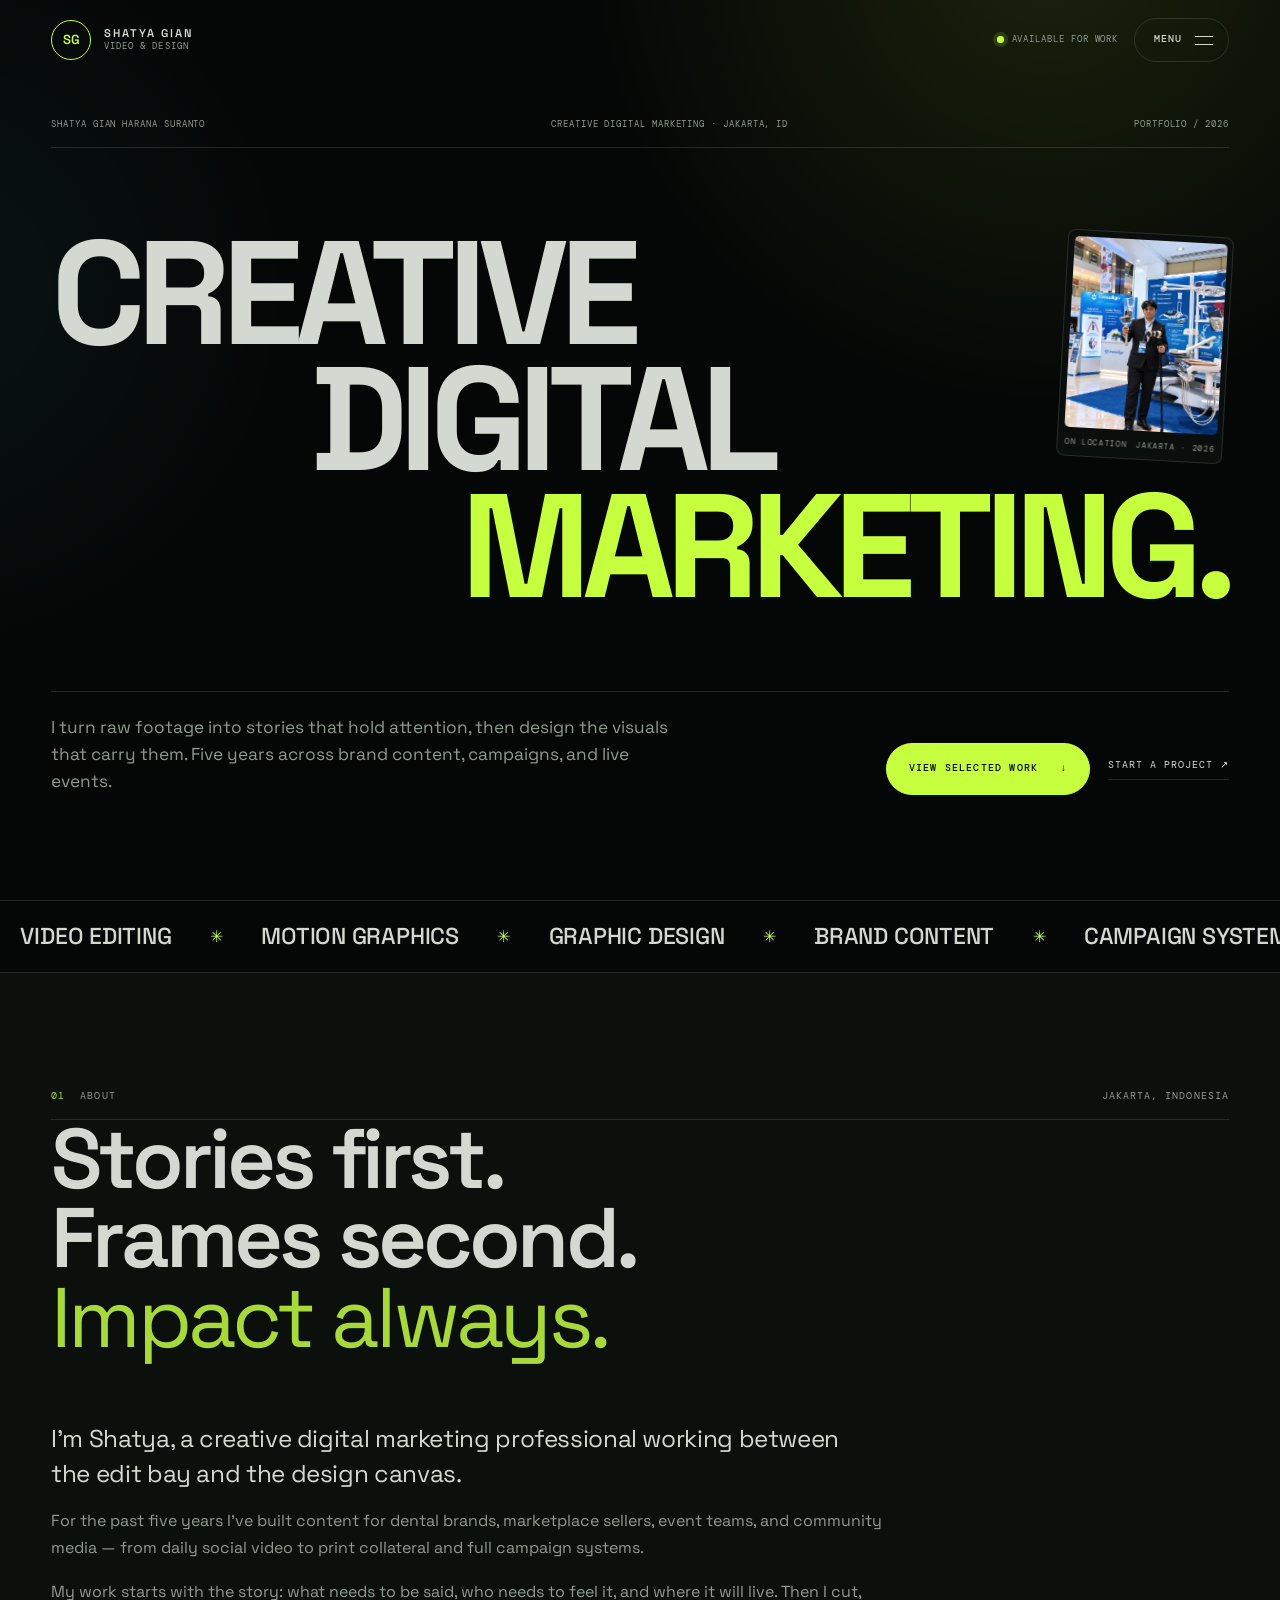
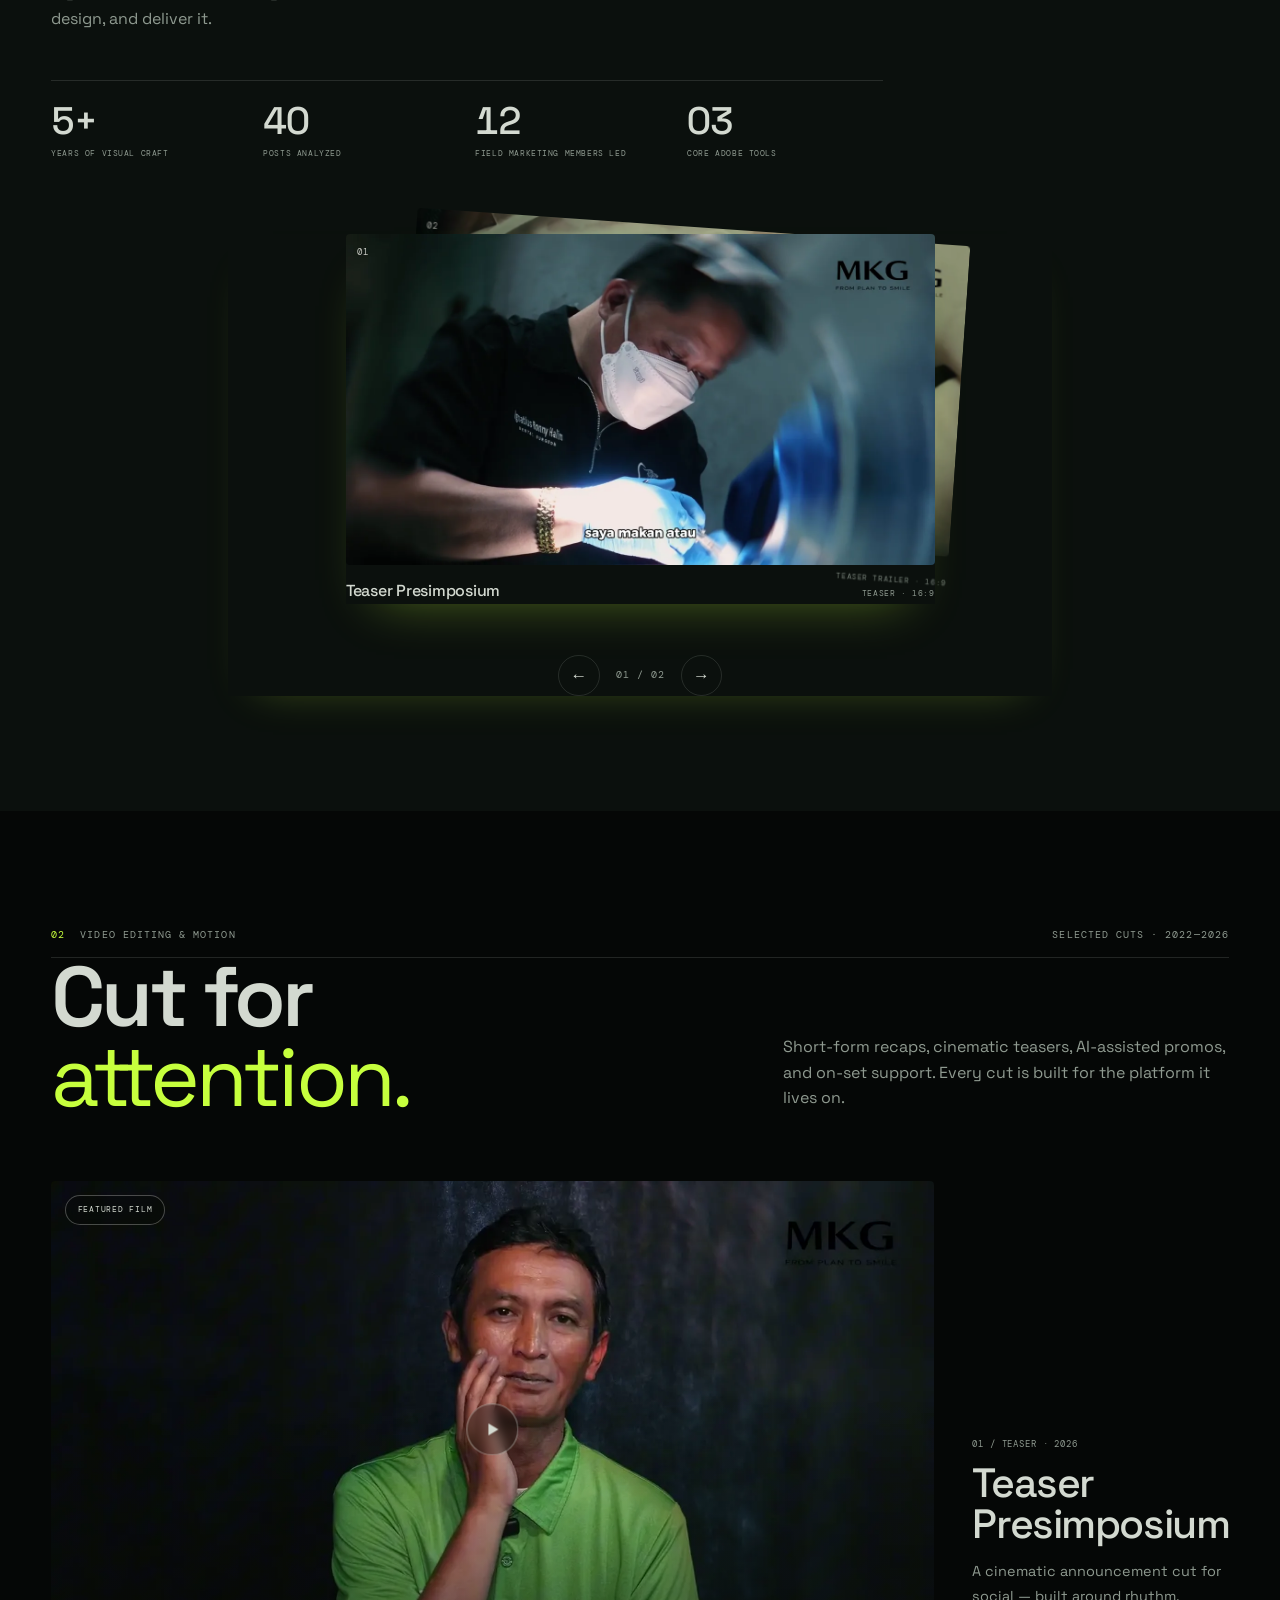
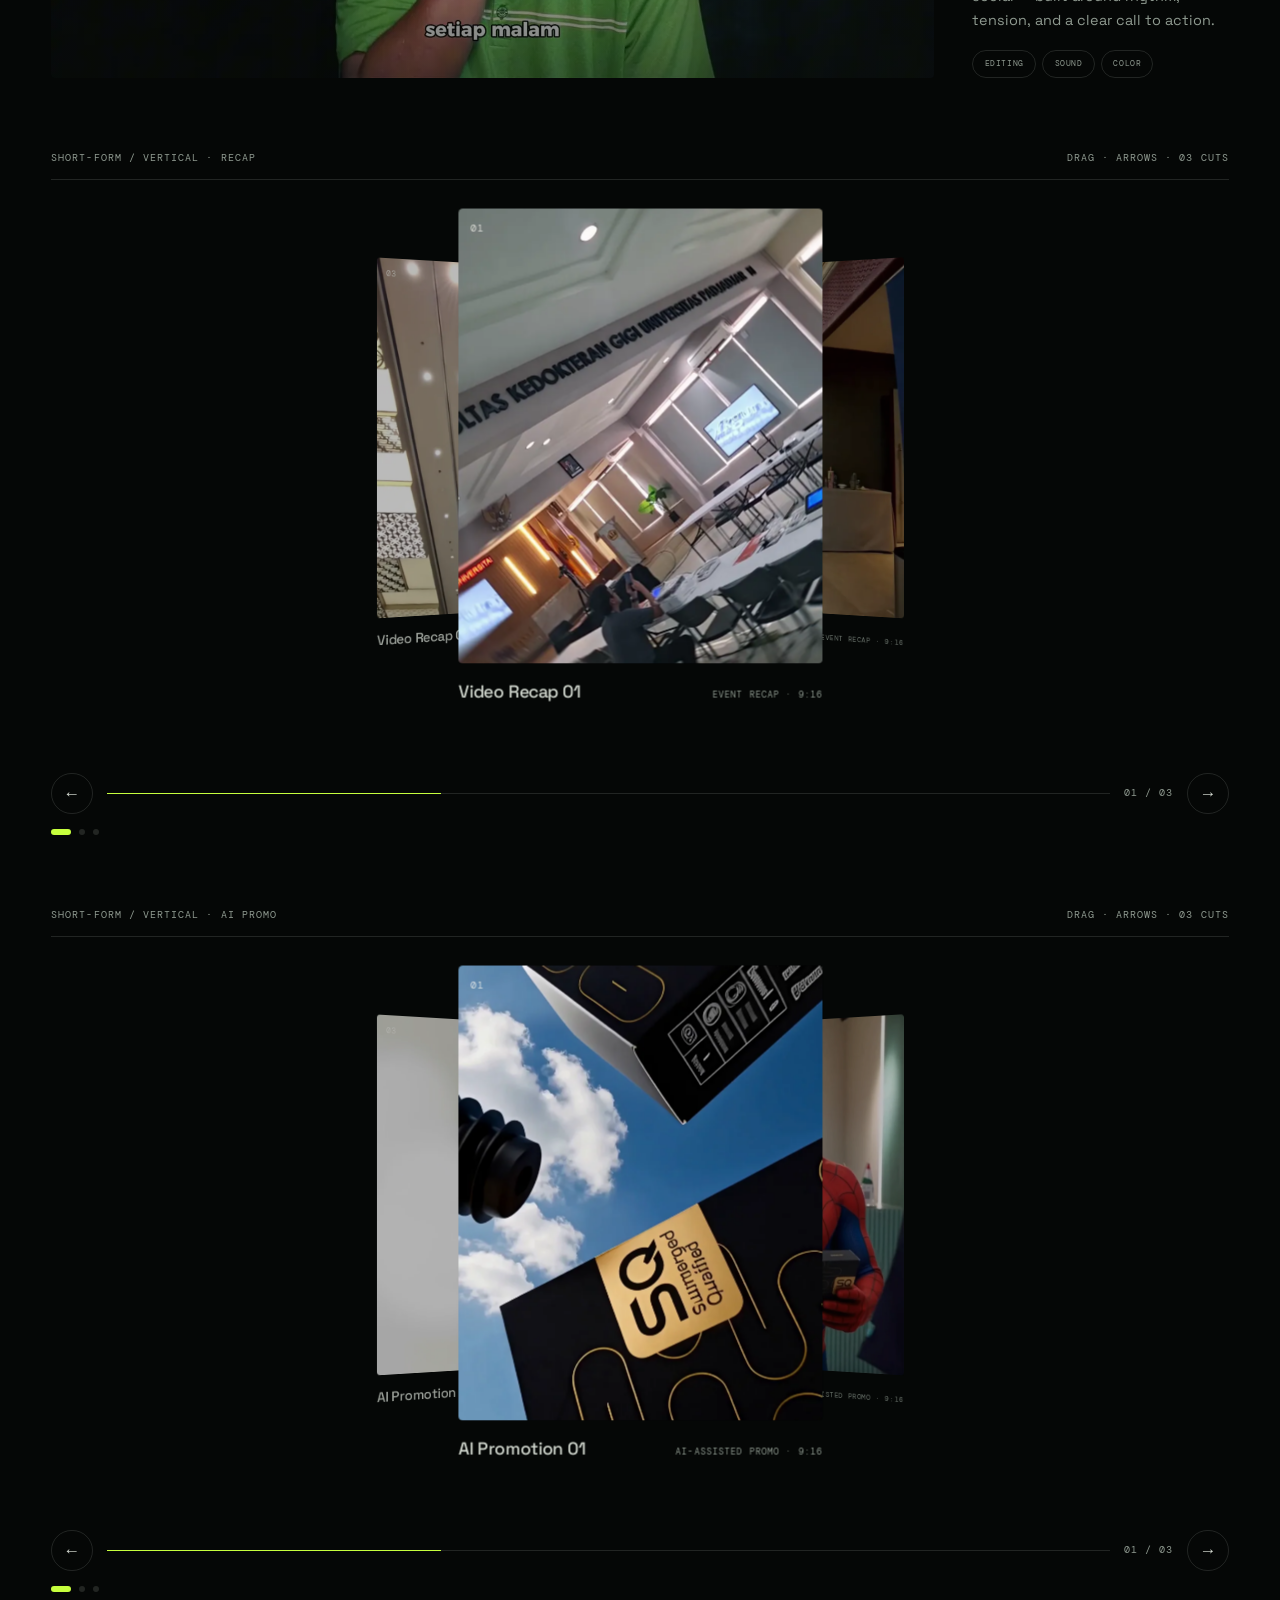
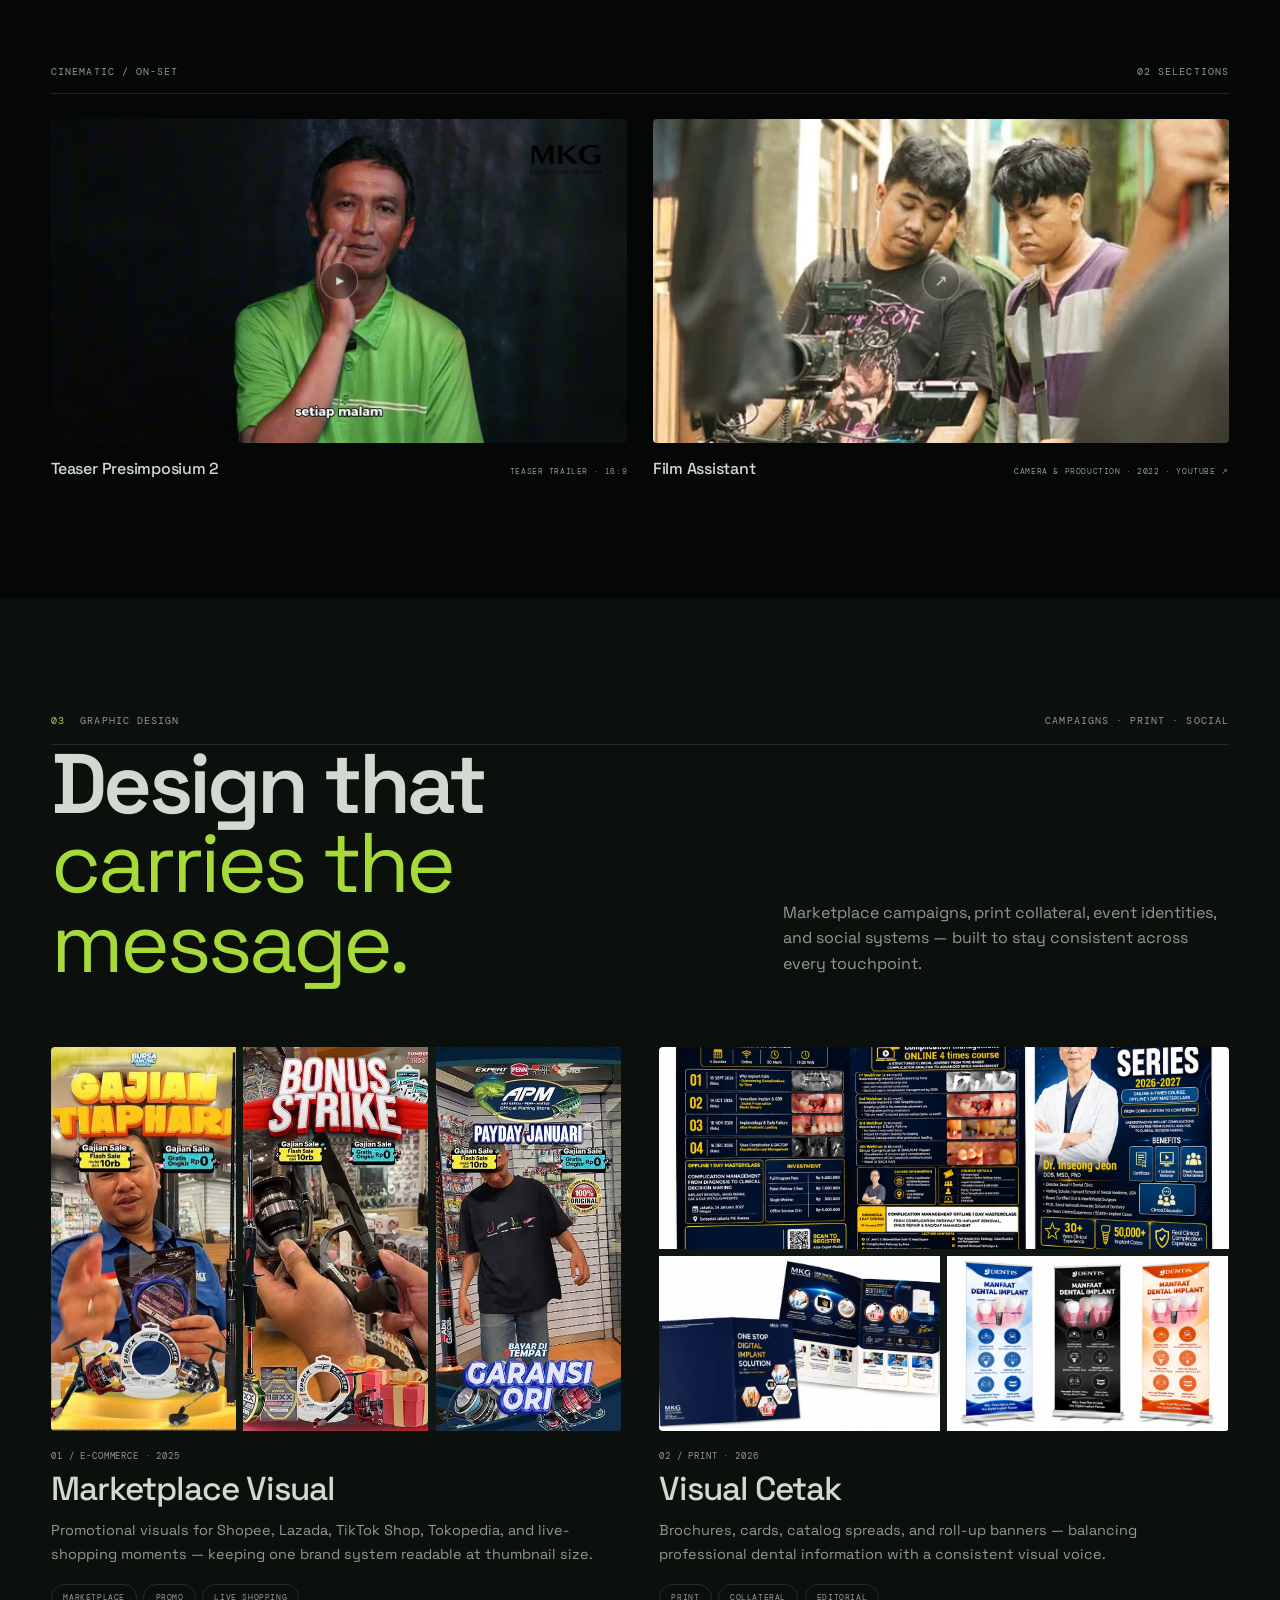
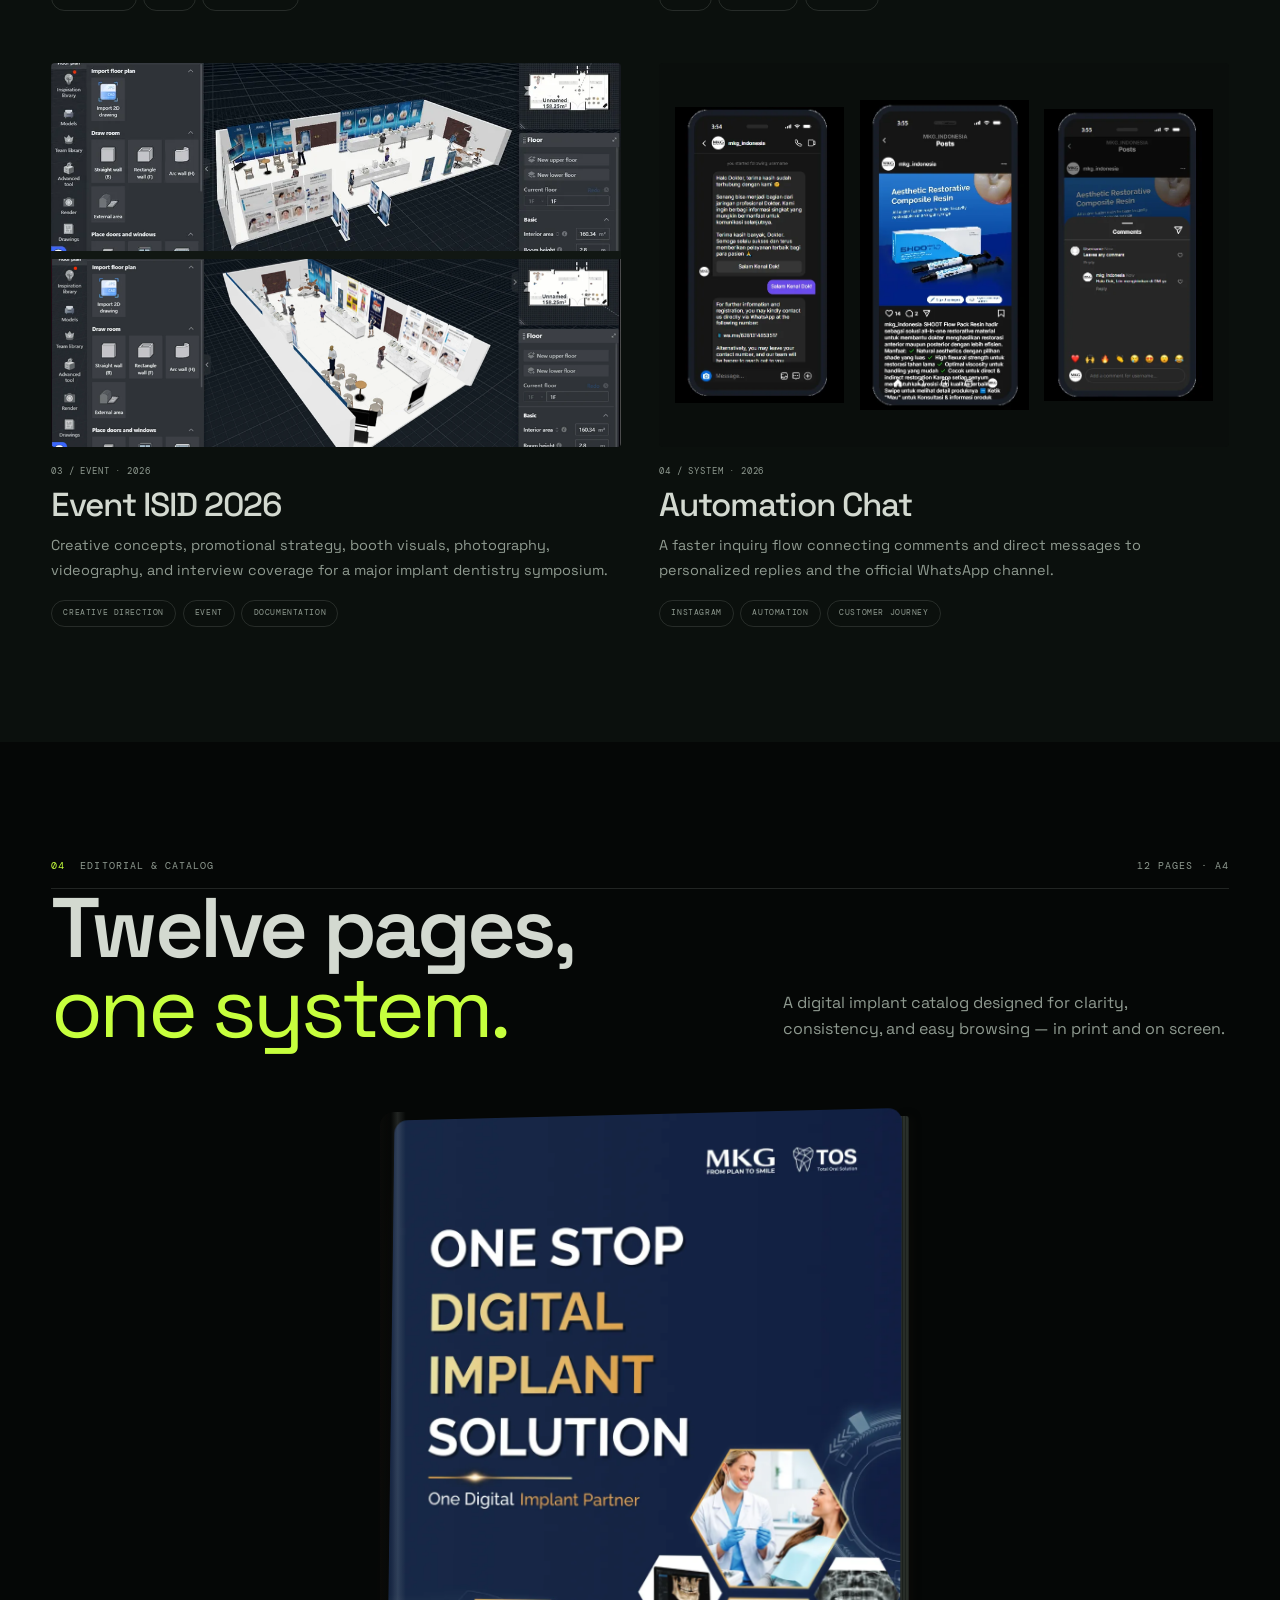
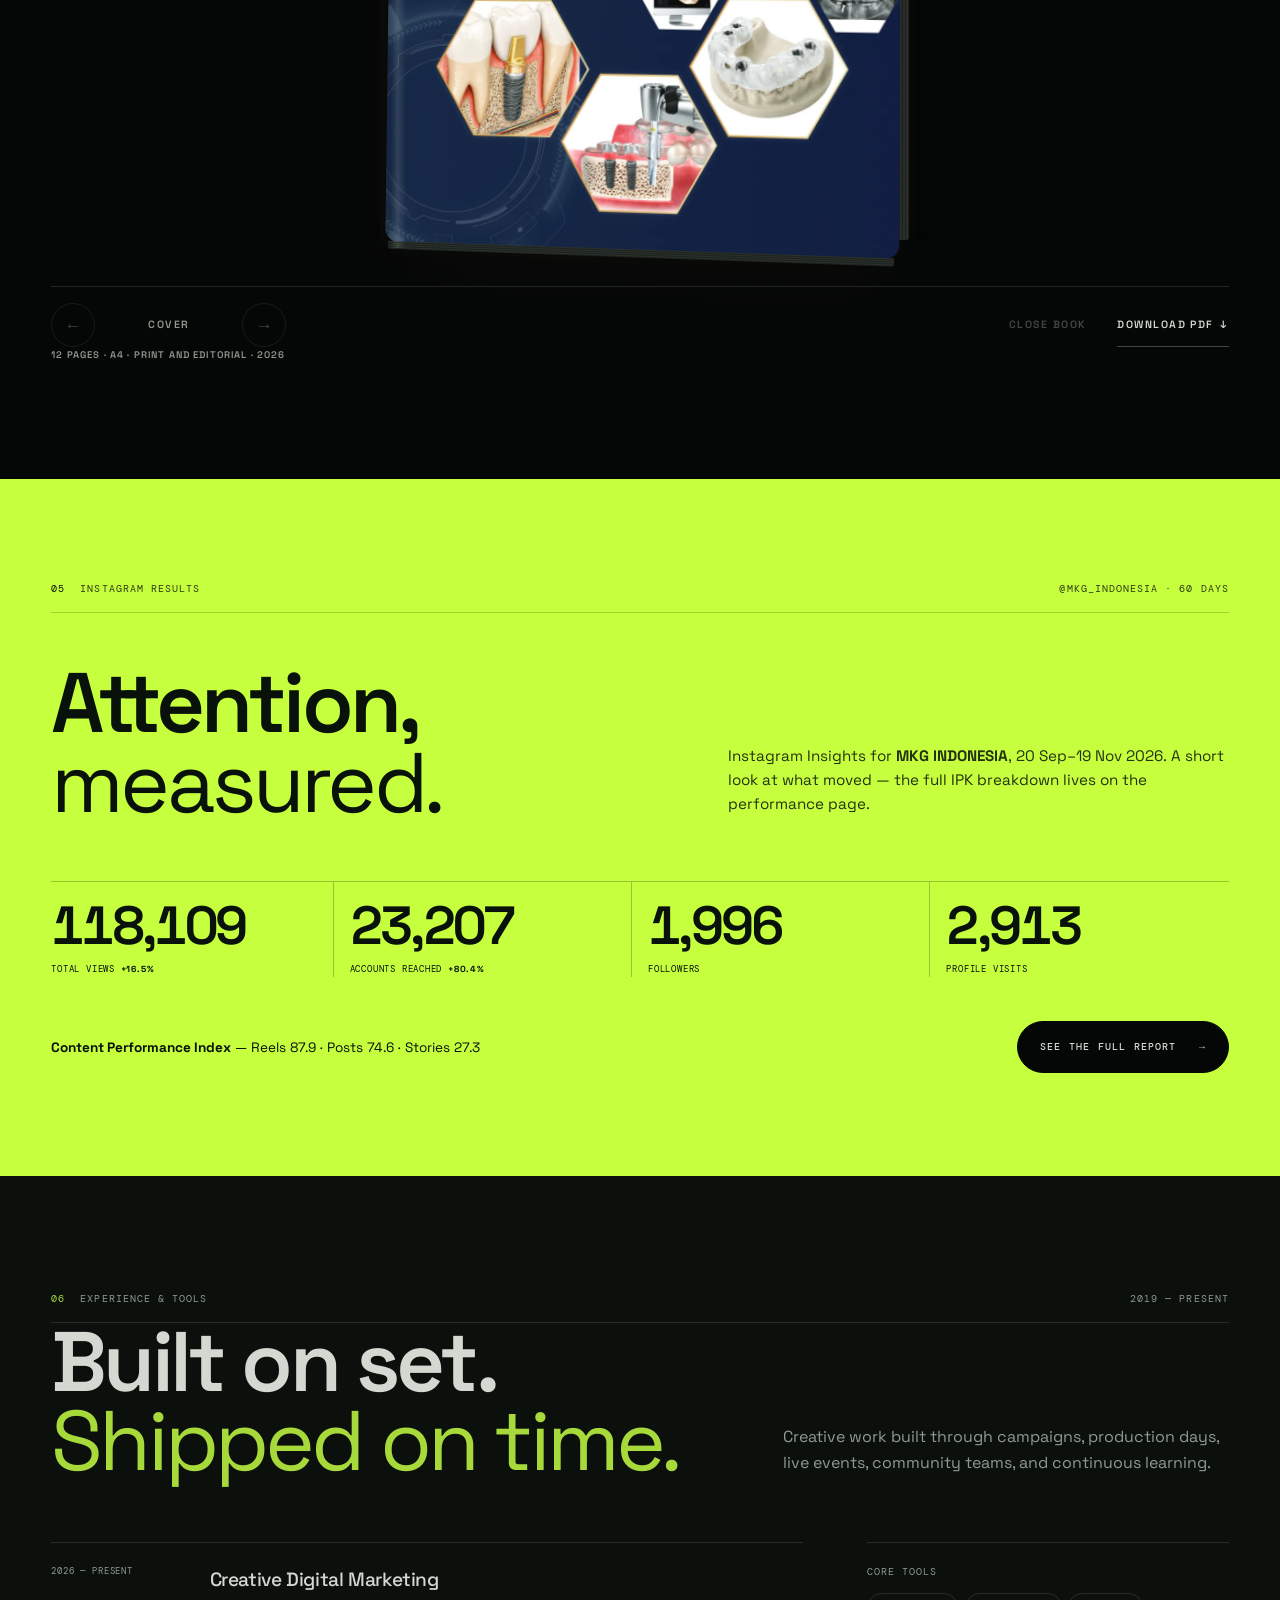
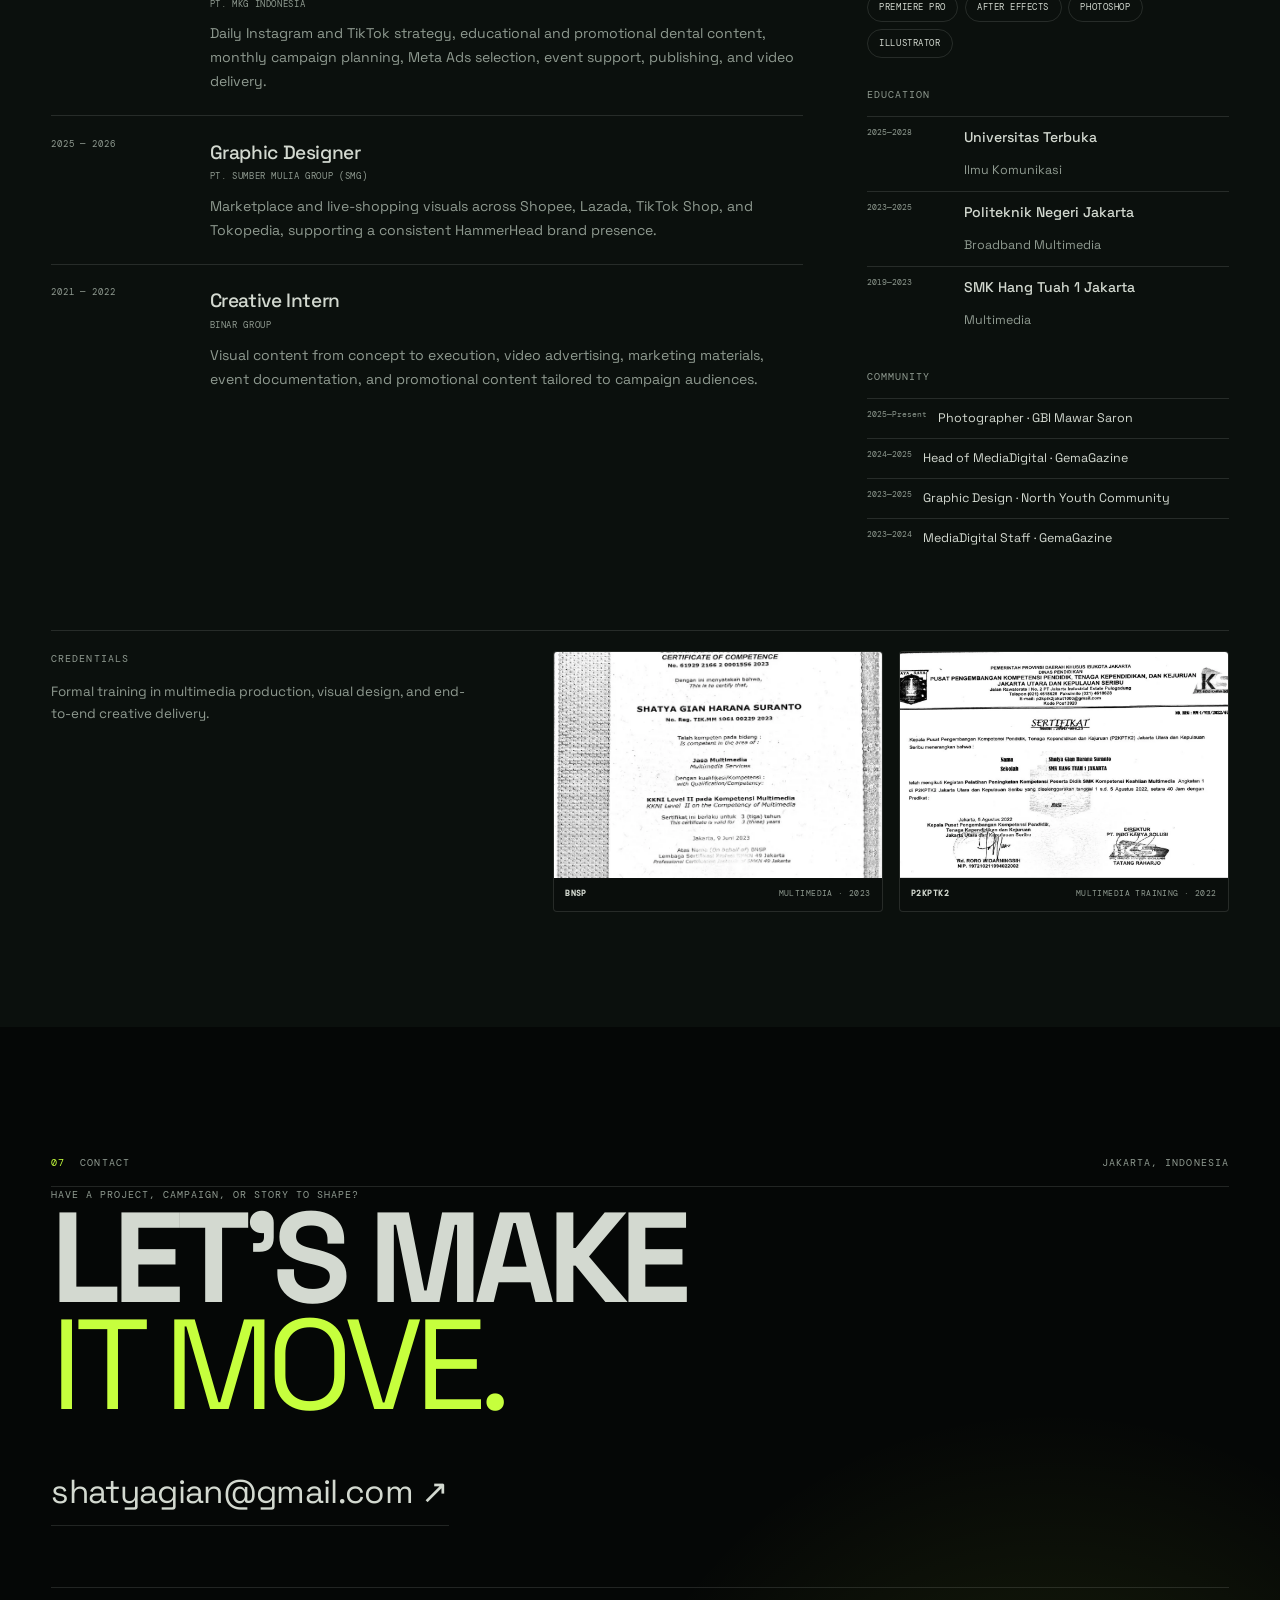
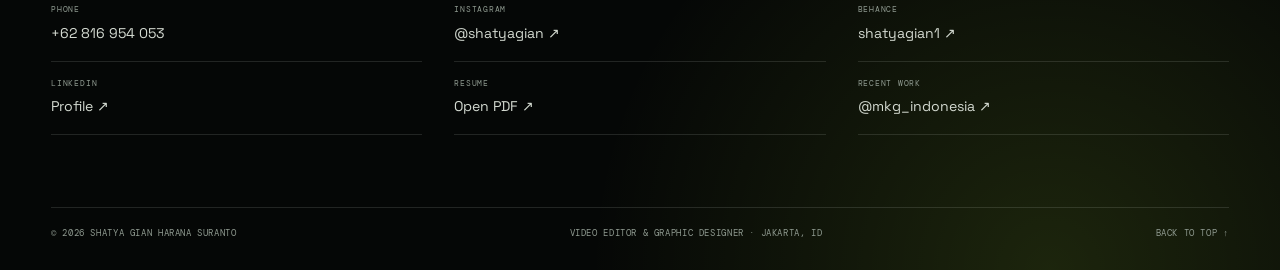
==== commit 9ac6aa16: "Separate overlapping About teaser cards" ====
--- a/index.html
+++ b/index.html
@@ -31,9 +31,9 @@
   <link rel="preload" href="assets/fonts/space-grotesk-latin.woff2" as="font" type="font/woff2" crossorigin>
   <link rel="preload" href="assets/fonts/dm-mono-400-latin.woff2" as="font" type="font/woff2" crossorigin>
   <link rel="preload" href="assets/images/img-001.webp?v=2" as="image" type="image/webp">
-  <link rel="stylesheet" href="styles.css?v=25">
+  <link rel="stylesheet" href="styles.css?v=26">
   <script src="assets/vendor/page-flip.browser.js" defer></script>
-  <script src="app.js?v=19" defer></script>
+  <script src="app.js?v=20" defer></script>
   <script type="application/ld+json">
   {
     "@context": "https://schema.org",
@@ -178,9 +178,9 @@
         </div>
 
         <div class="wf-about__reel-shell reveal" data-float="idle">
-          <div class="wf-reel wf-reel--teaser" data-reel aria-roledescription="carousel" aria-label="Teaser Presimposium cuts">
-            <div class="wf-reel__stage" data-reel-stage tabindex="0" role="group" aria-label="Teaser slides">
-              <article class="wf-video-card wf-reel__card wf-reel__card--wide" data-reel-card role="group" aria-roledescription="slide" aria-label="1 of 2">
+          <div class="wf-teaser-stack" data-teaser-stack role="region" aria-roledescription="carousel" aria-label="Teaser Presimposium cuts">
+            <div class="wf-teaser-stack__stage" role="group" aria-label="Teaser cards">
+              <article class="wf-video-card wf-teaser-card" data-teaser-card data-active role="group" aria-roledescription="slide" aria-label="1 of 2">
                 <button class="wf-video-card__media" type="button" data-project="teaserAbout1" aria-label="Play Teaser Presimposium">
                   <img src="assets/video/teaser-about-01.webp" alt="Frame from Teaser Presimposium" width="1280" height="720" loading="lazy" decoding="async">
                   <span class="wf-video-card__index" aria-hidden="true">01</span>
@@ -189,7 +189,7 @@
                 <div class="wf-video-card__info"><h3>Teaser Presimposium</h3><p>Teaser · 16:9</p></div>
               </article>
 
-              <article class="wf-video-card wf-reel__card wf-reel__card--wide" data-reel-card role="group" aria-roledescription="slide" aria-label="2 of 2">
+              <article class="wf-video-card wf-teaser-card" data-teaser-card role="group" aria-roledescription="slide" aria-label="2 of 2">
                 <button class="wf-video-card__media" type="button" data-project="teaserAbout2" aria-label="Play Teaser Presimposium 2">
                   <img src="assets/video/teaser-about-02.webp" alt="Frame from Teaser Presimposium 2" width="1280" height="720" loading="lazy" decoding="async">
                   <span class="wf-video-card__index" aria-hidden="true">02</span>
@@ -199,16 +199,10 @@
               </article>
             </div>
 
-            <div class="wf-reel__bar">
-              <button class="wf-reel__arrow" type="button" data-reel-prev aria-label="Previous teaser"><span aria-hidden="true">←</span></button>
-              <div class="wf-reel__track" aria-hidden="true"><span data-reel-progress></span></div>
-              <p class="wf-reel__counter" aria-live="polite"><span data-reel-current>01</span><span aria-hidden="true"> / 02</span></p>
-              <button class="wf-reel__arrow" type="button" data-reel-next aria-label="Next teaser"><span aria-hidden="true">→</span></button>
-            </div>
-
-            <div class="wf-reel__dots" role="tablist" aria-label="Choose teaser">
-              <button type="button" data-reel-dot aria-label="Show Teaser Presimposium" aria-selected="true"></button>
-              <button type="button" data-reel-dot aria-label="Show Teaser Presimposium 2" aria-selected="false"></button>
+            <div class="wf-teaser-stack__bar">
+              <button class="wf-reel__arrow" type="button" data-teaser-prev aria-label="Previous teaser"><span aria-hidden="true">←</span></button>
+              <p class="wf-reel__counter" aria-live="polite"><span data-teaser-current>01</span><span aria-hidden="true"> / 02</span></p>
+              <button class="wf-reel__arrow" type="button" data-teaser-next aria-label="Next teaser"><span aria-hidden="true">→</span></button>
             </div>
           </div>
         </div>
--- a/styles.css
+++ b/styles.css
@@ -4536,6 +4536,64 @@
   margin: clamp(2.5rem, 6vw, 4.5rem) auto 0;
 }
 
+.wf-teaser-stack {
+  --wf-teaser-w: clamp(18rem, 46vw, 46rem);
+  position: relative;
+}
+
+.wf-teaser-stack__stage {
+  position: relative;
+  height: calc(var(--wf-teaser-w) * 0.5625 + 4.6rem);
+  perspective: 1200px;
+}
+
+.wf-teaser-card {
+  position: absolute;
+  top: 0;
+  left: 50%;
+  width: var(--wf-teaser-w);
+  margin-left: calc(var(--wf-teaser-w) / -2);
+  transform:
+    translate(var(--wf-tx, 0%), var(--wf-ty, 0%))
+    rotate(var(--wf-rot, 0deg))
+    scale(var(--wf-scale, 1));
+  opacity: var(--wf-card-opacity, 1);
+  z-index: var(--wf-card-z, 1);
+  transform-style: preserve-3d;
+  transition: transform 560ms var(--ease), opacity 560ms var(--ease), box-shadow 560ms var(--ease);
+}
+
+.wf-teaser-card:not([data-active]) {
+  --wf-tx: 7%;
+  --wf-ty: -5%;
+  --wf-rot: 4deg;
+  --wf-scale: 0.94;
+  --wf-card-opacity: 0.82;
+  --wf-card-z: 1;
+}
+
+.wf-teaser-card[data-active] {
+  --wf-tx: 0%;
+  --wf-ty: 0%;
+  --wf-rot: 0deg;
+  --wf-scale: 1;
+  --wf-card-opacity: 1;
+  --wf-card-z: 2;
+  box-shadow: 0 24px 50px -30px rgba(198, 255, 61, 0.4);
+}
+
+.wf-teaser-card .wf-video-card__media {
+  aspect-ratio: 16 / 9;
+}
+
+.wf-teaser-stack__bar {
+  display: flex;
+  align-items: center;
+  justify-content: center;
+  gap: 1rem;
+  margin-top: 1rem;
+}
+
 .wf-hero__bottom {
   display: flex;
   align-items: flex-end;
@@ -5674,8 +5732,8 @@
     width: 88%;
   }
 
-  .wf-reel--teaser {
-    --wf-card-w: min(78vw, 34rem);
+  .wf-teaser-stack {
+    --wf-teaser-w: min(78vw, 34rem);
   }
 
   .wf-credentials__grid {
@@ -5738,8 +5796,8 @@
     margin-top: 2.2rem;
   }
 
-  .wf-reel--teaser {
-    --wf-card-w: min(86vw, 26rem);
+  .wf-teaser-stack {
+    --wf-teaser-w: min(86vw, 26rem);
   }
 
   .wf-hero__foot {
@@ -5861,7 +5919,7 @@
     transition: none;
   }
 
-  .wf-reel--teaser .wf-reel__card {
+  .wf-teaser-card {
     transition: none;
   }
 
@@ -6256,22 +6314,6 @@
   position: relative;
 }
 
-.wf-reel--teaser {
-  --wf-card-w: clamp(18rem, 46vw, 46rem);
-}
-
-.wf-reel--teaser .wf-reel__stage {
-  height: calc(var(--wf-card-w) * 0.5625 + 5.2rem);
-}
-
-.wf-reel--teaser .wf-video-card__media {
-  aspect-ratio: 16 / 9;
-}
-
-.wf-reel--teaser .wf-reel__track span {
-  width: 50%;
-}
-
 .wf-reel__stage {
   position: relative;
   height: calc(var(--wf-card-w) * 1.45 + 4.1rem);
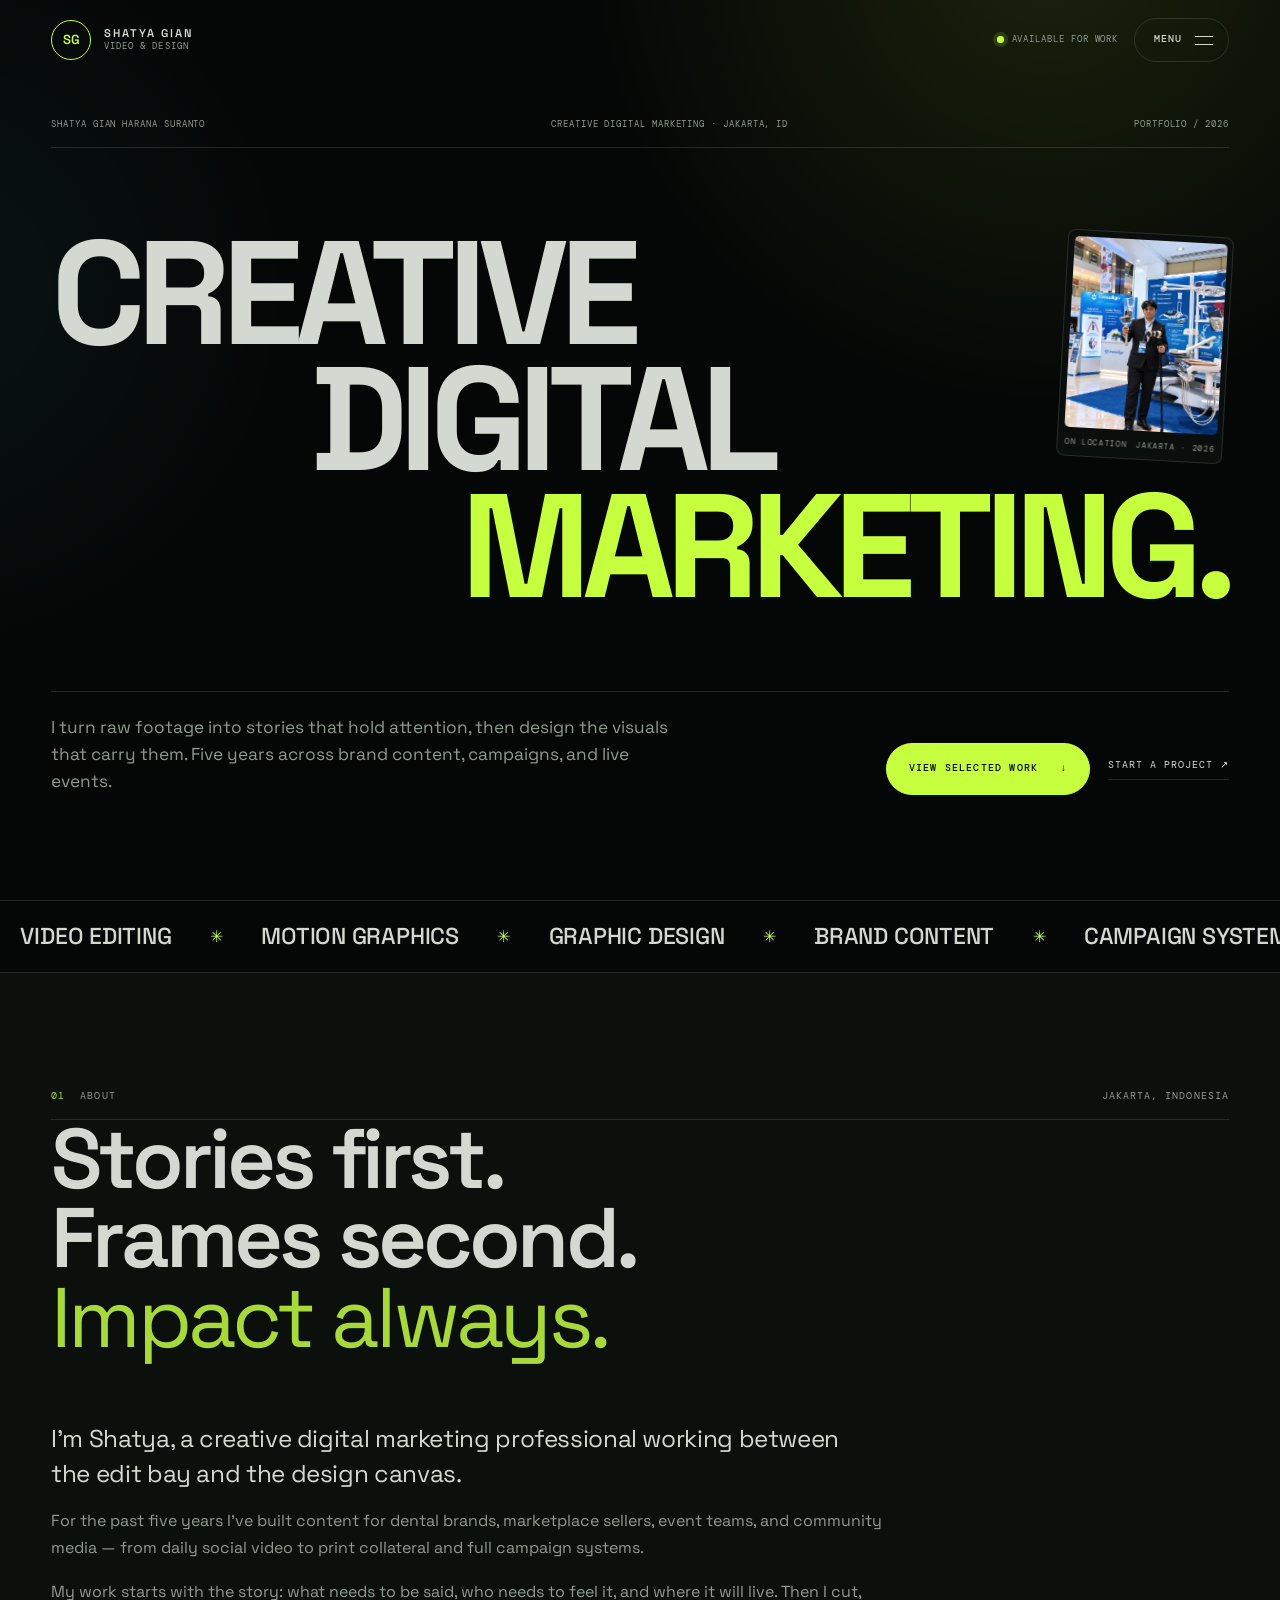
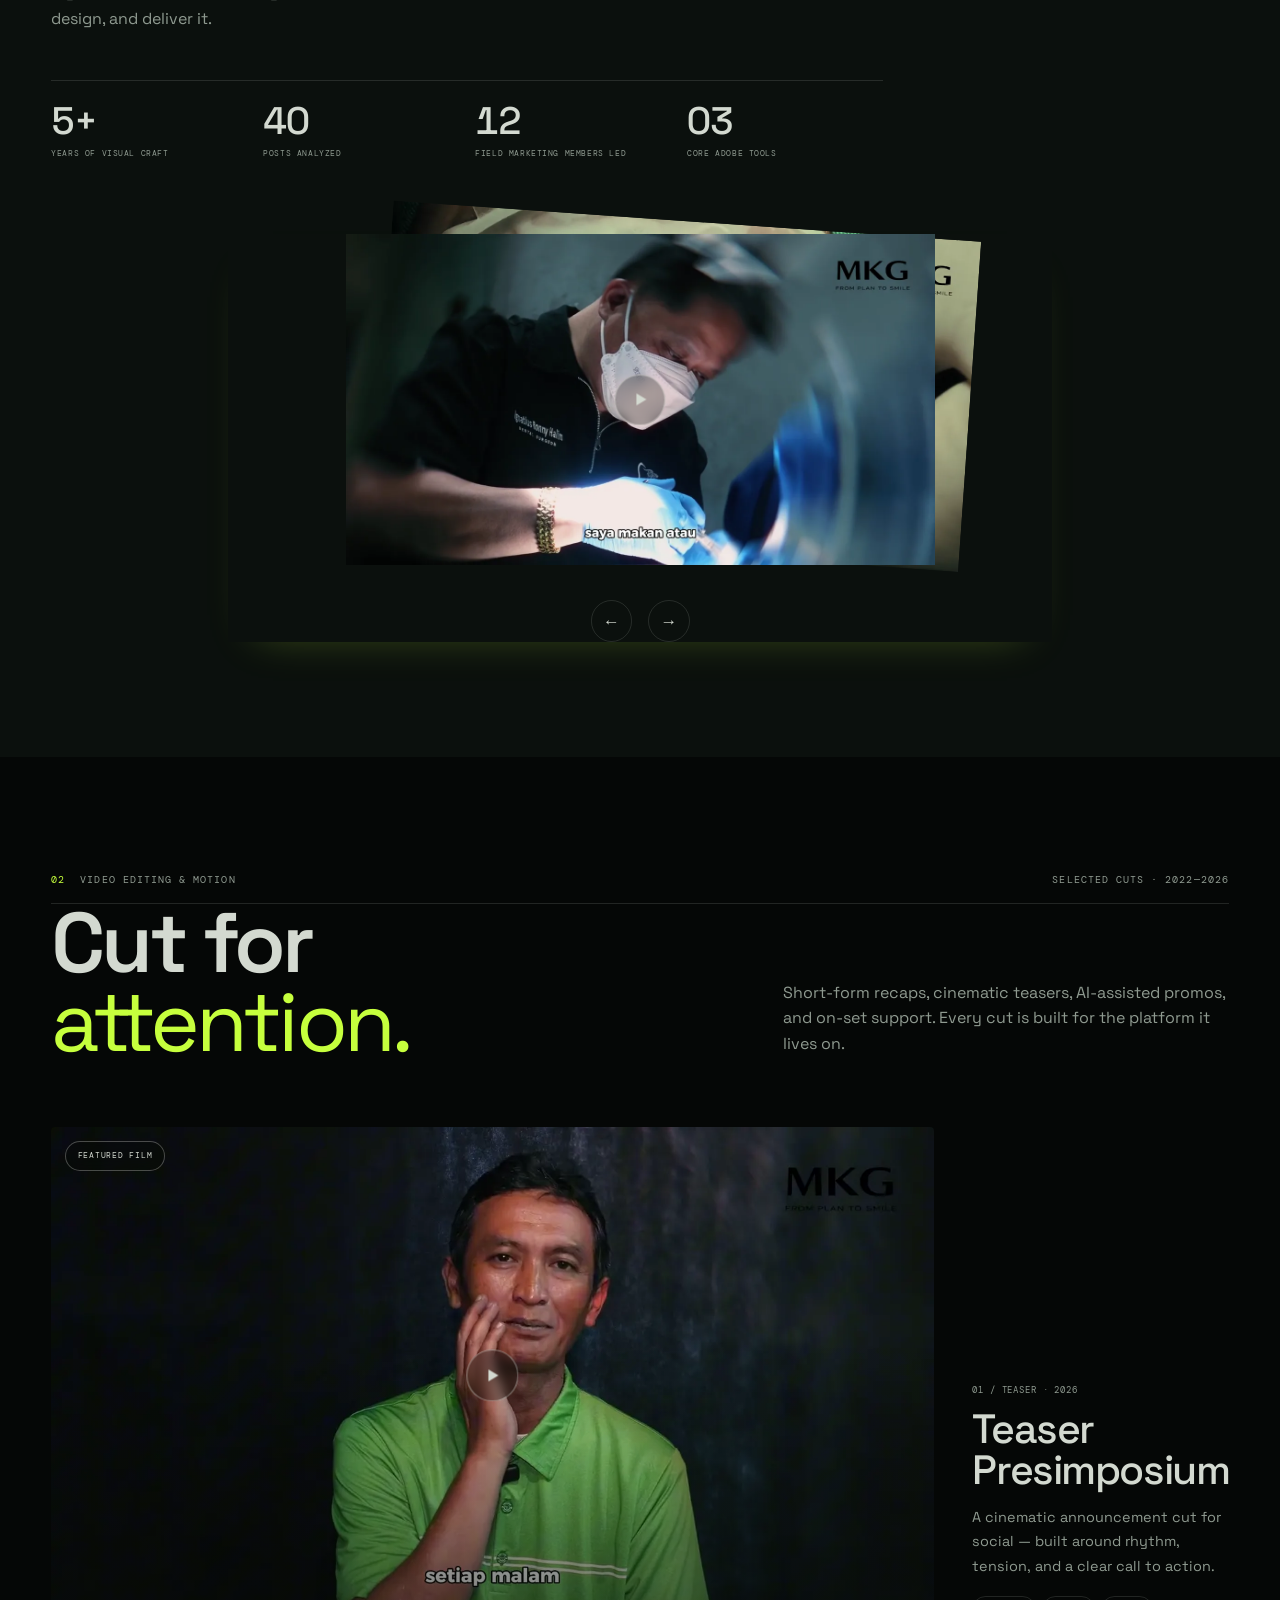
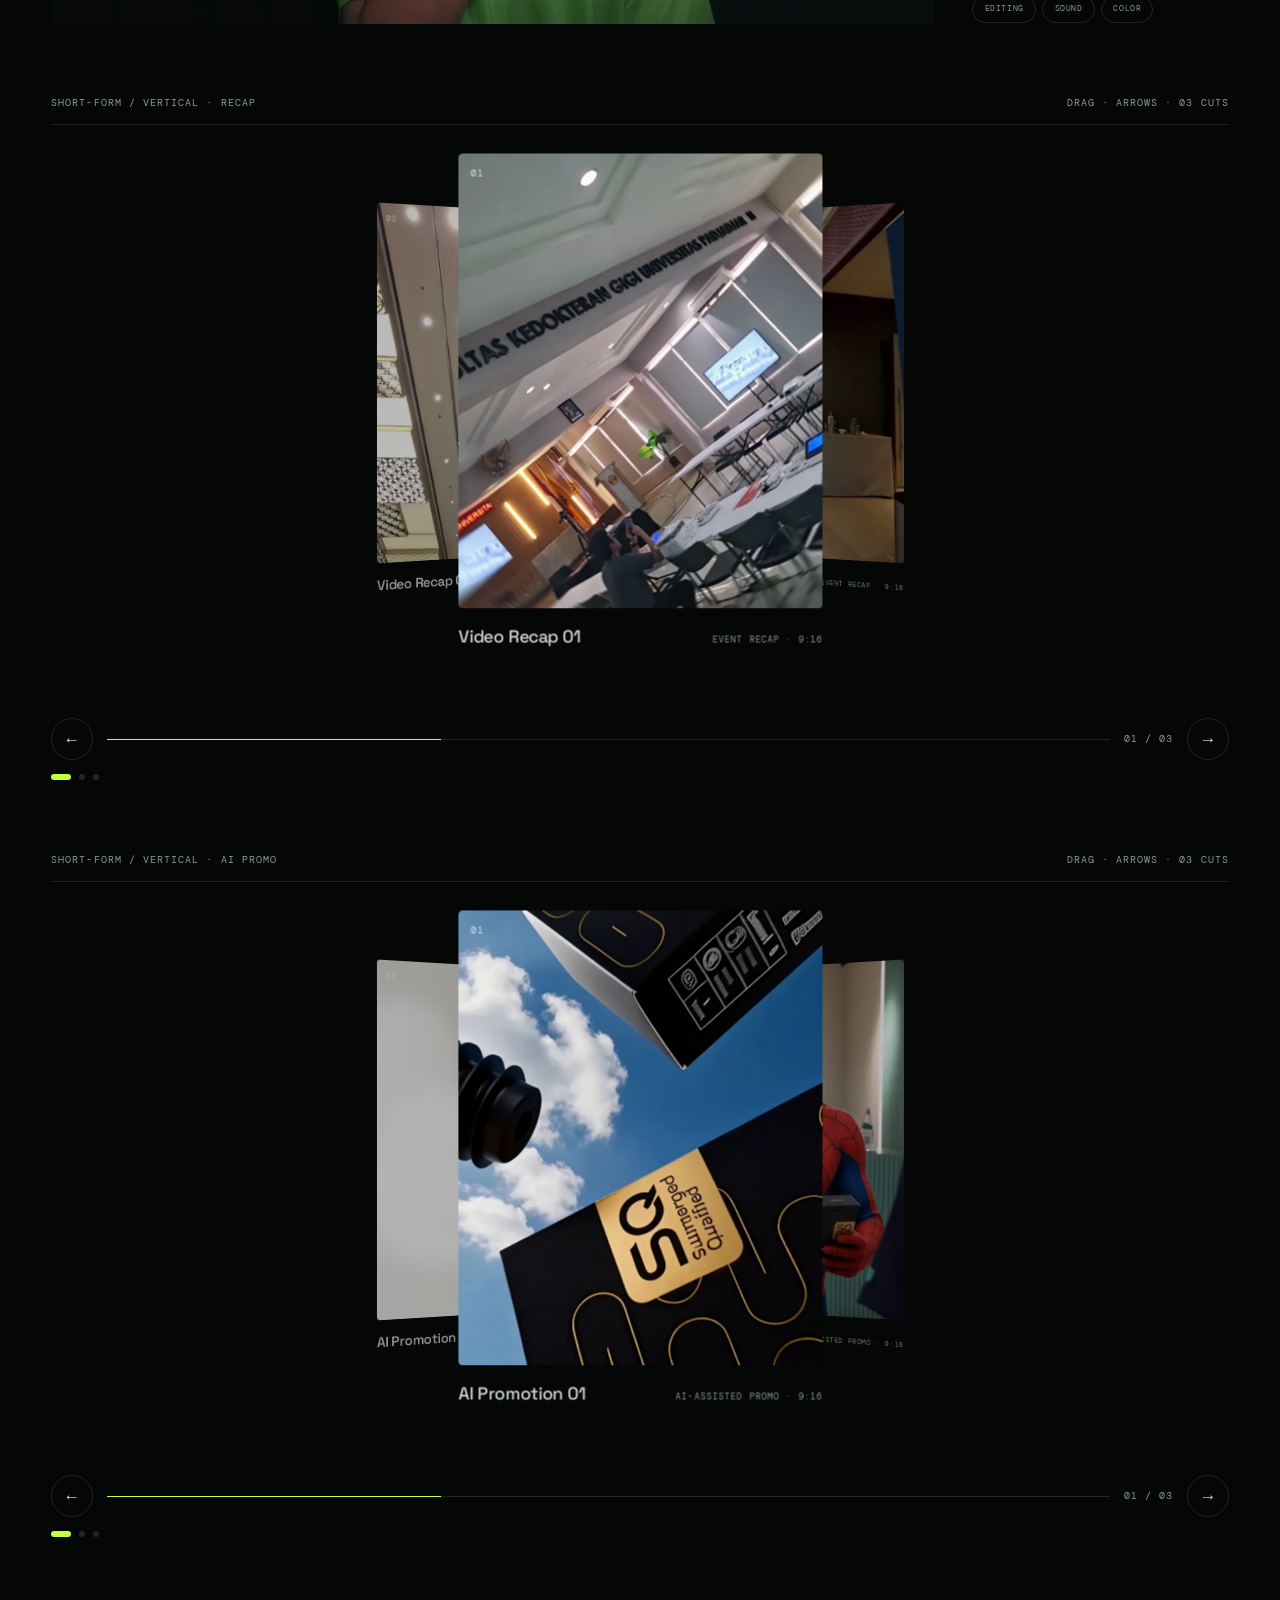
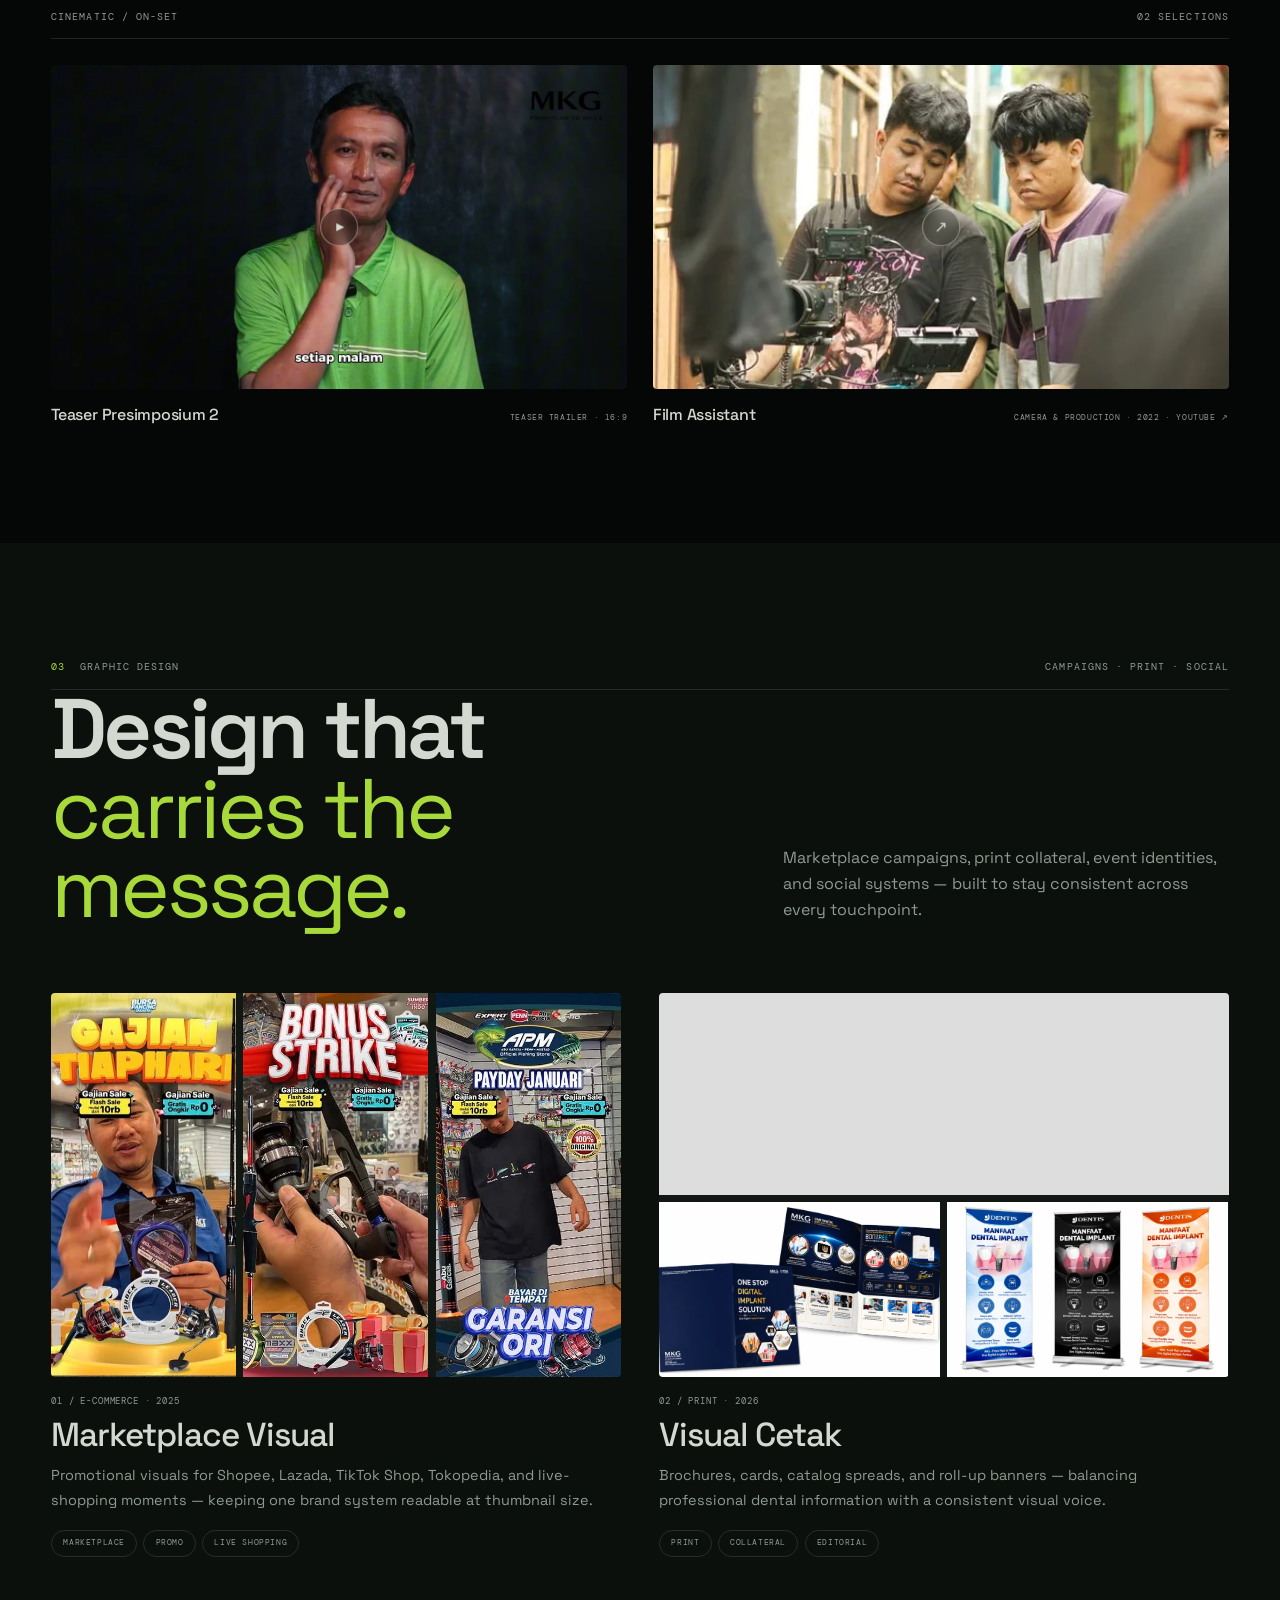
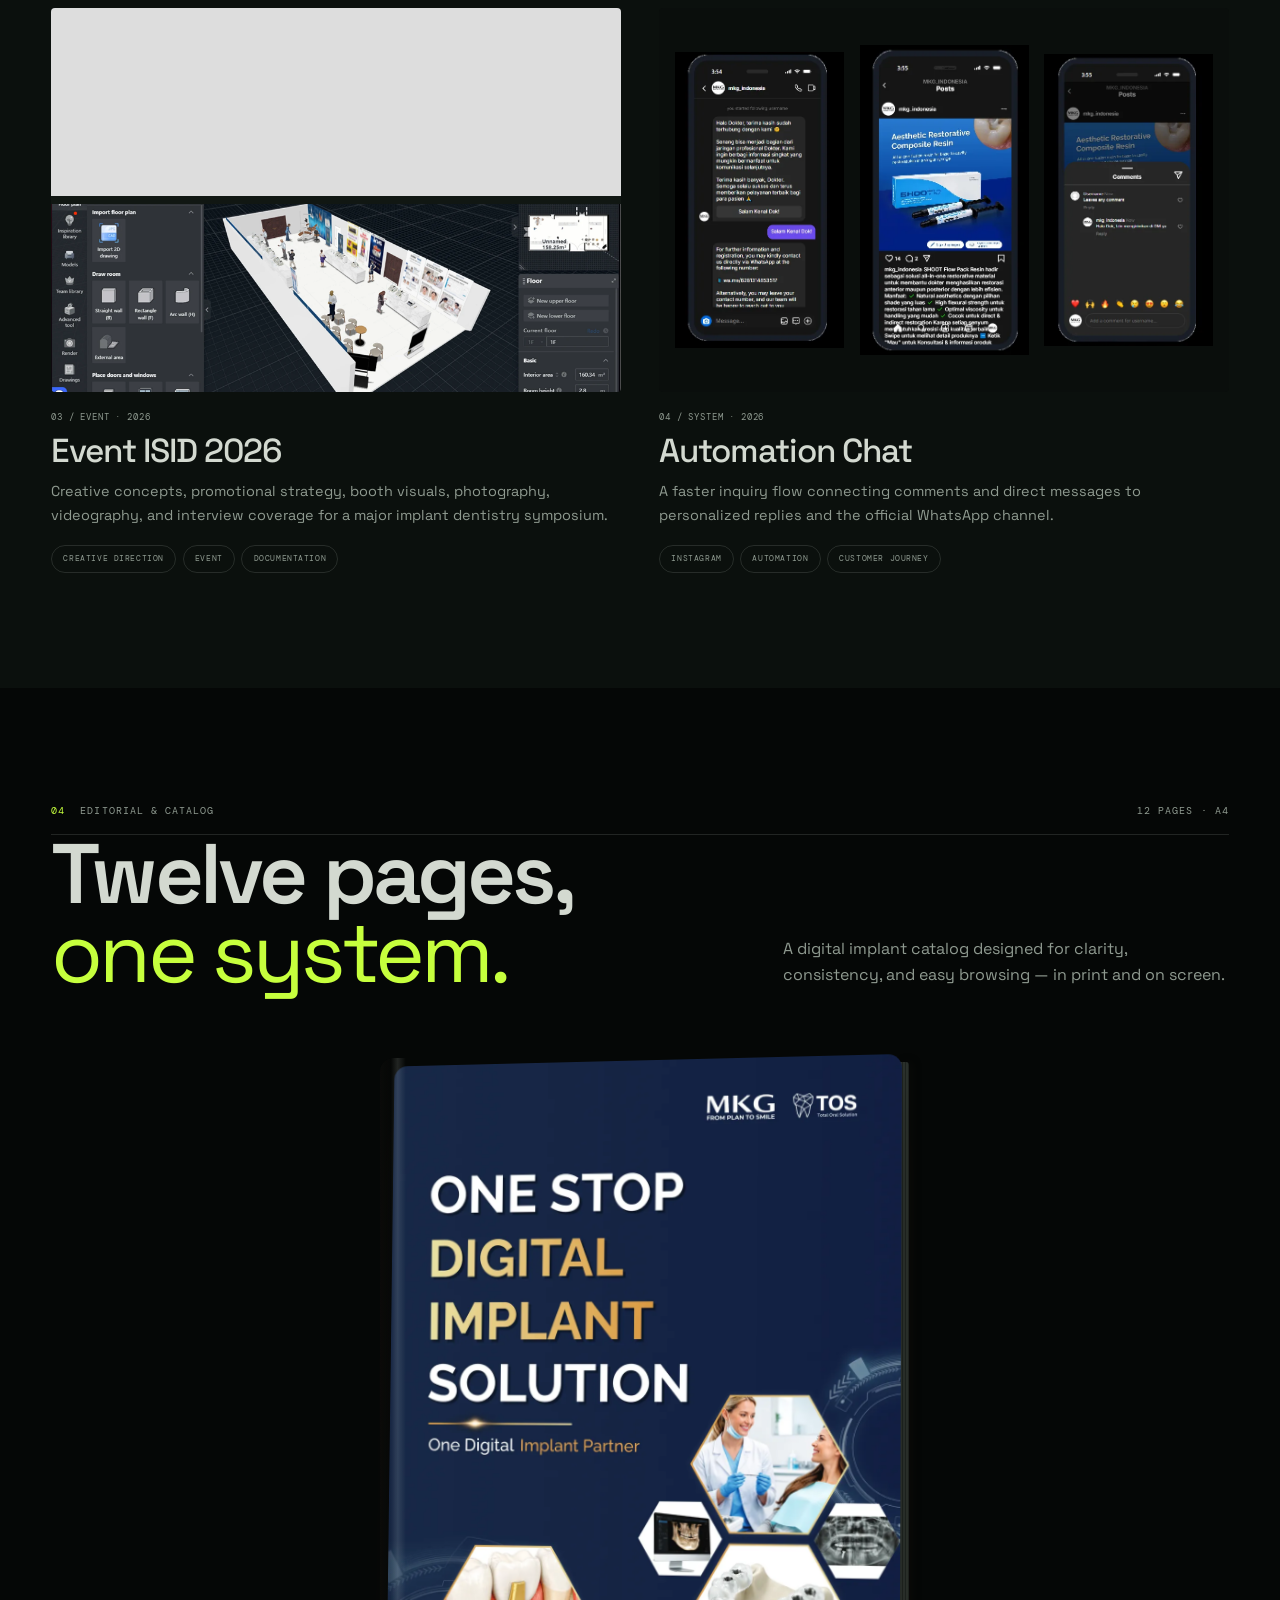
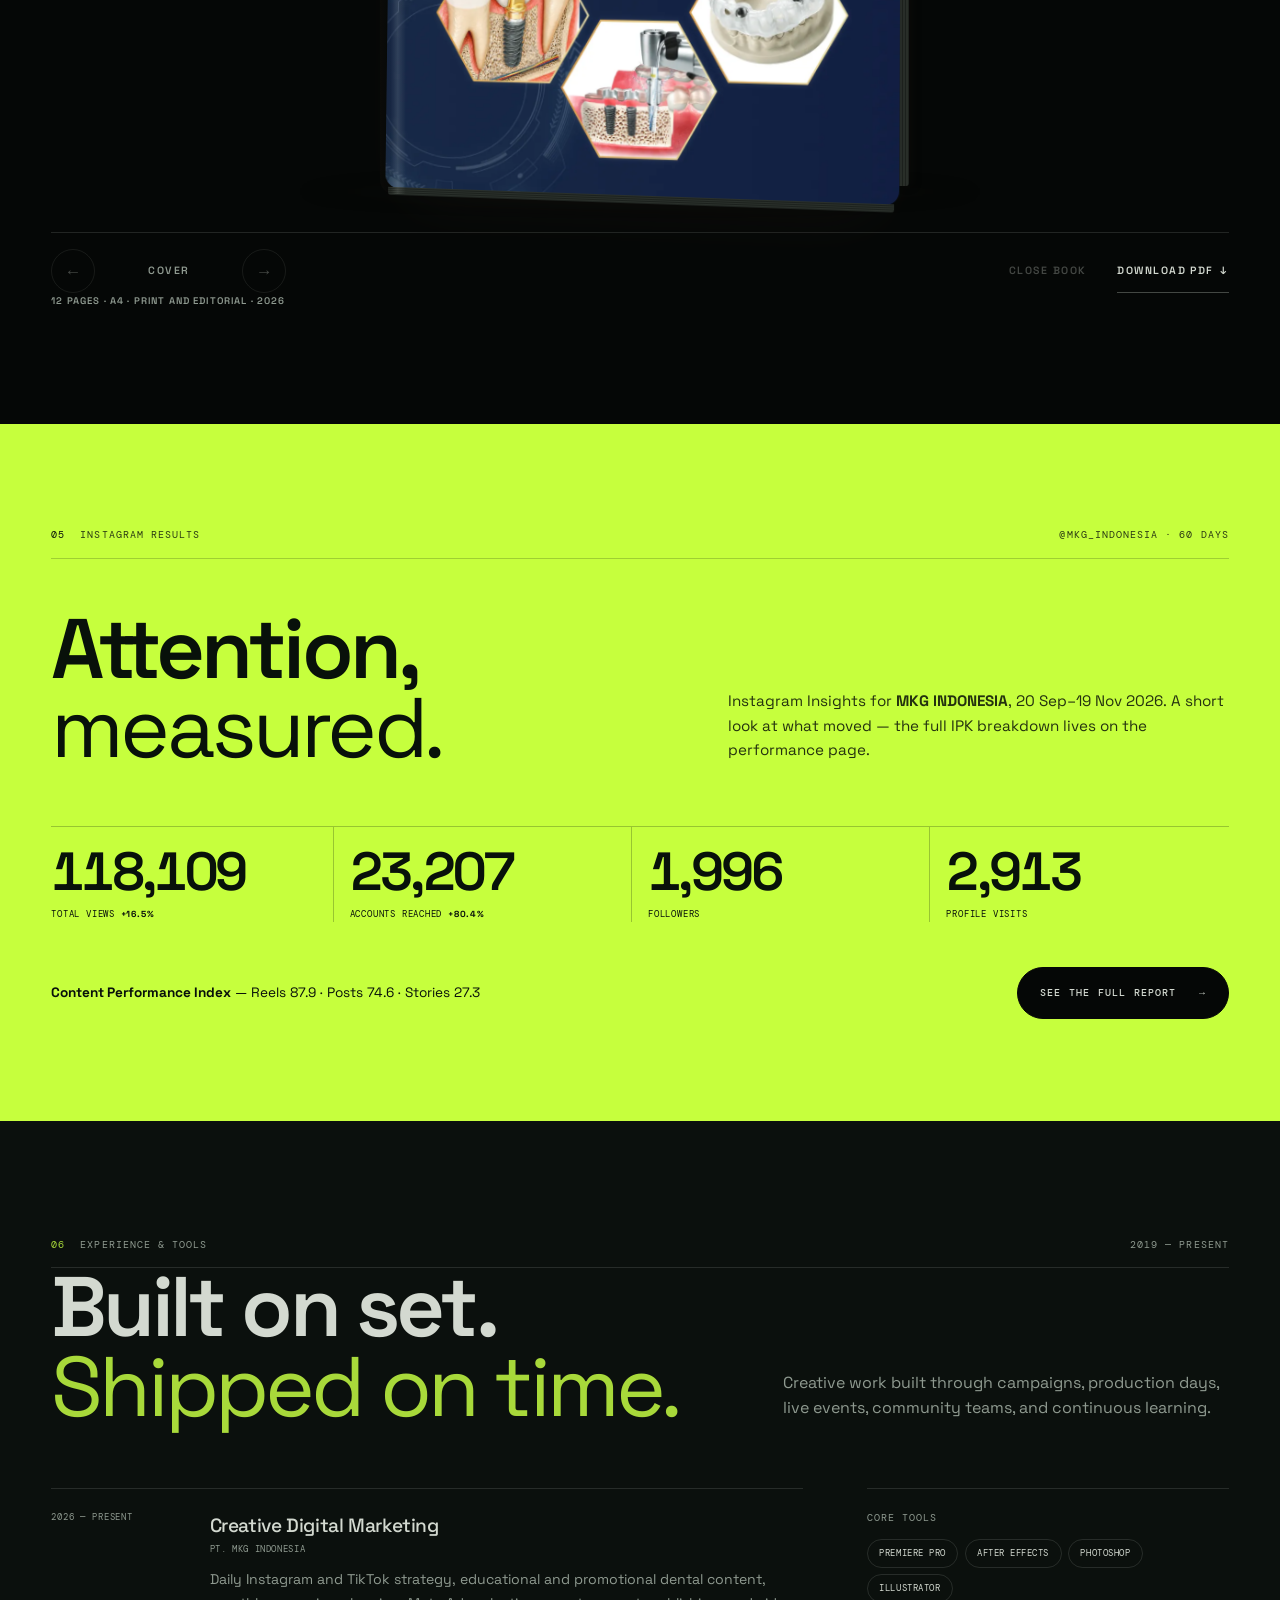
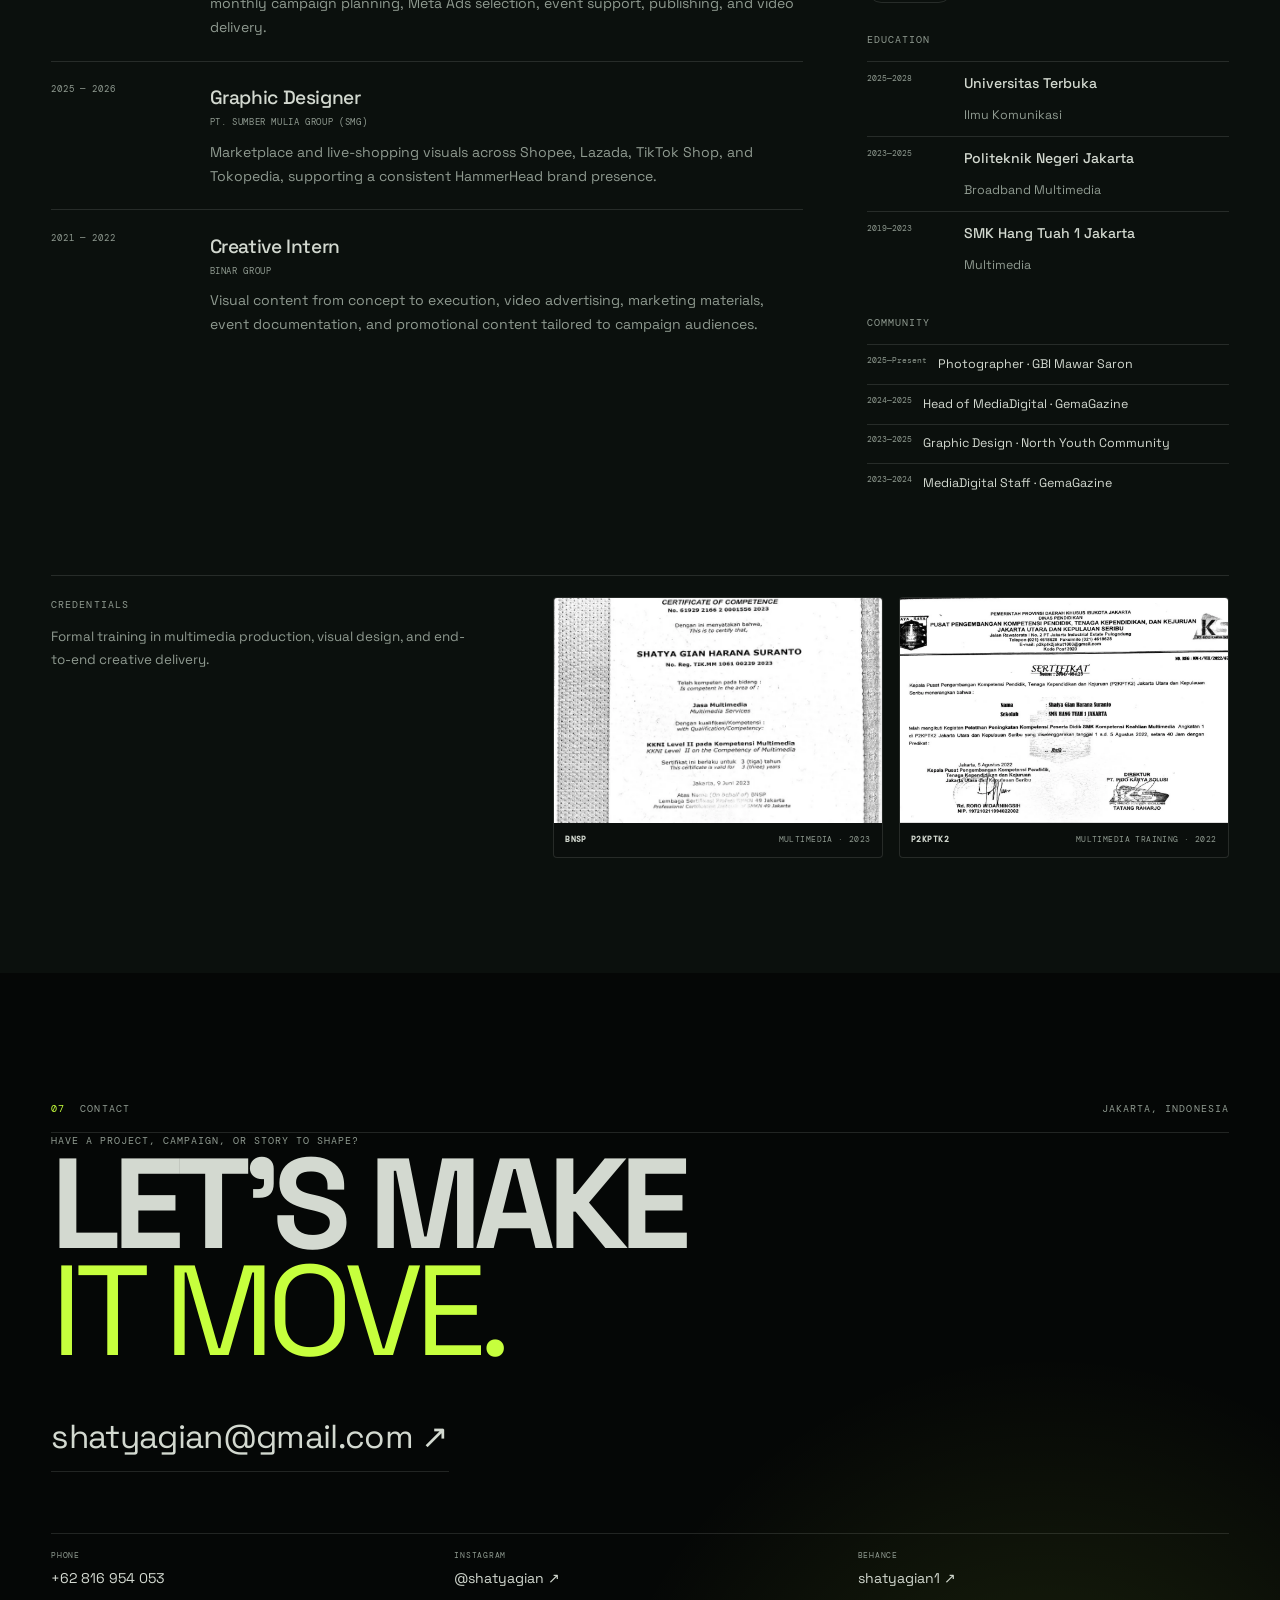
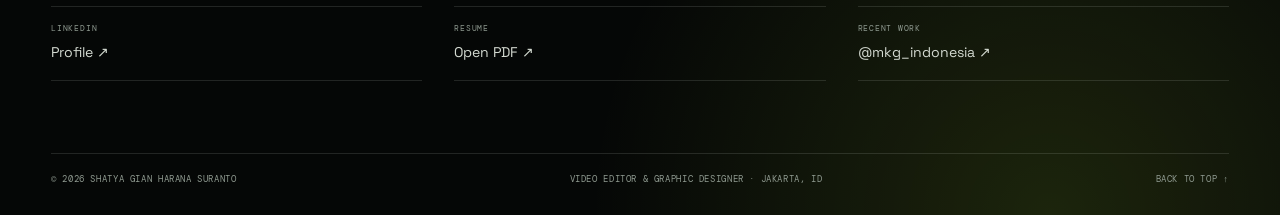
==== commit 04142838: "Remove card styling from About teaser stack" ====
--- a/index.html
+++ b/index.html
@@ -31,9 +31,9 @@
   <link rel="preload" href="assets/fonts/space-grotesk-latin.woff2" as="font" type="font/woff2" crossorigin>
   <link rel="preload" href="assets/fonts/dm-mono-400-latin.woff2" as="font" type="font/woff2" crossorigin>
   <link rel="preload" href="assets/images/img-001.webp?v=2" as="image" type="image/webp">
-  <link rel="stylesheet" href="styles.css?v=26">
+  <link rel="stylesheet" href="styles.css?v=27">
   <script src="assets/vendor/page-flip.browser.js" defer></script>
-  <script src="app.js?v=20" defer></script>
+  <script src="app.js?v=21" defer></script>
   <script type="application/ld+json">
   {
     "@context": "https://schema.org",
@@ -179,29 +179,21 @@
 
         <div class="wf-about__reel-shell reveal" data-float="idle">
           <div class="wf-teaser-stack" data-teaser-stack role="region" aria-roledescription="carousel" aria-label="Teaser Presimposium cuts">
-            <div class="wf-teaser-stack__stage" role="group" aria-label="Teaser cards">
-              <article class="wf-video-card wf-teaser-card" data-teaser-card data-active role="group" aria-roledescription="slide" aria-label="1 of 2">
-                <button class="wf-video-card__media" type="button" data-project="teaserAbout1" aria-label="Play Teaser Presimposium">
-                  <img src="assets/video/teaser-about-01.webp" alt="Frame from Teaser Presimposium" width="1280" height="720" loading="lazy" decoding="async">
-                  <span class="wf-video-card__index" aria-hidden="true">01</span>
-                  <span class="wf-play" aria-hidden="true"></span>
-                </button>
-                <div class="wf-video-card__info"><h3>Teaser Presimposium</h3><p>Teaser · 16:9</p></div>
-              </article>
-
-              <article class="wf-video-card wf-teaser-card" data-teaser-card role="group" aria-roledescription="slide" aria-label="2 of 2">
-                <button class="wf-video-card__media" type="button" data-project="teaserAbout2" aria-label="Play Teaser Presimposium 2">
-                  <img src="assets/video/teaser-about-02.webp" alt="Frame from Teaser Presimposium 2" width="1280" height="720" loading="lazy" decoding="async">
-                  <span class="wf-video-card__index" aria-hidden="true">02</span>
-                  <span class="wf-play" aria-hidden="true"></span>
-                </button>
-                <div class="wf-video-card__info"><h3>Teaser Presimposium 2</h3><p>Teaser trailer · 16:9</p></div>
-              </article>
+            <div class="wf-teaser-stack__stage" role="group" aria-label="Teaser videos">
+              <button class="wf-teaser-media" type="button" data-teaser-media data-active data-project="teaserAbout1" aria-label="Play Teaser Presimposium">
+                <img src="assets/video/teaser-about-01.webp" alt="Frame from Teaser Presimposium" width="1280" height="720" loading="lazy" decoding="async">
+                <span class="wf-play" aria-hidden="true"></span>
+              </button>
+
+              <button class="wf-teaser-media" type="button" data-teaser-media data-project="teaserAbout2" aria-label="Play Teaser Presimposium 2">
+                <img src="assets/video/teaser-about-02.webp" alt="Frame from Teaser Presimposium 2" width="1280" height="720" loading="lazy" decoding="async">
+                <span class="wf-play" aria-hidden="true"></span>
+              </button>
             </div>
 
             <div class="wf-teaser-stack__bar">
               <button class="wf-reel__arrow" type="button" data-teaser-prev aria-label="Previous teaser"><span aria-hidden="true">←</span></button>
-              <p class="wf-reel__counter" aria-live="polite"><span data-teaser-current>01</span><span aria-hidden="true"> / 02</span></p>
+              <p class="sr-only" role="status" aria-live="polite" data-teaser-status>Showing teaser 1 of 2.</p>
               <button class="wf-reel__arrow" type="button" data-teaser-next aria-label="Next teaser"><span aria-hidden="true">→</span></button>
             </div>
           </div>
--- a/styles.css
+++ b/styles.css
@@ -4543,47 +4543,58 @@
 
 .wf-teaser-stack__stage {
   position: relative;
-  height: calc(var(--wf-teaser-w) * 0.5625 + 4.6rem);
+  height: calc(var(--wf-teaser-w) * 0.5625 + 1.2rem);
   perspective: 1200px;
 }
 
-.wf-teaser-card {
+.wf-teaser-media {
   position: absolute;
   top: 0;
   left: 50%;
   width: var(--wf-teaser-w);
   margin-left: calc(var(--wf-teaser-w) / -2);
-  transform:
-    translate(var(--wf-tx, 0%), var(--wf-ty, 0%))
-    rotate(var(--wf-rot, 0deg))
-    scale(var(--wf-scale, 1));
-  opacity: var(--wf-card-opacity, 1);
-  z-index: var(--wf-card-z, 1);
-  transform-style: preserve-3d;
-  transition: transform 560ms var(--ease), opacity 560ms var(--ease), box-shadow 560ms var(--ease);
-}
-
-.wf-teaser-card:not([data-active]) {
-  --wf-tx: 7%;
-  --wf-ty: -5%;
+  aspect-ratio: 16 / 9;
+  padding: 0;
+  border: 0;
+  border-radius: 0;
+  overflow: hidden;
+  background: #000;
+  cursor: pointer;
+  transform: translate(var(--wf-tx, 0%), var(--wf-ty, 0%)) rotate(var(--wf-rot, 0deg));
+  z-index: var(--wf-media-z, 1);
+  transition: transform 560ms var(--ease);
+}
+
+.wf-teaser-media:not([data-active]) {
+  --wf-tx: 6%;
+  --wf-ty: -4%;
   --wf-rot: 4deg;
-  --wf-scale: 0.94;
-  --wf-card-opacity: 0.82;
-  --wf-card-z: 1;
-}
-
-.wf-teaser-card[data-active] {
+  --wf-media-z: 1;
+}
+
+.wf-teaser-media[data-active] {
   --wf-tx: 0%;
   --wf-ty: 0%;
   --wf-rot: 0deg;
-  --wf-scale: 1;
-  --wf-card-opacity: 1;
-  --wf-card-z: 2;
-  box-shadow: 0 24px 50px -30px rgba(198, 255, 61, 0.4);
-}
-
-.wf-teaser-card .wf-video-card__media {
-  aspect-ratio: 16 / 9;
+  --wf-media-z: 2;
+}
+
+.wf-teaser-media img {
+  width: 100%;
+  height: 100%;
+  object-fit: cover;
+  transition: transform 600ms var(--ease);
+}
+
+.wf-teaser-media:hover img {
+  transform: scale(1.02);
+}
+
+.wf-teaser-media .wf-play {
+  position: absolute;
+  top: 50%;
+  left: 50%;
+  translate: -50% -50%;
 }
 
 .wf-teaser-stack__bar {
@@ -5919,7 +5930,8 @@
     transition: none;
   }
 
-  .wf-teaser-card {
+  .wf-teaser-media,
+  .wf-teaser-media img {
     transition: none;
   }
 
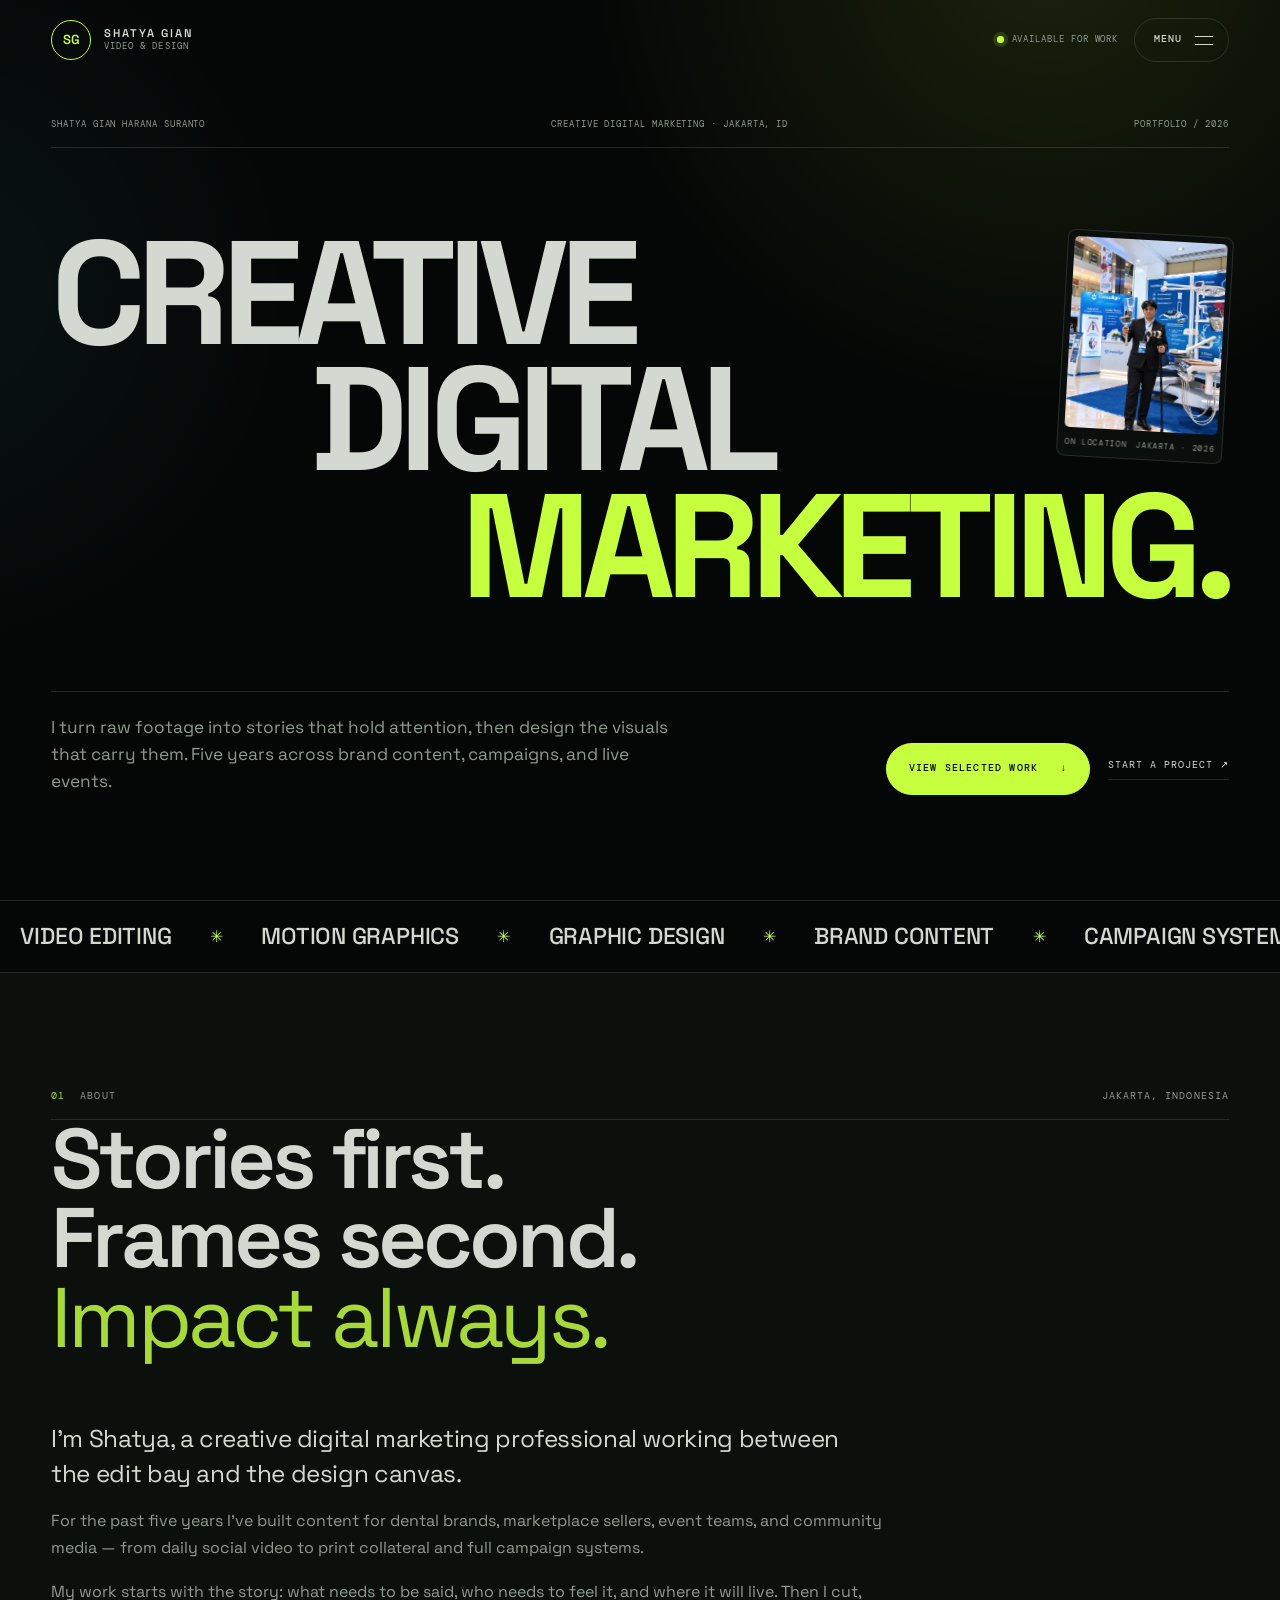
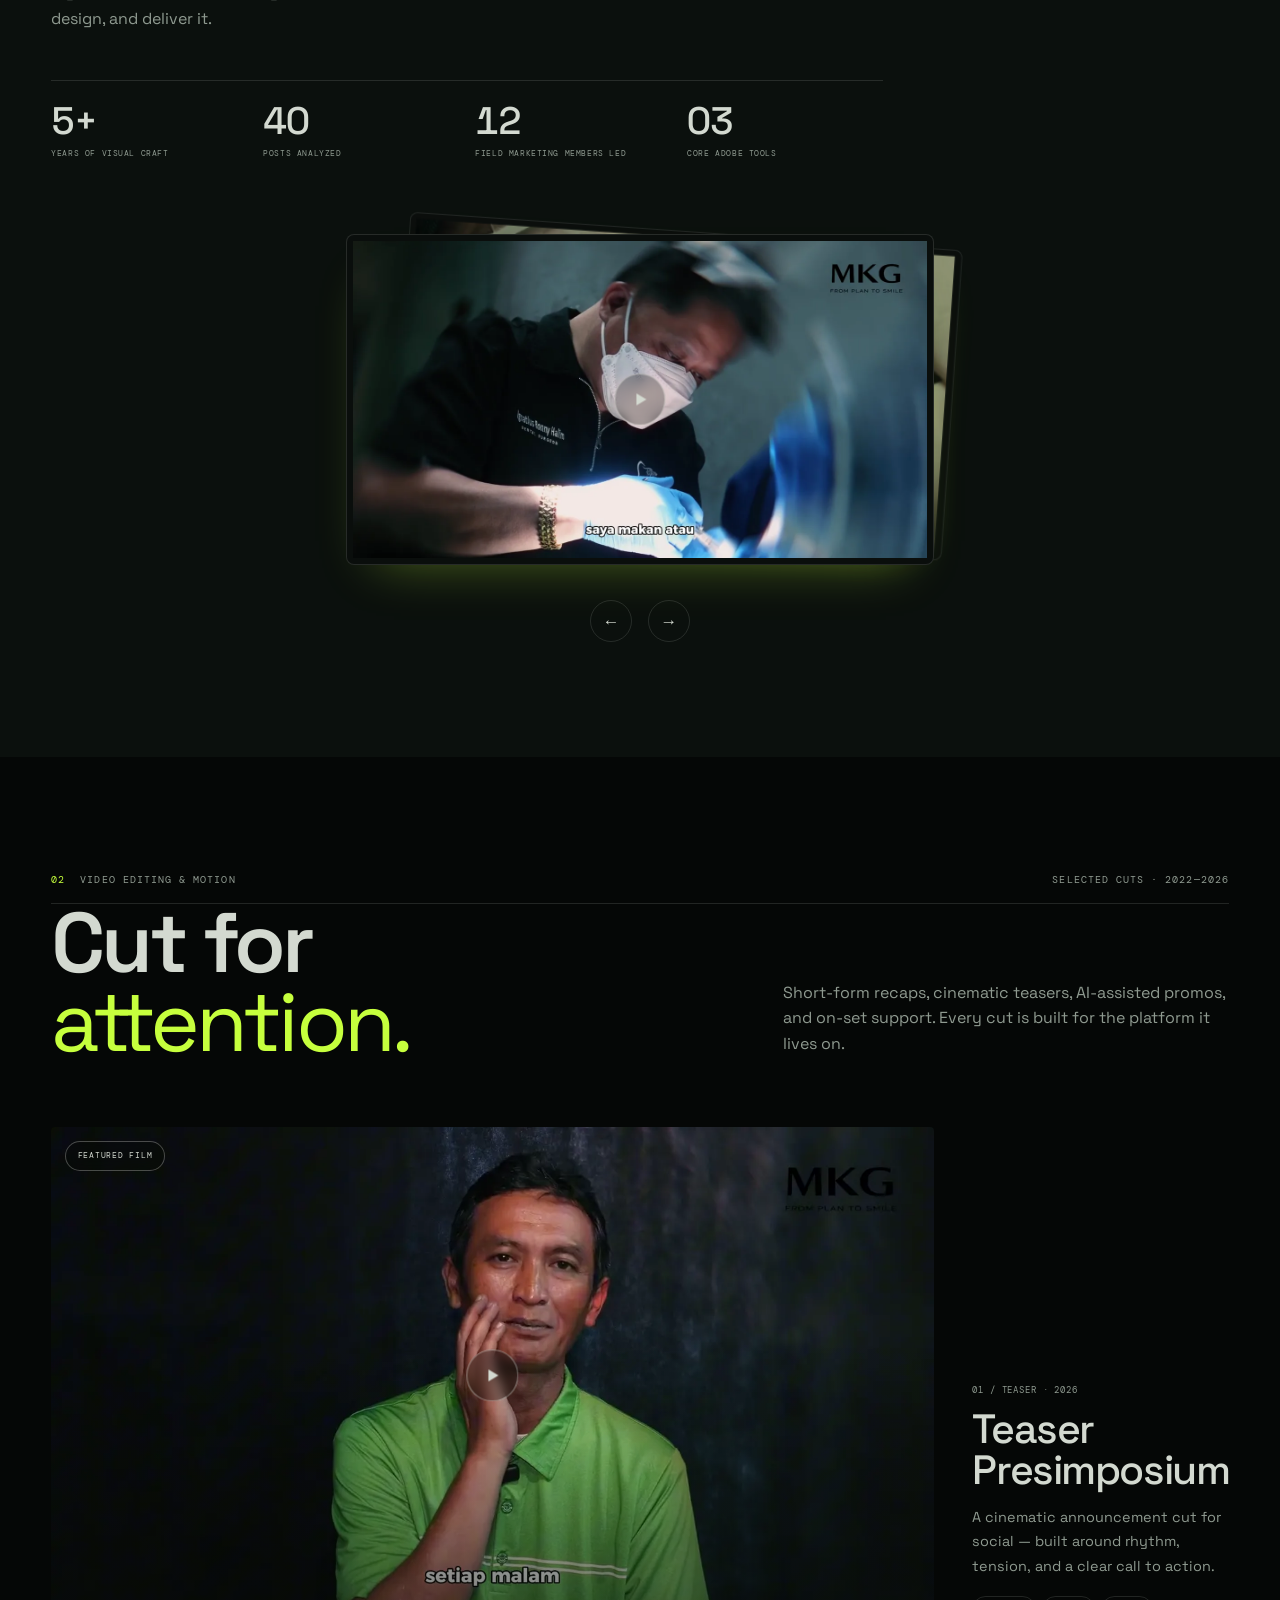
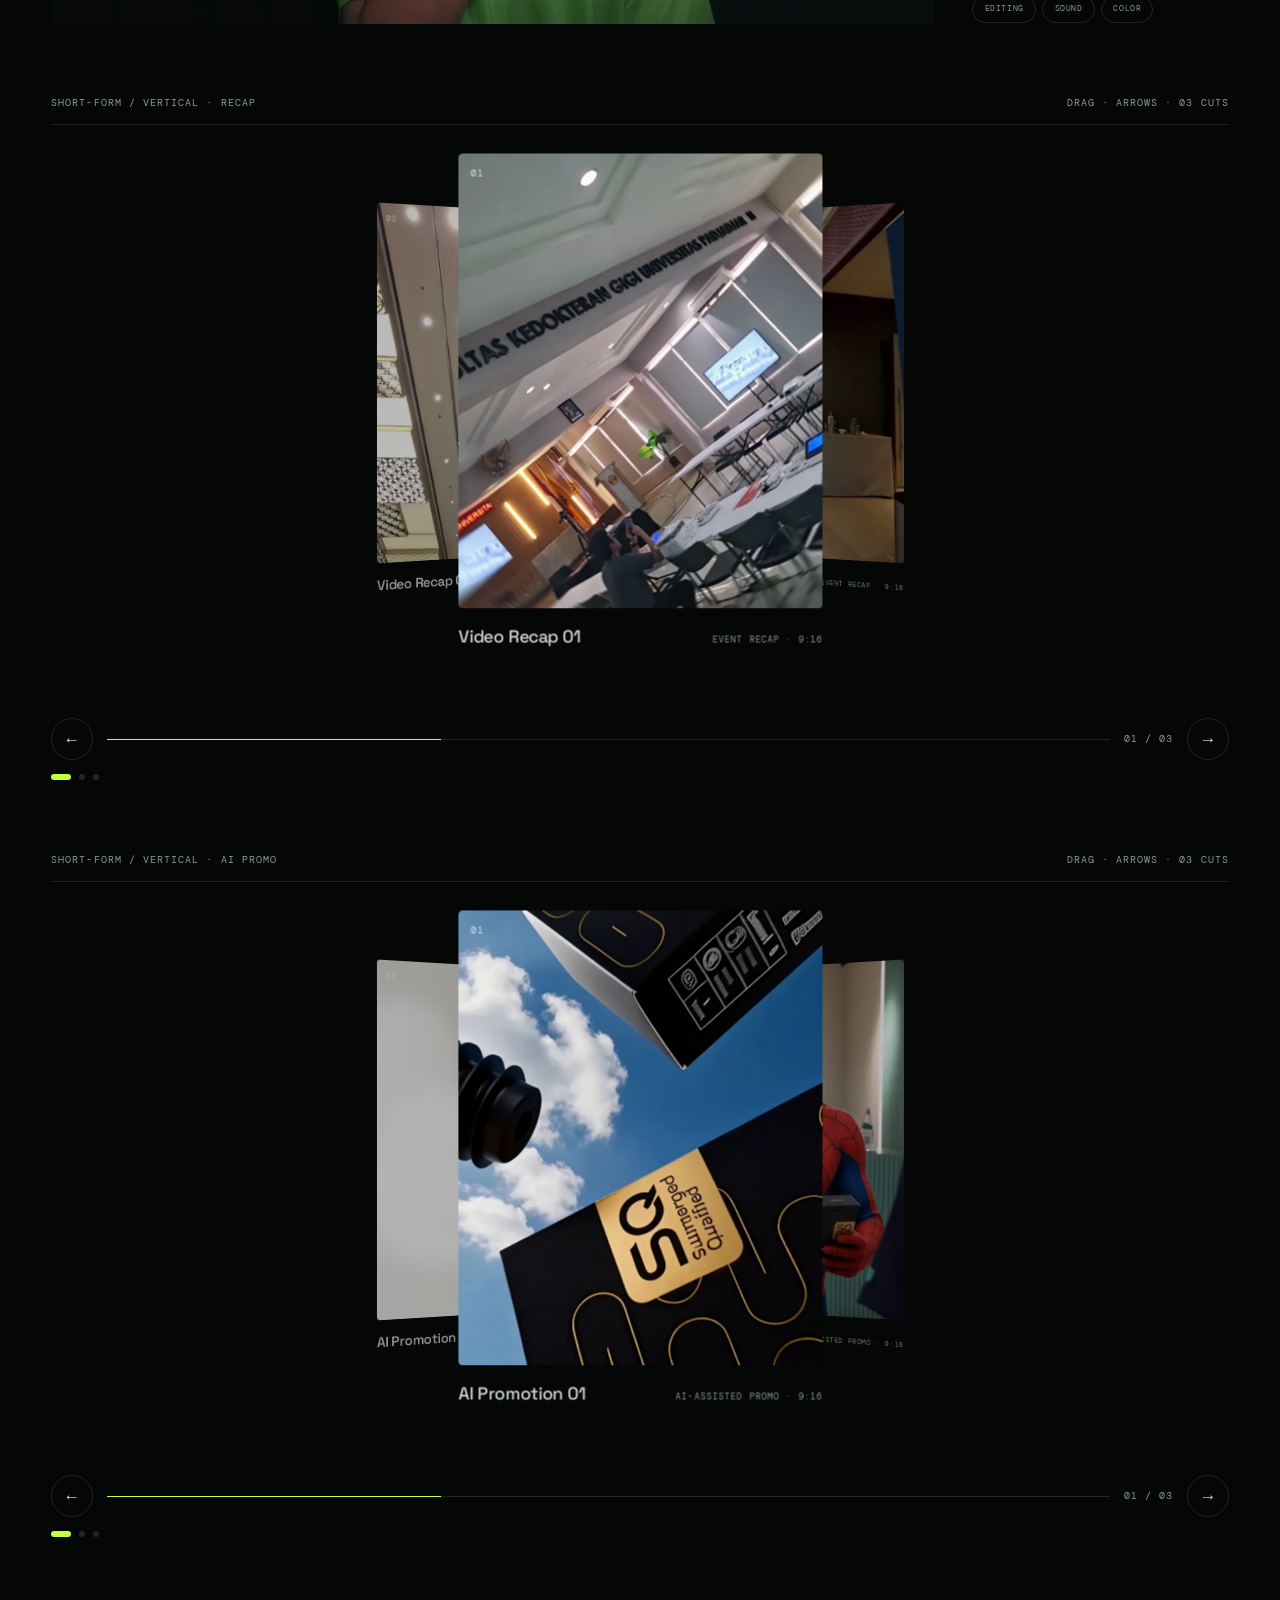
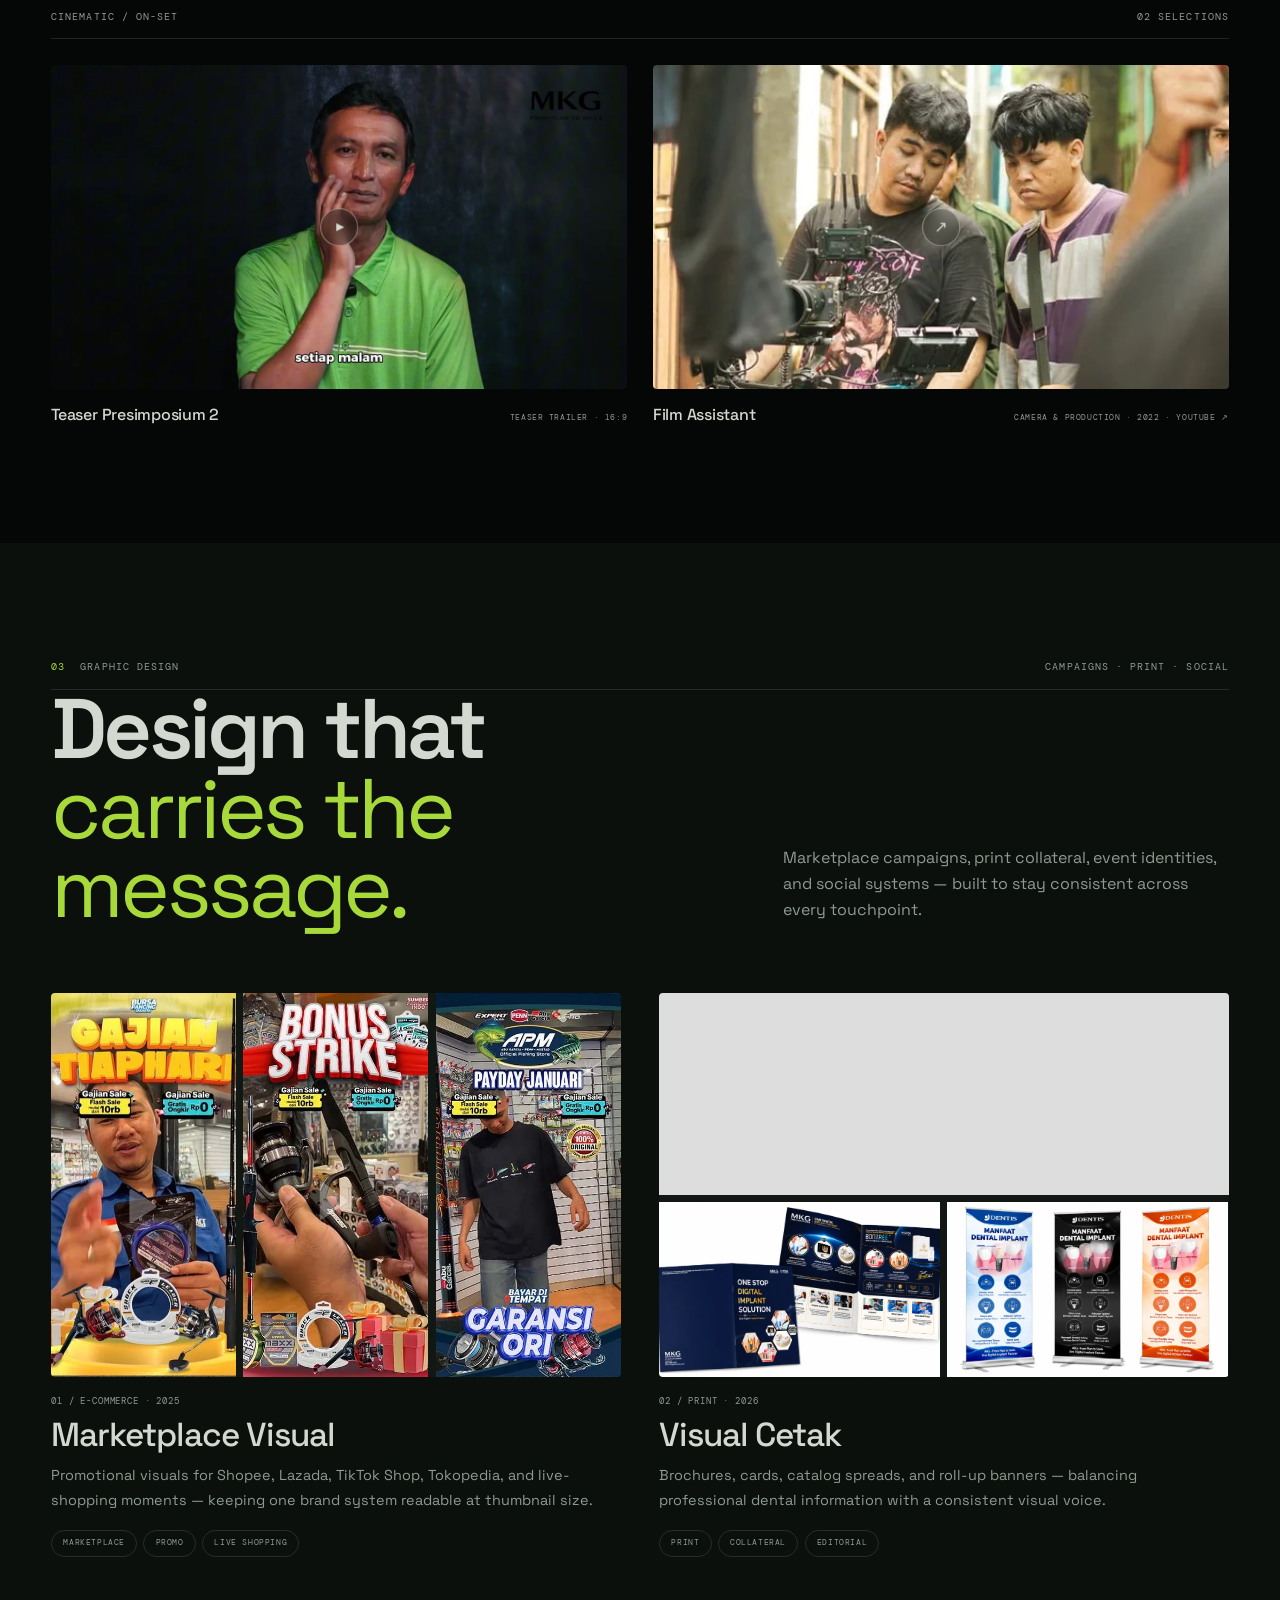
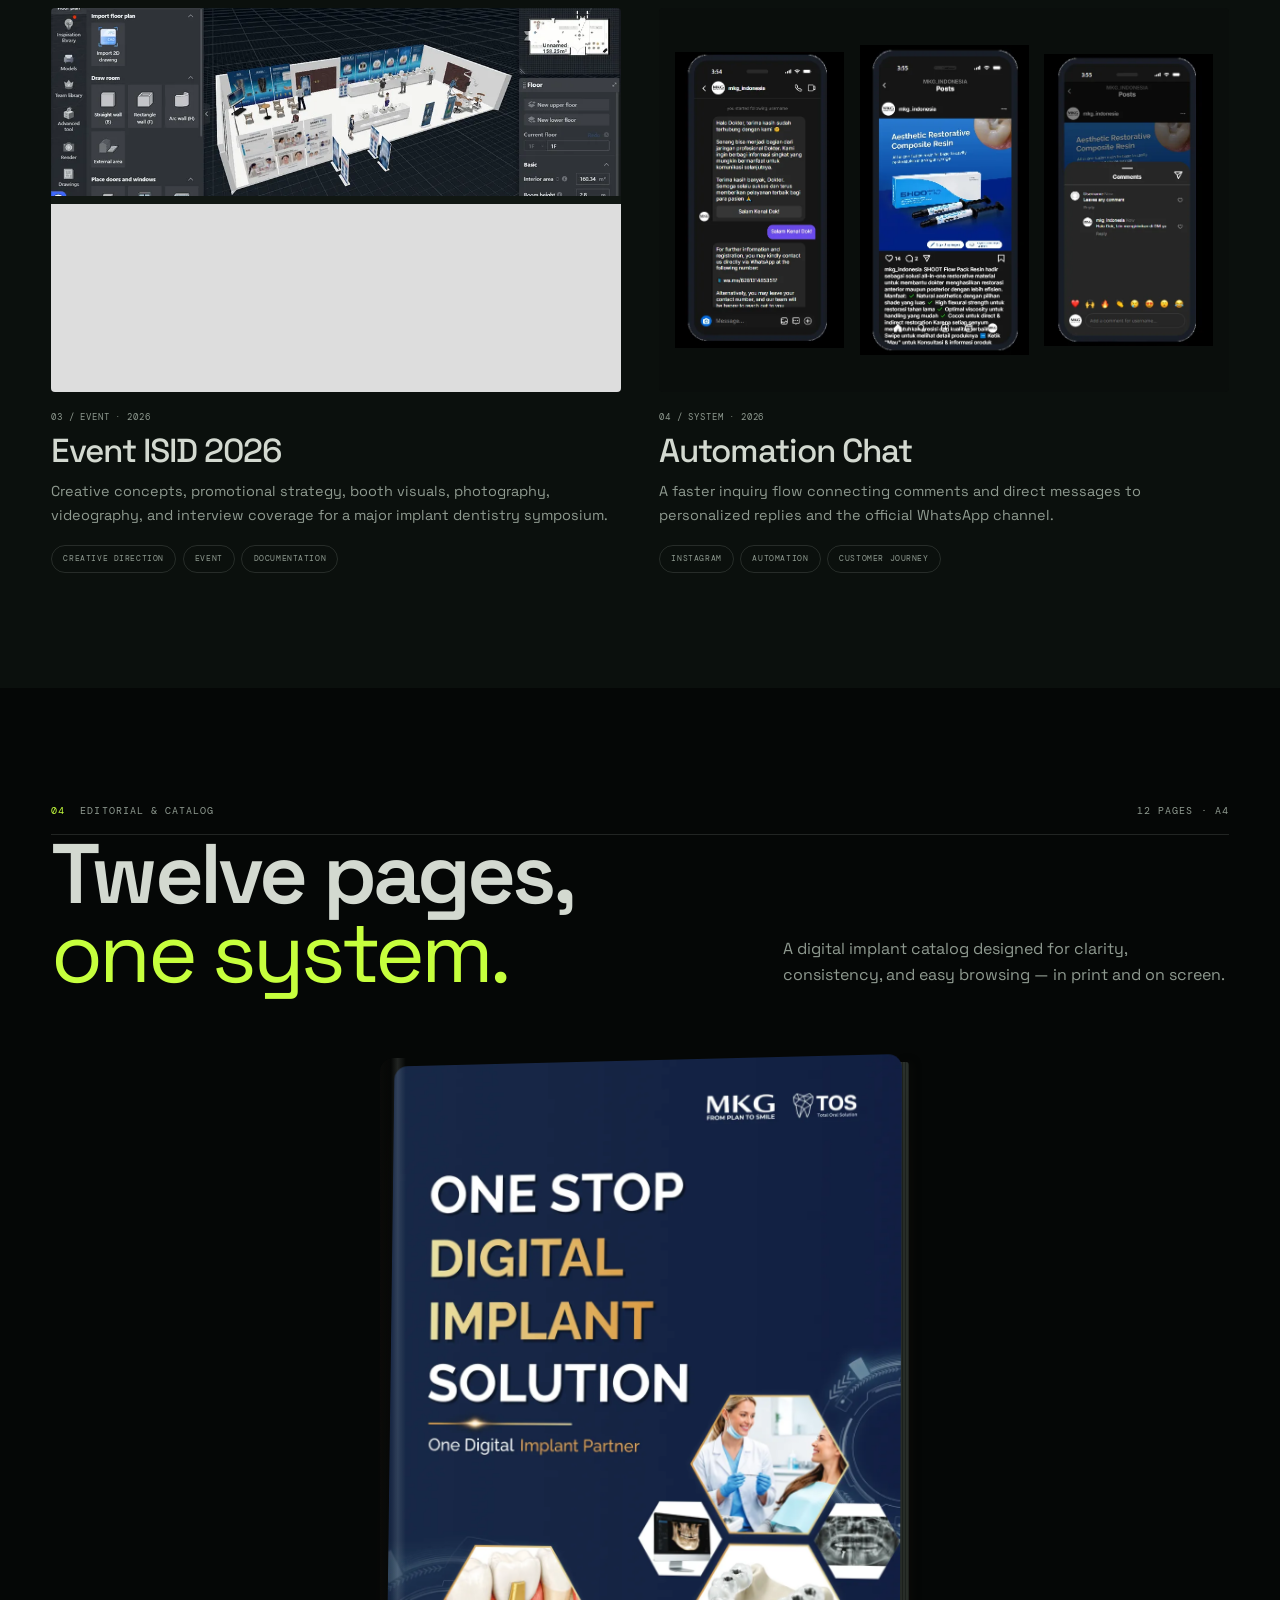
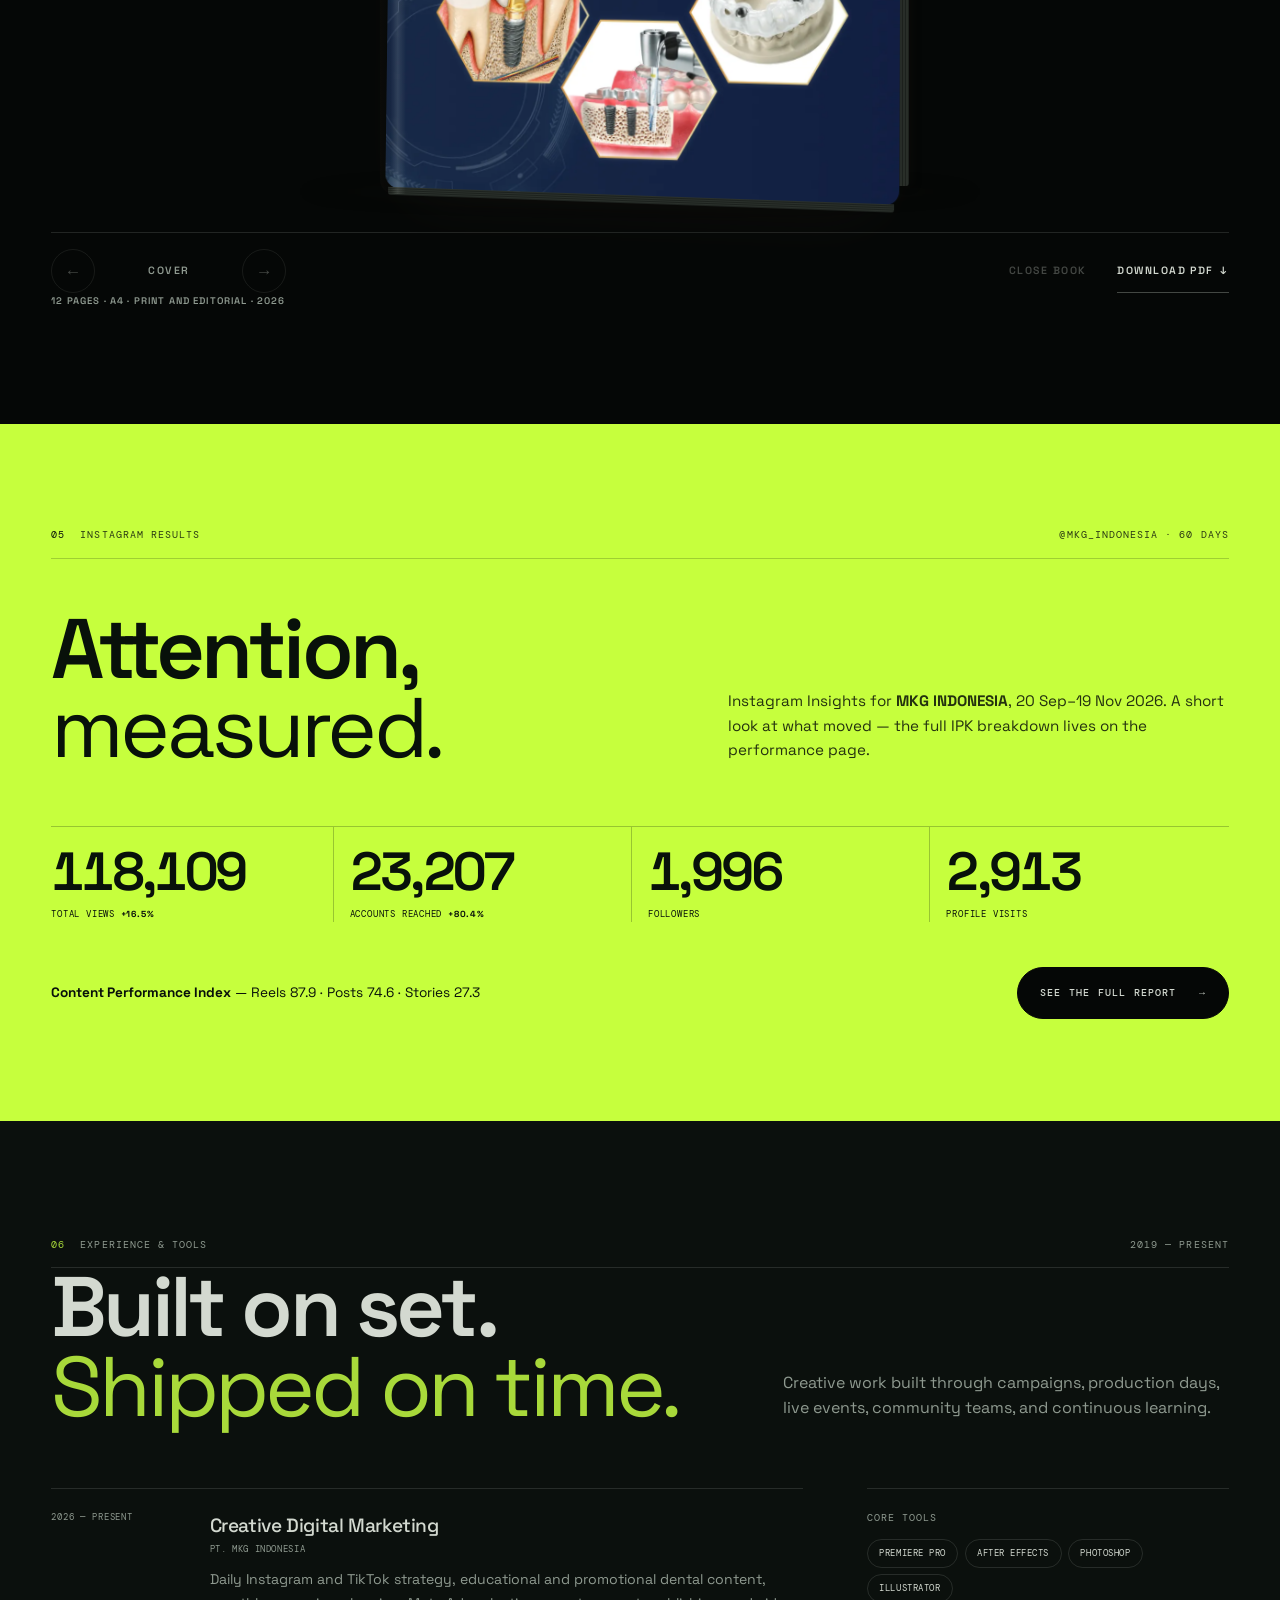
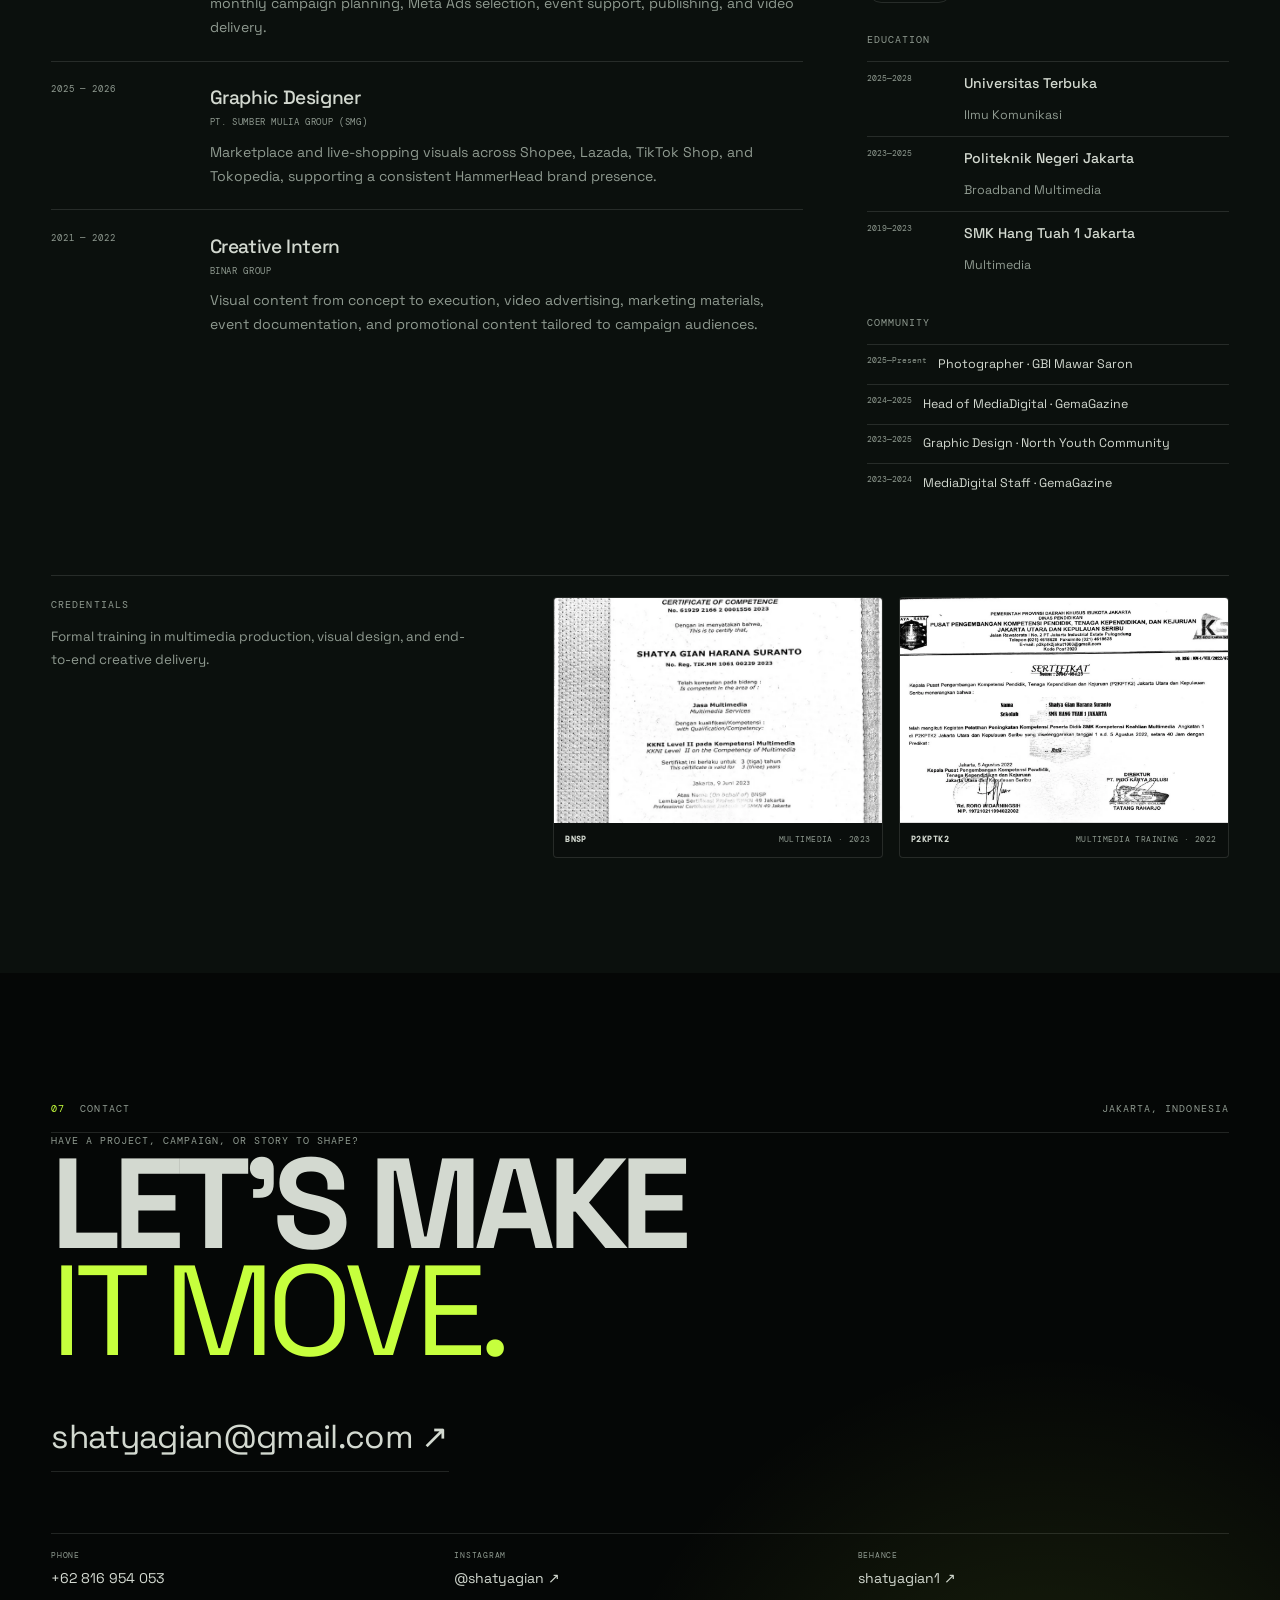
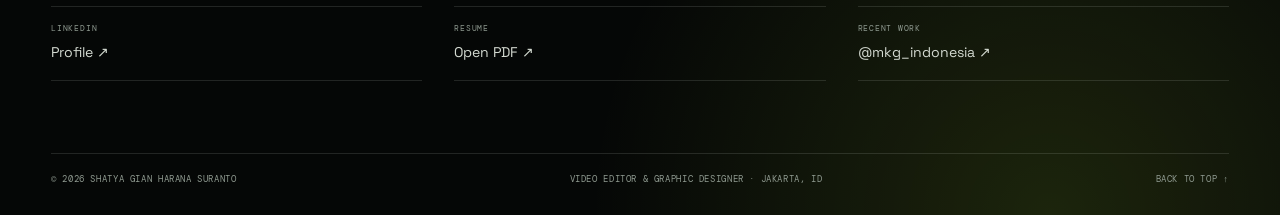
==== commit 39a6246d: "Restore teaser media styling and stop wrapper float" ====
--- a/index.html
+++ b/index.html
@@ -31,9 +31,9 @@
   <link rel="preload" href="assets/fonts/space-grotesk-latin.woff2" as="font" type="font/woff2" crossorigin>
   <link rel="preload" href="assets/fonts/dm-mono-400-latin.woff2" as="font" type="font/woff2" crossorigin>
   <link rel="preload" href="assets/images/img-001.webp?v=2" as="image" type="image/webp">
-  <link rel="stylesheet" href="styles.css?v=27">
+  <link rel="stylesheet" href="styles.css?v=28">
   <script src="assets/vendor/page-flip.browser.js" defer></script>
-  <script src="app.js?v=21" defer></script>
+  <script src="app.js?v=22" defer></script>
   <script type="application/ld+json">
   {
     "@context": "https://schema.org",
@@ -177,7 +177,7 @@
           </div>
         </div>
 
-        <div class="wf-about__reel-shell reveal" data-float="idle">
+        <div class="wf-about__reel-shell reveal">
           <div class="wf-teaser-stack" data-teaser-stack role="region" aria-roledescription="carousel" aria-label="Teaser Presimposium cuts">
             <div class="wf-teaser-stack__stage" role="group" aria-label="Teaser videos">
               <button class="wf-teaser-media" type="button" data-teaser-media data-active data-project="teaserAbout1" aria-label="Play Teaser Presimposium">
--- a/styles.css
+++ b/styles.css
@@ -4554,21 +4554,32 @@
   width: var(--wf-teaser-w);
   margin-left: calc(var(--wf-teaser-w) / -2);
   aspect-ratio: 16 / 9;
-  padding: 0;
-  border: 0;
-  border-radius: 0;
+  padding: 0.4rem;
+  border: 1px solid var(--wf-line);
+  border-radius: 8px;
   overflow: hidden;
-  background: #000;
+  background: var(--wf-bg-2);
   cursor: pointer;
-  transform: translate(var(--wf-tx, 0%), var(--wf-ty, 0%)) rotate(var(--wf-rot, 0deg));
+  transform:
+    translate(var(--wf-tx, 0%), var(--wf-ty, 0%))
+    rotate(var(--wf-rot, 0deg))
+    scale(var(--wf-scale, 1));
+  opacity: var(--wf-card-opacity, 1);
   z-index: var(--wf-media-z, 1);
-  transition: transform 560ms var(--ease);
+  box-shadow: 0 18px 42px -30px rgba(198, 255, 61, 0.35);
+  transition: transform 560ms var(--ease), opacity 560ms var(--ease), box-shadow 560ms var(--ease), border-color 200ms ease;
+}
+
+.wf-teaser-media:hover {
+  border-color: var(--wf-accent);
 }
 
 .wf-teaser-media:not([data-active]) {
   --wf-tx: 6%;
   --wf-ty: -4%;
   --wf-rot: 4deg;
+  --wf-scale: 0.94;
+  --wf-card-opacity: 0.82;
   --wf-media-z: 1;
 }
 
@@ -4576,7 +4587,10 @@
   --wf-tx: 0%;
   --wf-ty: 0%;
   --wf-rot: 0deg;
+  --wf-scale: 1;
+  --wf-card-opacity: 1;
   --wf-media-z: 2;
+  box-shadow: 0 24px 50px -30px rgba(198, 255, 61, 0.4);
 }
 
 .wf-teaser-media img {
@@ -5922,7 +5936,6 @@
     animation: none;
   }
 
-  .wf-about__reel-shell,
   .wf-shot img,
   .wf-video-card__media img,
   .wf-feature__media img,
@@ -6202,14 +6215,6 @@
   transition: transform 280ms var(--ease), box-shadow 280ms var(--ease);
 }
 
-.wf-page .wf-about__reel-shell[data-float] {
-  --wf-depth: 900px;
-  translate: 0px;
-  rotate: 0deg;
-  scale: 1;
-  box-shadow: 0 18px 42px -30px rgba(198, 255, 61, 0.35);
-}
-
 .wf-page .wf-hero__portrait[data-float] {
   --wf-spin: 3.2deg;
   --wf-depth: 900px;
@@ -6232,10 +6237,6 @@
   .wf-page [data-float]:hover {
     --wf-float-lift: -6px;
     box-shadow: 0 24px 48px -28px rgba(198, 255, 61, 0.45);
-  }
-
-  .wf-page .wf-about__reel-shell[data-float]:hover {
-    --wf-float-lift: -4px;
   }
 
   .wf-page .wf-hero__portrait[data-float]:hover {
@@ -6255,29 +6256,9 @@
     }
   }
 
-  @keyframes wf-about-reel-float {
-    0%,
-    100% {
-      translate: 0 0;
-      rotate: -0.45deg;
-      scale: 1;
-    }
-    50% {
-      translate: 0 -16px;
-      rotate: 0.45deg;
-      scale: 1.01;
-    }
-  }
-
   .wf-page [data-float="idle"] {
     animation: wf-media-drift 6.5s ease-in-out infinite;
     will-change: transform;
-  }
-
-  .wf-page .wf-about__reel-shell[data-float="idle"] {
-    animation: wf-about-reel-float 5.6s ease-in-out infinite;
-    animation-delay: -1.2s;
-    will-change: translate, rotate, scale;
   }
 
   .wf-page .wf-feature__media[data-float="idle"] {
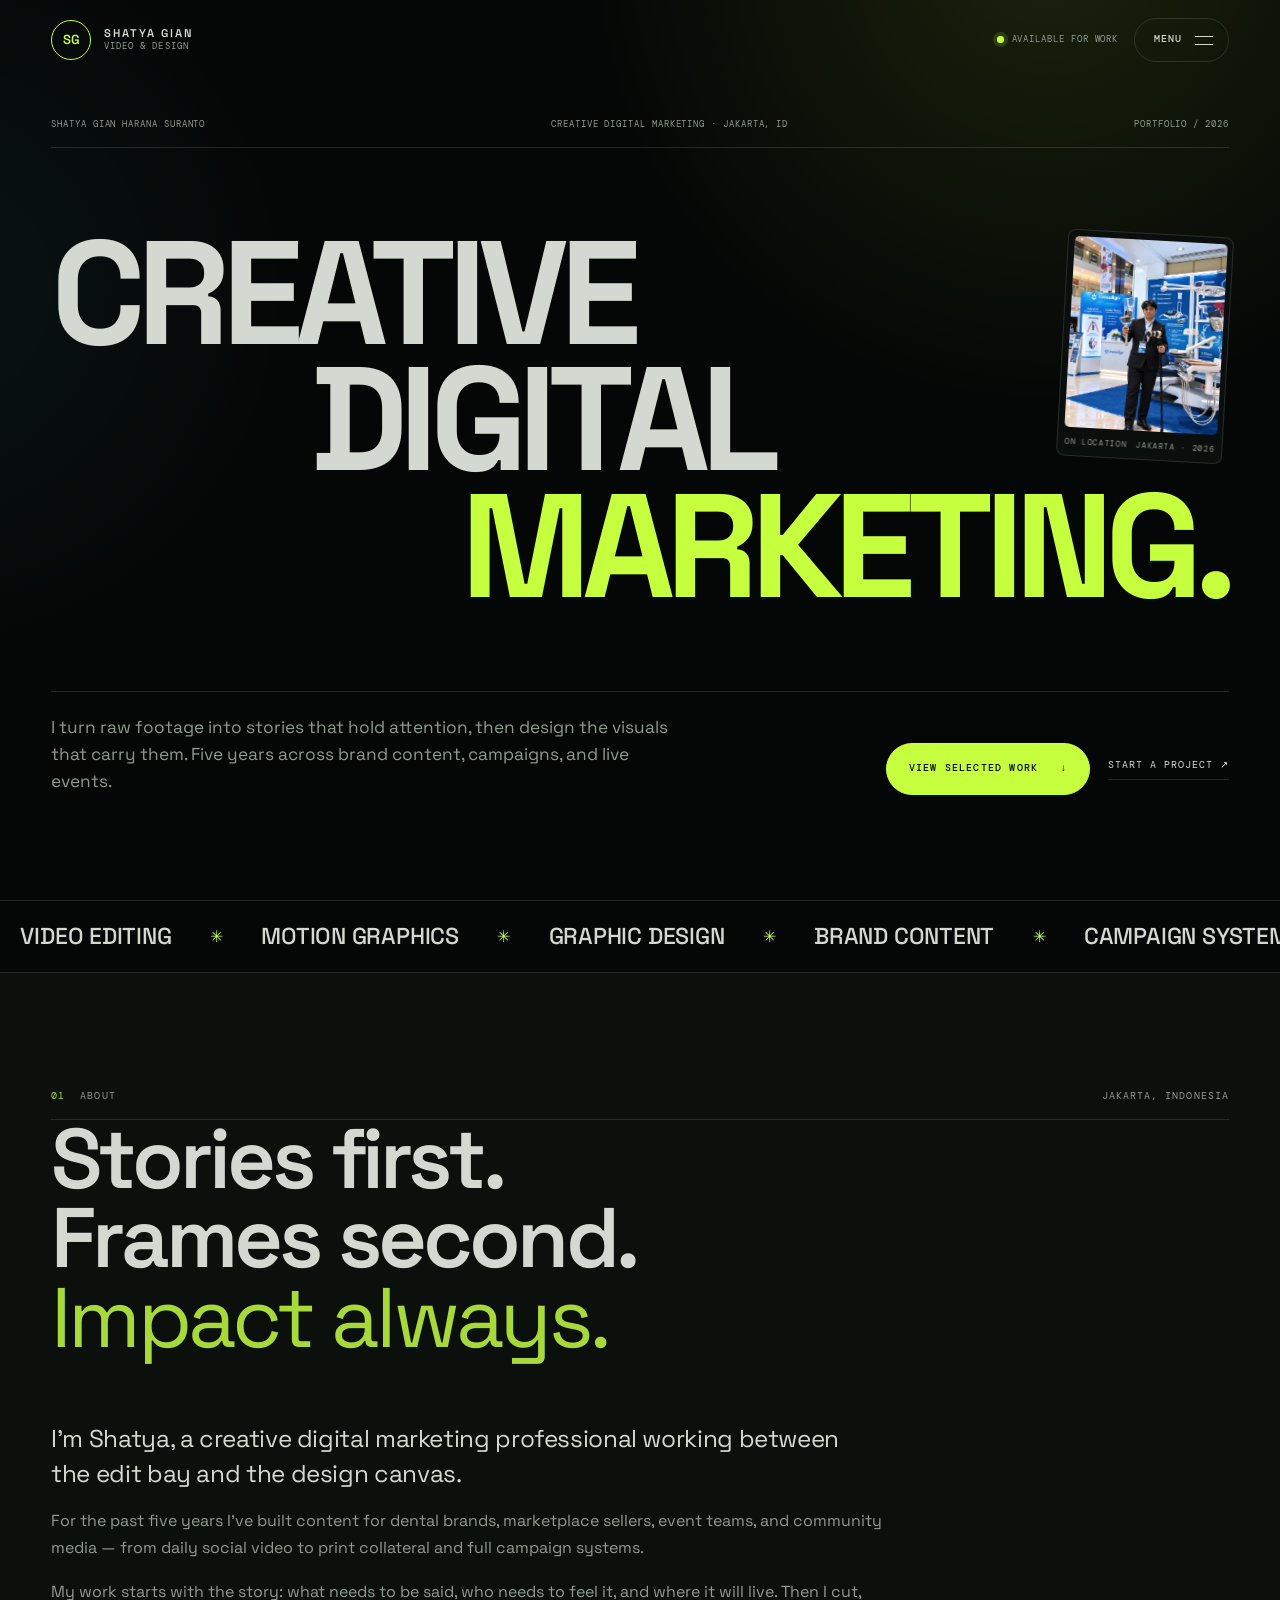
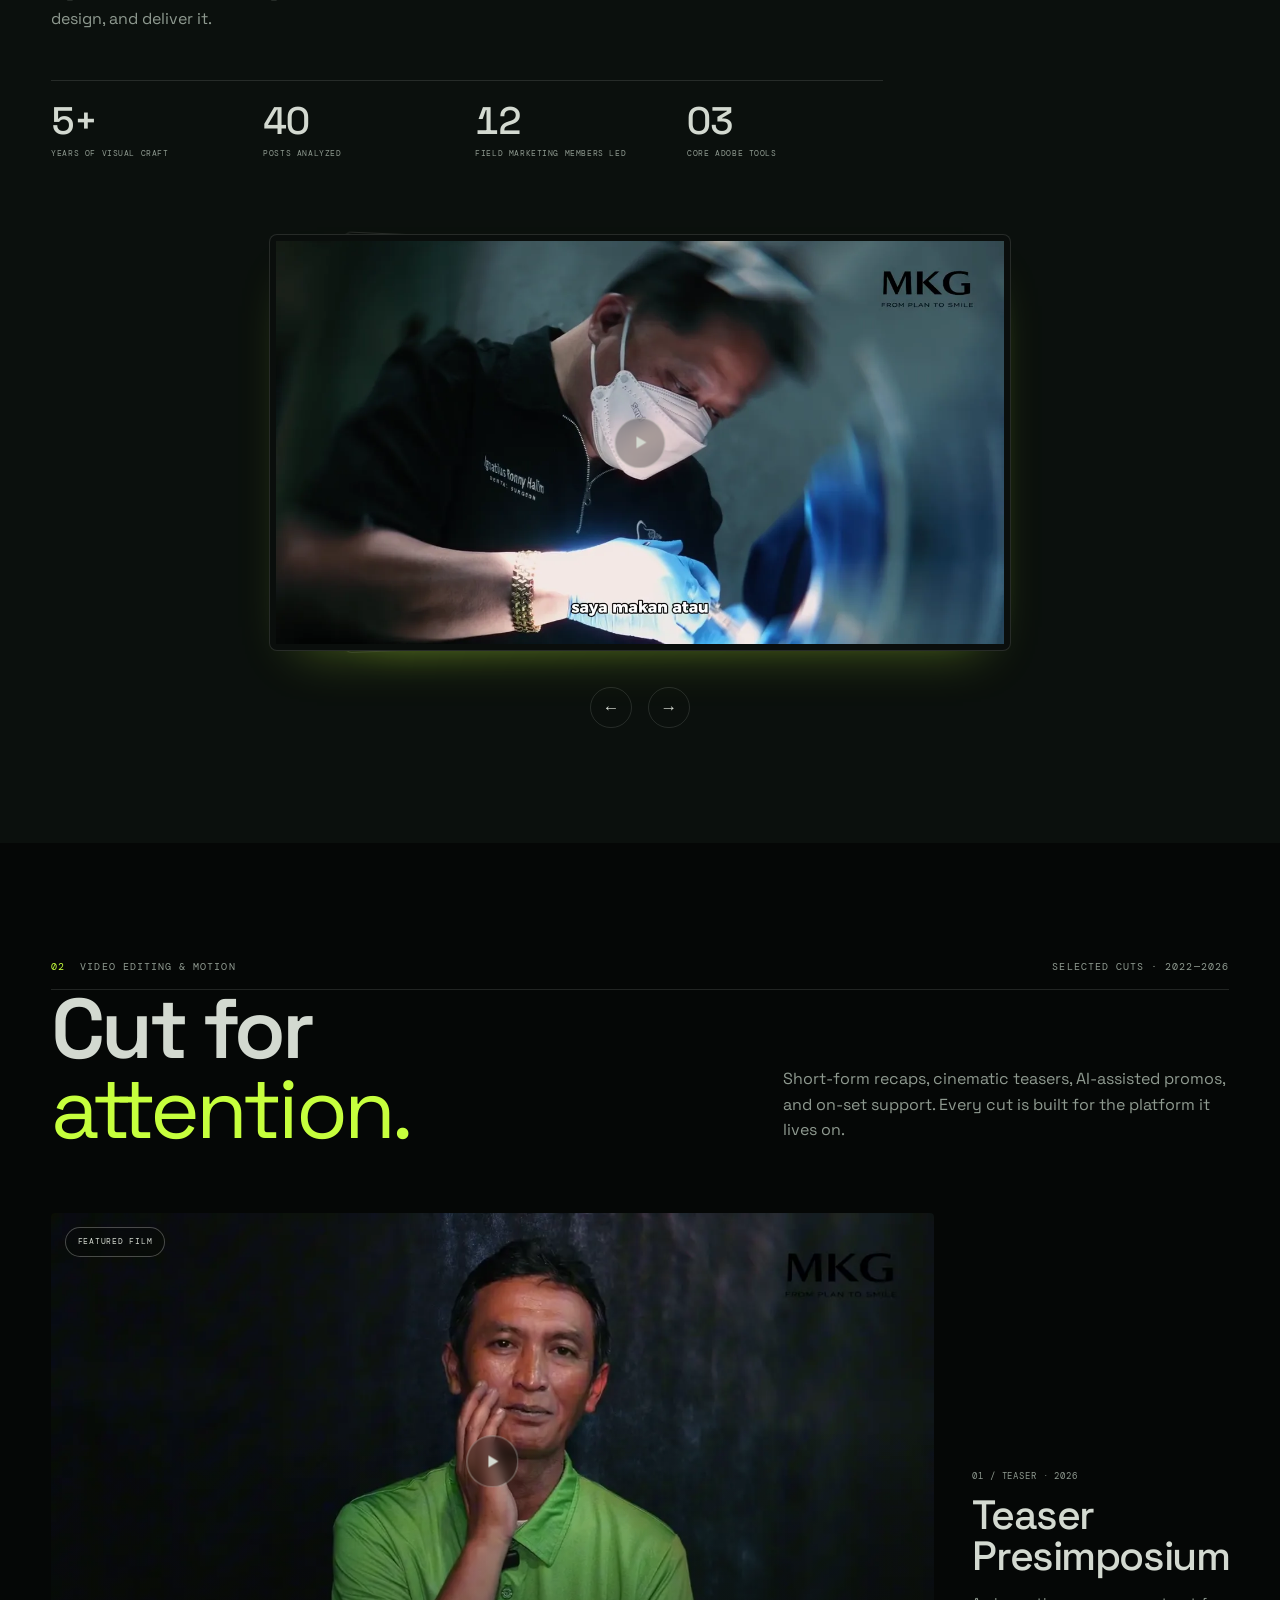
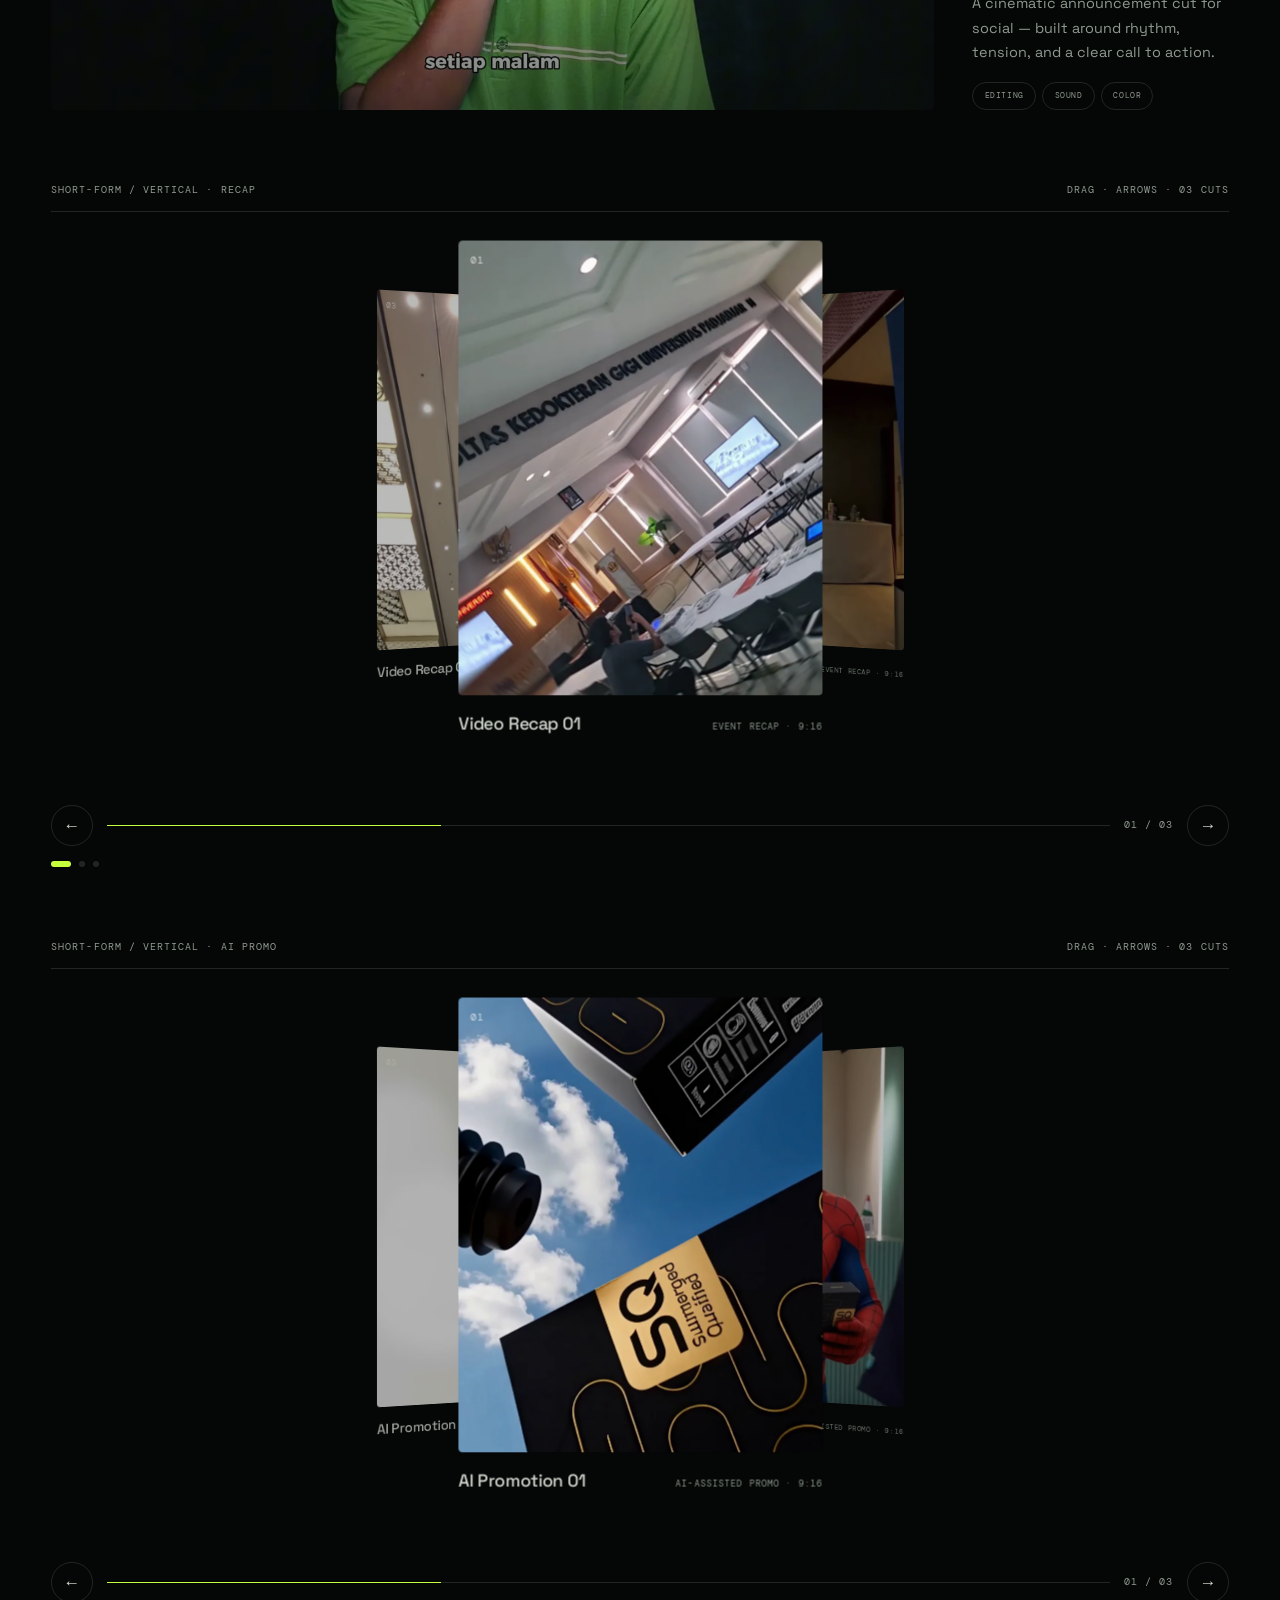
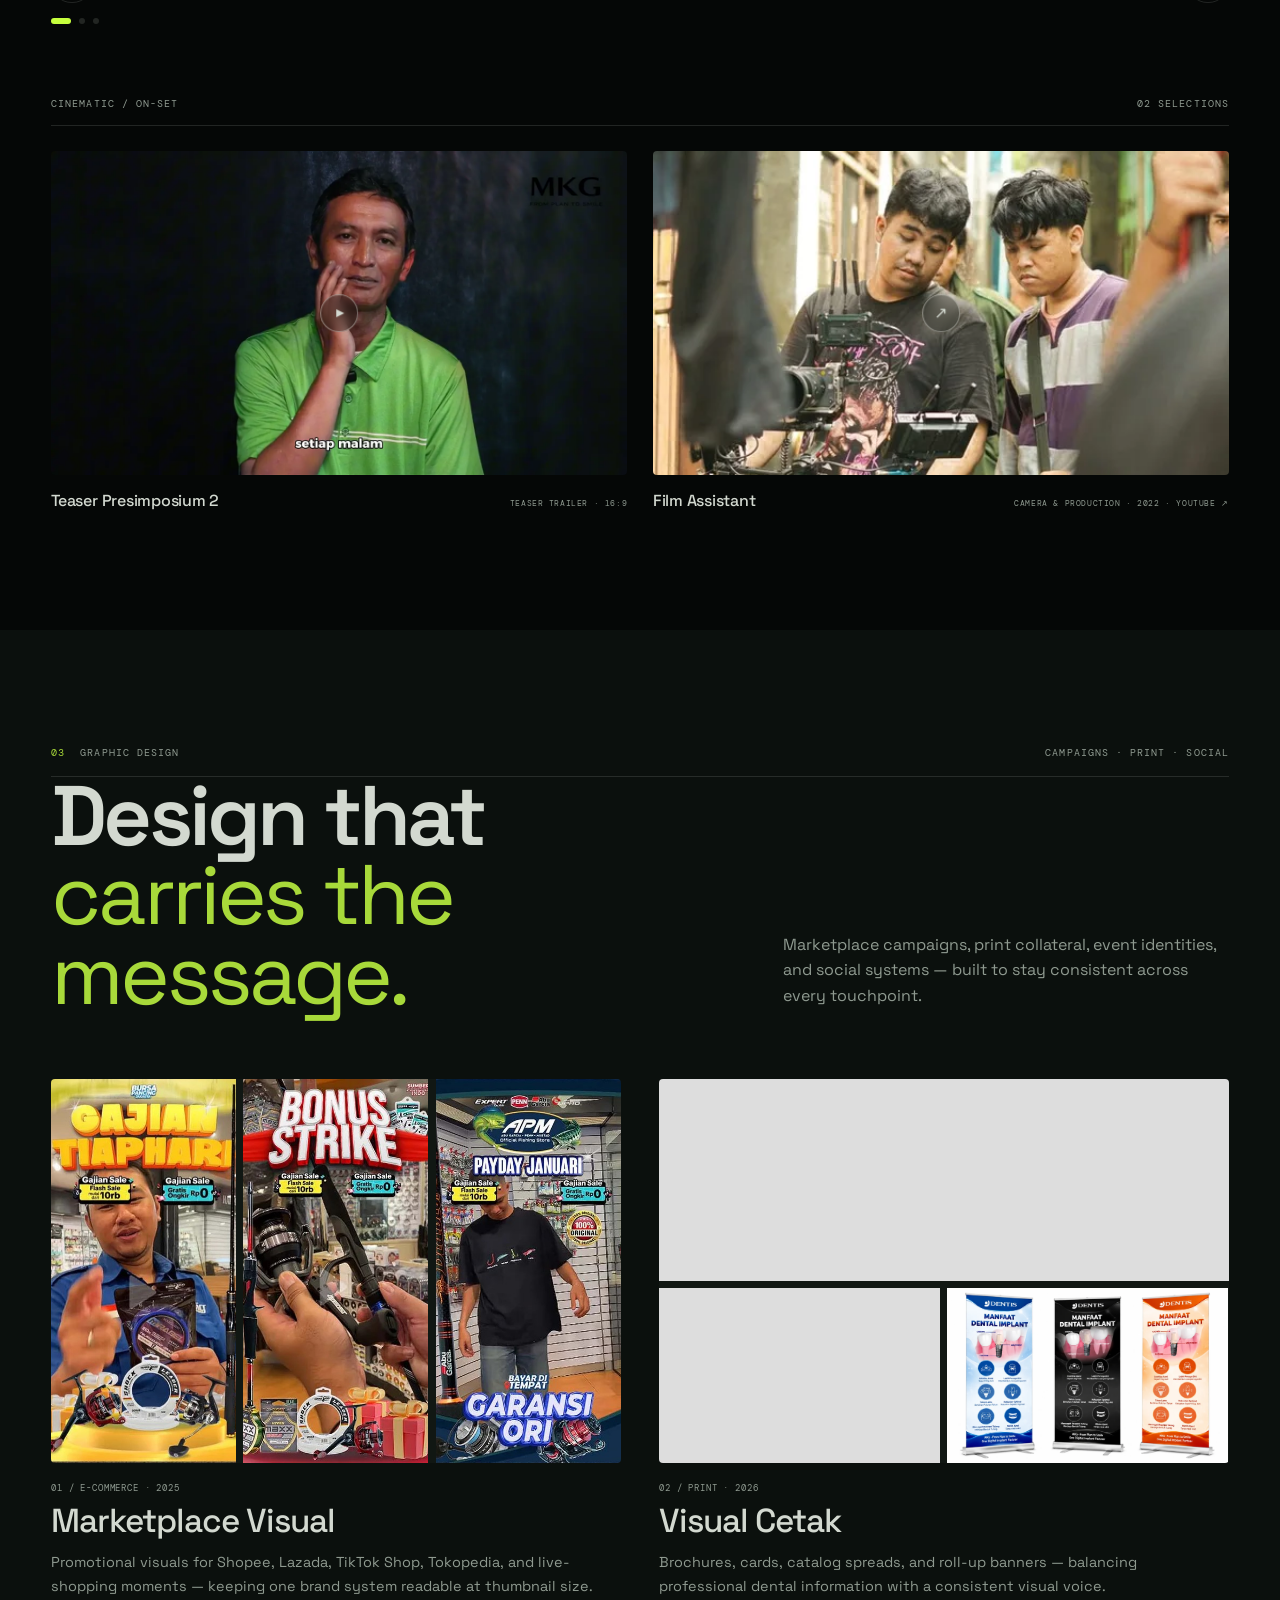
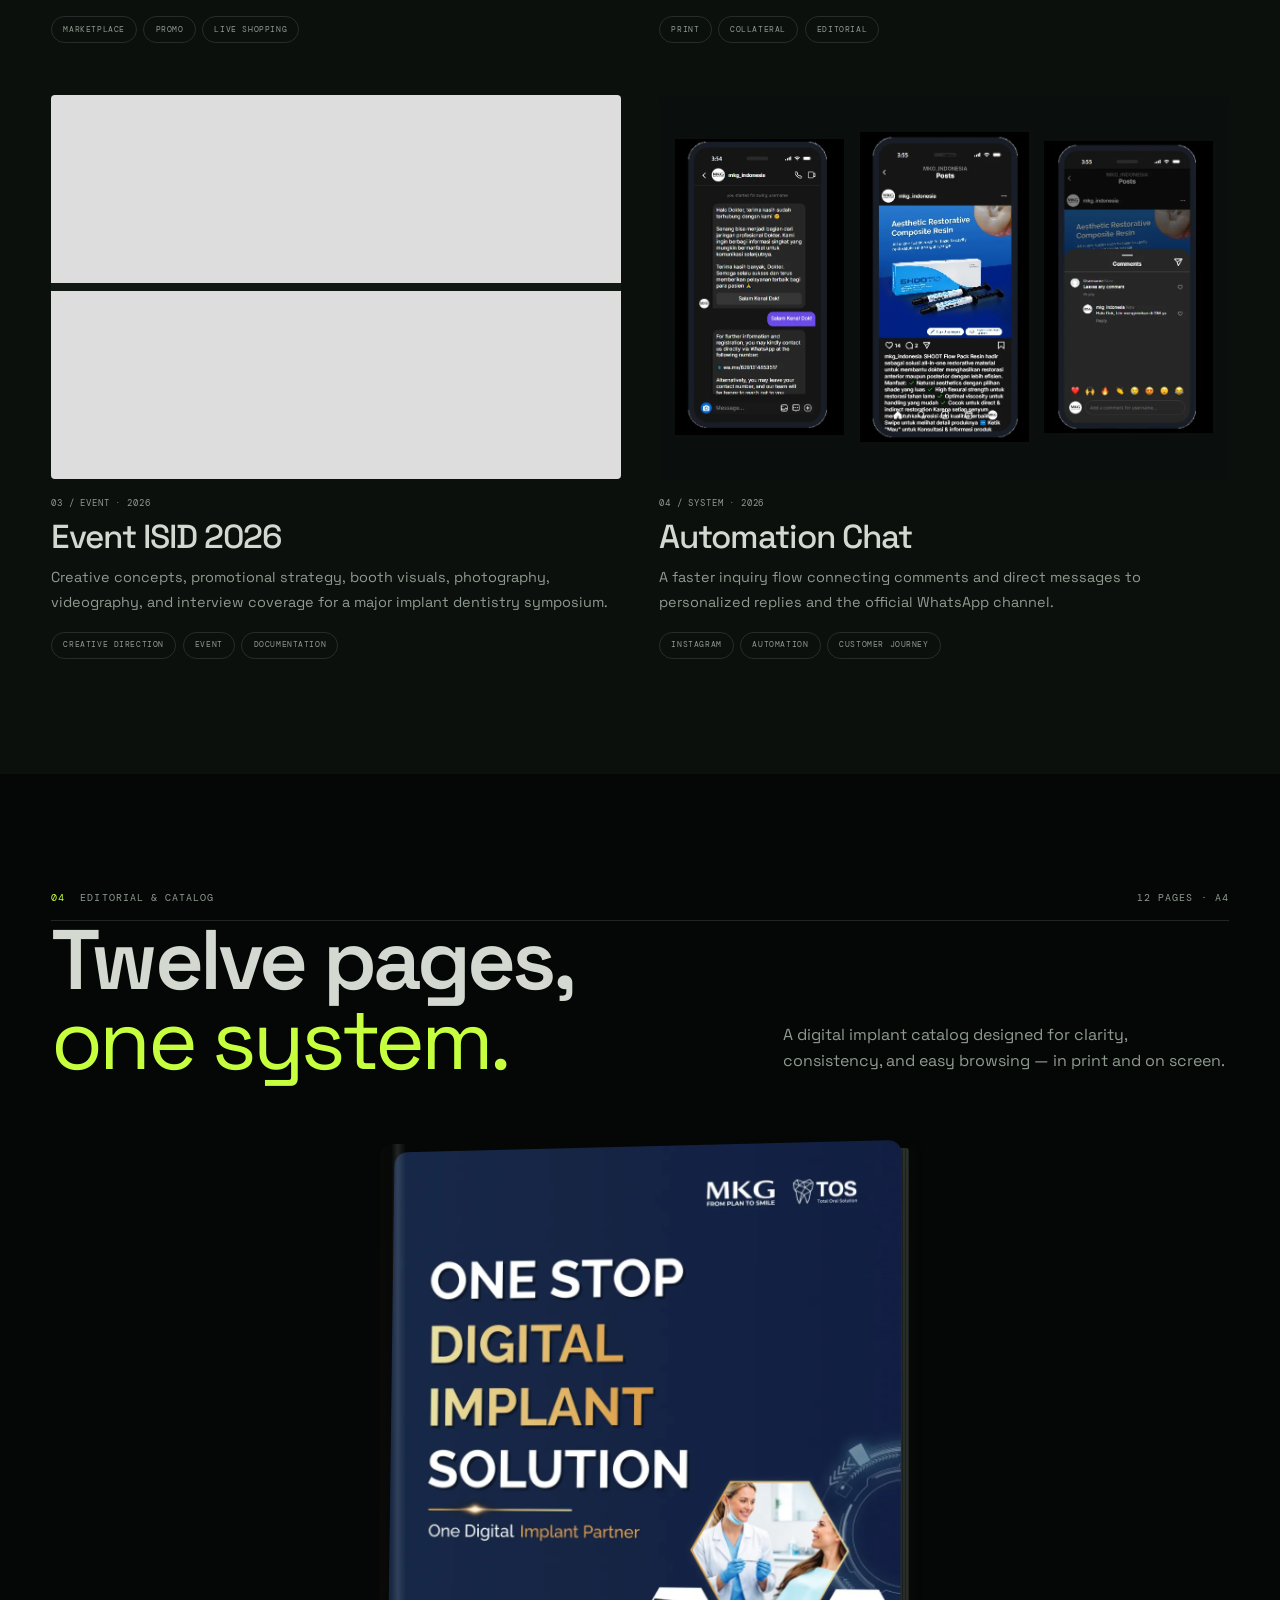
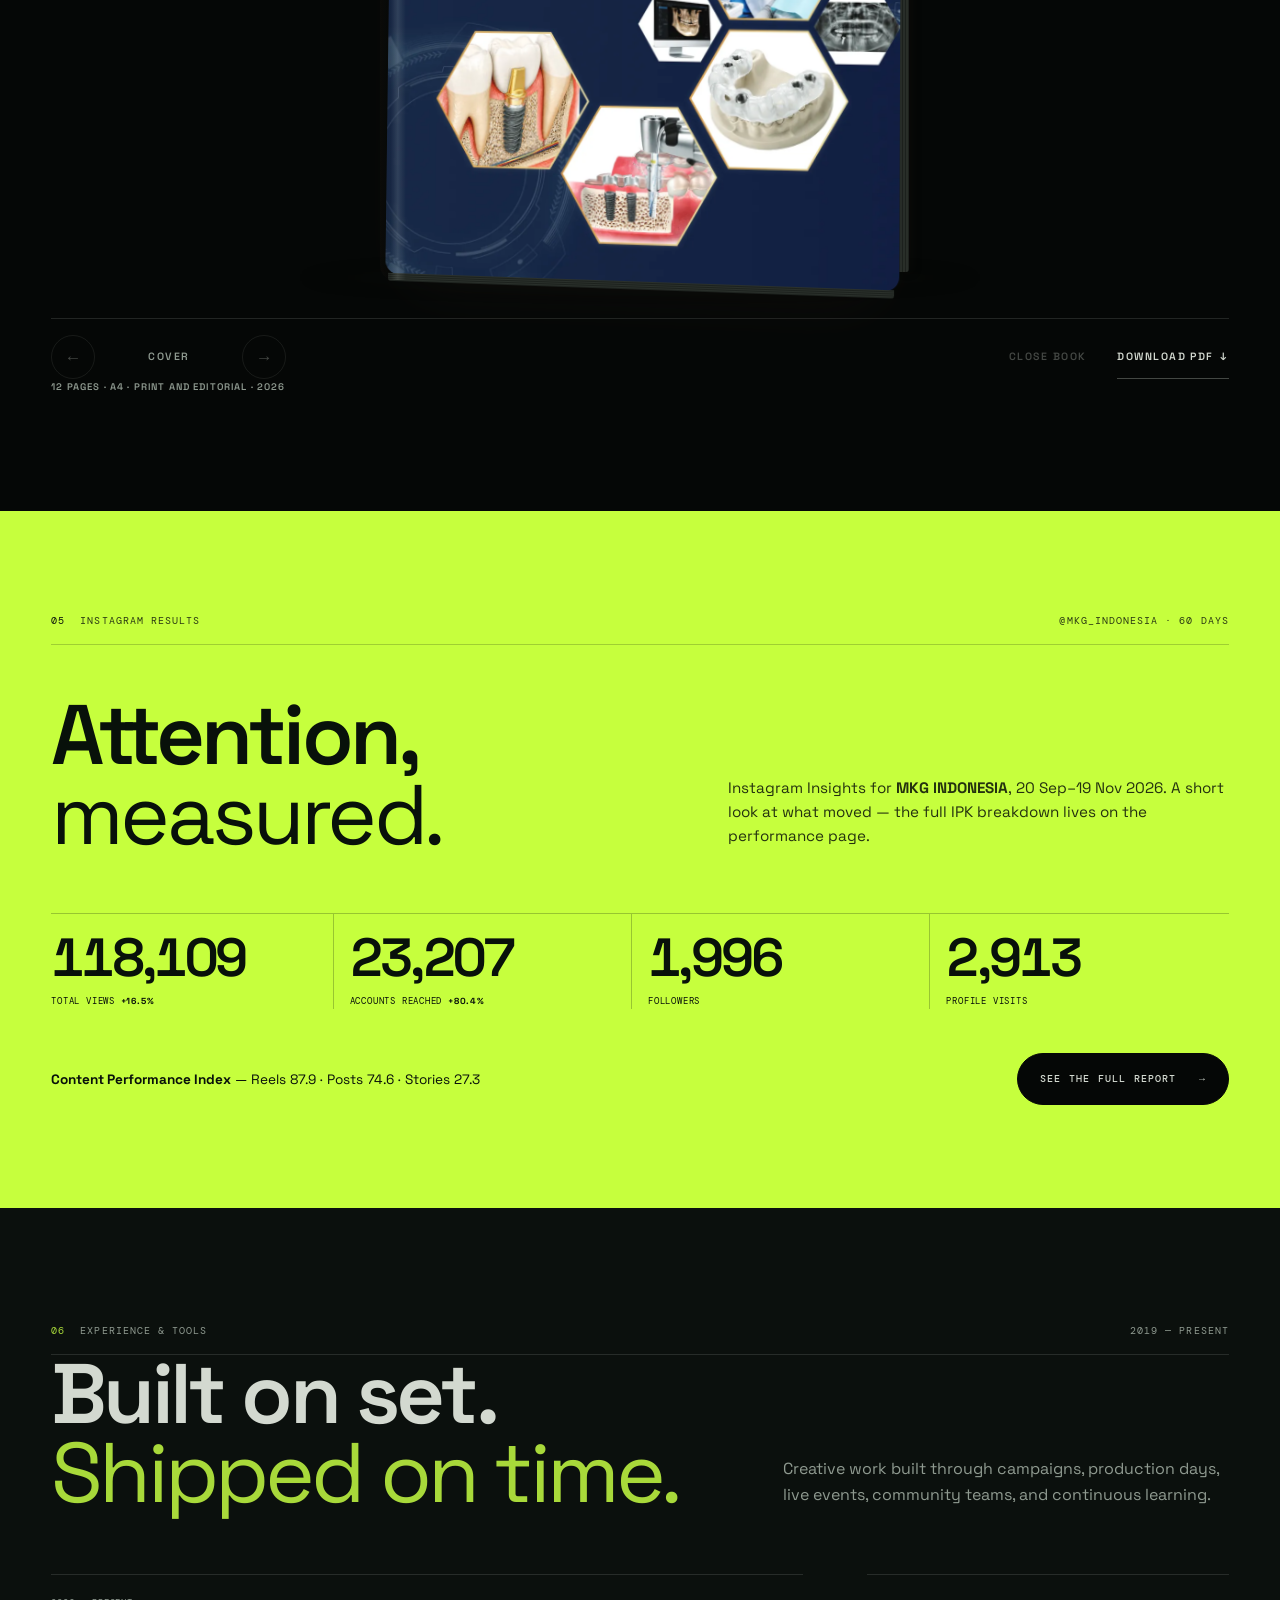
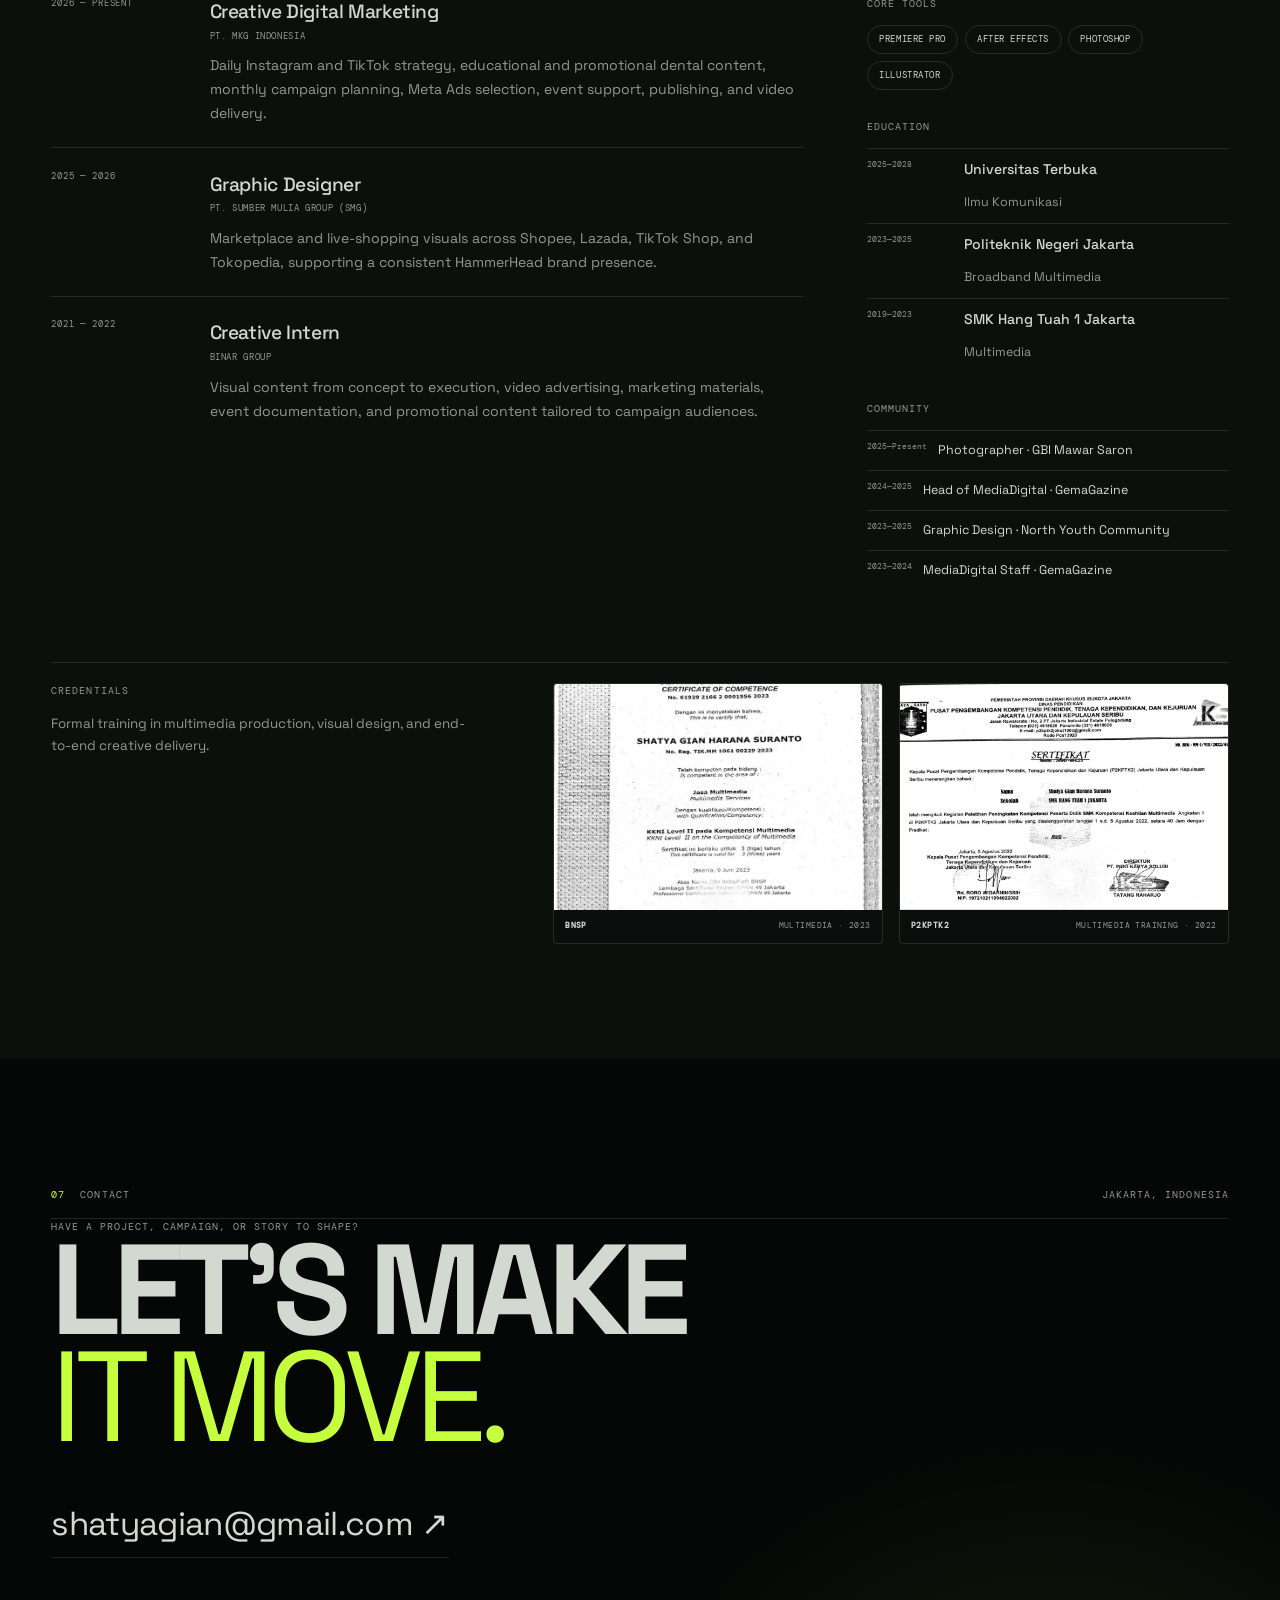
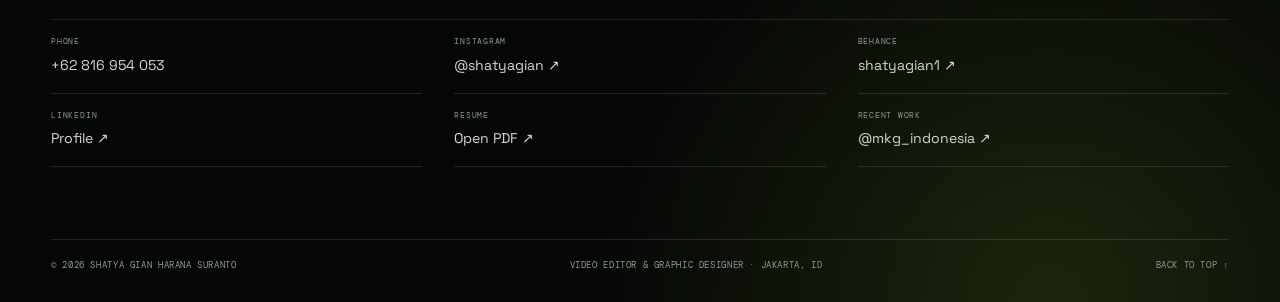
==== commit 2e871b63: "Enlarge About teaser media and use vertical-axis flip" ====
--- a/index.html
+++ b/index.html
@@ -31,9 +31,9 @@
   <link rel="preload" href="assets/fonts/space-grotesk-latin.woff2" as="font" type="font/woff2" crossorigin>
   <link rel="preload" href="assets/fonts/dm-mono-400-latin.woff2" as="font" type="font/woff2" crossorigin>
   <link rel="preload" href="assets/images/img-001.webp?v=2" as="image" type="image/webp">
-  <link rel="stylesheet" href="styles.css?v=28">
+  <link rel="stylesheet" href="styles.css?v=29">
   <script src="assets/vendor/page-flip.browser.js" defer></script>
-  <script src="app.js?v=22" defer></script>
+  <script src="app.js?v=23" defer></script>
   <script type="application/ld+json">
   {
     "@context": "https://schema.org",
--- a/styles.css
+++ b/styles.css
@@ -4532,19 +4532,20 @@
 }
 
 .wf-about__reel-shell {
-  width: min(70%, 60rem);
+  width: min(82%, 68rem);
   margin: clamp(2.5rem, 6vw, 4.5rem) auto 0;
 }
 
 .wf-teaser-stack {
-  --wf-teaser-w: clamp(18rem, 46vw, 46rem);
+  --wf-teaser-w: clamp(22rem, 58vw, 56rem);
   position: relative;
 }
 
 .wf-teaser-stack__stage {
   position: relative;
   height: calc(var(--wf-teaser-w) * 0.5625 + 1.2rem);
-  perspective: 1200px;
+  perspective: 1400px;
+  perspective-origin: 50% 50%;
 }
 
 .wf-teaser-media {
@@ -4562,12 +4563,13 @@
   cursor: pointer;
   transform:
     translate(var(--wf-tx, 0%), var(--wf-ty, 0%))
-    rotate(var(--wf-rot, 0deg))
+    rotateY(var(--wf-flip, 0deg))
     scale(var(--wf-scale, 1));
-  opacity: var(--wf-card-opacity, 1);
+  opacity: 1;
   z-index: var(--wf-media-z, 1);
   box-shadow: 0 18px 42px -30px rgba(198, 255, 61, 0.35);
-  transition: transform 560ms var(--ease), opacity 560ms var(--ease), box-shadow 560ms var(--ease), border-color 200ms ease;
+  transform-style: preserve-3d;
+  transition: transform 560ms var(--ease), box-shadow 560ms var(--ease), border-color 200ms ease;
 }
 
 .wf-teaser-media:hover {
@@ -4575,20 +4577,18 @@
 }
 
 .wf-teaser-media:not([data-active]) {
-  --wf-tx: 6%;
-  --wf-ty: -4%;
-  --wf-rot: 4deg;
+  --wf-tx: 8%;
+  --wf-ty: 0%;
+  --wf-flip: 16deg;
   --wf-scale: 0.94;
-  --wf-card-opacity: 0.82;
   --wf-media-z: 1;
 }
 
 .wf-teaser-media[data-active] {
   --wf-tx: 0%;
   --wf-ty: 0%;
-  --wf-rot: 0deg;
+  --wf-flip: 0deg;
   --wf-scale: 1;
-  --wf-card-opacity: 1;
   --wf-media-z: 2;
   box-shadow: 0 24px 50px -30px rgba(198, 255, 61, 0.4);
 }
@@ -5758,7 +5758,7 @@
   }
 
   .wf-teaser-stack {
-    --wf-teaser-w: min(78vw, 34rem);
+    --wf-teaser-w: min(88vw, 42rem);
   }
 
   .wf-credentials__grid {
@@ -5822,7 +5822,7 @@
   }
 
   .wf-teaser-stack {
-    --wf-teaser-w: min(86vw, 26rem);
+    --wf-teaser-w: min(94vw, 32rem);
   }
 
   .wf-hero__foot {
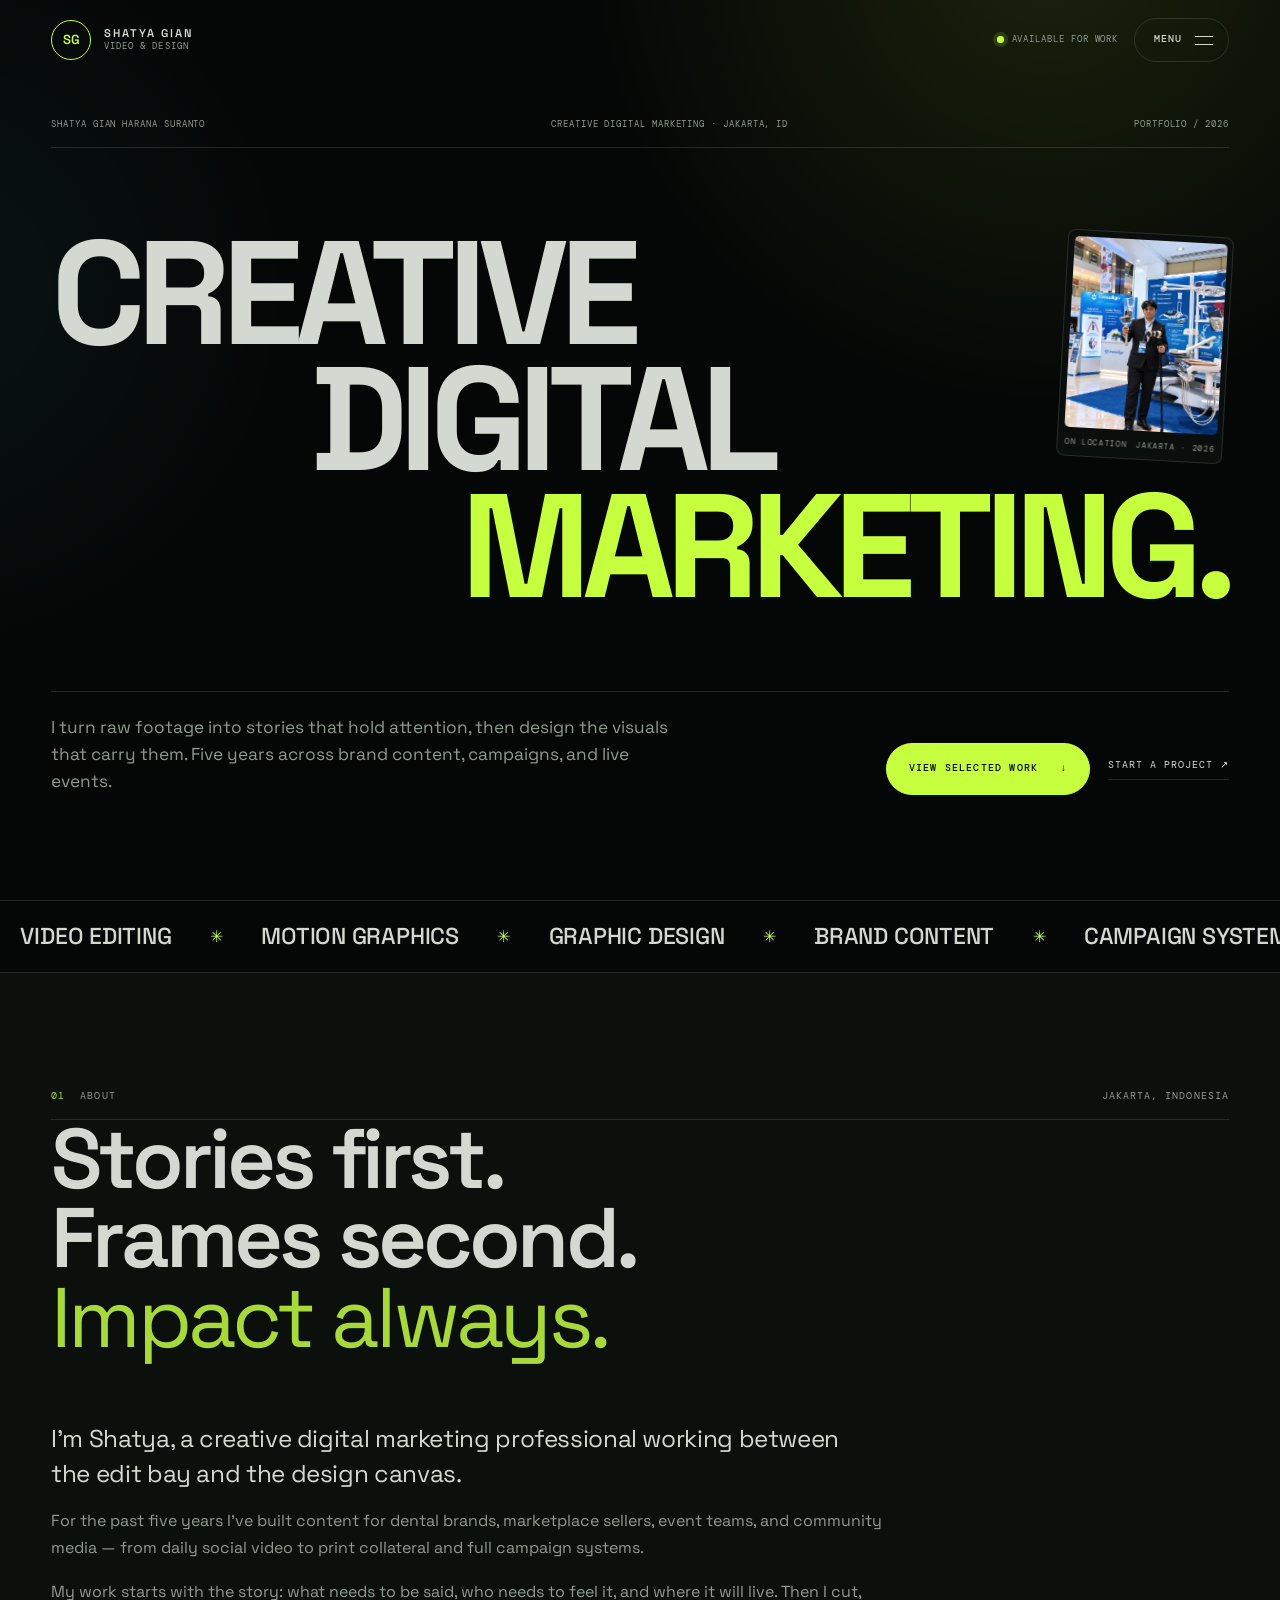
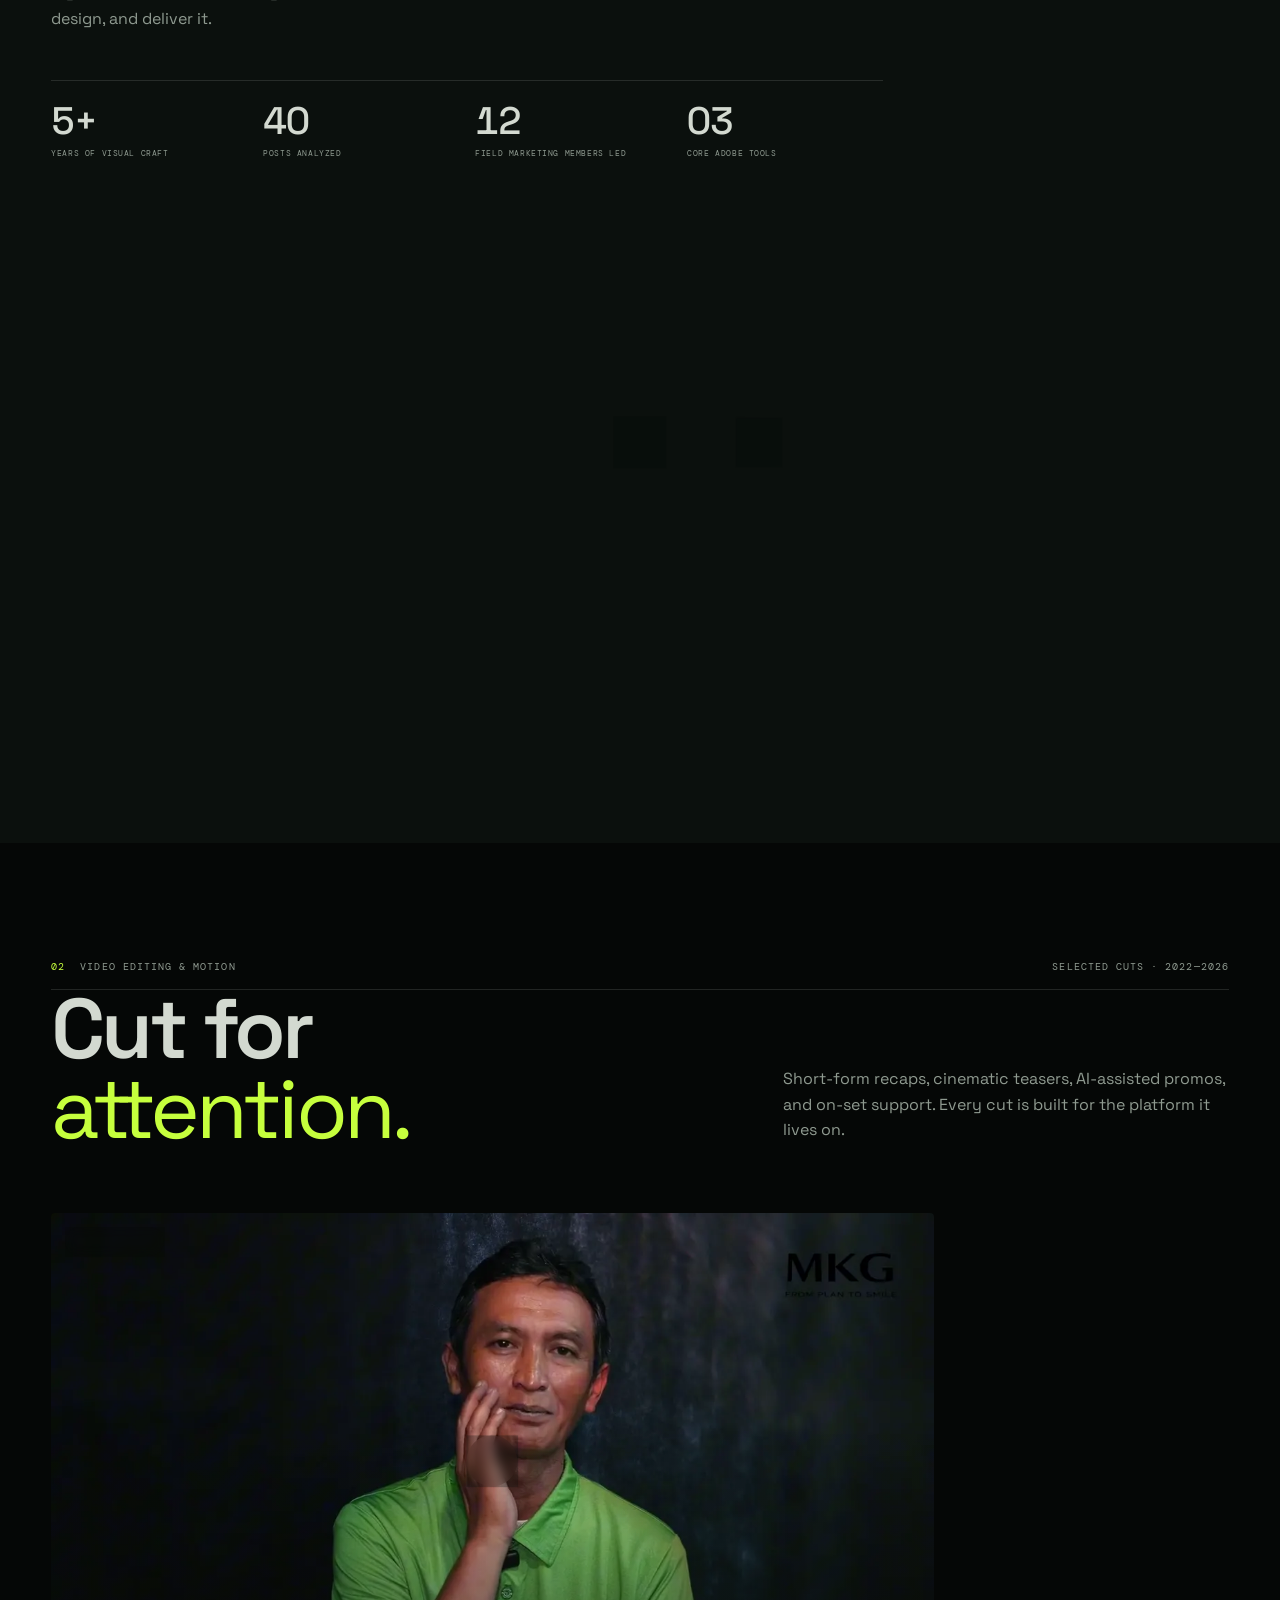
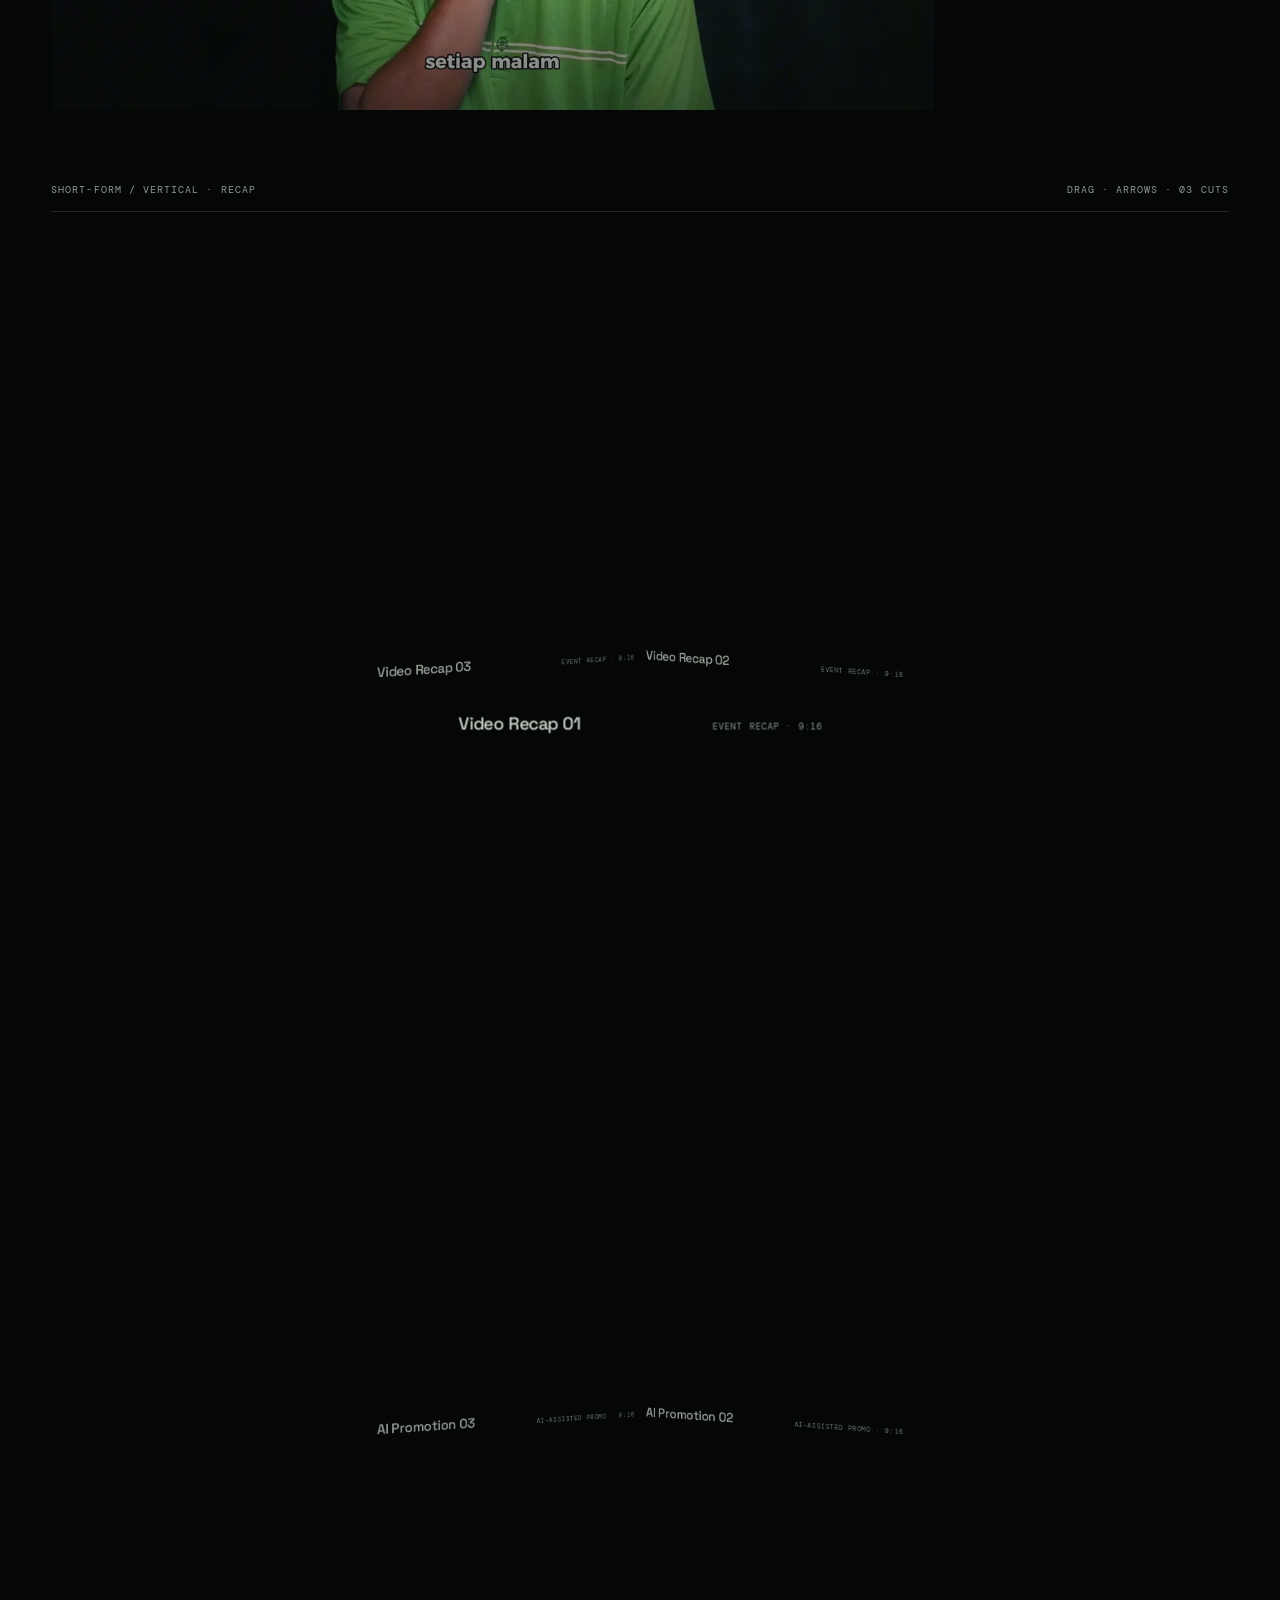
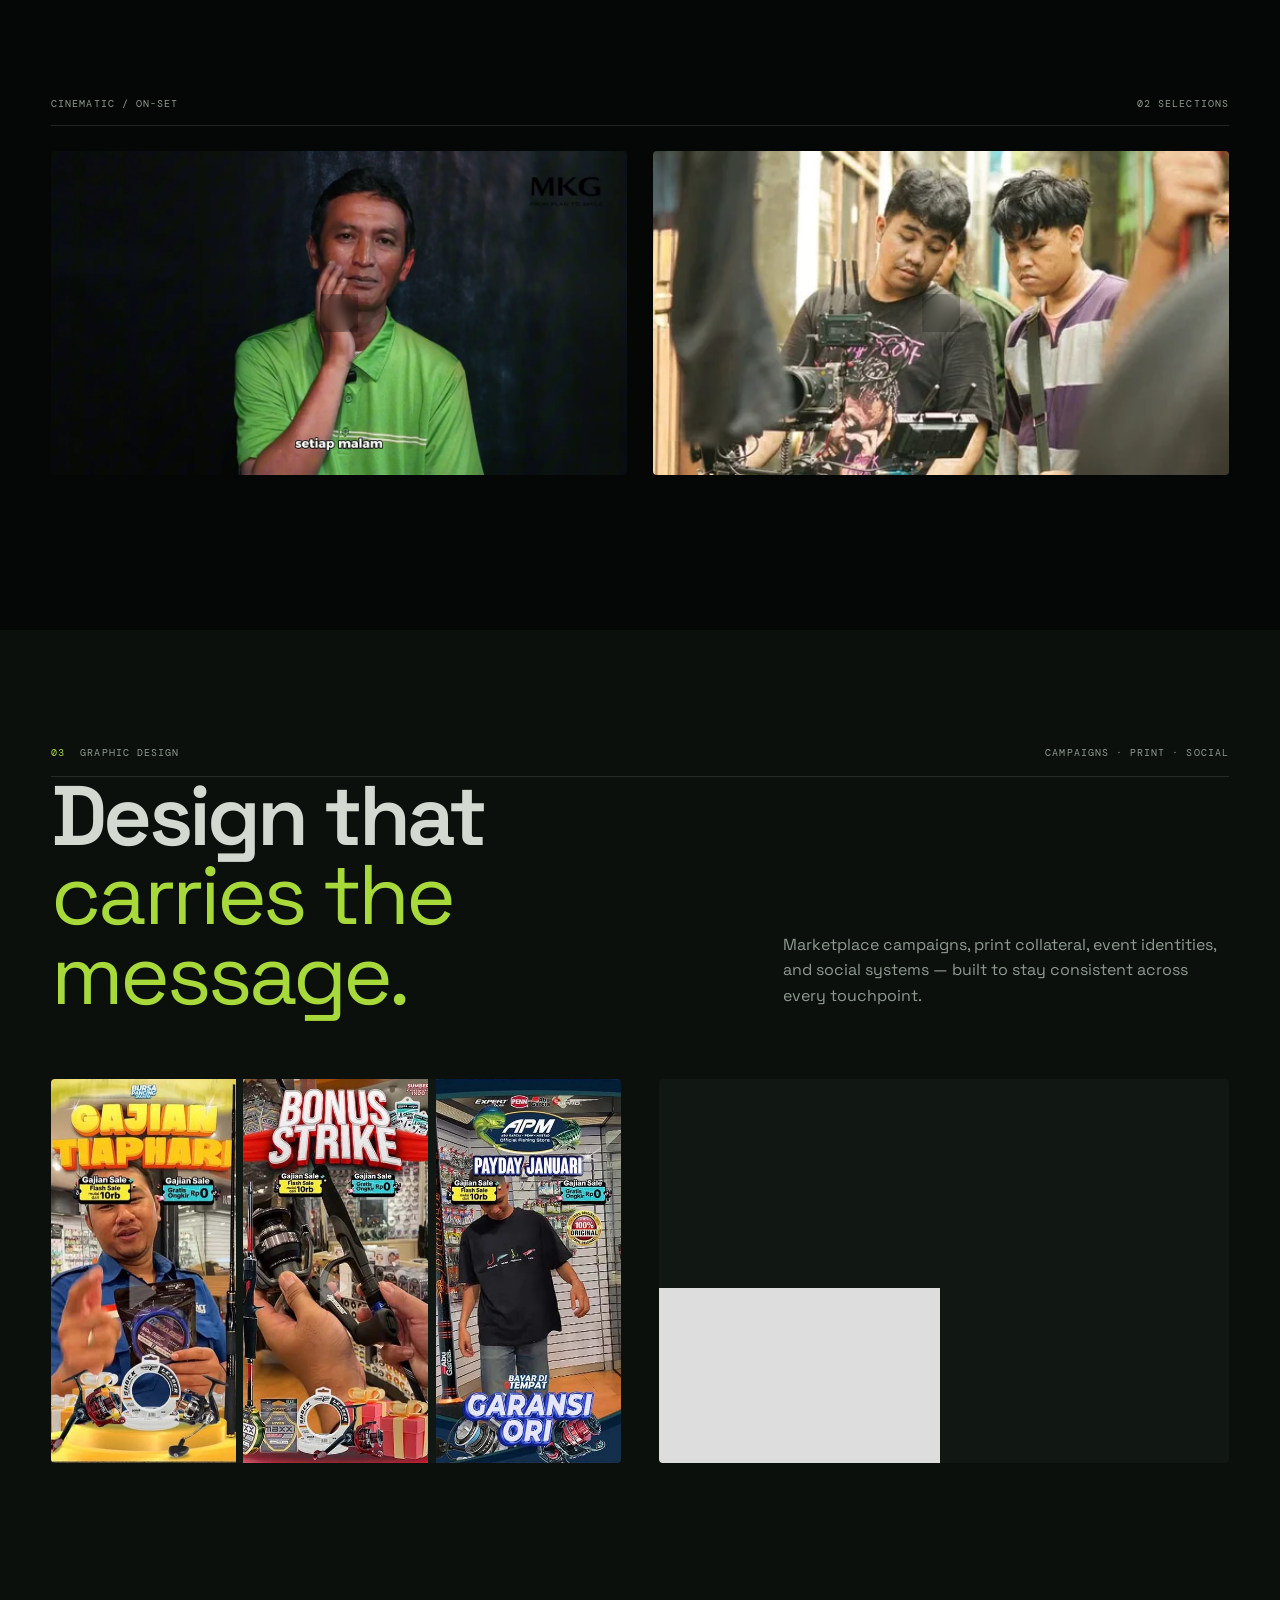
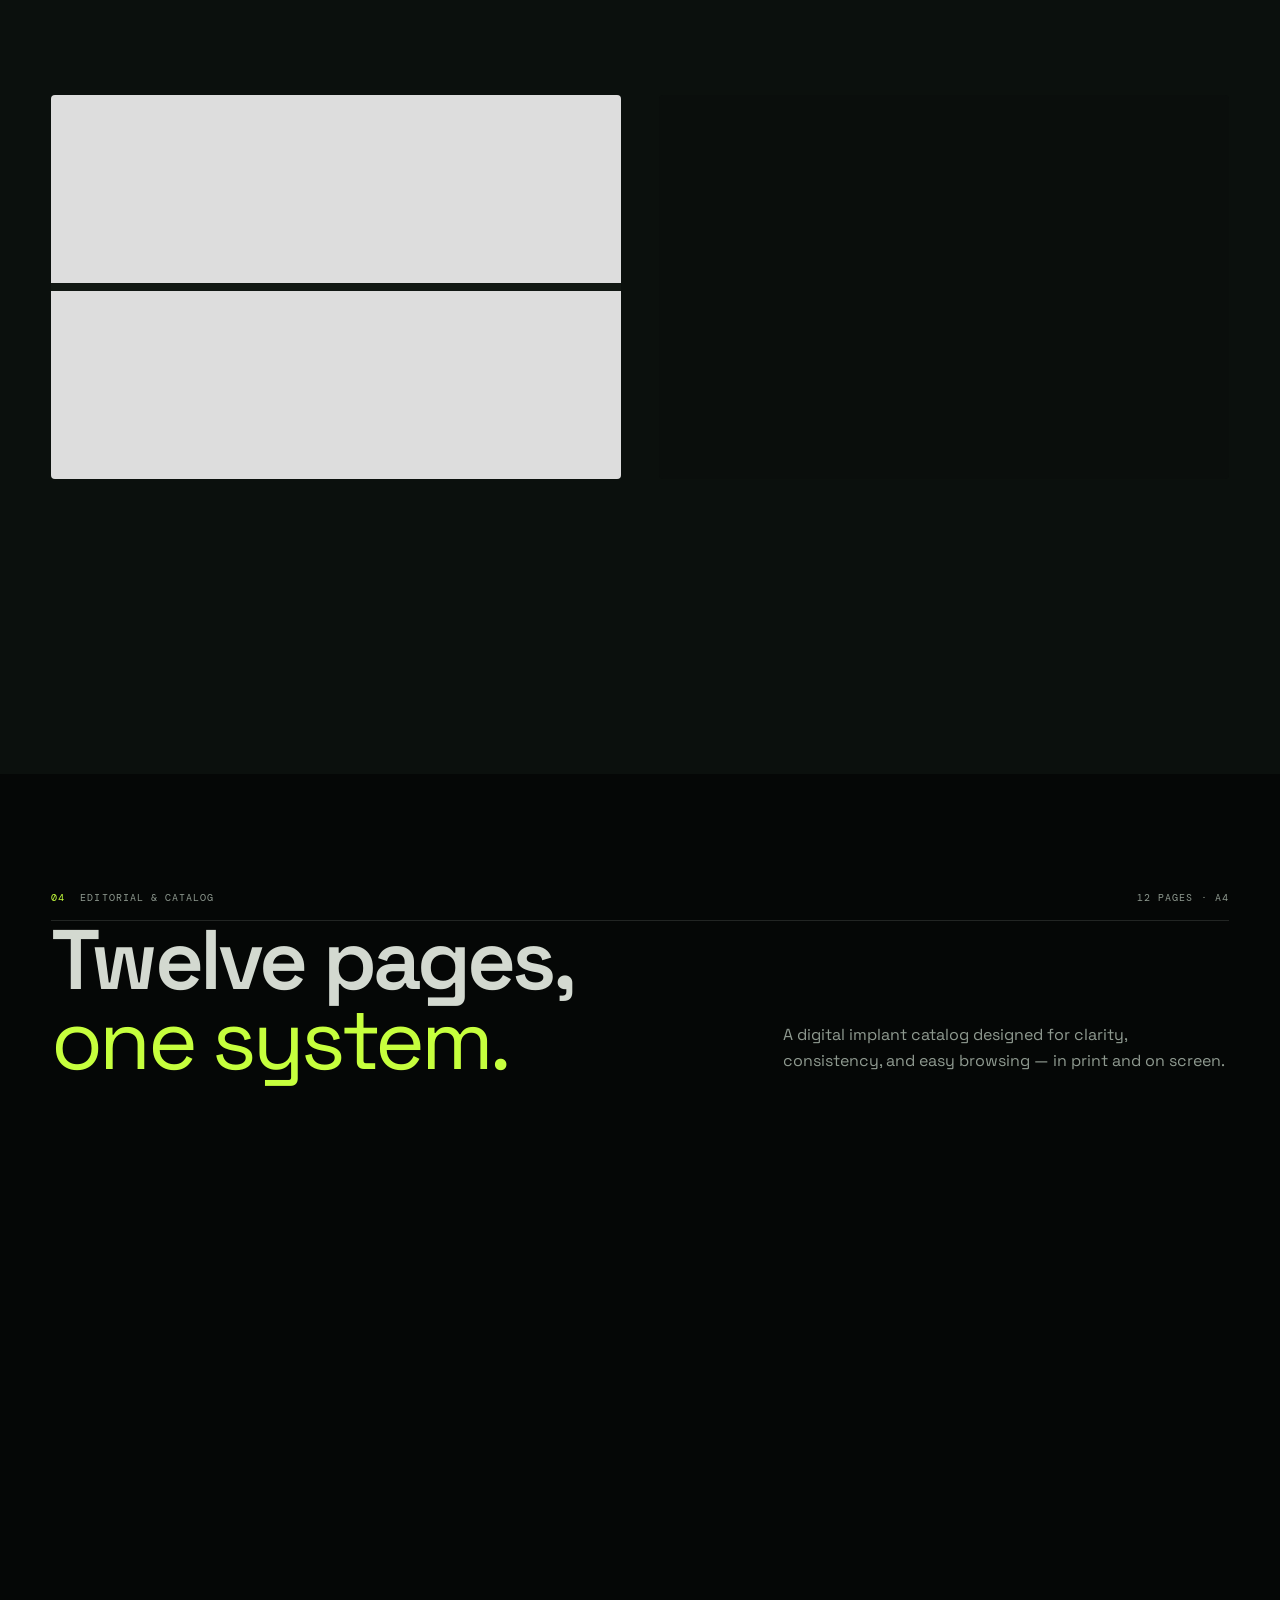
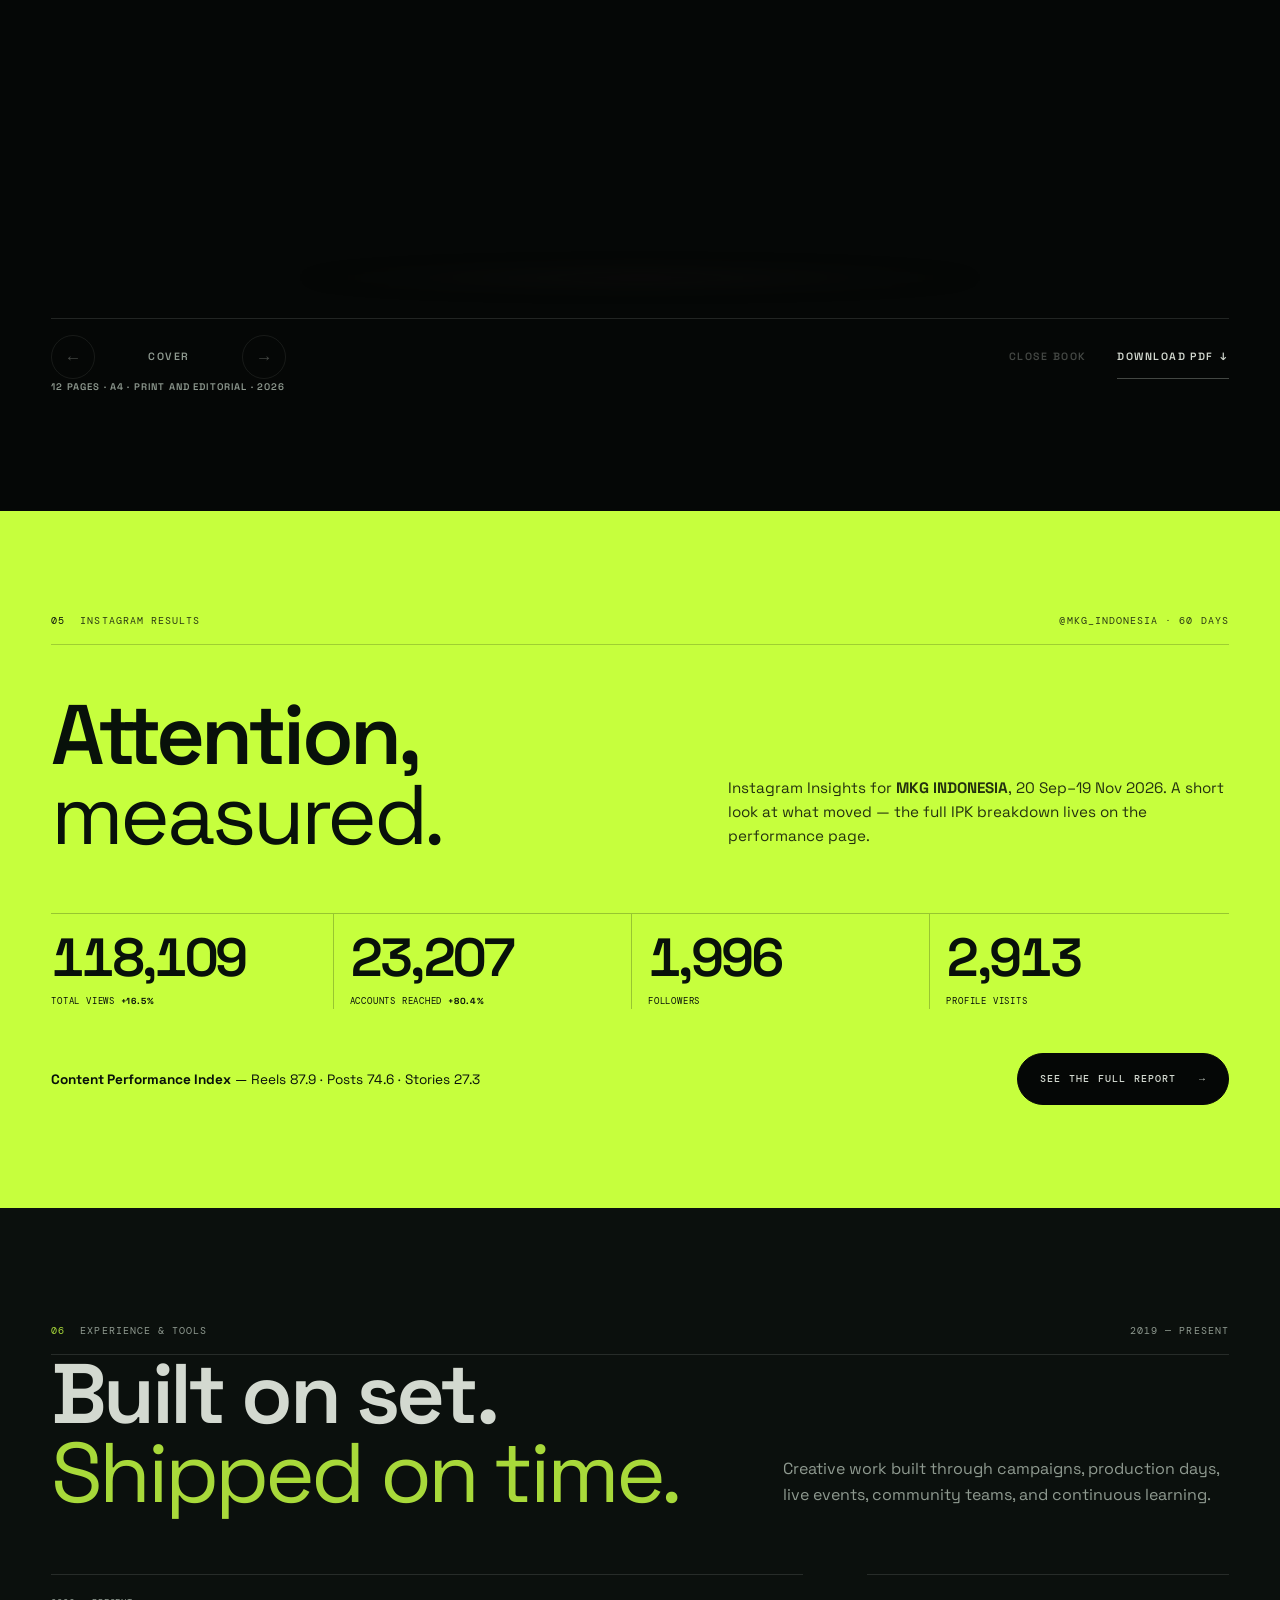
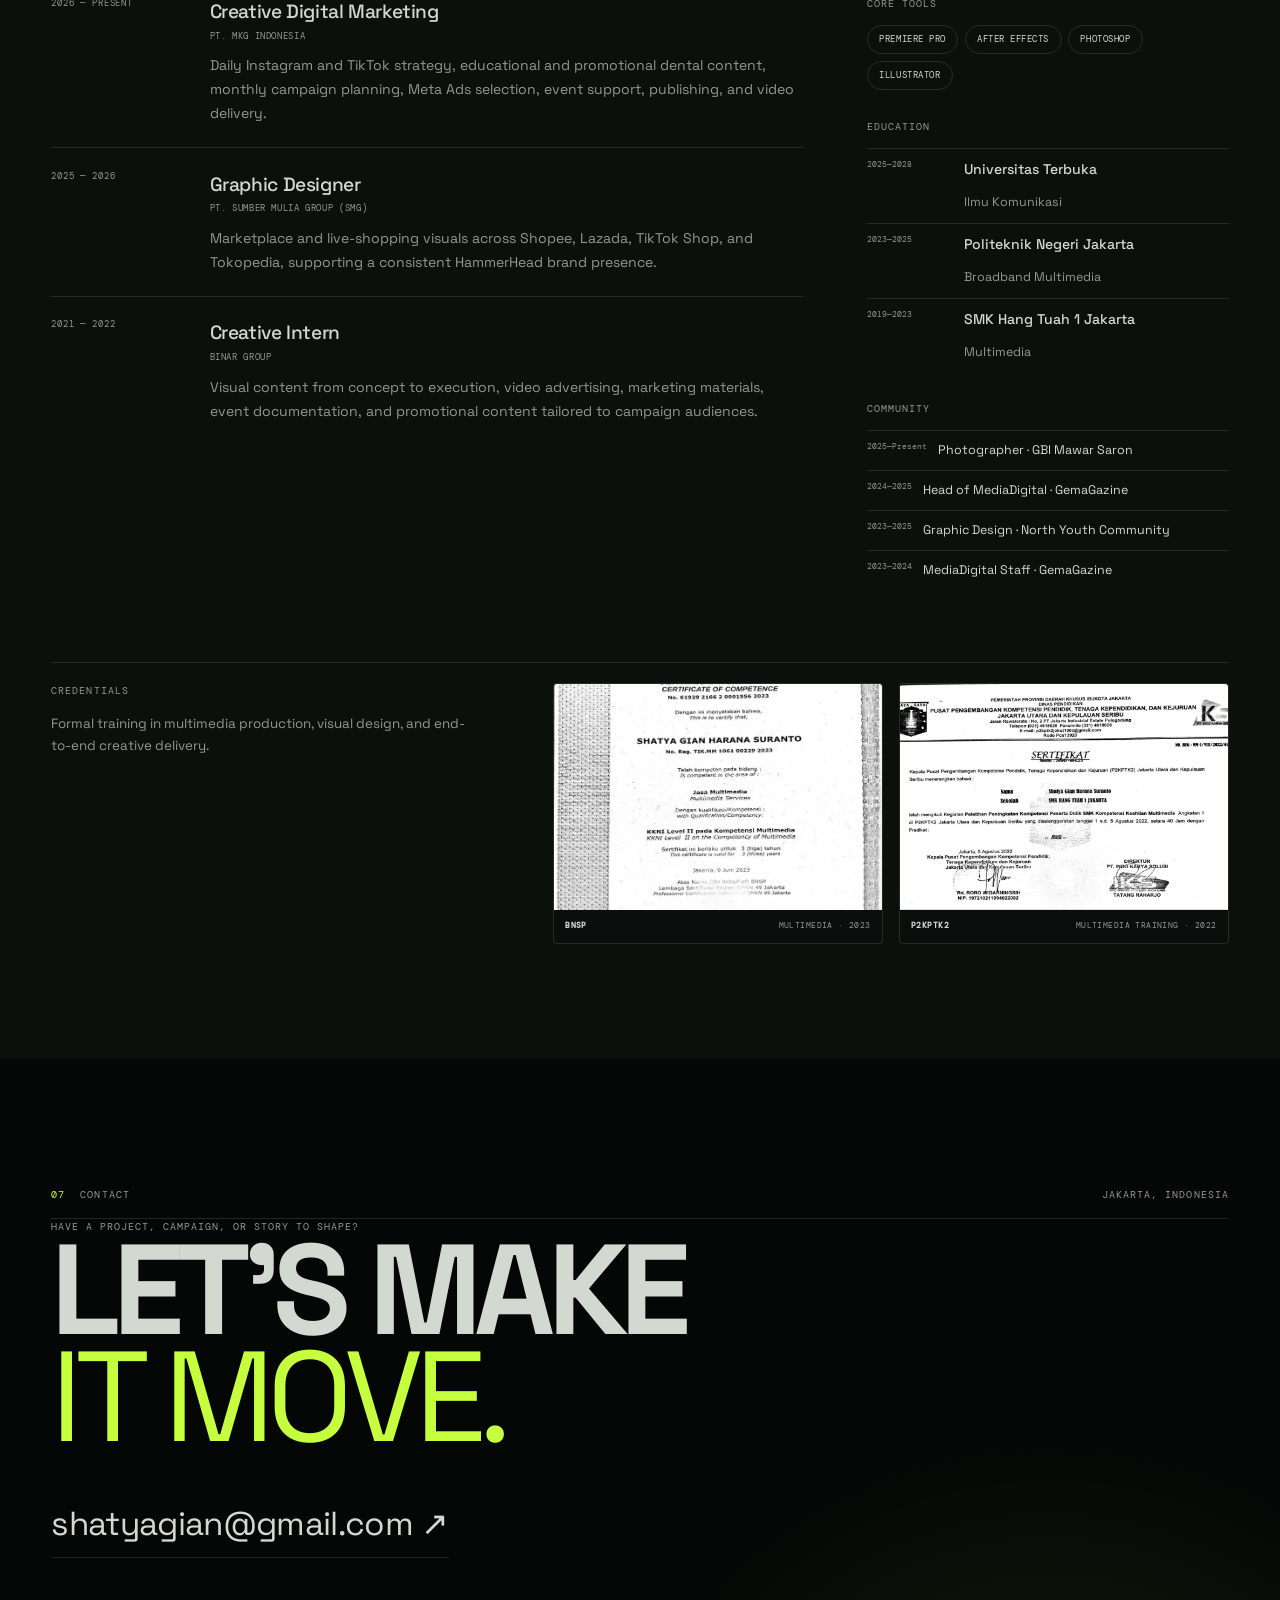
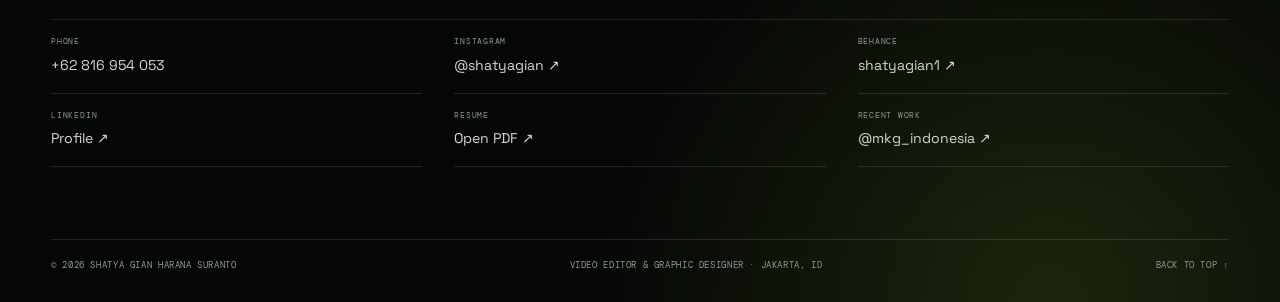
==== commit 5bf2d326: "Peek back teaser video from the side" ====
--- a/index.html
+++ b/index.html
@@ -31,9 +31,9 @@
   <link rel="preload" href="assets/fonts/space-grotesk-latin.woff2" as="font" type="font/woff2" crossorigin>
   <link rel="preload" href="assets/fonts/dm-mono-400-latin.woff2" as="font" type="font/woff2" crossorigin>
   <link rel="preload" href="assets/images/img-001.webp?v=2" as="image" type="image/webp">
-  <link rel="stylesheet" href="styles.css?v=29">
+  <link rel="stylesheet" href="styles.css?v=30">
   <script src="assets/vendor/page-flip.browser.js" defer></script>
-  <script src="app.js?v=23" defer></script>
+  <script src="app.js?v=24" defer></script>
   <script type="application/ld+json">
   {
     "@context": "https://schema.org",
--- a/styles.css
+++ b/styles.css
@@ -4577,7 +4577,7 @@
 }
 
 .wf-teaser-media:not([data-active]) {
-  --wf-tx: 8%;
+  --wf-tx: 16%;
   --wf-ty: 0%;
   --wf-flip: 16deg;
   --wf-scale: 0.94;
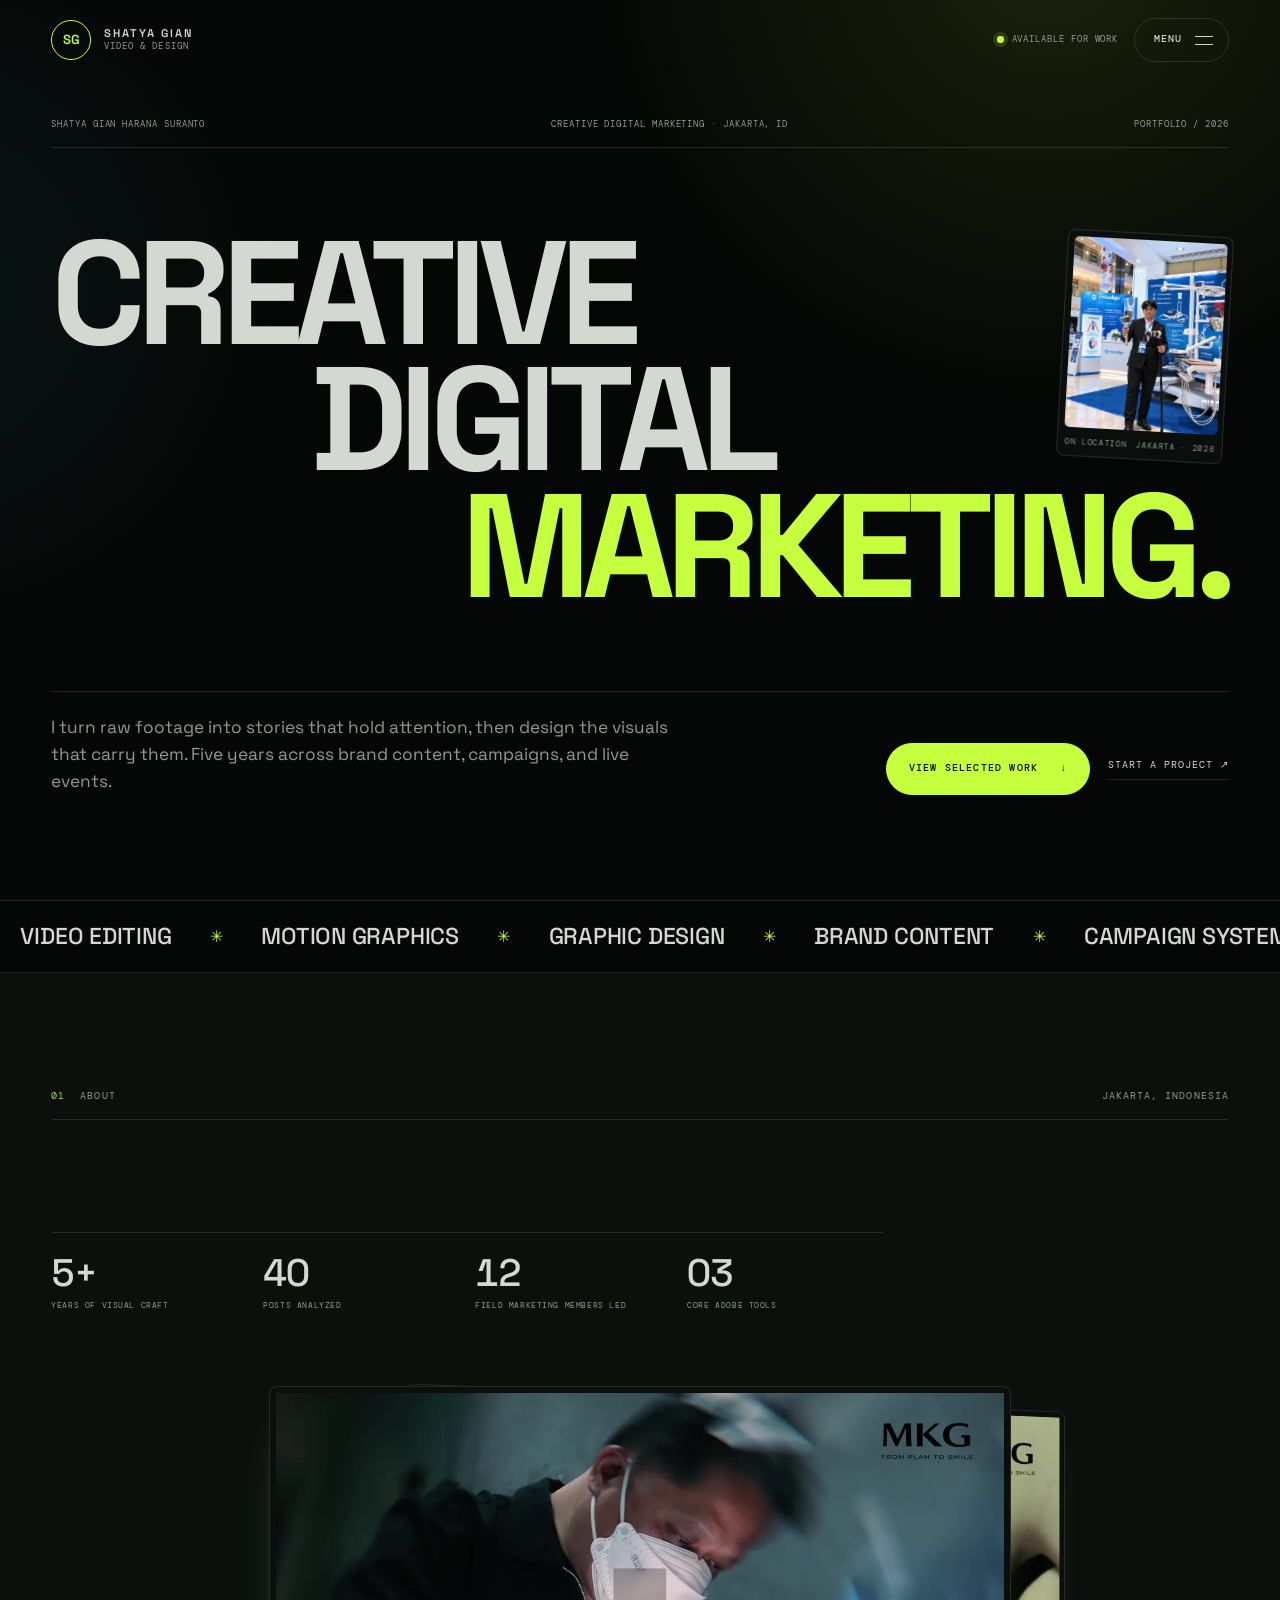
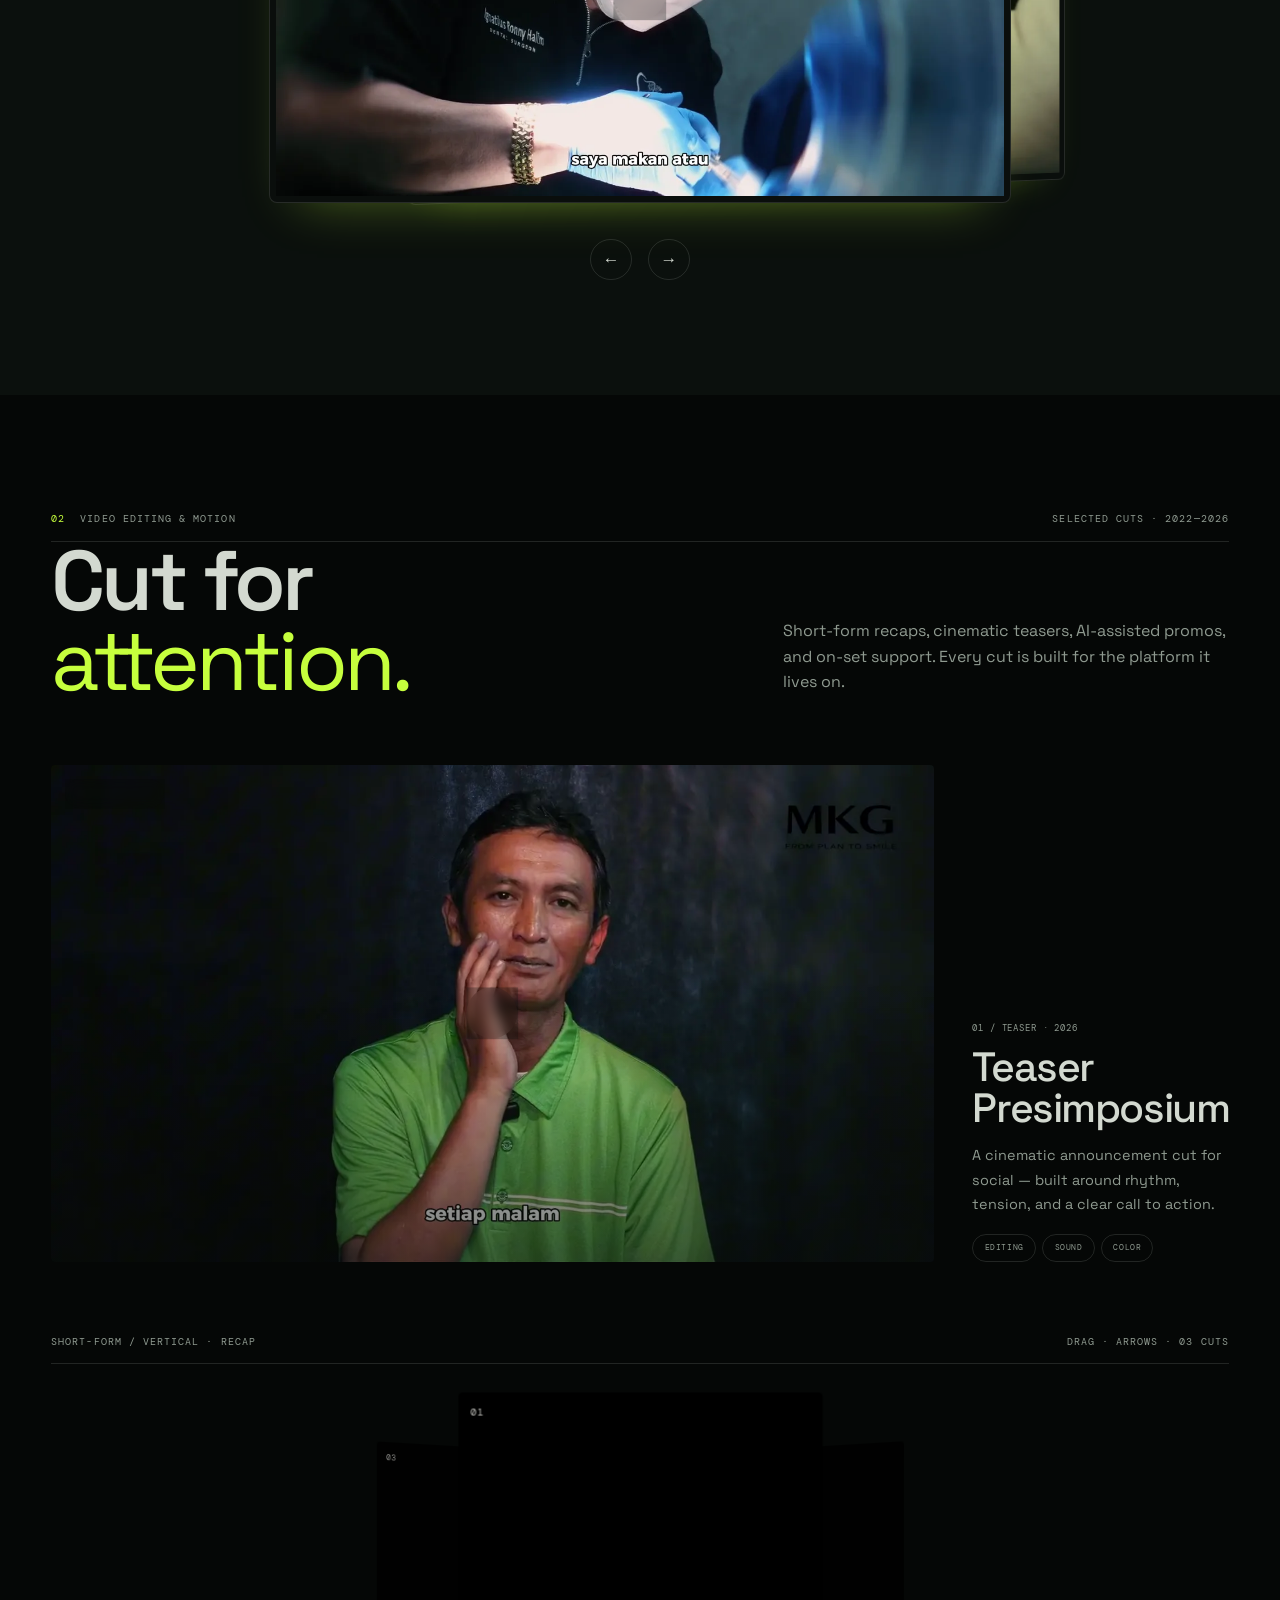
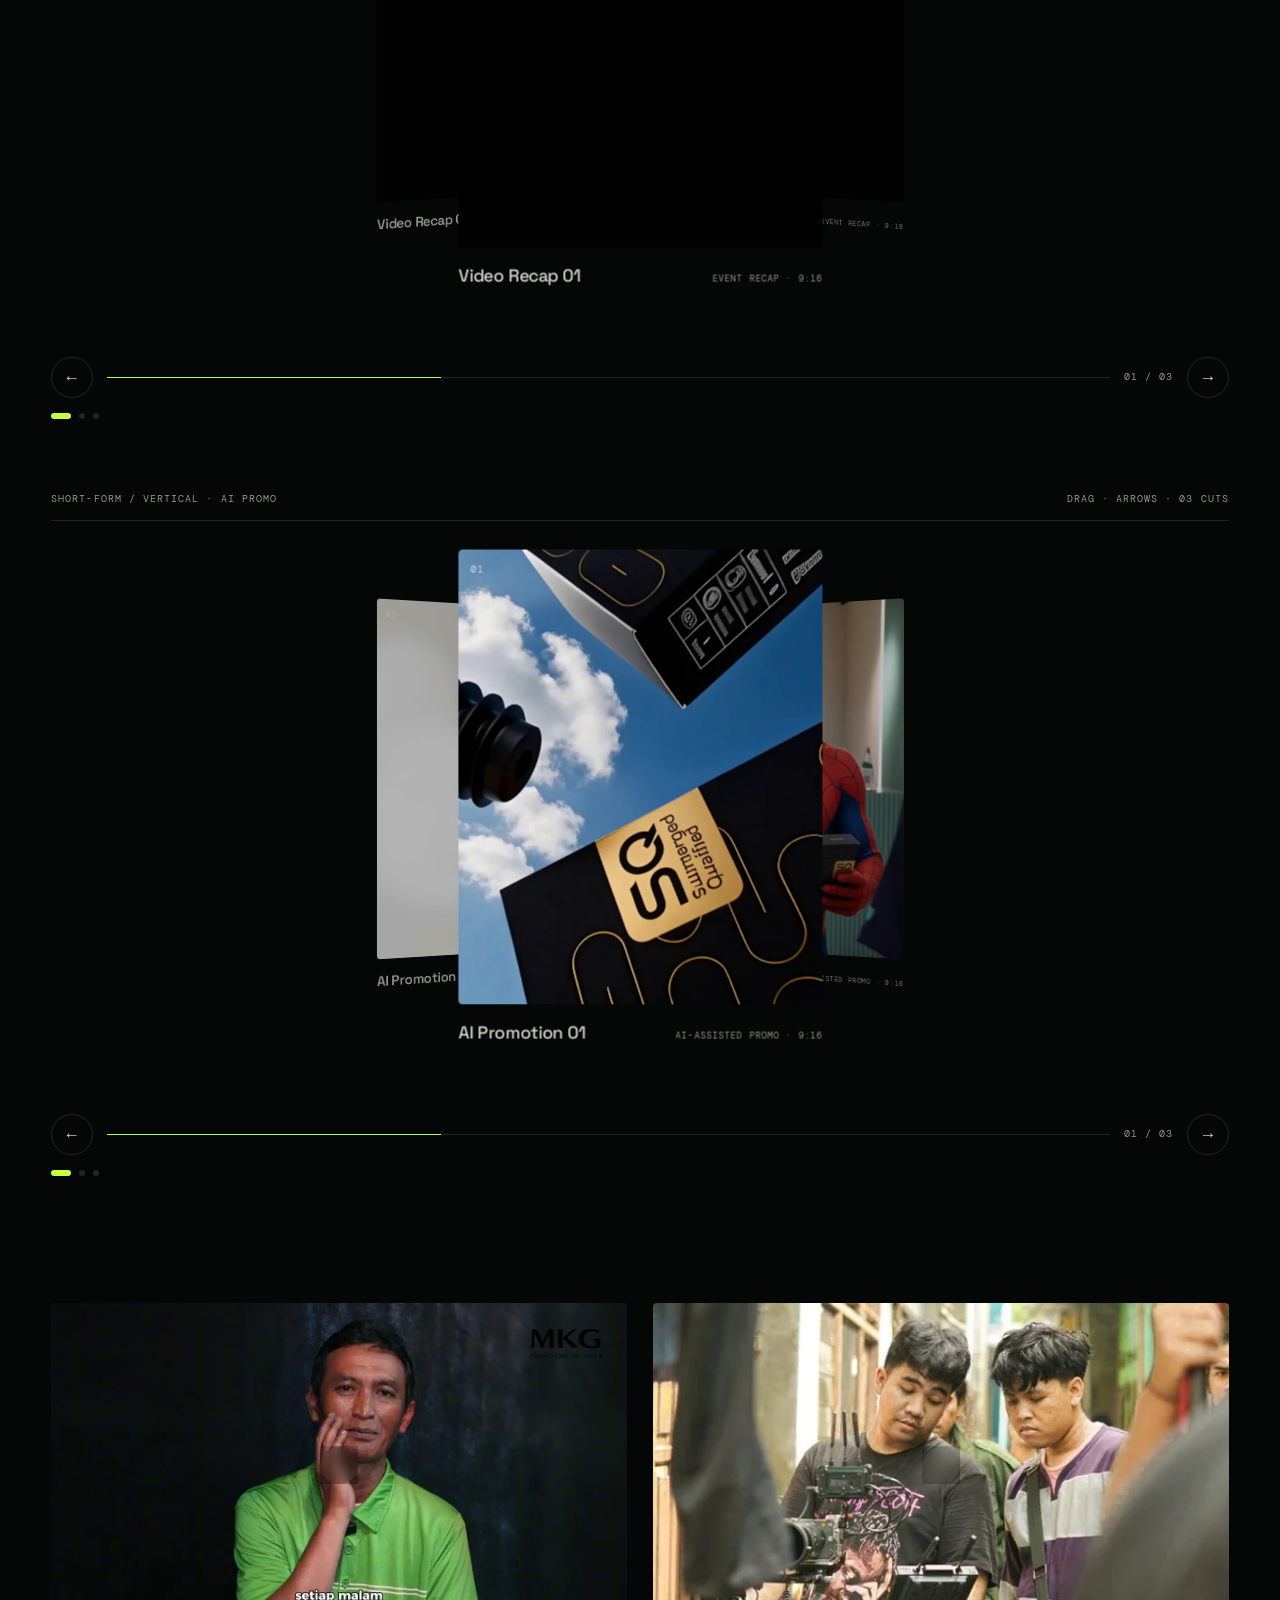
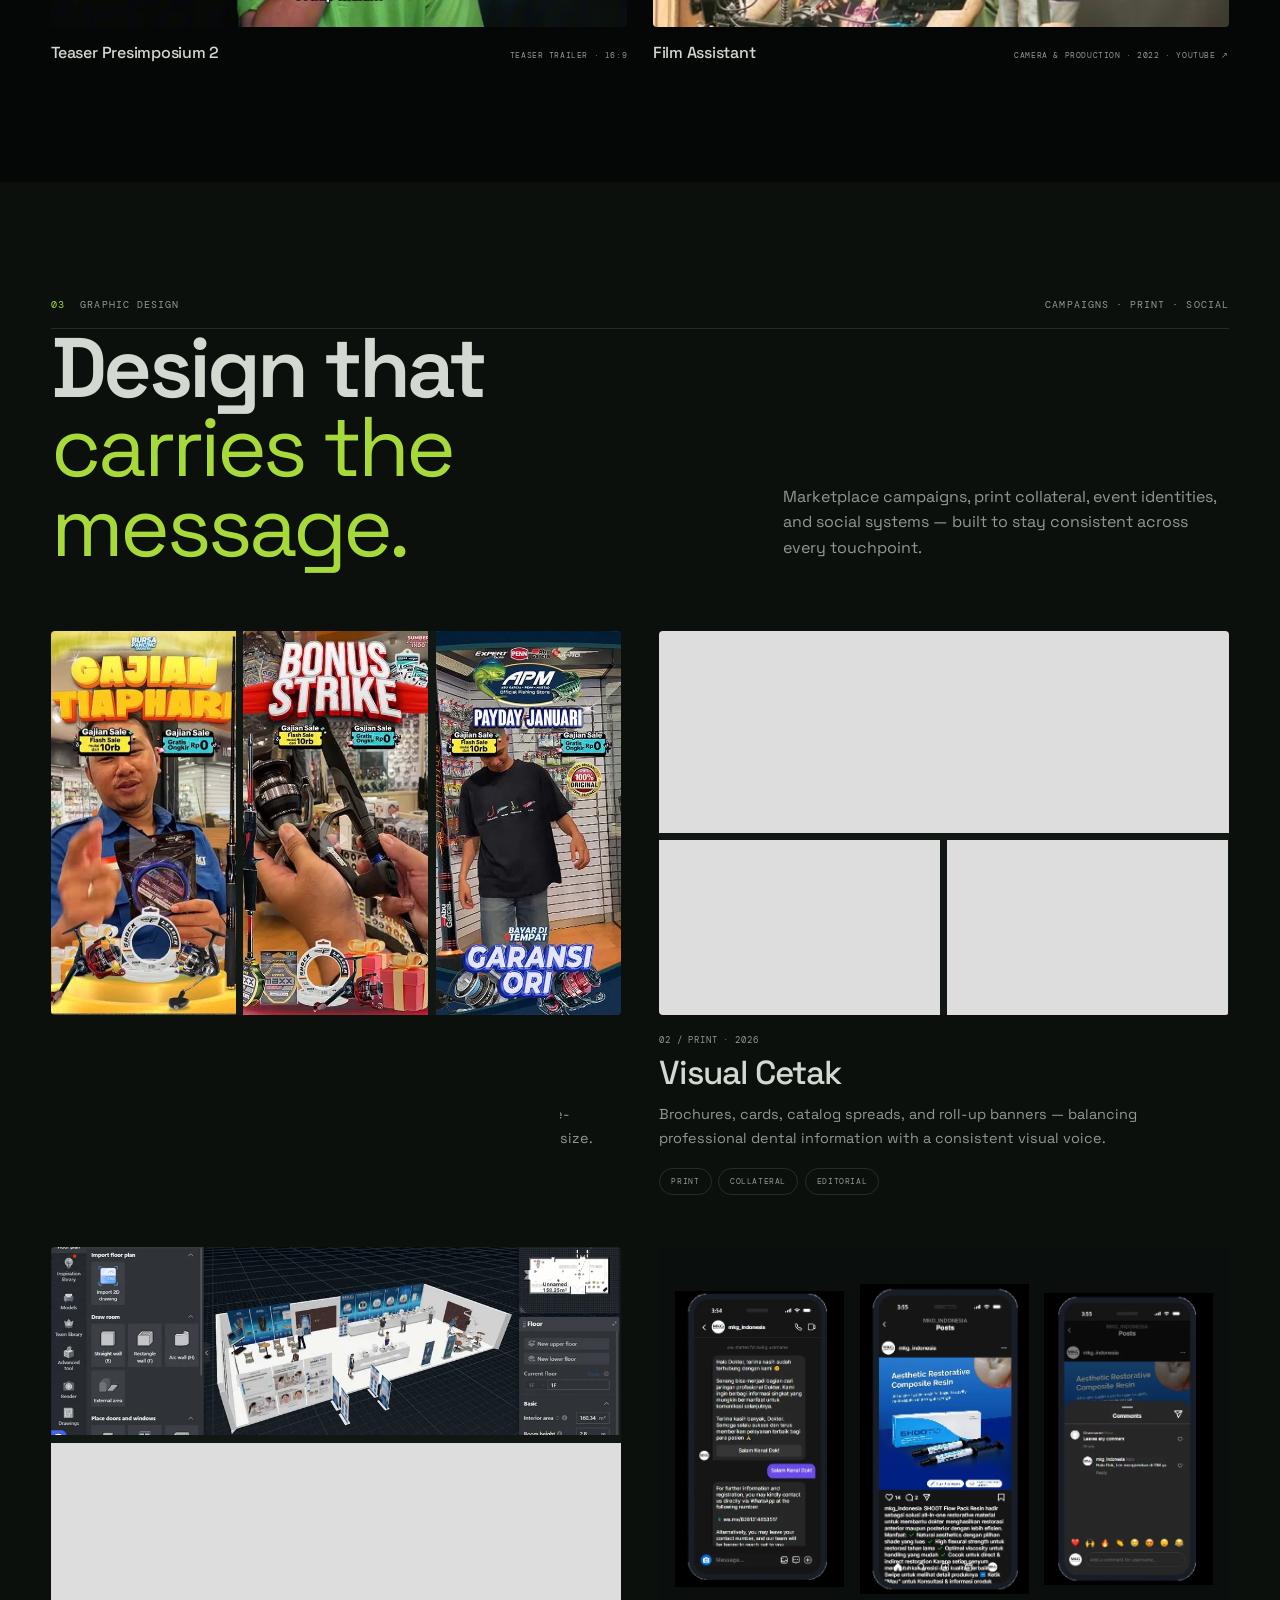
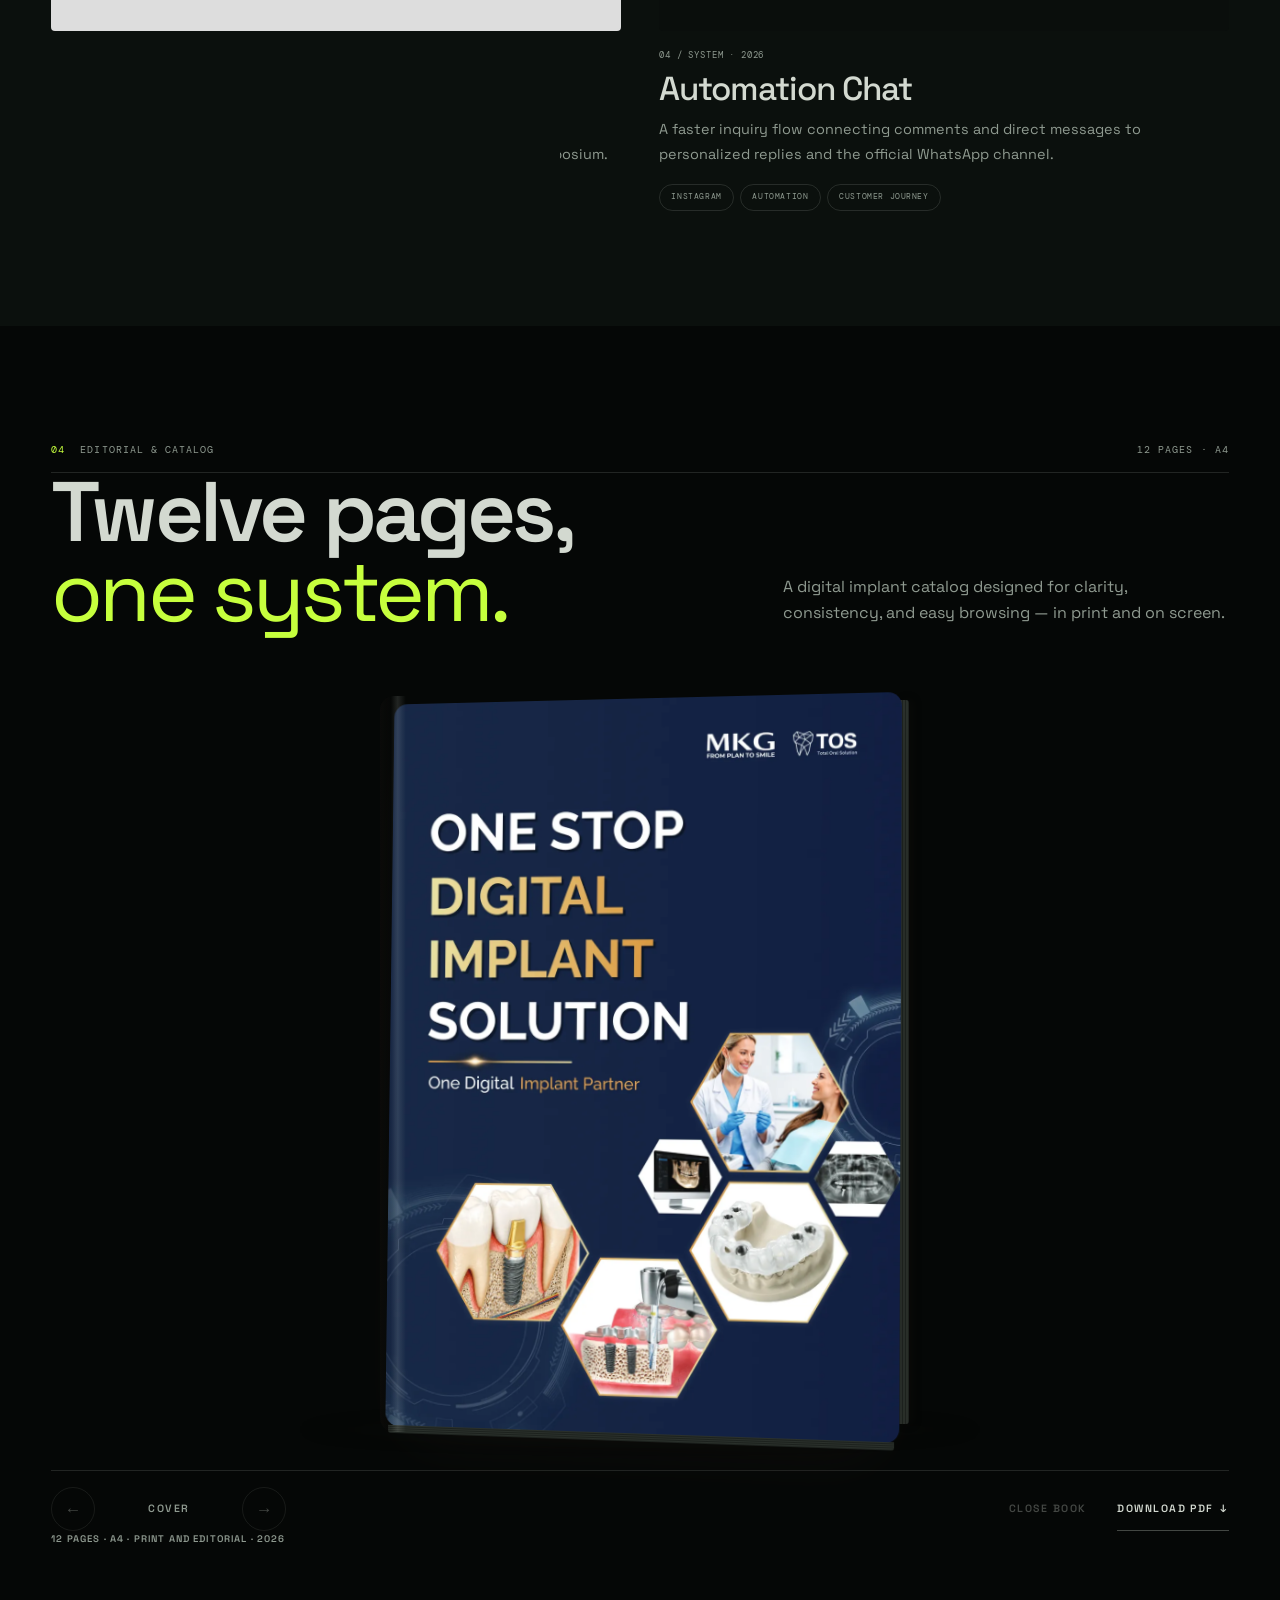
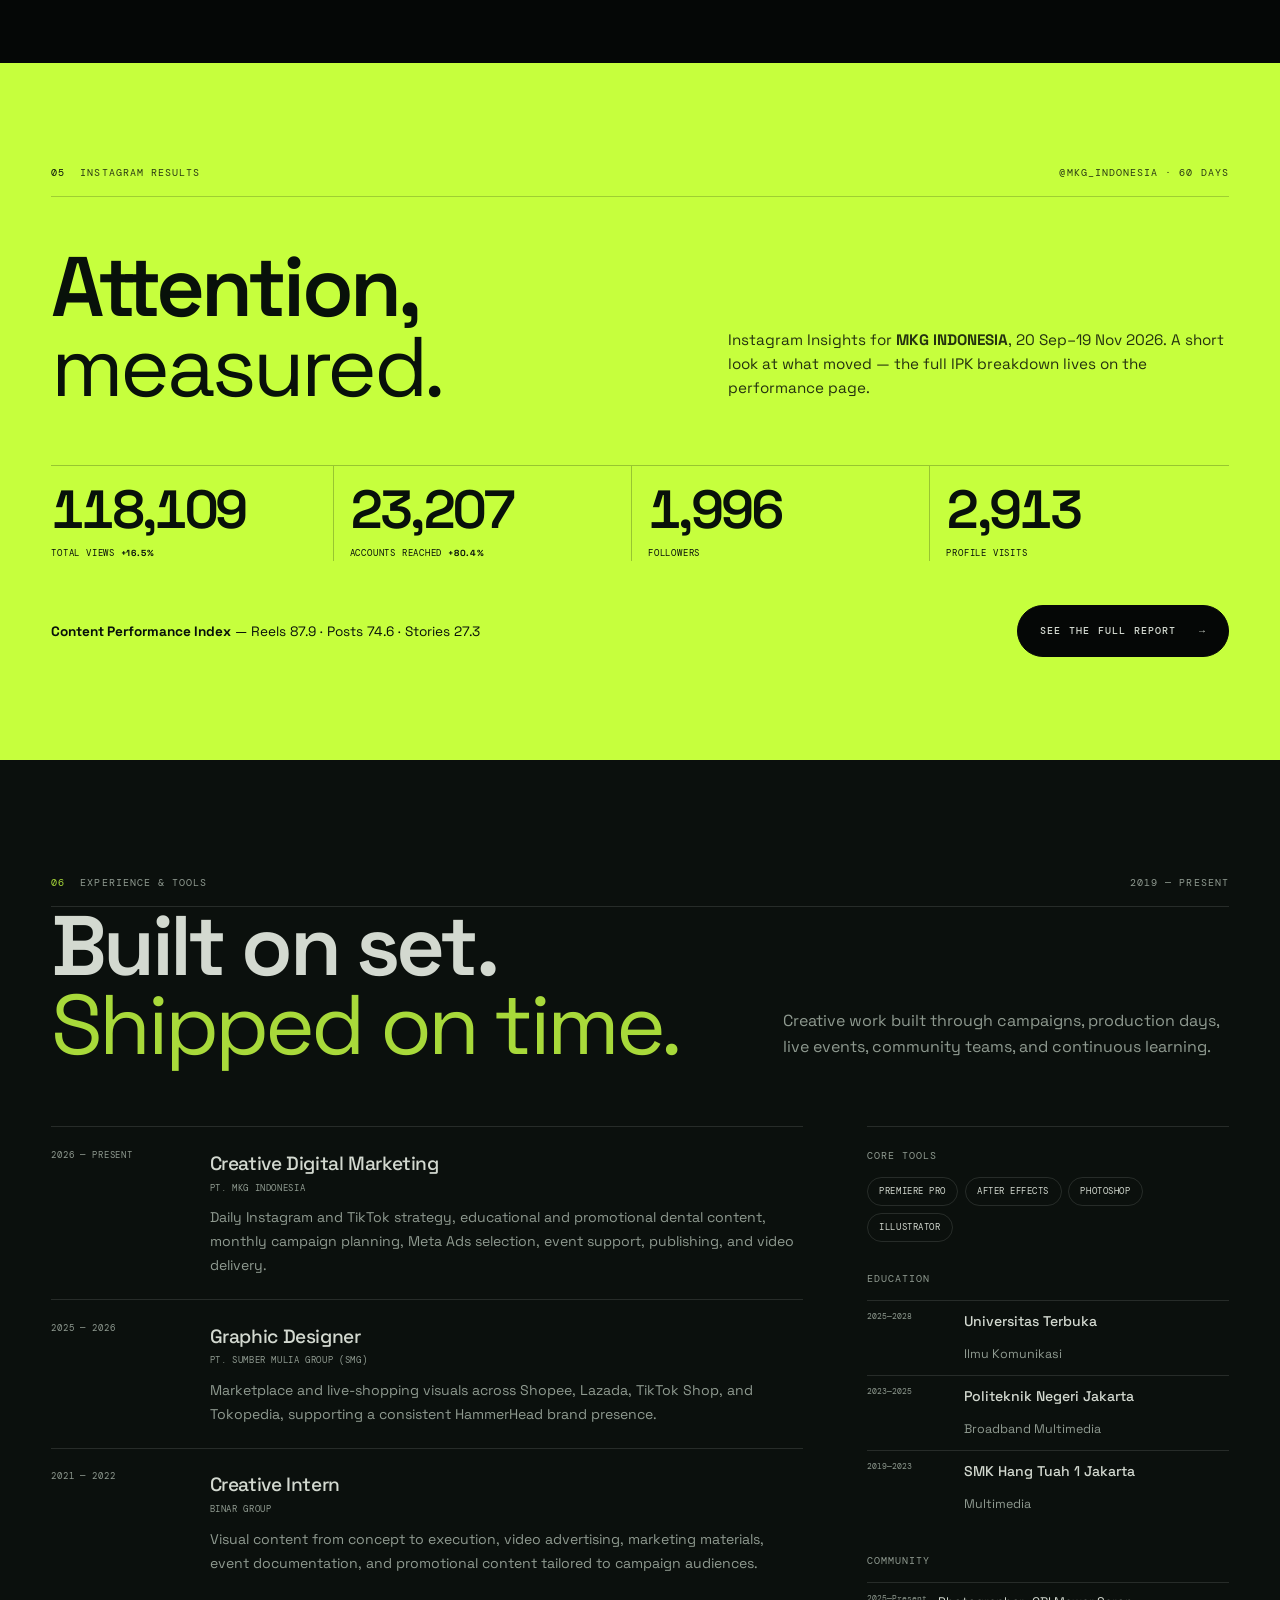
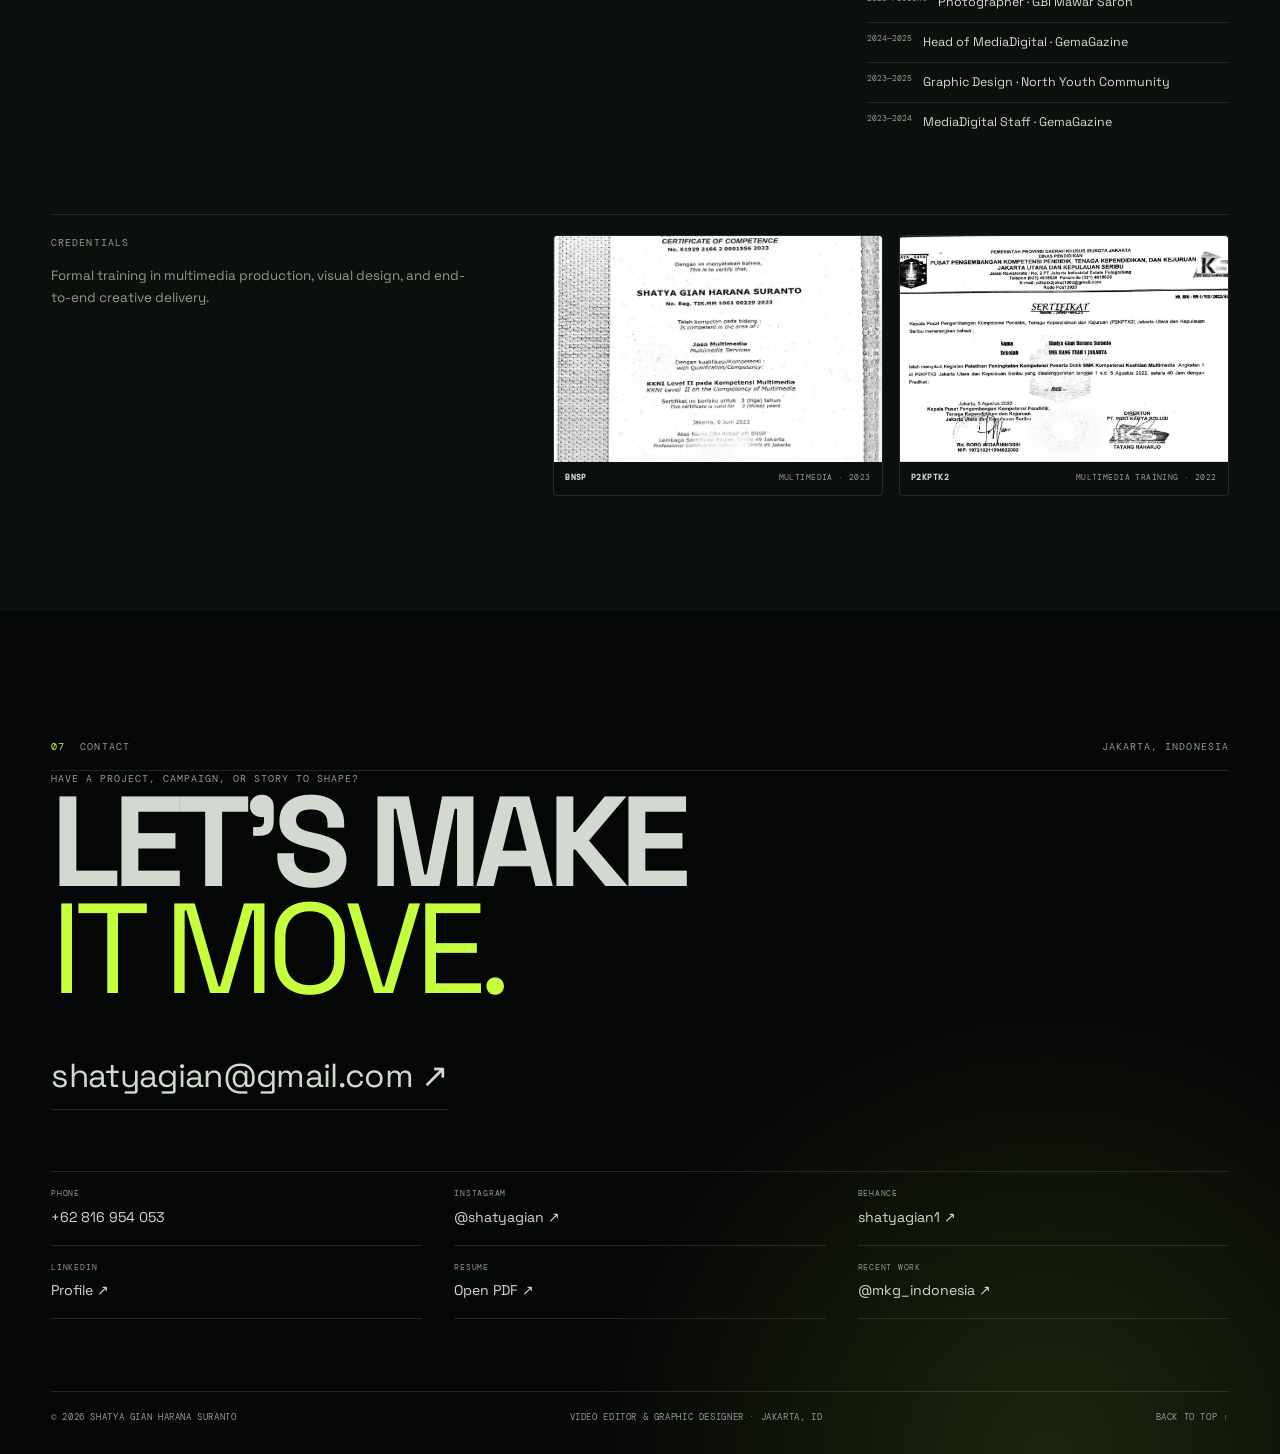
==== commit d858853a: "Remove About intro copy" ====
--- a/index.html
+++ b/index.html
@@ -157,17 +157,12 @@
     <section class="wf-section wf-section--paper" id="about" aria-labelledby="about-title">
       <div class="wf-wrap">
         <div class="wf-section__head reveal">
-          <p class="wf-label"><span>01</span> About</p>
+          <p class="wf-label" id="about-title"><span>01</span> About</p>
           <p class="wf-label">Jakarta, Indonesia</p>
         </div>
-
-        <h2 id="about-title" class="wf-h2 wf-about__title reveal">Stories first.<br>Frames second.<br><em>Impact always.</em></h2>
 
         <div class="wf-about__grid">
           <div class="wf-about__copy reveal">
-            <p class="wf-lead">I'm Shatya, a creative digital marketing professional working between the edit bay and the design canvas.</p>
-            <p>For the past five years I've built content for dental brands, marketplace sellers, event teams, and community media — from daily social video to print collateral and full campaign systems.</p>
-            <p>My work starts with the story: what needs to be said, who needs to feel it, and where it will live. Then I cut, design, and deliver it.</p>
             <div class="wf-facts">
               <div><strong data-count="5" data-count-suffix="+">5+</strong><span>Years of visual craft</span></div>
               <div><strong data-count="40">40</strong><span>Posts analyzed</span></div>
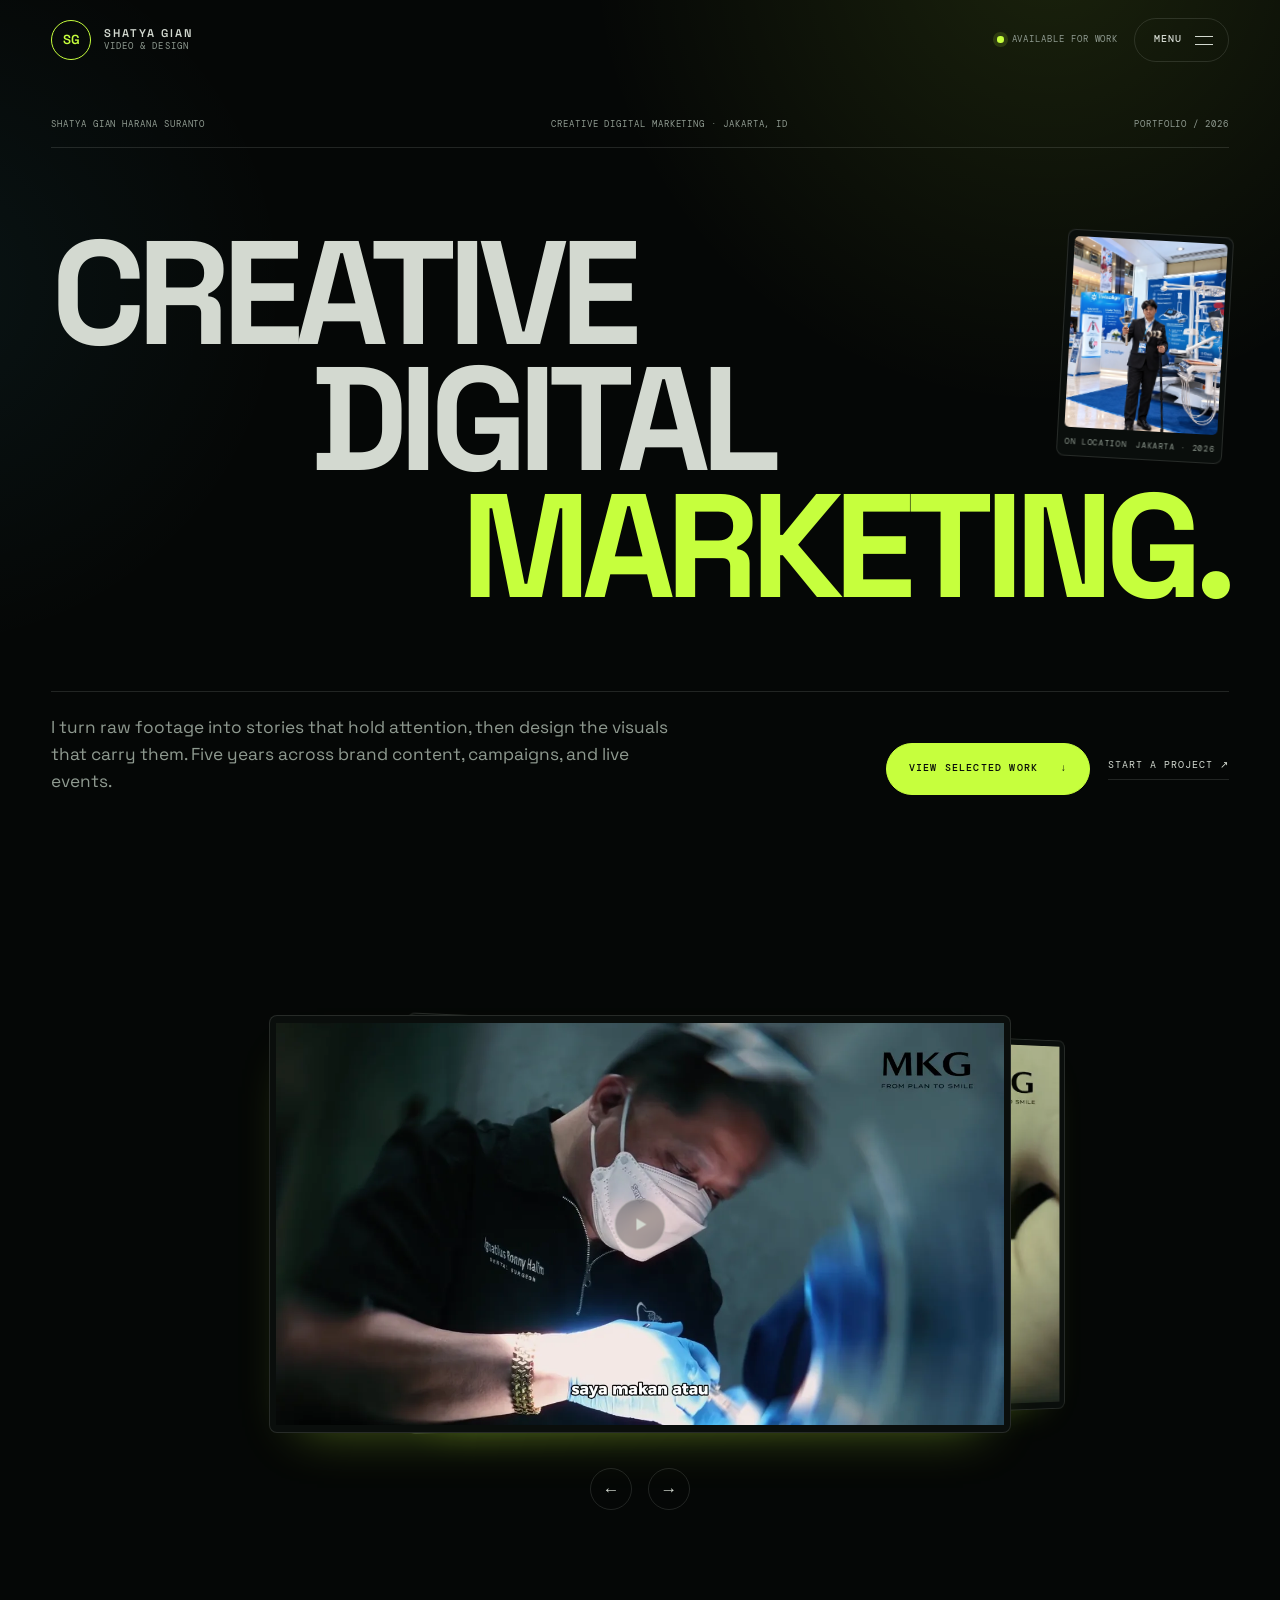
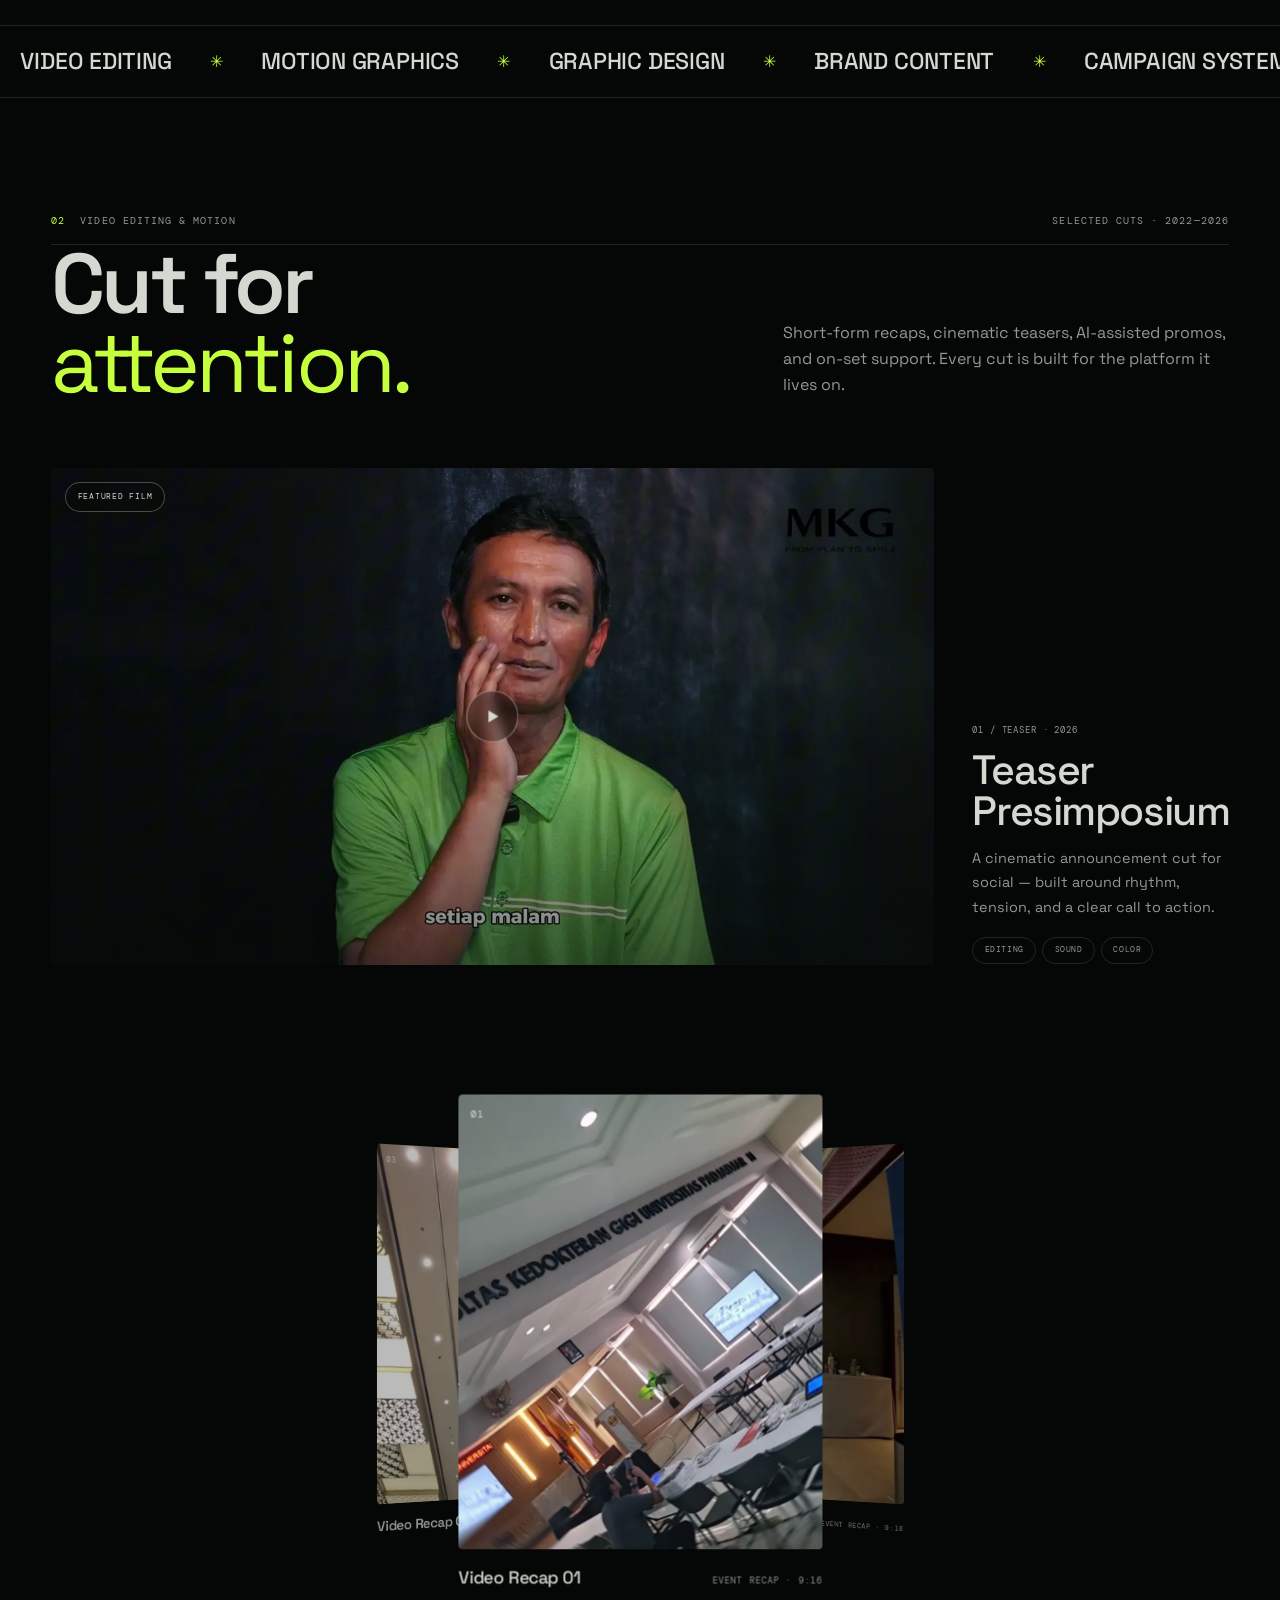
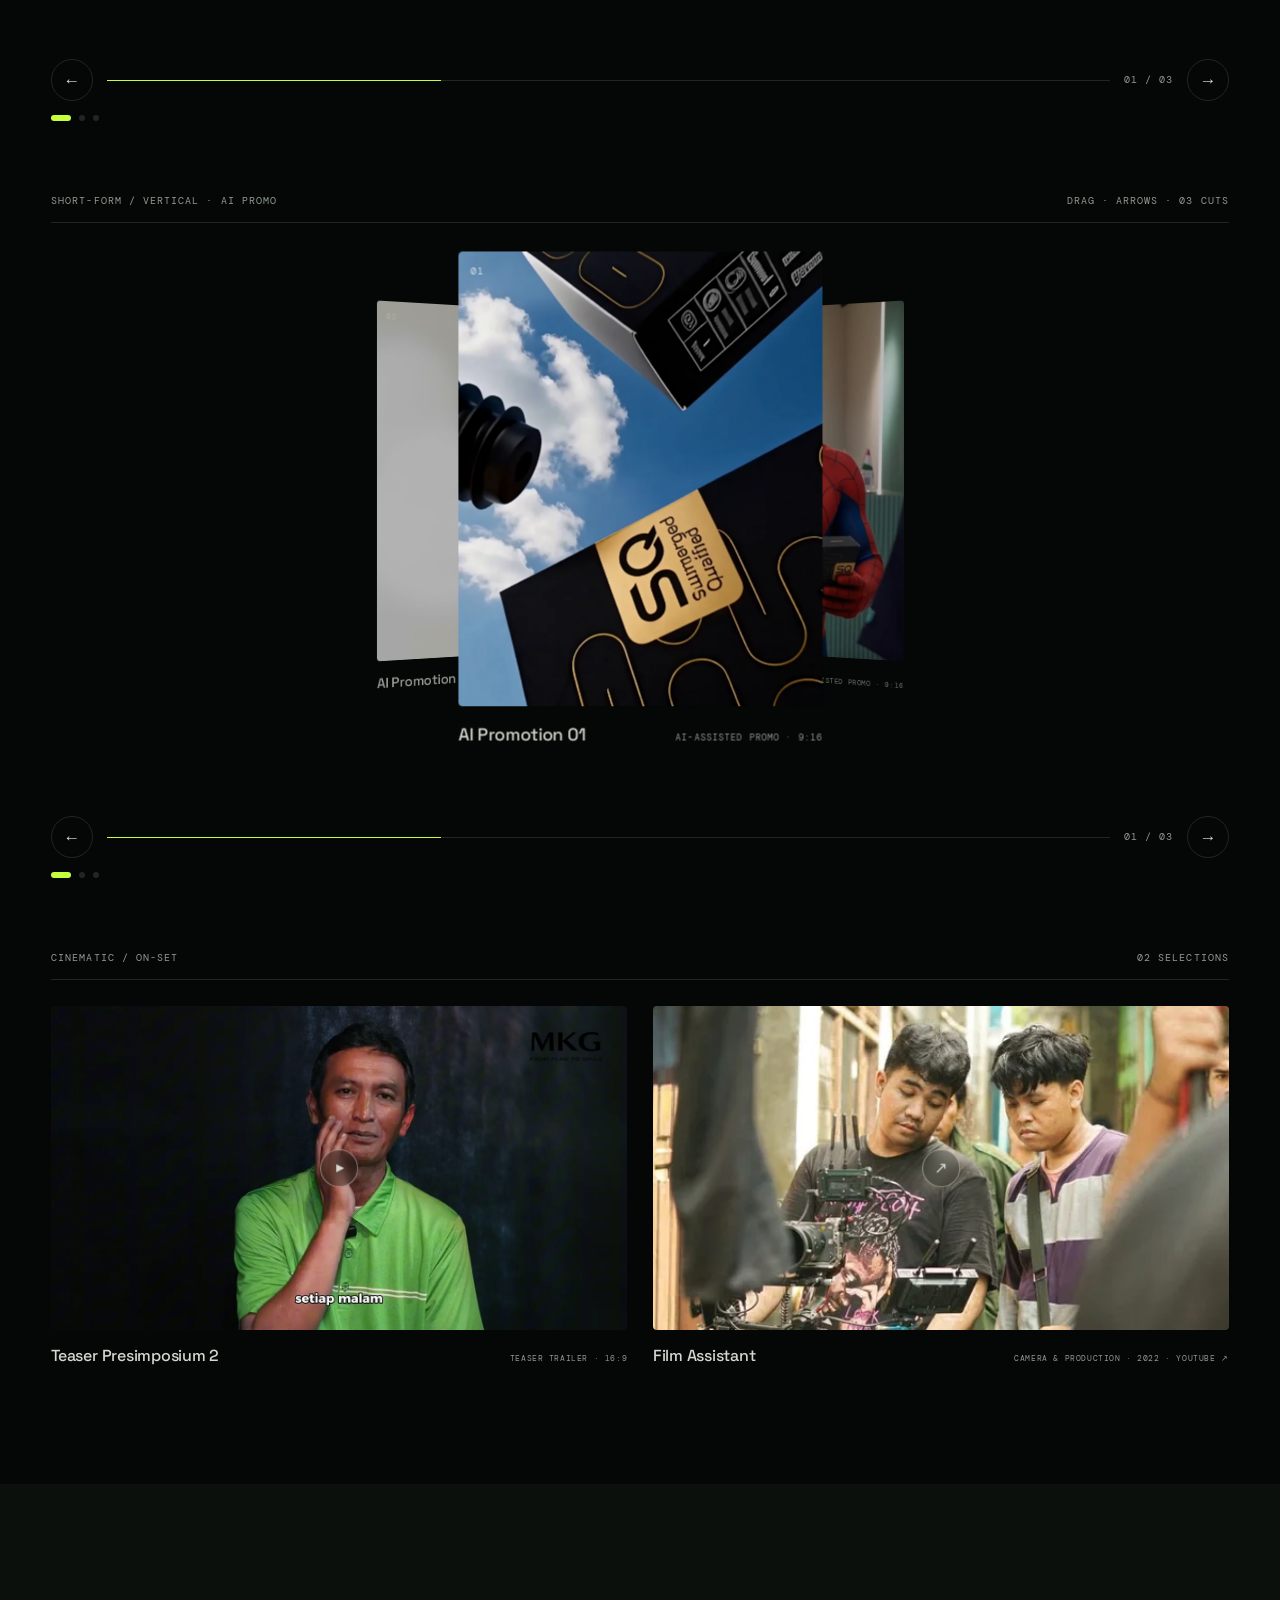
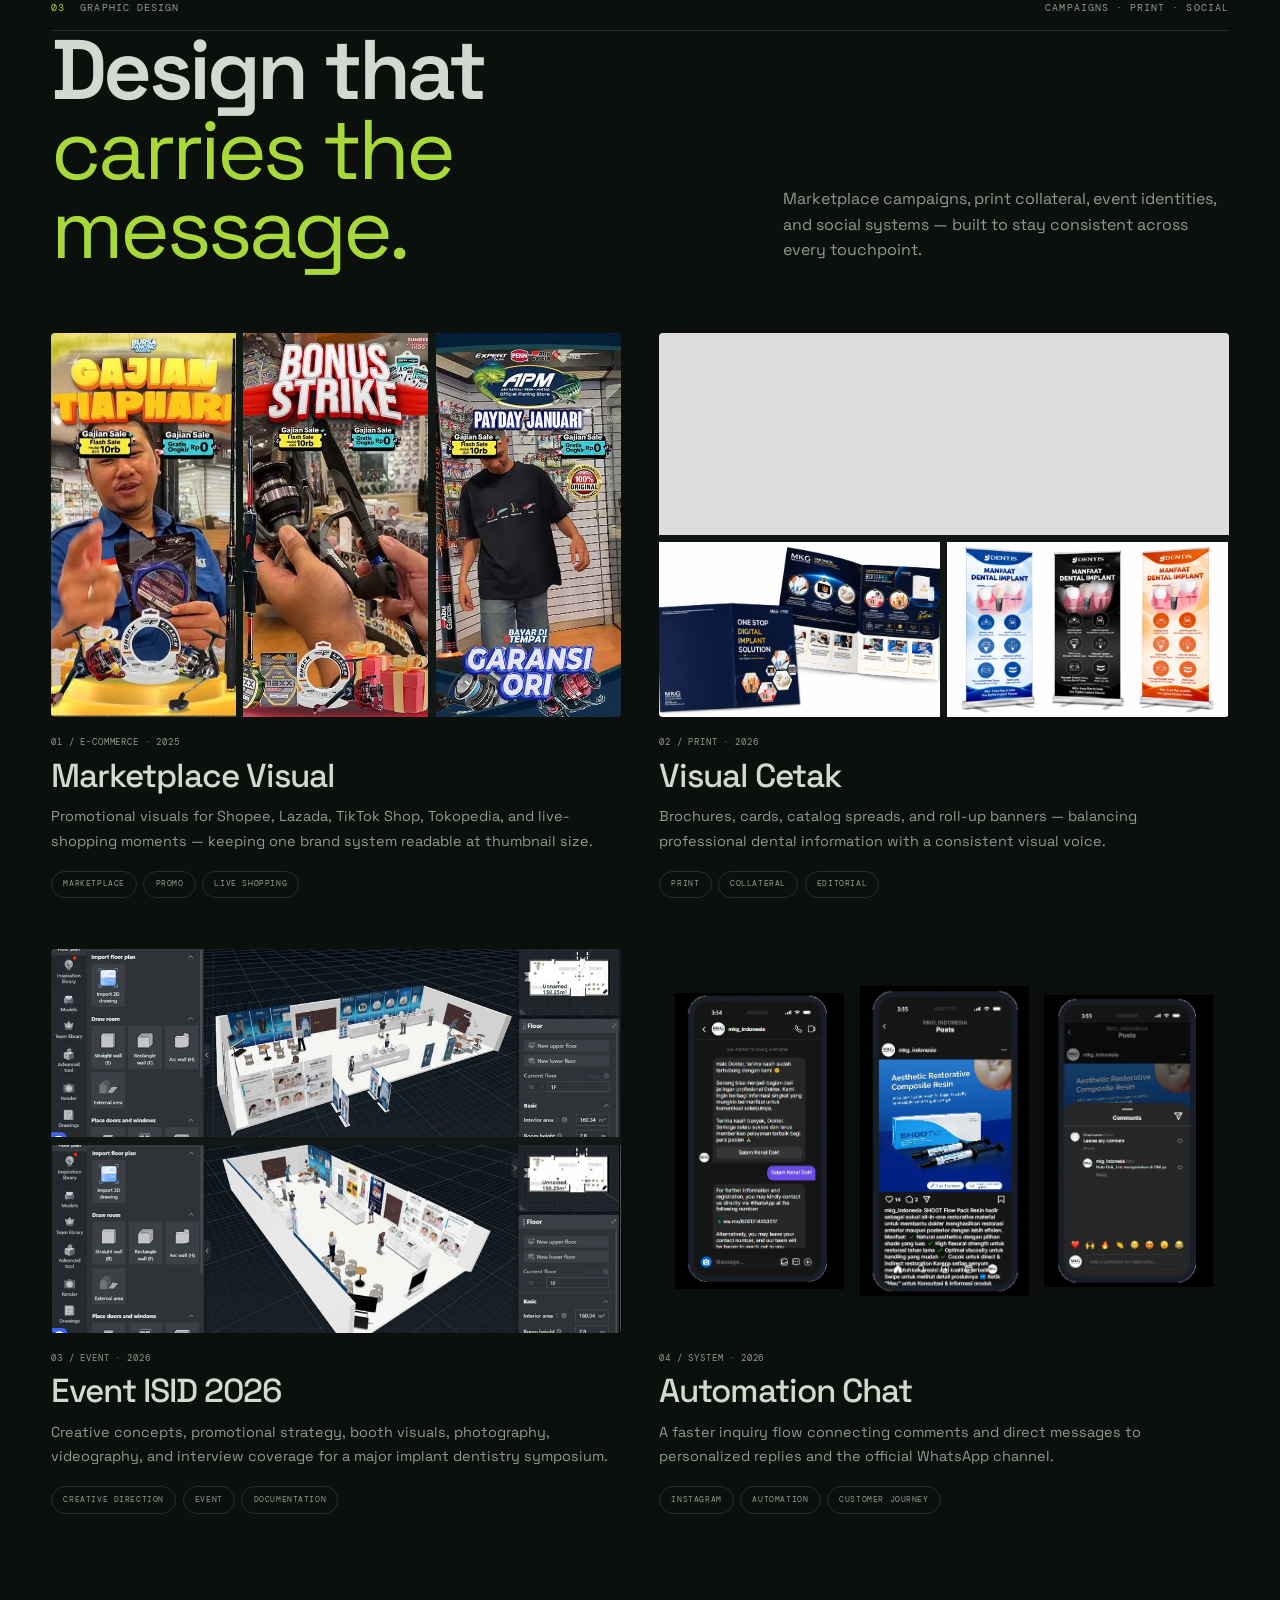
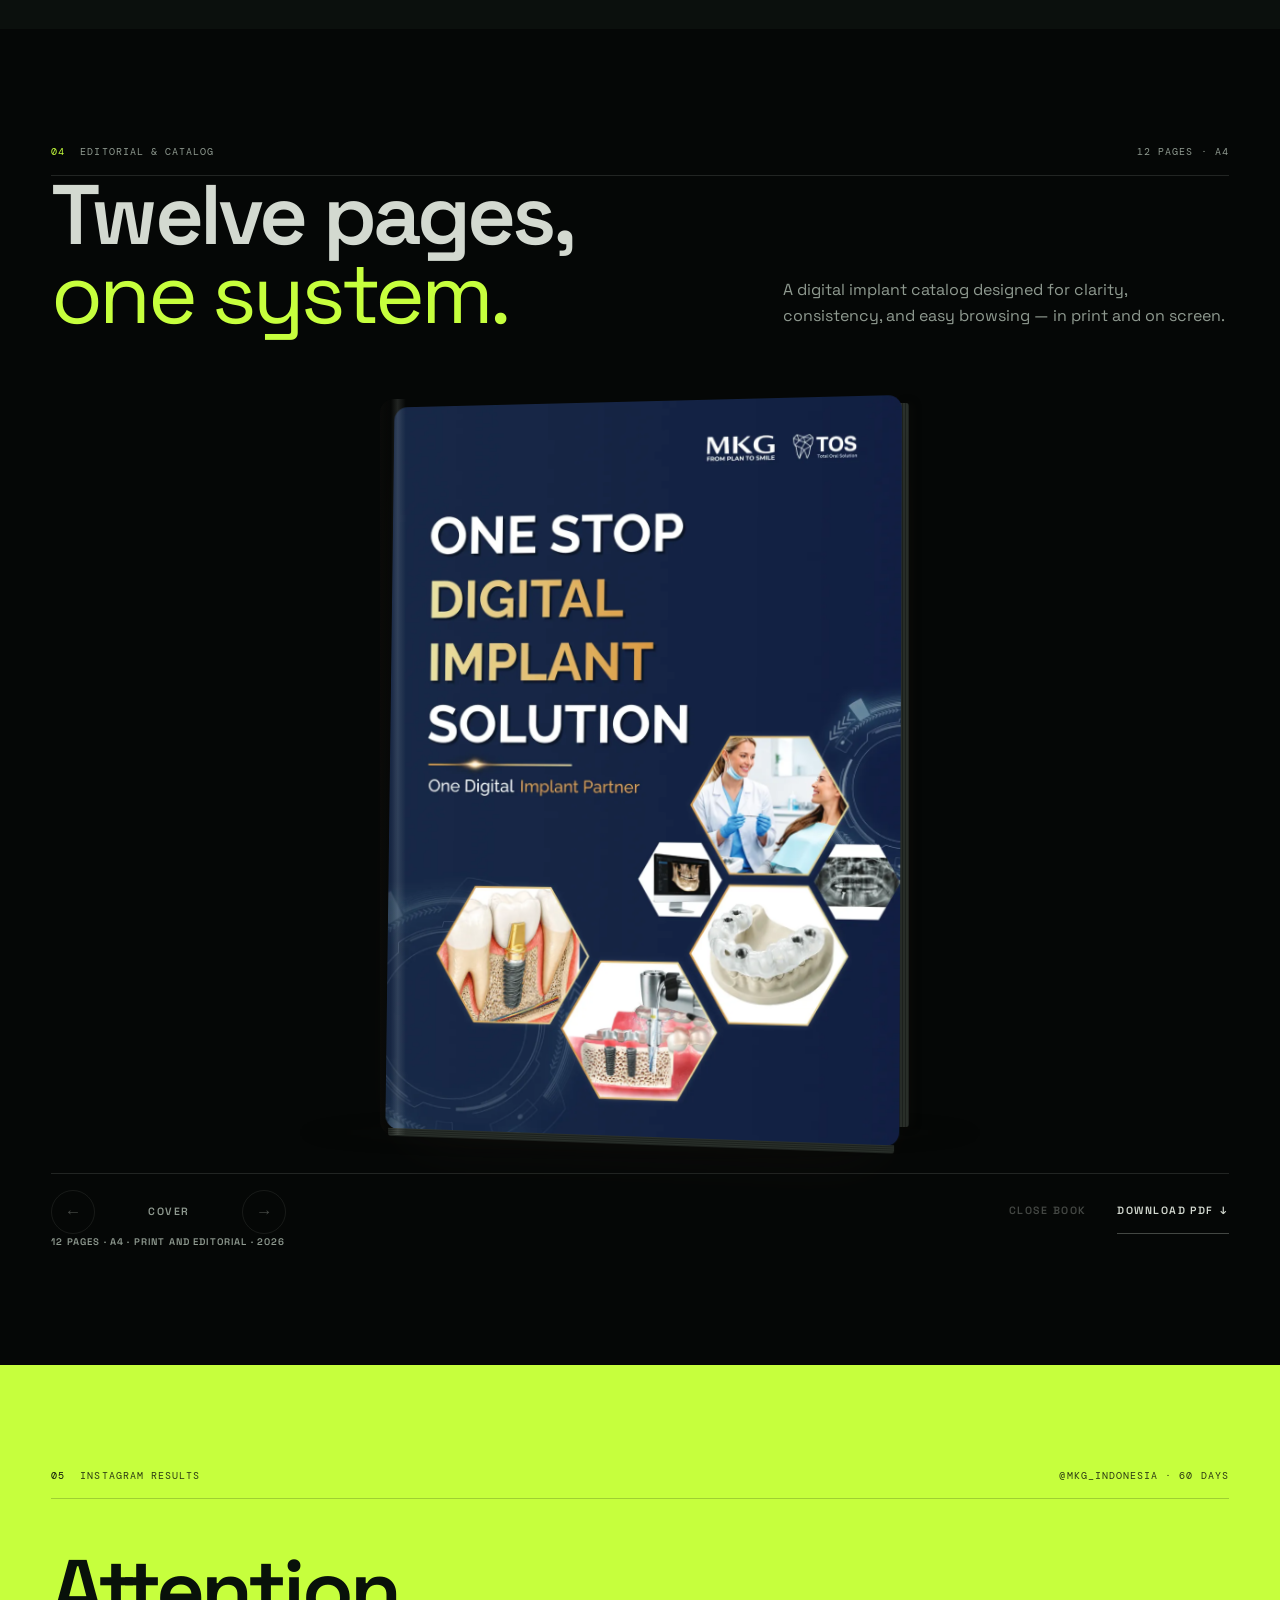
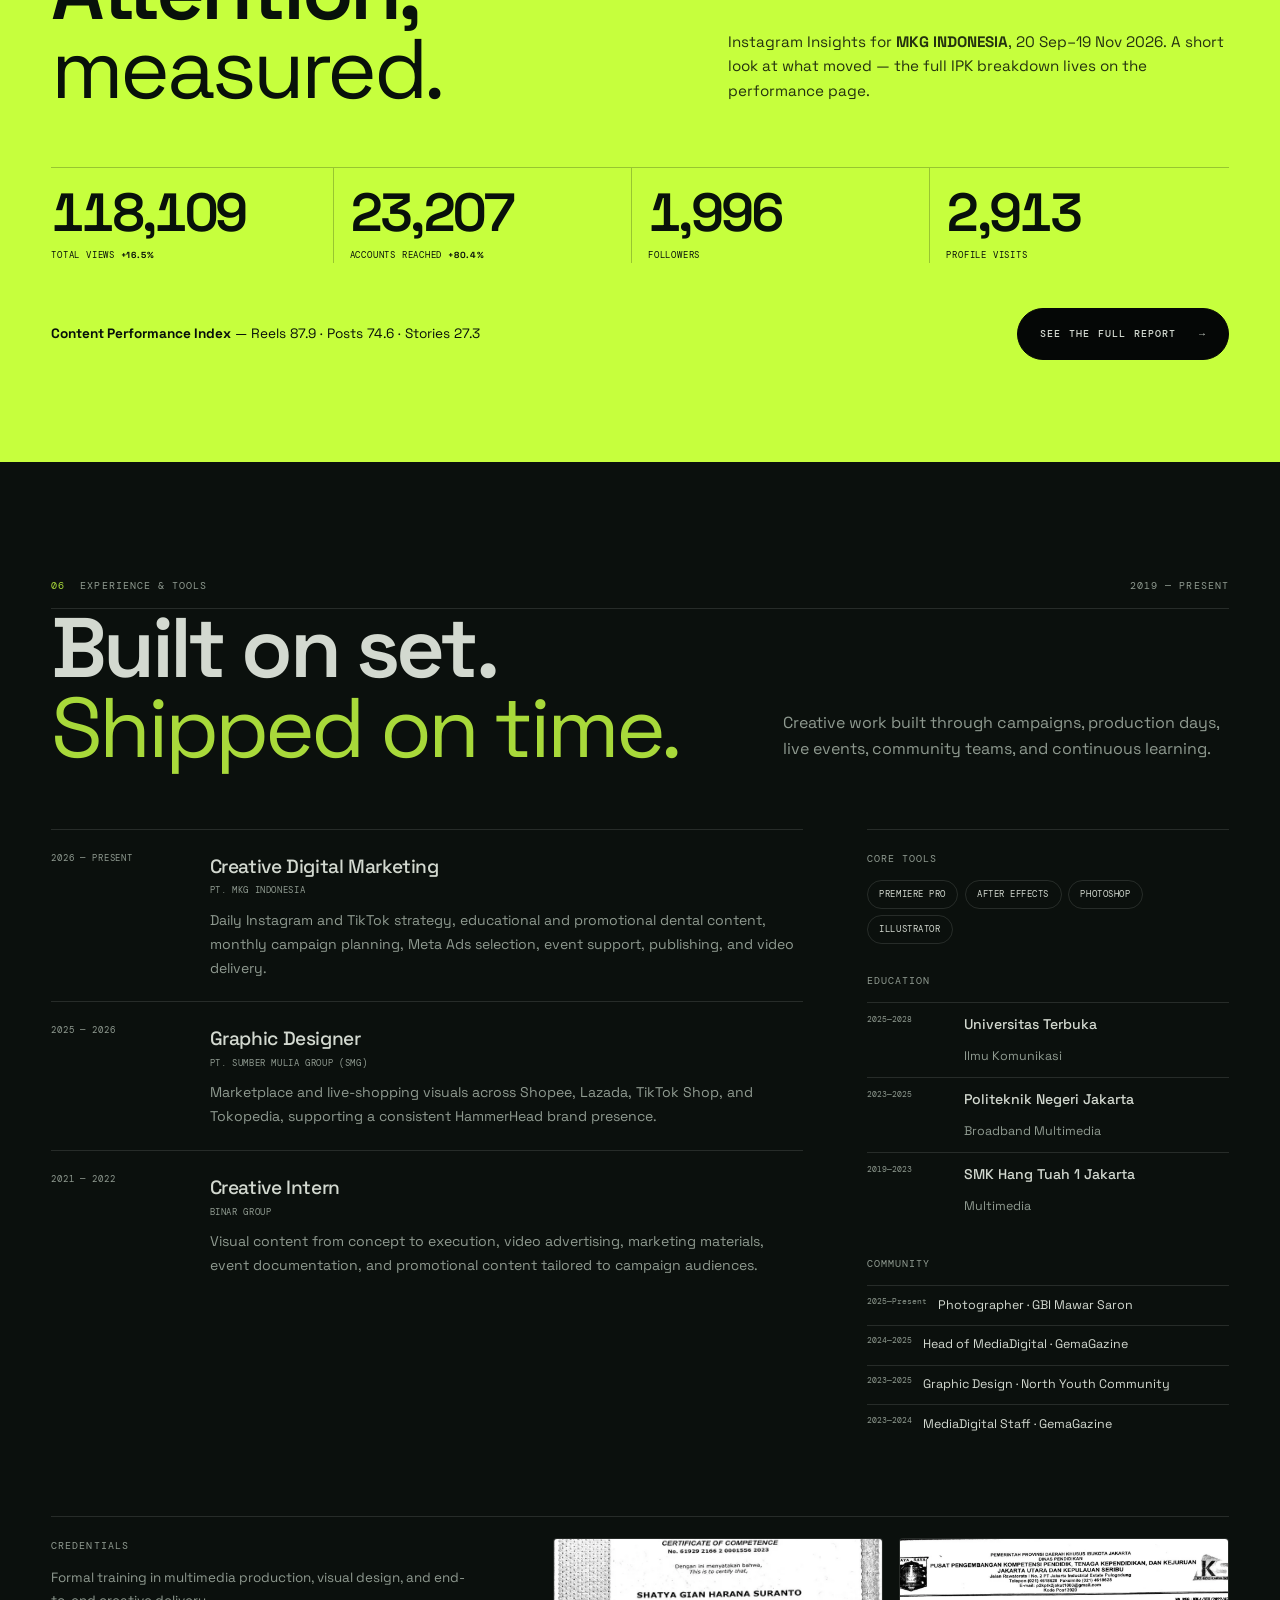
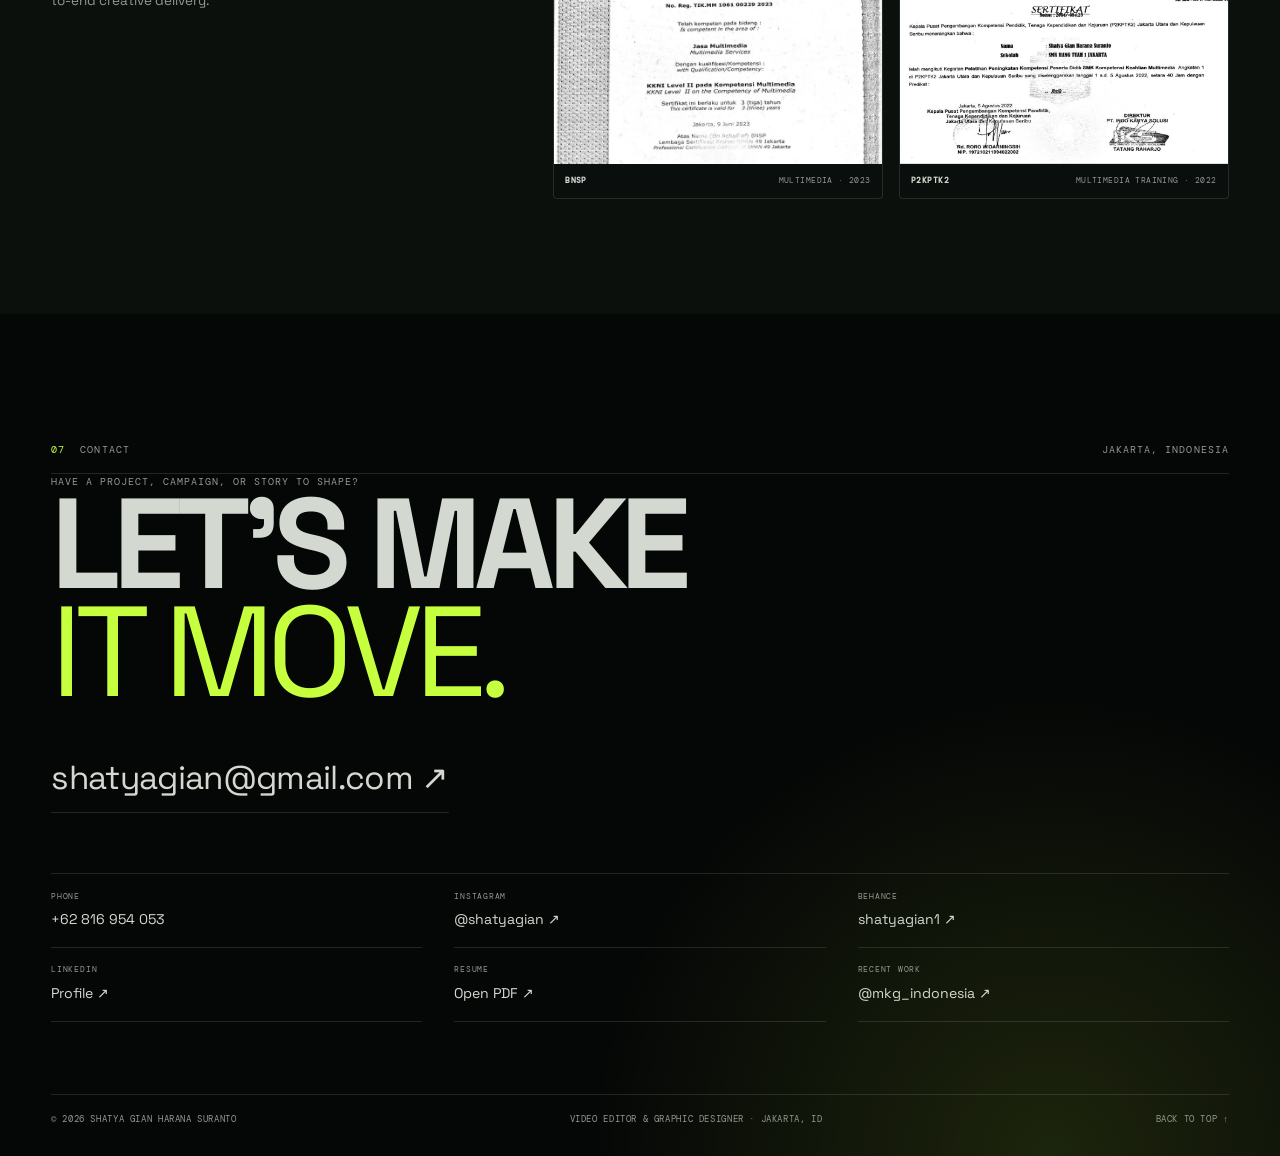
==== commit 39424c8d: "Remove About section and surface teaser reel after hero" ====
--- a/index.html
+++ b/index.html
@@ -31,9 +31,9 @@
   <link rel="preload" href="assets/fonts/space-grotesk-latin.woff2" as="font" type="font/woff2" crossorigin>
   <link rel="preload" href="assets/fonts/dm-mono-400-latin.woff2" as="font" type="font/woff2" crossorigin>
   <link rel="preload" href="assets/images/img-001.webp?v=2" as="image" type="image/webp">
-  <link rel="stylesheet" href="styles.css?v=30">
+  <link rel="stylesheet" href="styles.css?v=31">
   <script src="assets/vendor/page-flip.browser.js" defer></script>
-  <script src="app.js?v=24" defer></script>
+  <script src="app.js?v=25" defer></script>
   <script type="application/ld+json">
   {
     "@context": "https://schema.org",
@@ -88,8 +88,7 @@
         <li><a href="#design"><span>02</span>Design</a></li>
         <li><a href="#catalog"><span>03</span>Catalog</a></li>
         <li><a href="#results"><span>04</span>Results</a></li>
-        <li><a href="#about"><span>05</span>About</a></li>
-        <li><a href="#contact"><span>06</span>Contact</a></li>
+        <li><a href="#contact"><span>05</span>Contact</a></li>
       </ul>
       <div class="wf-nav__foot">
         <div>
@@ -143,6 +142,30 @@
       </div>
     </section>
 
+    <section class="wf-section wf-section--dark wf-feature-reel-section" aria-label="Featured teaser">
+      <div class="wf-about__reel-shell reveal">
+        <div class="wf-teaser-stack" data-teaser-stack role="region" aria-roledescription="carousel" aria-label="Teaser Presimposium cuts">
+          <div class="wf-teaser-stack__stage" role="group" aria-label="Teaser videos">
+            <button class="wf-teaser-media" type="button" data-teaser-media data-active data-project="teaserAbout1" aria-label="Play Teaser Presimposium">
+              <img src="assets/video/teaser-about-01.webp" alt="Frame from Teaser Presimposium" width="1280" height="720" loading="lazy" decoding="async">
+              <span class="wf-play" aria-hidden="true"></span>
+            </button>
+
+            <button class="wf-teaser-media" type="button" data-teaser-media data-project="teaserAbout2" aria-label="Play Teaser Presimposium 2">
+              <img src="assets/video/teaser-about-02.webp" alt="Frame from Teaser Presimposium 2" width="1280" height="720" loading="lazy" decoding="async">
+              <span class="wf-play" aria-hidden="true"></span>
+            </button>
+          </div>
+
+          <div class="wf-teaser-stack__bar">
+            <button class="wf-reel__arrow" type="button" data-teaser-prev aria-label="Previous teaser"><span aria-hidden="true">←</span></button>
+            <p class="sr-only" role="status" aria-live="polite" data-teaser-status>Showing teaser 1 of 2.</p>
+            <button class="wf-reel__arrow" type="button" data-teaser-next aria-label="Next teaser"><span aria-hidden="true">→</span></button>
+          </div>
+        </div>
+      </div>
+    </section>
+
     <div class="wf-ticker" aria-hidden="true">
       <div class="wf-ticker__track">
         <div class="wf-ticker__group">
@@ -153,48 +176,6 @@
         </div>
       </div>
     </div>
-
-    <section class="wf-section wf-section--paper" id="about" aria-labelledby="about-title">
-      <div class="wf-wrap">
-        <div class="wf-section__head reveal">
-          <p class="wf-label" id="about-title"><span>01</span> About</p>
-          <p class="wf-label">Jakarta, Indonesia</p>
-        </div>
-
-        <div class="wf-about__grid">
-          <div class="wf-about__copy reveal">
-            <div class="wf-facts">
-              <div><strong data-count="5" data-count-suffix="+">5+</strong><span>Years of visual craft</span></div>
-              <div><strong data-count="40">40</strong><span>Posts analyzed</span></div>
-              <div><strong data-count="12">12</strong><span>Field marketing members led</span></div>
-              <div><strong data-count="3" data-count-pad="2">03</strong><span>Core Adobe tools</span></div>
-            </div>
-          </div>
-        </div>
-
-        <div class="wf-about__reel-shell reveal">
-          <div class="wf-teaser-stack" data-teaser-stack role="region" aria-roledescription="carousel" aria-label="Teaser Presimposium cuts">
-            <div class="wf-teaser-stack__stage" role="group" aria-label="Teaser videos">
-              <button class="wf-teaser-media" type="button" data-teaser-media data-active data-project="teaserAbout1" aria-label="Play Teaser Presimposium">
-                <img src="assets/video/teaser-about-01.webp" alt="Frame from Teaser Presimposium" width="1280" height="720" loading="lazy" decoding="async">
-                <span class="wf-play" aria-hidden="true"></span>
-              </button>
-
-              <button class="wf-teaser-media" type="button" data-teaser-media data-project="teaserAbout2" aria-label="Play Teaser Presimposium 2">
-                <img src="assets/video/teaser-about-02.webp" alt="Frame from Teaser Presimposium 2" width="1280" height="720" loading="lazy" decoding="async">
-                <span class="wf-play" aria-hidden="true"></span>
-              </button>
-            </div>
-
-            <div class="wf-teaser-stack__bar">
-              <button class="wf-reel__arrow" type="button" data-teaser-prev aria-label="Previous teaser"><span aria-hidden="true">←</span></button>
-              <p class="sr-only" role="status" aria-live="polite" data-teaser-status>Showing teaser 1 of 2.</p>
-              <button class="wf-reel__arrow" type="button" data-teaser-next aria-label="Next teaser"><span aria-hidden="true">→</span></button>
-            </div>
-          </div>
-        </div>
-      </div>
-    </section>
 
     <section class="wf-section wf-section--dark" id="video-work" aria-labelledby="video-title">
       <div class="wf-wrap">
--- a/styles.css
+++ b/styles.css
@@ -4531,6 +4531,14 @@
   text-transform: uppercase;
 }
 
+.wf-feature-reel-section {
+  padding-block: clamp(2rem, 5vw, 4rem);
+}
+
+.wf-feature-reel-section .wf-about__reel-shell {
+  margin-top: 0;
+}
+
 .wf-about__reel-shell {
   width: min(82%, 68rem);
   margin: clamp(2.5rem, 6vw, 4.5rem) auto 0;
